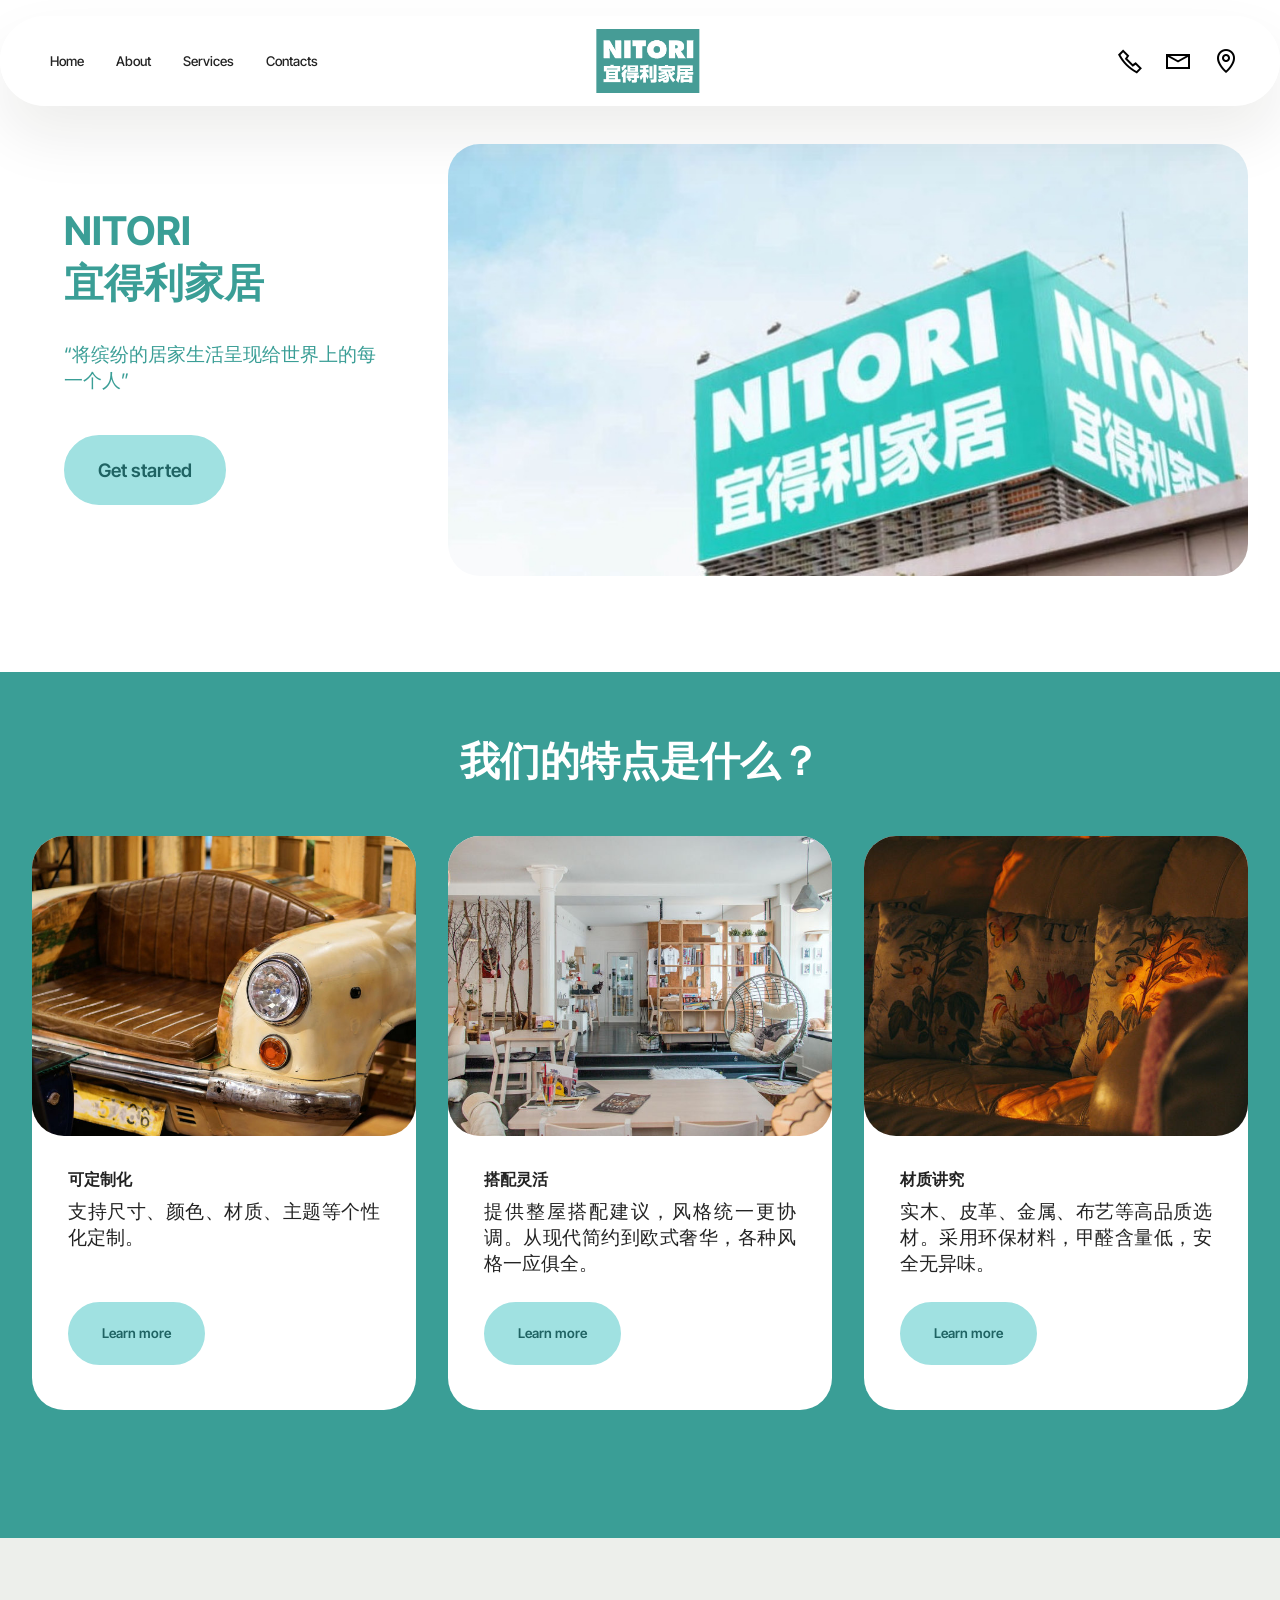
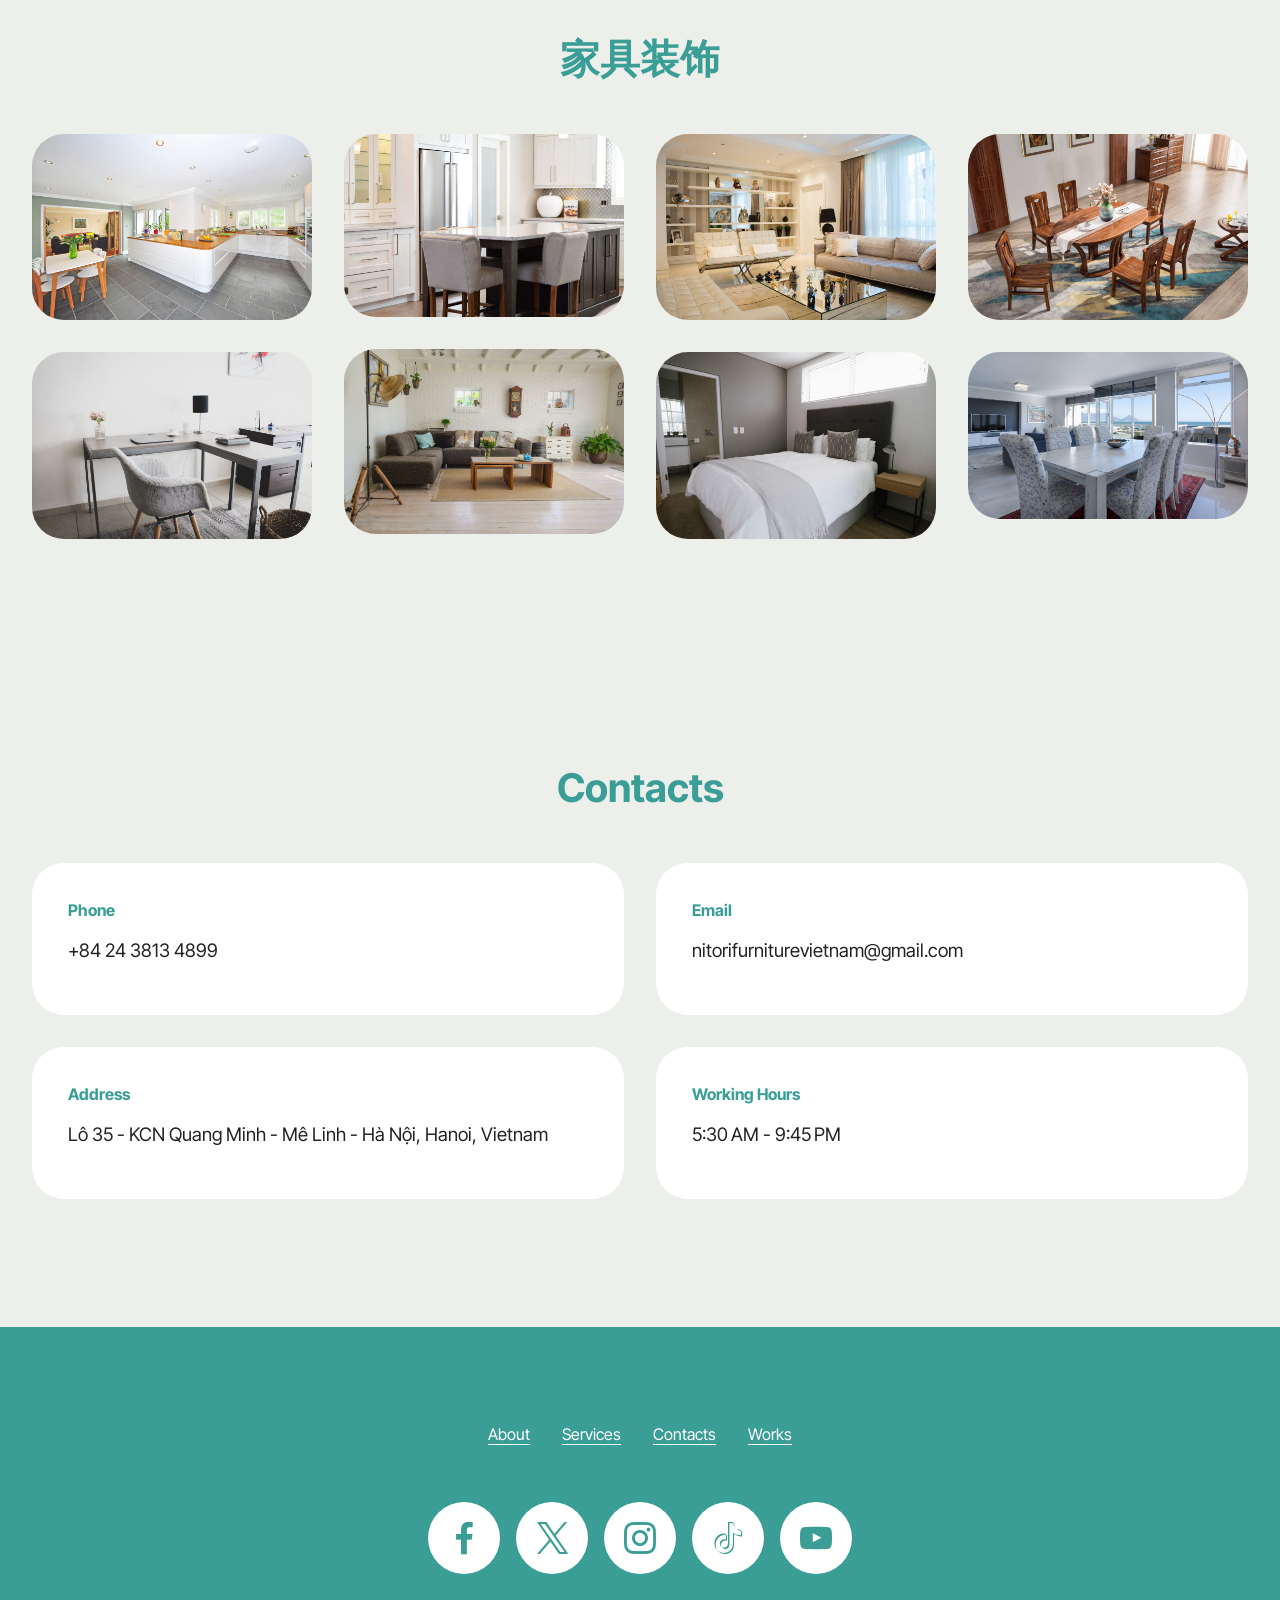
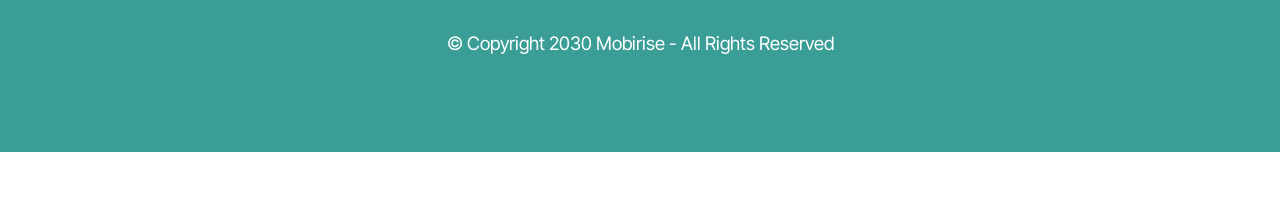
==== index.html @ bec2d696 "create github pages" ====
<!DOCTYPE html>
<html  >
<head>
  <!-- Site made with Mobirise Website Builder v6.1.4, https://mobirise.com -->
  <meta charset="UTF-8">
  <meta http-equiv="X-UA-Compatible" content="IE=edge">
  <meta name="generator" content="Mobirise v6.1.4, mobirise.com">
  <meta name="viewport" content="width=device-width, initial-scale=1, minimum-scale=1">
  <link rel="shortcut icon" href="assets/images/e688aae5b18f2025-10-062014.35.17-184x114.png" type="image/x-icon">
  <meta name="description" content="">
  
  
  <title>Home</title>
  <link rel="stylesheet" href="assets/web/assets/mobirise-icons2/mobirise2.css">
  <link rel="stylesheet" href="assets/bootstrap/css/bootstrap.min.css">
  <link rel="stylesheet" href="assets/animatecss/animate.css">
  <link rel="stylesheet" href="assets/dropdown/css/style.css">
  <link rel="stylesheet" href="assets/socicon/css/styles.css">
  <link rel="stylesheet" href="assets/theme/css/style.css">
  <link rel="stylesheet" href="assets/gallery/style.css">
  <link rel="preload" href="https://fonts.googleapis.com/css?family=Inter+Tight:100,200,300,400,500,600,700,800,900,100i,200i,300i,400i,500i,600i,700i,800i,900i&display=swap" as="style" onload="this.onload=null;this.rel='stylesheet'">
  <noscript><link rel="stylesheet" href="https://fonts.googleapis.com/css?family=Inter+Tight:100,200,300,400,500,600,700,800,900,100i,200i,300i,400i,500i,600i,700i,800i,900i&display=swap"></noscript>
  <link rel="preload" as="style" href="assets/mobirise/css/mbr-additional.css?v=IcUxF9"><link rel="stylesheet" href="assets/mobirise/css/mbr-additional.css?v=IcUxF9" type="text/css">

  
  
  
</head>
<body>
  
  <section data-bs-version="5.1" class="menu menu3 cid-uYOBDHJBVQ" once="menu" id="menu03-1i">
	

	<nav class="navbar navbar-dropdown navbar-fixed-top navbar-expand-lg">
		<div class="container">
			<div class="navbar-brand">
				<span class="navbar-logo">
					<a href="https://mobiri.se">
						<img src="assets/images/e688aae5b18f2025-10-062014.35.17-184x114.png" alt="Mobirise Website Builder" style="height: 4rem;">
					</a>
				</span>
				
			</div>
			<button class="navbar-toggler" type="button" data-toggle="collapse" data-bs-toggle="collapse" data-target="#navbarSupportedContent" data-bs-target="#navbarSupportedContent" aria-controls="navbarNavAltMarkup" aria-expanded="false" aria-label="Toggle navigation">
				<div class="hamburger">
					<span></span>
					<span></span>
					<span></span>
					<span></span>
				</div>
			</button>
			<div class="collapse navbar-collapse" id="navbarSupportedContent">
				<ul class="navbar-nav nav-dropdown nav-right" data-app-modern-menu="true"><li class="nav-item">
						<a class="nav-link link text-black display-4" href="https://mobiri.se">Home</a>
					</li><li class="nav-item"><a class="nav-link link text-black display-4" href="https://mobiri.se">About</a></li>
					<li class="nav-item">
						<a class="nav-link link text-black show display-4" href="https://mobiri.se" aria-expanded="false">Services</a>
					</li>
					<li class="nav-item">
						<a class="nav-link link text-black display-4" href="https://mobiri.se">Contacts</a>
					</li></ul>
				<div class="icons-menu">
					<a class="iconfont-wrapper" href="https://mobiri.se">
						<span class="p-2 mbr-iconfont mobi-mbri-phone mobi-mbri"></span>
					</a>
					<a class="iconfont-wrapper" href="https://mobiri.se">
						<span class="p-2 mbr-iconfont mobi-mbri-letter mobi-mbri"></span>
					</a>
					<a class="iconfont-wrapper" href="https://mobiri.se">
						<span class="p-2 mbr-iconfont mobi-mbri-map-pin mobi-mbri"></span>
					</a>
					
				</div>
				
			</div>
		</div>
	</nav>
</section>

<section data-bs-version="5.1" class="header1 cid-uYPa7K69yK" id="header01-1l">
	

	
	

	<div class="container-fluid">
		<div class="row justify-content-center">
			<div class="col-12 col-md-12 col-lg-8 image-wrapper">
				<img class="w-100" src="assets/images/sliderphoto-about-1-1580x694.jpeg" alt="Mobirise Website Builder">
			</div>
			<div class="col-12 col-lg col-md-12">
				<div class="text-wrapper align-left">
					<h1 class="mbr-section-title mbr-fonts-style mb-4 display-2">
						<strong>NITORI</strong><br><strong>宜得利家居</strong></h1>
					<p class="mbr-text mbr-fonts-style mb-4 display-7">“将缤纷的居家生活呈现给世界上的每一个人”</p>
					<div class="mbr-section-btn mt-3"><a class="btn btn-primary display-7" href="https://mobiri.se">Get started</a></div>
				</div>
			</div>
		</div>
	</div>
</section>

<section data-bs-version="5.1" class="features4 cid-tMlEXTHLbS" id="features04-w">
	
	
	<div class="container">
		<div class="row justify-content-center">
			<div class="col-12 content-head">
				<div class="mbr-section-head mb-5">
					<h4 class="mbr-section-title mbr-fonts-style align-center mb-0 display-2"><strong>我们的特点是什么？</strong></h4>
					
					
				</div>
			</div>
		</div>
		<div class="row">
			<div class="item features-image col-12 col-md-6 col-lg-4">
				<div class="item-wrapper">
					<div class="item-img">
						<img src="assets/images/mbr-758x569.jpg" alt="Mobirise Website Builder">
					</div>
					<div class="item-content">
						<h5 class="item-title mbr-fonts-style display-5"><strong style="">可定制化</strong></h5>
						
						<p class="mbr-text mbr-fonts-style display-7">
							支持尺寸、颜色、材质、主题等个性化定制。</p>
						<div class="mbr-section-btn item-footer"><a href="" class="btn item-btn btn-primary display-4">Learn more</a></div>
					</div>

				</div>
			</div>
			<div class="item features-image col-12 col-md-6 col-lg-4">
				<div class="item-wrapper">
					<div class="item-img">
						<img src="assets/images/mbr-1-758x505.jpg" alt="Mobirise Website Builder">
					</div>
					<div class="item-content">
						<h5 class="item-title mbr-fonts-style display-5"><strong>搭配灵活</strong></h5>
						
						<p class="mbr-text mbr-fonts-style display-7">
							提供整屋搭配建议，风格统一更协调。从现代简约到欧式奢华，各种风格一应俱全。
						</p>
						<div class="mbr-section-btn item-footer"><a href="" class="btn item-btn btn-primary display-4">Learn more</a></div>
					</div>
				</div>
			</div>
			<div class="item features-image col-12 col-md-6 col-lg-4">
				<div class="item-wrapper">
					<div class="item-img">
						<img src="assets/images/mbr-758x505.jpg" alt="Mobirise Website Builder">
					</div>
					<div class="item-content">
						<h5 class="item-title mbr-fonts-style display-5"><strong>材质讲究</strong></h5>
						
						<p class="mbr-text mbr-fonts-style display-7">
							实木、皮革、金属、布艺等高品质选材。采用环保材料，甲醛含量低，安全无异味。<br>
						</p>
						<div class="mbr-section-btn item-footer"><a href="" class="btn item-btn btn-primary display-4">Learn more</a></div>
					</div>
				</div>
			</div>
		</div>
	</div>
</section>

<section data-bs-version="5.1" class="gallery1 mbr-gallery cid-tMlDYtQ5fF" id="gallery02-v">
    

    
    

    <div class="container-fluid">
        <div class="row justify-content-center">
            <div class="col-12 content-head">
                <div class="mbr-section-head mb-5">
                    <h3 class="mbr-section-title mbr-fonts-style align-center m-0 display-2"><strong>家具装饰</strong></h3>
                    
                </div>
            </div>
        </div>
        <div class="row mbr-gallery mbr-masonry" data-masonry="{&quot;percentPosition&quot;: true }">
            <div class="col-12 col-md-6 col-lg-3 item gallery-image active">
                <div class="item-wrapper" data-toggle="modal" data-bs-toggle="modal" data-target="#uYU9CXD9CR-modal" data-bs-target="#uYU9CXD9CR-modal">
                    <img class="w-100" src="assets/images/mbr-552x367.jpg" alt="Mobirise Website Builder" data-slide-to="0" data-bs-slide-to="0" data-target="#lb-uYU9CXD9CR" data-bs-target="#lb-uYU9CXD9CR">
                    <div class="icon-wrapper">
                        <span class="mobi-mbri mobi-mbri-search mbr-iconfont mbr-iconfont-btn"></span>
                    </div>
                </div>
                
            </div>
            <div class="col-12 col-md-6 col-lg-3 item gallery-image">
                <div class="item-wrapper" data-toggle="modal" data-bs-toggle="modal" data-target="#uYU9CXD9CR-modal" data-bs-target="#uYU9CXD9CR-modal">
                    <img class="w-100" src="assets/images/mbr-552x361.jpg" alt="Mobirise Website Builder" data-slide-to="1" data-bs-slide-to="1" data-target="#lb-uYU9CXD9CR" data-bs-target="#lb-uYU9CXD9CR">
                    <div class="icon-wrapper">
                        <span class="mobi-mbri mobi-mbri-search mbr-iconfont mbr-iconfont-btn"></span>
                    </div>
                </div>
                
            </div><div class="col-12 col-md-6 col-lg-3 item gallery-image">
                <div class="item-wrapper" data-toggle="modal" data-bs-toggle="modal" data-target="#uYU9CXD9CR-modal" data-bs-target="#uYU9CXD9CR-modal">
                    <img class="w-100" src="assets/images/mbr-2-552x368.jpg" alt="Mobirise Website Builder" data-slide-to="2" data-bs-slide-to="2" data-target="#lb-uYU9CXD9CR" data-bs-target="#lb-uYU9CXD9CR">
                    <div class="icon-wrapper">
                        <span class="mobi-mbri mobi-mbri-search mbr-iconfont mbr-iconfont-btn"></span>
                    </div>
                </div>
                
            </div><div class="col-12 col-md-6 col-lg-3 item gallery-image">
                <div class="item-wrapper" data-toggle="modal" data-bs-toggle="modal" data-target="#uYU9CXD9CR-modal" data-bs-target="#uYU9CXD9CR-modal">
                    <img class="w-100" src="assets/images/mbr-1-552x368.jpg" alt="Mobirise Website Builder" data-slide-to="3" data-bs-slide-to="3" data-target="#lb-uYU9CXD9CR" data-bs-target="#lb-uYU9CXD9CR">
                    <div class="icon-wrapper">
                        <span class="mobi-mbri mobi-mbri-search mbr-iconfont mbr-iconfont-btn"></span>
                    </div>
                </div>
                
            </div><div class="col-12 col-md-6 col-lg-3 item gallery-image">
                <div class="item-wrapper" data-toggle="modal" data-bs-toggle="modal" data-target="#uYU9CXD9CR-modal" data-bs-target="#uYU9CXD9CR-modal">
                    <img class="w-100" src="assets/images/mbr-1920x1270.jpg" alt="Mobirise Website Builder" data-slide-to="4" data-bs-slide-to="4" data-target="#lb-uYU9CXD9CR" data-bs-target="#lb-uYU9CXD9CR">
                    <div class="icon-wrapper">
                        <span class="mobi-mbri mobi-mbri-search mbr-iconfont mbr-iconfont-btn"></span>
                    </div>
                </div>
                
            </div>
            
            <div class="col-12 col-md-6 col-lg-3 item gallery-image">
                <div class="item-wrapper" data-toggle="modal" data-bs-toggle="modal" data-target="#uYU9CXD9CR-modal" data-bs-target="#uYU9CXD9CR-modal">
                    <img class="w-100" src="assets/images/mbr-3-552x368.jpg" alt="Mobirise Website Builder" data-slide-to="5" data-bs-slide-to="5" data-target="#lb-uYU9CXD9CR" data-bs-target="#lb-uYU9CXD9CR">
                    <div class="icon-wrapper">
                        <span class="mobi-mbri mobi-mbri-search mbr-iconfont mbr-iconfont-btn"></span>
                    </div>
                </div>
                
            </div><div class="col-12 col-md-6 col-lg-3 item gallery-image">
                <div class="item-wrapper" data-toggle="modal" data-bs-toggle="modal" data-target="#uYU9CXD9CR-modal" data-bs-target="#uYU9CXD9CR-modal">
                    <img class="w-100" src="assets/images/mbr-552x368.jpg" alt="Mobirise Website Builder" data-slide-to="6" data-bs-slide-to="6" data-target="#lb-uYU9CXD9CR" data-bs-target="#lb-uYU9CXD9CR">
                    <div class="icon-wrapper">
                        <span class="mobi-mbri mobi-mbri-search mbr-iconfont mbr-iconfont-btn"></span>
                    </div>
                </div>
                
            </div><div class="col-12 col-md-6 col-lg-3 item gallery-image">
                <div class="item-wrapper" data-toggle="modal" data-bs-toggle="modal" data-target="#uYU9CXD9CR-modal" data-bs-target="#uYU9CXD9CR-modal">
                    <img class="w-100" src="assets/images/mbr-1920x1143.jpg" alt="Mobirise Website Builder" data-slide-to="7" data-bs-slide-to="7" data-target="#lb-uYU9CXD9CR" data-bs-target="#lb-uYU9CXD9CR">
                    <div class="icon-wrapper">
                        <span class="mobi-mbri mobi-mbri-search mbr-iconfont mbr-iconfont-btn"></span>
                    </div>
                </div>
                
            </div>
            
            
            
        </div>

        <div class="modal mbr-slider" tabindex="-1" role="dialog" aria-hidden="true" id="uYU9CXD9CR-modal">
            <div class="modal-dialog" role="document">
                <div class="modal-content">
                    <div class="modal-body">
                        <div class="carousel slide" id="lb-uYU9CXD9CR" data-interval="5000" data-bs-interval="5000">
                            <div class="carousel-inner">
                                <div class="carousel-item active">
                                    <img class="d-block w-100" src="assets/images/mbr-552x367.jpg" alt="Mobirise Website Builder">
                                </div>
                                <div class="carousel-item">
                                    <img class="d-block w-100" src="assets/images/mbr-552x361.jpg" alt="Mobirise Website Builder">
                                </div><div class="carousel-item">
                                    <img class="d-block w-100" src="assets/images/mbr-2-552x368.jpg" alt="Mobirise Website Builder">
                                </div><div class="carousel-item">
                                    <img class="d-block w-100" src="assets/images/mbr-1-552x368.jpg" alt="Mobirise Website Builder">
                                </div><div class="carousel-item">
                                    <img class="d-block w-100" src="assets/images/mbr-1920x1270.jpg" alt="Mobirise Website Builder">
                                </div>
                                
                                <div class="carousel-item">
                                    <img class="d-block w-100" src="assets/images/mbr-3-552x368.jpg" alt="Mobirise Website Builder">
                                </div><div class="carousel-item">
                                    <img class="d-block w-100" src="assets/images/mbr-552x368.jpg" alt="Mobirise Website Builder">
                                </div><div class="carousel-item">
                                    <img class="d-block w-100" src="assets/images/mbr-1920x1143.jpg" alt="Mobirise Website Builder">
                                </div>
                                
                                
                                
                            </div>
                            <ol class="carousel-indicators">
                                <li data-slide-to="0" data-bs-slide-to="0" class="active" data-target="#lb-uYU9CXD9CR" data-bs-target="#lb-uYU9CXD9CR"></li>
                                <li data-slide-to="1" data-bs-slide-to="1" data-target="#lb-uYU9CXD9CR" data-bs-target="#lb-uYU9CXD9CR"></li>
                                <li data-slide-to="2" data-bs-slide-to="2" data-target="#lb-uYU9CXD9CR" data-bs-target="#lb-uYU9CXD9CR"></li><li data-slide-to="3" data-bs-slide-to="3" data-target="#lb-uYU9CXD9CR" data-bs-target="#lb-uYU9CXD9CR"></li>
                                <li data-slide-to="4" data-bs-slide-to="4" data-target="#lb-uYU9CXD9CR" data-bs-target="#lb-uYU9CXD9CR"></li>
                                <li data-slide-to="5" data-bs-slide-to="5" data-target="#lb-uYU9CXD9CR" data-bs-target="#lb-uYU9CXD9CR"></li>
                                <li data-slide-to="6" data-bs-slide-to="6" data-target="#lb-uYU9CXD9CR" data-bs-target="#lb-uYU9CXD9CR"></li><li data-slide-to="7" data-bs-slide-to="7" data-target="#lb-uYU9CXD9CR" data-bs-target="#lb-uYU9CXD9CR"></li>
                                
                            </ol>
                            <a role="button" href="" class="close" data-dismiss="modal" data-bs-dismiss="modal" aria-label="Close">
                            </a>
                            <a class="carousel-control-prev carousel-control" role="button" data-slide="prev" data-bs-slide="prev" href="#lb-uYU9CXD9CR">
                                <span class="mobi-mbri mobi-mbri-arrow-prev" aria-hidden="true"></span>
                                <span class="sr-only visually-hidden">Previous</span>
                            </a>
                            <a class="carousel-control-next carousel-control" role="button" data-slide="next" data-bs-slide="next" href="#lb-uYU9CXD9CR">
                                <span class="mobi-mbri mobi-mbri-arrow-next" aria-hidden="true"></span>
                                <span class="sr-only visually-hidden">Next</span>
                            </a>
                        </div>
                    </div>
                </div>
            </div>
        </div>
    </div>
</section>

<section data-bs-version="5.1" class="contacts01 cid-uYPlB8qtbs" id="contacts01-1m">
    

    
    
    <div class="container">
        <div class="row justify-content-center">
            <div class="col-12 content-head">
                <div class="mbr-section-head mb-5">
                    <h3 class="mbr-section-title mbr-fonts-style align-center mb-0 display-2">
                        <strong>Contacts</strong>
                    </h3>
                    
                </div>
            </div>
        </div>
        <div class="row">
            <div class="item features-without-image col-12 col-md-6 active">
                <div class="item-wrapper">
                    <div class="text-wrapper">
                        <h6 class="card-title mbr-fonts-style mb-3 display-5">
                            <strong>Phone</strong>
                        </h6>
                        <p class="mbr-text mbr-fonts-style display-7">+84 24 3813 4899<br></p>
                    </div>
                </div>
            </div>
            <div class="item features-without-image col-12 col-md-6">
                <div class="item-wrapper">
                    <div class="text-wrapper">
                        <h6 class="card-title mbr-fonts-style mb-3 display-5">
                            <strong>Email</strong>
                        </h6>
                        <p class="mbr-text mbr-fonts-style display-7">nitorifurniturevietnam@gmail.com</p>
                    </div>
                </div>
            </div>
            <div class="item features-without-image col-12 col-md-6">
                <div class="item-wrapper">
                    <div class="text-wrapper">
                        <h6 class="card-title mbr-fonts-style mb-3 display-5">
                            <strong>Address</strong>
                        </h6>
                        <p class="mbr-text mbr-fonts-style display-7">Lô 35 - KCN Quang Minh - Mê Linh - Hà Nội, Hanoi, Vietnam</p>
                    </div>
                </div>
            </div>
            <div class="item features-without-image col-12 col-md-6">
                <div class="item-wrapper">
                    <div class="text-wrapper">
                        <h6 class="card-title mbr-fonts-style mb-3 display-5">
                            <strong>Working Hours</strong>
                        </h6>
                        <p class="mbr-text mbr-fonts-style display-7">5:30 AM - 9:45 PM</p>
                    </div>
                </div>
            </div>
        </div>
    </div>
</section>

<section data-bs-version="5.1" class="footer1 programm5 cid-tJS9NNcTLZ" once="footers" id="footer03-8">

        

    

    <div class="container">
        <div class="row">

            <div class="row-links mb-4">
                <ul class="header-menu">
                  
                  
                  
                  
                <li class="header-menu-item mbr-fonts-style display-5"><a href="index.html#header01-7" class="text-danger">About</a></li><li class="header-menu-item mbr-fonts-style display-5"><a href="index.html#features04-w" class="text-danger text-primary">Services</a></li><li class="header-menu-item mbr-fonts-style display-5"><a href="index.html#contacts02-9" class="text-danger">Contacts</a></li><li class="header-menu-item mbr-fonts-style display-5"><a href="index.html#gallery02-v" class="text-danger text-primary">Works</a></li></ul>
              </div>

            <div class="col-12">
                <div class="social-row">
                    <div class="soc-item">
                        <a href="https://mobiri.se/" target="_blank">
                            <span class="mbr-iconfont socicon socicon-facebook display-7"></span>
                        </a>
                    </div>
                    <div class="soc-item">
                        <a href="https://mobiri.se/" target="_blank">
                            <span class="mbr-iconfont socicon-twitter socicon"></span>
                        </a>
                    </div>
                    <div class="soc-item">
                        <a href="https://mobiri.se/" target="_blank">
                            <span class="mbr-iconfont socicon-instagram socicon"></span>
                        </a>
                    </div>
                    <div class="soc-item">
                        <a href="https://mobiri.se/" target="_blank">
                            <span class="mbr-iconfont socicon-tiktok socicon"></span>
                        </a>
                    </div>
                    <div class="soc-item">
                        <a href="https://mobiri.se/" target="_blank">
                            <span class="mbr-iconfont socicon-youtube socicon"></span>
                        </a>
                    </div>
                </div>
            </div>
            <div class="col-12 mt-5">
                <p class="mbr-fonts-style copyright display-7">
                    © Copyright 2030 Mobirise - All Rights Reserved
                </p>
            </div>
        </div>
    </div>
</section><section class="display-7" style="padding: 0;align-items: center;justify-content: center;flex-wrap: wrap;    align-content: center;display: flex;position: relative;height: 4rem;"><a href="https://mobiri.se/4250558" style="flex: 1 1;height: 4rem;position: absolute;width: 100%;z-index: 1;"><img alt="" style="height: 4rem;" src="[data-uri]"></a><p style="margin: 0;text-align: center;" class="display-7">&#8204;</p><a style="z-index:1" href="https://mobirise.com/builder/ai-website-maker.html">Best AI Website Maker</a></section><script src="assets/bootstrap/js/bootstrap.bundle.min.js"></script>  <script src="assets/smoothscroll/smooth-scroll.js"></script>  <script src="assets/ytplayer/index.js"></script>  <script src="assets/dropdown/js/navbar-dropdown.js"></script>  <script src="assets/masonry/masonry.pkgd.min.js"></script>  <script src="assets/imagesloaded/imagesloaded.pkgd.min.js"></script>  <script src="assets/theme/js/script.js"></script>  <script src="assets/gallery/player.min.js"></script>  <script src="assets/gallery/script.js"></script>  
  
  
  <input name="animation" type="hidden">
  </body>
</html>
---- assets/web/assets/mobirise-icons2/mobirise2.css ----
@font-face {
  font-family: 'Moririse2';
  font-display: swap;
  src:  url('mobirise2.eot?f2bix4');
  src:  url('mobirise2.eot?f2bix4#iefix') format('embedded-opentype'),
    url('mobirise2.ttf?f2bix4') format('truetype'),
    url('mobirise2.woff?f2bix4') format('woff'),
    url('mobirise2.svg?f2bix4#mobirise2') format('svg');
  font-weight: normal;
  font-style: normal;
}

[class^="mobi-"], [class*=" mobi-"] {
  /* use !important to prevent issues with browser extensions that change fonts */
  font-family: 'Moririse2' !important;
  speak: none;
  font-style: normal;
  font-weight: normal;
  font-variant: normal;
  text-transform: none;
  line-height: 1;

  /* Better Font Rendering =========== */
  -webkit-font-smoothing: antialiased;
  -moz-osx-font-smoothing: grayscale;
}

.mobi-mbri-add-submenu:before {
  content: "\e900";
}
.mobi-mbri-alert:before {
  content: "\e901";
}
.mobi-mbri-align-center:before {
  content: "\e902";
}
.mobi-mbri-align-justify:before {
  content: "\e903";
}
.mobi-mbri-align-left:before {
  content: "\e904";
}
.mobi-mbri-align-right:before {
  content: "\e905";
}
.mobi-mbri-android:before {
  content: "\e906";
}
.mobi-mbri-apple:before {
  content: "\e907";
}
.mobi-mbri-arrow-down:before {
  content: "\e908";
}
.mobi-mbri-arrow-next:before {
  content: "\e909";
}
.mobi-mbri-arrow-prev:before {
  content: "\e90a";
}
.mobi-mbri-arrow-up:before {
  content: "\e90b";
}
.mobi-mbri-bold:before {
  content: "\e90c";
}
.mobi-mbri-bookmark:before {
  content: "\e90d";
}
.mobi-mbri-bootstrap:before {
  content: "\e90e";
}
.mobi-mbri-briefcase:before {
  content: "\e90f";
}
.mobi-mbri-browse:before {
  content: "\e910";
}
.mobi-mbri-bulleted-list:before {
  content: "\e911";
}
.mobi-mbri-calendar:before {
  content: "\e912";
}
.mobi-mbri-camera:before {
  content: "\e913";
}
.mobi-mbri-cart-add:before {
  content: "\e914";
}
.mobi-mbri-cart-full:before {
  content: "\e915";
}
.mobi-mbri-cash:before {
  content: "\e916";
}
.mobi-mbri-change-style:before {
  content: "\e917";
}
.mobi-mbri-chat:before {
  content: "\e918";
}
.mobi-mbri-clock:before {
  content: "\e919";
}
.mobi-mbri-close:before {
  content: "\e91a";
}
.mobi-mbri-cloud:before {
  content: "\e91b";
}
.mobi-mbri-code:before {
  content: "\e91c";
}
.mobi-mbri-contact-form:before {
  content: "\e91d";
}
.mobi-mbri-credit-card:before {
  content: "\e91e";
}
.mobi-mbri-cursor-click:before {
  content: "\e91f";
}
.mobi-mbri-cust-feedback:before {
  content: "\e920";
}
.mobi-mbri-database:before {
  content: "\e921";
}
.mobi-mbri-delivery:before {
  content: "\e922";
}
.mobi-mbri-desktop:before {
  content: "\e923";
}
.mobi-mbri-devices:before {
  content: "\e924";
}
.mobi-mbri-down:before {
  content: "\e925";
}
.mobi-mbri-download-2:before {
  content: "\e926";
}
.mobi-mbri-download:before {
  content: "\e927";
}
.mobi-mbri-drag-n-drop-2:before {
  content: "\e928";
}
.mobi-mbri-drag-n-drop:before {
  content: "\e929";
}
.mobi-mbri-edit-2:before {
  content: "\e92a";
}
.mobi-mbri-edit:before {
  content: "\e92b";
}
.mobi-mbri-error:before {
  content: "\e92c";
}
.mobi-mbri-extension:before {
  content: "\e92d";
}
.mobi-mbri-features:before {
  content: "\e92e";
}
.mobi-mbri-file:before {
  content: "\e92f";
}
.mobi-mbri-flag:before {
  content: "\e930";
}
.mobi-mbri-folder:before {
  content: "\e931";
}
.mobi-mbri-gift:before {
  content: "\e932";
}
.mobi-mbri-github:before {
  content: "\e933";
}
.mobi-mbri-globe-2:before {
  content: "\e934";
}
.mobi-mbri-globe:before {
  content: "\e935";
}
.mobi-mbri-growing-chart:before {
  content: "\e936";
}
.mobi-mbri-hearth:before {
  content: "\e937";
}
.mobi-mbri-help:before {
  content: "\e938";
}
.mobi-mbri-home:before {
  content: "\e939";
}
.mobi-mbri-hot-cup:before {
  content: "\e93a";
}
.mobi-mbri-idea:before {
  content: "\e93b";
}
.mobi-mbri-image-gallery:before {
  content: "\e93c";
}
.mobi-mbri-image-slider:before {
  content: "\e93d";
}
.mobi-mbri-info:before {
  content: "\e93e";
}
.mobi-mbri-italic:before {
  content: "\e93f";
}
.mobi-mbri-key:before {
  content: "\e940";
}
.mobi-mbri-laptop:before {
  content: "\e941";
}
.mobi-mbri-layers:before {
  content: "\e942";
}
.mobi-mbri-left-right:before {
  content: "\e943";
}
.mobi-mbri-left:before {
  content: "\e944";
}
.mobi-mbri-letter:before {
  content: "\e945";
}
.mobi-mbri-like:before {
  content: "\e946";
}
.mobi-mbri-link:before {
  content: "\e947";
}
.mobi-mbri-lock:before {
  content: "\e948";
}
.mobi-mbri-login:before {
  content: "\e949";
}
.mobi-mbri-logout:before {
  content: "\e94a";
}
.mobi-mbri-magic-stick:before {
  content: "\e94b";
}
.mobi-mbri-map-pin:before {
  content: "\e94c";
}
.mobi-mbri-menu:before {
  content: "\e94d";
}
.mobi-mbri-mobile-2:before {
  content: "\e94e";
}
.mobi-mbri-mobile-horizontal:before {
  content: "\e94f";
}
.mobi-mbri-mobile:before {
  content: "\e950";
}
.mobi-mbri-mobirise:before {
  content: "\e951";
}
.mobi-mbri-more-horizontal:before {
  content: "\e952";
}
.mobi-mbri-more-vertical:before {
  content: "\e953";
}
.mobi-mbri-music:before {
  content: "\e954";
}
.mobi-mbri-new-file:before {
  content: "\e955";
}
.mobi-mbri-numbered-list:before {
  content: "\e956";
}
.mobi-mbri-opened-folder:before {
  content: "\e957";
}
.mobi-mbri-pages:before {
  content: "\e958";
}
.mobi-mbri-paper-plane:before {
  content: "\e959";
}
.mobi-mbri-paperclip:before {
  content: "\e95a";
}
.mobi-mbri-phone:before {
  content: "\e95b";
}
.mobi-mbri-photo:before {
  content: "\e95c";
}
.mobi-mbri-photos:before {
  content: "\e95d";
}
.mobi-mbri-pin:before {
  content: "\e95e";
}
.mobi-mbri-play:before {
  content: "\e95f";
}
.mobi-mbri-plus:before {
  content: "\e960";
}
.mobi-mbri-preview:before {
  content: "\e961";
}
.mobi-mbri-print:before {
  content: "\e962";
}
.mobi-mbri-protect:before {
  content: "\e963";
}
.mobi-mbri-question:before {
  content: "\e964";
}
.mobi-mbri-quote-left:before {
  content: "\e965";
}
.mobi-mbri-quote-right:before {
  content: "\e966";
}
.mobi-mbri-redo:before {
  content: "\e967";
}
.mobi-mbri-refresh:before {
  content: "\e968";
}
.mobi-mbri-responsive-2:before {
  content: "\e969";
}
.mobi-mbri-responsive:before {
  content: "\e96a";
}
.mobi-mbri-right:before {
  content: "\e96b";
}
.mobi-mbri-rocket:before {
  content: "\e96c";
}
.mobi-mbri-sad-face:before {
  content: "\e96d";
}
.mobi-mbri-sale:before {
  content: "\e96e";
}
.mobi-mbri-save:before {
  content: "\e96f";
}
.mobi-mbri-search:before {
  content: "\e970";
}
.mobi-mbri-setting-2:before {
  content: "\e971";
}
.mobi-mbri-setting-3:before {
  content: "\e972";
}
.mobi-mbri-setting:before {
  content: "\e973";
}
.mobi-mbri-share:before {
  content: "\e974";
}
.mobi-mbri-shopping-bag:before {
  content: "\e975";
}
.mobi-mbri-shopping-basket:before {
  content: "\e976";
}
.mobi-mbri-shopping-cart:before {
  content: "\e977";
}
.mobi-mbri-sites:before {
  content: "\e978";
}
.mobi-mbri-smile-face:before {
  content: "\e979";
}
.mobi-mbri-speed:before {
  content: "\e97a";
}
.mobi-mbri-star:before {
  content: "\e97b";
}
.mobi-mbri-success:before {
  content: "\e97c";
}
.mobi-mbri-sun:before {
  content: "\e97d";
}
.mobi-mbri-sun2:before {
  content: "\e97e";
}
.mobi-mbri-tablet-vertical:before {
  content: "\e97f";
}
.mobi-mbri-tablet:before {
  content: "\e980";
}
.mobi-mbri-target:before {
  content: "\e981";
}
.mobi-mbri-timer:before {
  content: "\e982";
}
.mobi-mbri-to-ftp:before {
  content: "\e983";
}
.mobi-mbri-to-local-drive:before {
  content: "\e984";
}
.mobi-mbri-touch-swipe:before {
  content: "\e985";
}
.mobi-mbri-touch:before {
  content: "\e986";
}
.mobi-mbri-trash:before {
  content: "\e987";
}
.mobi-mbri-underline:before {
  content: "\e988";
}
.mobi-mbri-undo:before {
  content: "\e989";
}
.mobi-mbri-unlink:before {
  content: "\e98a";
}
.mobi-mbri-unlock:before {
  content: "\e98b";
}
.mobi-mbri-up-down:before {
  content: "\e98c";
}
.mobi-mbri-up:before {
  content: "\e98d";
}
.mobi-mbri-update:before {
  content: "\e98e";
}
.mobi-mbri-upload-2:before {
  content: "\e98f";
}
.mobi-mbri-upload:before {
  content: "\e990";
}
.mobi-mbri-user-2:before {
  content: "\e991";
}
.mobi-mbri-user:before {
  content: "\e992";
}
.mobi-mbri-users:before {
  content: "\e993";
}
.mobi-mbri-video-play:before {
  content: "\e994";
}
.mobi-mbri-video:before {
  content: "\e995";
}
.mobi-mbri-watch:before {
  content: "\e996";
}
.mobi-mbri-website-theme-2:before {
  content: "\e997";
}
.mobi-mbri-website-theme:before {
  content: "\e998";
}
.mobi-mbri-wifi:before {
  content: "\e999";
}
.mobi-mbri-windows:before {
  content: "\e99a";
}
.mobi-mbri-zoom-in:before {
  content: "\e99b";
}
.mobi-mbri-zoom-out:before {
  content: "\e99c";
}
---- assets/dropdown/css/style.css ----
.navbar-dropdown {
  left: 0;
  padding: 0;
  position: absolute;
  right: 0;
  top: 0;
  transition: all 0.45s ease;
  z-index: 1030;
  background: #282828; }
  .navbar-dropdown .navbar-logo {
    margin-right: 0.8rem;
    transition: margin 0.3s ease-in-out;
    vertical-align: middle; }
    .navbar-dropdown .navbar-logo img {
      height: 3.125rem;
      transition: all 0.3s ease-in-out; }
    .navbar-dropdown .navbar-logo.mbr-iconfont {
      font-size: 3.125rem;
      line-height: 3.125rem; }
  .navbar-dropdown .navbar-caption {
    font-weight: 700;
    white-space: normal;
    vertical-align: -4px;
    line-height: 3.125rem !important; }
    .navbar-dropdown .navbar-caption, .navbar-dropdown .navbar-caption:hover {
      color: inherit;
      text-decoration: none; }
  .navbar-dropdown .mbr-iconfont + .navbar-caption {
    vertical-align: -1px; }
  .navbar-dropdown.navbar-fixed-top {
    position: fixed; }
  .navbar-dropdown .navbar-brand span {
    vertical-align: -4px; }
  .navbar-dropdown.bg-color.transparent {
    background: none; }
  .navbar-dropdown.navbar-short .navbar-brand {
    padding: 0.625rem 0; }
    .navbar-dropdown.navbar-short .navbar-brand span {
      vertical-align: -1px; }
  .navbar-dropdown.navbar-short .navbar-caption {
    line-height: 2.375rem !important;
    vertical-align: -2px; }
  .navbar-dropdown.navbar-short .navbar-logo {
    margin-right: 0.5rem; }
    .navbar-dropdown.navbar-short .navbar-logo img {
      height: 2.375rem; }
    .navbar-dropdown.navbar-short .navbar-logo.mbr-iconfont {
      font-size: 2.375rem;
      line-height: 2.375rem; }
  .navbar-dropdown.navbar-short .mbr-table-cell {
    height: 3.625rem; }
  .navbar-dropdown .navbar-close {
    left: 0.6875rem;
    position: fixed;
    top: 0.75rem;
    z-index: 1000; }
  .navbar-dropdown .hamburger-icon {
    content: "";
    display: inline-block;
    vertical-align: middle;
    width: 16px;
    -webkit-box-shadow: 0 -6px 0 1px #282828,0 0 0 1px #282828,0 6px 0 1px #282828;
    -moz-box-shadow: 0 -6px 0 1px #282828,0 0 0 1px #282828,0 6px 0 1px #282828;
    box-shadow: 0 -6px 0 1px #282828,0 0 0 1px #282828,0 6px 0 1px #282828; }

.dropdown-menu .dropdown-toggle[data-toggle="dropdown-submenu"]::after {
  border-bottom: 0.35em solid transparent;
  border-left: 0.35em solid;
  border-right: 0;
  border-top: 0.35em solid transparent;
  margin-left: 0.3rem; }

.dropdown-menu .dropdown-item:focus {
  outline: 0; }

.nav-dropdown {
  font-size: 0.75rem;
  font-weight: 500;
  height: auto !important; }
  .nav-dropdown .nav-btn {
    padding-left: 1rem; }
  .nav-dropdown .link {
    margin: .667em 1.667em;
    font-weight: 500;
    padding: 0;
    transition: color .2s ease-in-out; }
    .nav-dropdown .link.dropdown-toggle {
      margin-right: 2.583em; }
      .nav-dropdown .link.dropdown-toggle::after {
        margin-left: .25rem;
        border-top: 0.35em solid;
        border-right: 0.35em solid transparent;
        border-left: 0.35em solid transparent;
        border-bottom: 0; }
      .nav-dropdown .link.dropdown-toggle[aria-expanded="true"] {
        margin: 0;
        padding: 0.667em 3.263em  0.667em 1.667em; }
  .nav-dropdown .link::after,
  .nav-dropdown .dropdown-item::after {
    color: inherit; }
  .nav-dropdown .btn {
    font-size: 0.75rem;
    font-weight: 700;
    letter-spacing: 0;
    margin-bottom: 0;
    padding-left: 1.25rem;
    padding-right: 1.25rem; }
  .nav-dropdown .dropdown-menu {
    border-radius: 0;
    border: 0;
    left: 0;
    margin: 0;
    padding-bottom: 1.25rem;
    padding-top: 1.25rem;
    position: relative; }
  .nav-dropdown .dropdown-submenu {
    margin-left: 0.125rem;
    top: 0; }
  .nav-dropdown .dropdown-item {
    font-weight: 500;
    line-height: 2;
    padding: 0.3846em 4.615em 0.3846em 1.5385em;
    position: relative;
    transition: color .2s ease-in-out, background-color .2s ease-in-out; }
    .nav-dropdown .dropdown-item::after {
      margin-top: -0.3077em;
      position: absolute;
      right: 1.1538em;
      top: 50%; }
    .nav-dropdown .dropdown-item:focus, .nav-dropdown .dropdown-item:hover {
      background: none; }

@media (max-width: 767px) {
  .nav-dropdown.navbar-toggleable-sm {
    bottom: 0;
    display: none;
    left: 0;
    overflow-x: hidden;
    position: fixed;
    top: 0;
    transform: translateX(-100%);
    -ms-transform: translateX(-100%);
    -webkit-transform: translateX(-100%);
    width: 18.75rem;
    z-index: 999; } }
.nav-dropdown.navbar-toggleable-xl {
  bottom: 0;
  display: none;
  left: 0;
  overflow-x: hidden;
  position: fixed;
  top: 0;
  transform: translateX(-100%);
  -ms-transform: translateX(-100%);
  -webkit-transform: translateX(-100%);
  width: 18.75rem;
  z-index: 999; }

.nav-dropdown-sm {
  display: block !important;
  overflow-x: hidden;
  overflow: auto;
  padding-top: 3.875rem; }
  .nav-dropdown-sm::after {
    content: "";
    display: block;
    height: 3rem;
    width: 100%; }
  .nav-dropdown-sm.collapse.in ~ .navbar-close {
    display: block !important; }
  .nav-dropdown-sm.collapsing, .nav-dropdown-sm.collapse.in {
    transform: translateX(0);
    -ms-transform: translateX(0);
    -webkit-transform: translateX(0);
    transition: all 0.25s ease-out;
    -webkit-transition: all 0.25s ease-out;
    background: #282828; }
  .nav-dropdown-sm.collapsing[aria-expanded="false"] {
    transform: translateX(-100%);
    -ms-transform: translateX(-100%);
    -webkit-transform: translateX(-100%); }
  .nav-dropdown-sm .nav-item {
    display: block;
    margin-left: 0 !important;
    padding-left: 0; }
  .nav-dropdown-sm .link,
  .nav-dropdown-sm .dropdown-item {
    border-top: 1px dotted rgba(255, 255, 255, 0.1);
    font-size: 0.8125rem;
    line-height: 1.6;
    margin: 0 !important;
    padding: 0.875rem 2.4rem 0.875rem 1.5625rem !important;
    position: relative;
    white-space: normal; }
    .nav-dropdown-sm .link:focus, .nav-dropdown-sm .link:hover,
    .nav-dropdown-sm .dropdown-item:focus,
    .nav-dropdown-sm .dropdown-item:hover {
      background: rgba(0, 0, 0, 0.2) !important;
      color: #c0a375; }
  .nav-dropdown-sm .nav-btn {
    position: relative;
    padding: 1.5625rem 1.5625rem 0 1.5625rem; }
    .nav-dropdown-sm .nav-btn::before {
      border-top: 1px dotted rgba(255, 255, 255, 0.1);
      content: "";
      left: 0;
      position: absolute;
      top: 0;
      width: 100%; }
    .nav-dropdown-sm .nav-btn + .nav-btn {
      padding-top: 0.625rem; }
      .nav-dropdown-sm .nav-btn + .nav-btn::before {
        display: none; }
  .nav-dropdown-sm .btn {
    padding: 0.625rem 0; }
  .nav-dropdown-sm .dropdown-toggle[data-toggle="dropdown-submenu"]::after {
    margin-left: .25rem;
    border-top: 0.35em solid;
    border-right: 0.35em solid transparent;
    border-left: 0.35em solid transparent;
    border-bottom: 0; }
  .nav-dropdown-sm .dropdown-toggle[data-toggle="dropdown-submenu"][aria-expanded="true"]::after {
    border-top: 0;
    border-right: 0.35em solid transparent;
    border-left: 0.35em solid transparent;
    border-bottom: 0.35em solid; }
  .nav-dropdown-sm .dropdown-menu {
    margin: 0;
    padding: 0;
    position: relative;
    top: 0;
    left: 0;
    width: 100%;
    border: 0;
    float: none;
    border-radius: 0;
    background: none; }
  .nav-dropdown-sm .dropdown-submenu {
    left: 100%;
    margin-left: 0.125rem;
    margin-top: -1.25rem;
    top: 0; }

.navbar-toggleable-sm .nav-dropdown .dropdown-menu {
  position: absolute; }

.navbar-toggleable-sm .nav-dropdown .dropdown-submenu {
  left: 100%;
  margin-left: 0.125rem;
  margin-top: -1.25rem;
  top: 0; }

.navbar-toggleable-sm.opened .nav-dropdown .dropdown-menu {
  position: relative; }

.navbar-toggleable-sm.opened .nav-dropdown .dropdown-submenu {
  left: 0;
  margin-left: 00rem;
  margin-top: 0rem;
  top: 0; }

.is-builder .nav-dropdown.collapsing {
  transition: none !important; }
---- assets/socicon/css/styles.css ----
@charset "UTF-8";

@font-face {
  font-family: 'Socicon';
  src:  url('../fonts/socicon.eot');
  src:  url('../fonts/socicon.eot?#iefix') format('embedded-opentype'),
    url('../fonts/socicon.woff2') format('woff2'),
    url('../fonts/socicon.ttf') format('truetype'),
    url('../fonts/socicon.woff') format('woff'),
    url('../fonts/socicon.svg#socicon') format('svg');
  font-weight: normal;
  font-style: normal;
  font-display: swap;
}

[data-icon]:before {
  font-family: "socicon" !important;
  content: attr(data-icon);
  font-style: normal !important;
  font-weight: normal !important;
  font-variant: normal !important;
  text-transform: none !important;
  speak: none;
  line-height: 1;
  -webkit-font-smoothing: antialiased;
  -moz-osx-font-smoothing: grayscale;
}

[class^="socicon-"], [class*=" socicon-"] {
  /* use !important to prevent issues with browser extensions that change fonts */
  font-family: 'Socicon' !important;
  speak: none;
  font-style: normal;
  font-weight: normal;
  font-variant: normal;
  text-transform: none;
  line-height: 1;

  /* Better Font Rendering =========== */
  -webkit-font-smoothing: antialiased;
  -moz-osx-font-smoothing: grayscale;
}

.socicon-500px:before {
  content: "\e000";
}
.socicon-8tracks:before {
  content: "\e001";
}
.socicon-airbnb:before {
  content: "\e002";
}
.socicon-alliance:before {
  content: "\e003";
}
.socicon-amazon:before {
  content: "\e004";
}
.socicon-amplement:before {
  content: "\e005";
}
.socicon-android:before {
  content: "\e006";
}
.socicon-angellist:before {
  content: "\e007";
}
.socicon-apple:before {
  content: "\e008";
}
.socicon-appnet:before {
  content: "\e009";
}
.socicon-baidu:before {
  content: "\e00a";
}
.socicon-bandcamp:before {
  content: "\e00b";
}
.socicon-battlenet:before {
  content: "\e00c";
}
.socicon-mixer:before {
  content: "\e00d";
}
.socicon-bebee:before {
  content: "\e00e";
}
.socicon-bebo:before {
  content: "\e00f";
}
.socicon-behance:before {
  content: "\e010";
}
.socicon-blizzard:before {
  content: "\e011";
}
.socicon-blogger:before {
  content: "\e012";
}
.socicon-buffer:before {
  content: "\e013";
}
.socicon-chrome:before {
  content: "\e014";
}
.socicon-coderwall:before {
  content: "\e015";
}
.socicon-curse:before {
  content: "\e016";
}
.socicon-dailymotion:before {
  content: "\e017";
}
.socicon-deezer:before {
  content: "\e018";
}
.socicon-delicious:before {
  content: "\e019";
}
.socicon-deviantart:before {
  content: "\e01a";
}
.socicon-diablo:before {
  content: "\e01b";
}
.socicon-digg:before {
  content: "\e01c";
}
.socicon-discord:before {
  content: "\e01d";
}
.socicon-disqus:before {
  content: "\e01e";
}
.socicon-douban:before {
  content: "\e01f";
}
.socicon-draugiem:before {
  content: "\e020";
}
.socicon-dribbble:before {
  content: "\e021";
}
.socicon-drupal:before {
  content: "\e022";
}
.socicon-ebay:before {
  content: "\e023";
}
.socicon-ello:before {
  content: "\e024";
}
.socicon-endomodo:before {
  content: "\e025";
}
.socicon-envato:before {
  content: "\e026";
}
.socicon-etsy:before {
  content: "\e027";
}
.socicon-facebook:before {
  content: "\e028";
}
.socicon-feedburner:before {
  content: "\e029";
}
.socicon-filmweb:before {
  content: "\e02a";
}
.socicon-firefox:before {
  content: "\e02b";
}
.socicon-flattr:before {
  content: "\e02c";
}
.socicon-flickr:before {
  content: "\e02d";
}
.socicon-formulr:before {
  content: "\e02e";
}
.socicon-forrst:before {
  content: "\e02f";
}
.socicon-foursquare:before {
  content: "\e030";
}
.socicon-friendfeed:before {
  content: "\e031";
}
.socicon-github:before {
  content: "\e032";
}
.socicon-goodreads:before {
  content: "\e033";
}
.socicon-google:before {
  content: "\e034";
}
.socicon-googlescholar:before {
  content: "\e035";
}
.socicon-googlegroups:before {
  content: "\e036";
}
.socicon-googlephotos:before {
  content: "\e037";
}
.socicon-googleplus:before {
  content: "\e038";
}
.socicon-grooveshark:before {
  content: "\e039";
}
.socicon-hackerrank:before {
  content: "\e03a";
}
.socicon-hearthstone:before {
  content: "\e03b";
}
.socicon-hellocoton:before {
  content: "\e03c";
}
.socicon-heroes:before {
  content: "\e03d";
}
.socicon-smashcast:before {
  content: "\e03e";
}
.socicon-horde:before {
  content: "\e03f";
}
.socicon-houzz:before {
  content: "\e040";
}
.socicon-icq:before {
  content: "\e041";
}
.socicon-identica:before {
  content: "\e042";
}
.socicon-imdb:before {
  content: "\e043";
}
.socicon-instagram:before {
  content: "\e044";
}
.socicon-issuu:before {
  content: "\e045";
}
.socicon-istock:before {
  content: "\e046";
}
.socicon-itunes:before {
  content: "\e047";
}
.socicon-keybase:before {
  content: "\e048";
}
.socicon-lanyrd:before {
  content: "\e049";
}
.socicon-lastfm:before {
  content: "\e04a";
}
.socicon-line:before {
  content: "\e04b";
}
.socicon-linkedin:before {
  content: "\e04c";
}
.socicon-livejournal:before {
  content: "\e04d";
}
.socicon-lyft:before {
  content: "\e04e";
}
.socicon-macos:before {
  content: "\e04f";
}
.socicon-mail:before {
  content: "\e050";
}
.socicon-medium:before {
  content: "\e051";
}
.socicon-meetup:before {
  content: "\e052";
}
.socicon-mixcloud:before {
  content: "\e053";
}
.socicon-modelmayhem:before {
  content: "\e054";
}
.socicon-mumble:before {
  content: "\e055";
}
.socicon-myspace:before {
  content: "\e056";
}
.socicon-newsvine:before {
  content: "\e057";
}
.socicon-nintendo:before {
  content: "\e058";
}
.socicon-npm:before {
  content: "\e059";
}
.socicon-odnoklassniki:before {
  content: "\e05a";
}
.socicon-openid:before {
  content: "\e05b";
}
.socicon-opera:before {
  content: "\e05c";
}
.socicon-outlook:before {
  content: "\e05d";
}
.socicon-overwatch:before {
  content: "\e05e";
}
.socicon-patreon:before {
  content: "\e05f";
}
.socicon-paypal:before {
  content: "\e060";
}
.socicon-periscope:before {
  content: "\e061";
}
.socicon-persona:before {
  content: "\e062";
}
.socicon-pinterest:before {
  content: "\e063";
}
.socicon-play:before {
  content: "\e064";
}
.socicon-player:before {
  content: "\e065";
}
.socicon-playstation:before {
  content: "\e066";
}
.socicon-pocket:before {
  content: "\e067";
}
.socicon-qq:before {
  content: "\e068";
}
.socicon-quora:before {
  content: "\e069";
}
.socicon-raidcall:before {
  content: "\e06a";
}
.socicon-ravelry:before {
  content: "\e06b";
}
.socicon-reddit:before {
  content: "\e06c";
}
.socicon-renren:before {
  content: "\e06d";
}
.socicon-researchgate:before {
  content: "\e06e";
}
.socicon-residentadvisor:before {
  content: "\e06f";
}
.socicon-reverbnation:before {
  content: "\e070";
}
.socicon-rss:before {
  content: "\e071";
}
.socicon-sharethis:before {
  content: "\e072";
}
.socicon-skype:before {
  content: "\e073";
}
.socicon-slideshare:before {
  content: "\e074";
}
.socicon-smugmug:before {
  content: "\e075";
}
.socicon-snapchat:before {
  content: "\e076";
}
.socicon-songkick:before {
  content: "\e077";
}
.socicon-soundcloud:before {
  content: "\e078";
}
.socicon-spotify:before {
  content: "\e079";
}
.socicon-stackexchange:before {
  content: "\e07a";
}
.socicon-stackoverflow:before {
  content: "\e07b";
}
.socicon-starcraft:before {
  content: "\e07c";
}
.socicon-stayfriends:before {
  content: "\e07d";
}
.socicon-steam:before {
  content: "\e07e";
}
.socicon-storehouse:before {
  content: "\e07f";
}
.socicon-strava:before {
  content: "\e080";
}
.socicon-streamjar:before {
  content: "\e081";
}
.socicon-stumbleupon:before {
  content: "\e082";
}
.socicon-swarm:before {
  content: "\e083";
}
.socicon-teamspeak:before {
  content: "\e084";
}
.socicon-teamviewer:before {
  content: "\e085";
}
.socicon-technorati:before {
  content: "\e086";
}
.socicon-telegram:before {
  content: "\e087";
}
.socicon-tripadvisor:before {
  content: "\e088";
}
.socicon-tripit:before {
  content: "\e089";
}
.socicon-triplej:before {
  content: "\e08a";
}
.socicon-tumblr:before {
  content: "\e08b";
}
.socicon-twitch:before {
  content: "\e08c";
}
.socicon-twitter:before {
  content: "\e08d";
}
.socicon-uber:before {
  content: "\e08e";
}
.socicon-ventrilo:before {
  content: "\e08f";
}
.socicon-viadeo:before {
  content: "\e090";
}
.socicon-viber:before {
  content: "\e091";
}
.socicon-viewbug:before {
  content: "\e092";
}
.socicon-vimeo:before {
  content: "\e093";
}
.socicon-vine:before {
  content: "\e094";
}
.socicon-vkontakte:before {
  content: "\e095";
}
.socicon-warcraft:before {
  content: "\e096";
}
.socicon-wechat:before {
  content: "\e097";
}
.socicon-weibo:before {
  content: "\e098";
}
.socicon-whatsapp:before {
  content: "\e099";
}
.socicon-wikipedia:before {
  content: "\e09a";
}
.socicon-windows:before {
  content: "\e09b";
}
.socicon-wordpress:before {
  content: "\e09c";
}
.socicon-wykop:before {
  content: "\e09d";
}
.socicon-xbox:before {
  content: "\e09e";
}
.socicon-xing:before {
  content: "\e09f";
}
.socicon-yahoo:before {
  content: "\e0a0";
}
.socicon-yammer:before {
  content: "\e0a1";
}
.socicon-yandex:before {
  content: "\e0a2";
}
.socicon-yelp:before {
  content: "\e0a3";
}
.socicon-younow:before {
  content: "\e0a4";
}
.socicon-youtube:before {
  content: "\e0a5";
}
.socicon-zapier:before {
  content: "\e0a6";
}
.socicon-zerply:before {
  content: "\e0a7";
}
.socicon-zomato:before {
  content: "\e0a8";
}
.socicon-zynga:before {
  content: "\e0a9";
}
.socicon-bluesky:before {
  content: "\e0aa";
}
.socicon-threads:before {
  content: "\e0ab";
}
.socicon-spreadshirt:before {
  content: "\e901";
}
.socicon-gamejolt:before {
  content: "\e902";
}
.socicon-trello:before {
  content: "\e903";
}
.socicon-tunein:before {
  content: "\e904";
}
.socicon-bloglovin:before {
  content: "\e905";
}
.socicon-gamewisp:before {
  content: "\e906";
}
.socicon-messenger:before {
  content: "\e907";
}
.socicon-pandora:before {
  content: "\e908";
}
.socicon-augment:before {
  content: "\e909";
}
.socicon-bitbucket:before {
  content: "\e90a";
}
.socicon-fyuse:before {
  content: "\e90b";
}
.socicon-yt-gaming:before {
  content: "\e90c";
}
.socicon-sketchfab:before {
  content: "\e90d";
}
.socicon-mobcrush:before {
  content: "\e90e";
}
.socicon-microsoft:before {
  content: "\e90f";
}
.socicon-realtor:before {
  content: "\e910";
}
.socicon-tidal:before {
  content: "\e911";
}
.socicon-qobuz:before {
  content: "\e912";
}
.socicon-natgeo:before {
  content: "\e913";
}
.socicon-mastodon:before {
  content: "\e914";
}
.socicon-unsplash:before {
  content: "\e915";
}
.socicon-homeadvisor:before {
  content: "\e916";
}
.socicon-angieslist:before {
  content: "\e917";
}
.socicon-codepen:before {
  content: "\e918";
}
.socicon-slack:before {
  content: "\e919";
}
.socicon-openaigym:before {
  content: "\e91a";
}
.socicon-logmein:before {
  content: "\e91b";
}
.socicon-fiverr:before {
  content: "\e91c";
}
.socicon-gotomeeting:before {
  content: "\e91d";
}
.socicon-aliexpress:before {
  content: "\e91e";
}
.socicon-guru:before {
  content: "\e91f";
}
.socicon-appstore:before {
  content: "\e920";
}
.socicon-homes:before {
  content: "\e921";
}
.socicon-zoom:before {
  content: "\e922";
}
.socicon-alibaba:before {
  content: "\e923";
}
.socicon-craigslist:before {
  content: "\e924";
}
.socicon-wix:before {
  content: "\e925";
}
.socicon-redfin:before {
  content: "\e926";
}
.socicon-googlecalendar:before {
  content: "\e927";
}
.socicon-shopify:before {
  content: "\e928";
}
.socicon-freelancer:before {
  content: "\e929";
}
.socicon-seedrs:before {
  content: "\e92a";
}
.socicon-bing:before {
  content: "\e92b";
}
.socicon-doodle:before {
  content: "\e92c";
}
.socicon-bonanza:before {
  content: "\e92d";
}
.socicon-squarespace:before {
  content: "\e92e";
}
.socicon-toptal:before {
  content: "\e92f";
}
.socicon-gust:before {
  content: "\e930";
}
.socicon-ask:before {
  content: "\e931";
}
.socicon-trulia:before {
  content: "\e932";
}
.socicon-loomly:before {
  content: "\e933";
}
.socicon-ghost:before {
  content: "\e934";
}
.socicon-upwork:before {
  content: "\e935";
}
.socicon-fundable:before {
  content: "\e936";
}
.socicon-booking:before {
  content: "\e937";
}
.socicon-googlemaps:before {
  content: "\e938";
}
.socicon-zillow:before {
  content: "\e939";
}
.socicon-niconico:before {
  content: "\e93a";
}
.socicon-toneden:before {
  content: "\e93b";
}
.socicon-crunchbase:before {
  content: "\e93c";
}
.socicon-homefy:before {
  content: "\e93d";
}
.socicon-calendly:before {
  content: "\e93e";
}
.socicon-livemaster:before {
  content: "\e93f";
}
.socicon-udemy:before {
  content: "\e940";
}
.socicon-codered:before {
  content: "\e941";
}
.socicon-origin:before {
  content: "\e942";
}
.socicon-nextdoor:before {
  content: "\e943";
}
.socicon-portfolio:before {
  content: "\e944";
}
.socicon-instructables:before {
  content: "\e945";
}
.socicon-gitlab:before {
  content: "\e946";
}
.socicon-hackernews:before {
  content: "\e947";
}
.socicon-smashwords:before {
  content: "\e948";
}
.socicon-kobo:before {
  content: "\e949";
}
.socicon-bookbub:before {
  content: "\e94a";
}
.socicon-mailru:before {
  content: "\e94b";
}
.socicon-moddb:before {
  content: "\e94c";
}
.socicon-indiedb:before {
  content: "\e94d";
}
.socicon-traxsource:before {
  content: "\e94e";
}
.socicon-gamefor:before {
  content: "\e94f";
}
.socicon-pixiv:before {
  content: "\e950";
}
.socicon-myanimelist:before {
  content: "\e951";
}
.socicon-blackberry:before {
  content: "\e952";
}
.socicon-wickr:before {
  content: "\e953";
}
.socicon-spip:before {
  content: "\e954";
}
.socicon-napster:before {
  content: "\e955";
}
.socicon-beatport:before {
  content: "\e956";
}
.socicon-hackerone:before {
  content: "\e957";
}
.socicon-internet:before {
  content: "\e958";
}
.socicon-ubuntu:before {
  content: "\e959";
}
.socicon-artstation:before {
  content: "\e95a";
}
.socicon-invision:before {
  content: "\e95b";
}
.socicon-torial:before {
  content: "\e95c";
}
.socicon-collectorz:before {
  content: "\e95d";
}
.socicon-seenthis:before {
  content: "\e95e";
}
.socicon-googleplaymusic:before {
  content: "\e95f";
}
.socicon-debian:before {
  content: "\e960";
}
.socicon-filmfreeway:before {
  content: "\e961";
}
.socicon-gnome:before {
  content: "\e962";
}
.socicon-itchio:before {
  content: "\e963";
}
.socicon-jamendo:before {
  content: "\e964";
}
.socicon-mix:before {
  content: "\e965";
}
.socicon-sharepoint:before {
  content: "\e966";
}
.socicon-tinder:before {
  content: "\e967";
}
.socicon-windguru:before {
  content: "\e968";
}
.socicon-cdbaby:before {
  content: "\e969";
}
.socicon-elementaryos:before {
  content: "\e96a";
}
.socicon-stage32:before {
  content: "\e96b";
}
.socicon-tiktok:before {
  content: "\e96c";
}
.socicon-gitter:before {
  content: "\e96d";
}
.socicon-letterboxd:before {
  content: "\e96e";
}
.socicon-threema:before {
  content: "\e96f";
}
.socicon-splice:before {
  content: "\e970";
}
.socicon-metapop:before {
  content: "\e971";
}
.socicon-naver:before {
  content: "\e972";
}
.socicon-remote:before {
  content: "\e973";
}
.socicon-flipboard:before {
  content: "\e974";
}
.socicon-googlehangouts:before {
  content: "\e975";
}
.socicon-dlive:before {
  content: "\e976";
}
.socicon-vsco:before {
  content: "\e977";
}
.socicon-stitcher:before {
  content: "\e978";
}
.socicon-avvo:before {
  content: "\e979";
}
.socicon-redbubble:before {
  content: "\e97a";
}
.socicon-society6:before {
  content: "\e97b";
}
.socicon-zazzle:before {
  content: "\e97c";
}
.socicon-eitaa:before {
  content: "\e97d";
}
.socicon-soroush:before {
  content: "\e97e";
}
.socicon-bale:before {
  content: "\e97f";
}
---- assets/theme/css/style.css ----
@charset "UTF-8";
section {
  background-color: #ffffff;
}

body {
  font-style: normal;
  line-height: 1.5;
  font-weight: 400;
  color: #232323;
  position: relative;
}

button {
  background-color: transparent;
  border-color: transparent;
}

.embla__button,
.carousel-control {
  background-color: #edefea !important;
  opacity: 0.8 !important;
  color: #464845 !important;
  border-color: #edefea !important;
}

.carousel .close,
.modalWindow .close {
  background-color: #edefea !important;
  color: #464845 !important;
  border-color: #edefea !important;
  opacity: 0.8 !important;
}

.carousel .close:hover,
.modalWindow .close:hover {
  opacity: 1 !important;
}

.carousel-indicators li {
  background-color: #edefea !important;
  border: 2px solid #464845 !important;
}

.carousel-indicators li:hover,
.carousel-indicators li:active {
  opacity: 0.8 !important;
}

.embla__button:hover,
.carousel-control:hover {
  background-color: #edefea !important;
  opacity: 1 !important;
}

.modalWindow-video-container {
  height: 80%;
}

section,
.container,
.container-fluid {
  position: relative;
  word-wrap: break-word;
}

a.mbr-iconfont:hover {
  text-decoration: none;
}

.article .lead p,
.article .lead ul,
.article .lead ol,
.article .lead pre,
.article .lead blockquote {
  margin-bottom: 0;
}

a {
  font-style: normal;
  font-weight: 400;
  cursor: pointer;
}
a, a:hover {
  text-decoration: none;
}

.mbr-section-title {
  font-style: normal;
  line-height: 1.3;
}

.mbr-section-subtitle {
  line-height: 1.3;
}

.mbr-text {
  font-style: normal;
  line-height: 1.7;
}

h1,
h2,
h3,
h4,
h5,
h6,
.display-1,
.display-2,
.display-4,
.display-5,
.display-7,
span,
p,
a {
  line-height: 1;
  word-break: break-word;
  word-wrap: break-word;
  font-weight: 400;
}

b,
strong {
  font-weight: bold;
}

input:-webkit-autofill, input:-webkit-autofill:hover, input:-webkit-autofill:focus, input:-webkit-autofill:active {
  transition-delay: 9999s;
  -webkit-transition-property: background-color, color;
  transition-property: background-color, color;
}

textarea[type=hidden] {
  display: none;
}

section {
  background-position: 50% 50%;
  background-repeat: no-repeat;
  background-size: cover;
}
section .mbr-background-video,
section .mbr-background-video-preview {
  position: absolute;
  bottom: 0;
  left: 0;
  right: 0;
  top: 0;
}

.hidden {
  visibility: hidden;
}

.mbr-z-index20 {
  z-index: 20;
}

/*! Base colors */
.mbr-white {
  color: #ffffff;
}

.mbr-black {
  color: #111111;
}

.mbr-bg-white {
  background-color: #ffffff;
}

.mbr-bg-black {
  background-color: #000000;
}

/*! Text-aligns */
.align-left {
  text-align: left;
}

.align-center {
  text-align: center;
}

.align-right {
  text-align: right;
}

/*! Font-weight  */
.mbr-light {
  font-weight: 300;
}

.mbr-regular {
  font-weight: 400;
}

.mbr-semibold {
  font-weight: 500;
}

.mbr-bold {
  font-weight: 700;
}

/*! Media  */
.media-content {
  flex-basis: 100%;
}

.media-container-row {
  display: flex;
  flex-direction: row;
  flex-wrap: wrap;
  justify-content: center;
  align-content: center;
  align-items: start;
}
.media-container-row .media-size-item {
  width: 400px;
}

.media-container-column {
  display: flex;
  flex-direction: column;
  flex-wrap: wrap;
  justify-content: center;
  align-content: center;
  align-items: stretch;
}
.media-container-column > * {
  width: 100%;
}

@media (min-width: 992px) {
  .media-container-row {
    flex-wrap: nowrap;
  }
}
figure {
  margin-bottom: 0;
  overflow: hidden;
}

figure[mbr-media-size] {
  transition: width 0.1s;
}

img,
iframe {
  display: block;
  width: 100%;
}

.card {
  background-color: transparent;
  border: none;
}

.card-box {
  width: 100%;
}

.card-img {
  text-align: center;
  flex-shrink: 0;
  -webkit-flex-shrink: 0;
}

.media {
  max-width: 100%;
  margin: 0 auto;
}

.mbr-figure {
  align-self: center;
}

.media-container > div {
  max-width: 100%;
}

.mbr-figure img,
.card-img img {
  width: 100%;
}

@media (max-width: 991px) {
  .media-size-item {
    width: auto !important;
  }
  .media {
    width: auto;
  }
  .mbr-figure {
    width: 100% !important;
  }
}
/*! Buttons */
.mbr-section-btn {
  margin-left: -0.6rem;
  margin-right: -0.6rem;
  font-size: 0;
}

.btn {
  font-weight: 600;
  border-width: 1px;
  font-style: normal;
  margin: 0.6rem 0.6rem;
  white-space: normal;
  transition: all 0.2s ease-in-out;
  display: inline-flex;
  align-items: center;
  justify-content: center;
  word-break: break-word;
}

.btn-sm {
  font-weight: 600;
  letter-spacing: 0px;
  transition: all 0.3s ease-in-out;
}

.btn-md {
  font-weight: 600;
  letter-spacing: 0px;
  transition: all 0.3s ease-in-out;
}

.btn-lg {
  font-weight: 600;
  letter-spacing: 0px;
  transition: all 0.3s ease-in-out;
}

.btn-form {
  margin: 0;
}
.btn-form:hover {
  cursor: pointer;
}

nav .mbr-section-btn {
  margin-left: 0rem;
  margin-right: 0rem;
}

/*! Btn icon margin */
.btn .mbr-iconfont,
.btn.btn-sm .mbr-iconfont {
  order: 1;
  cursor: pointer;
  margin-left: 0.5rem;
  vertical-align: sub;
}

.btn.btn-md .mbr-iconfont,
.btn.btn-md .mbr-iconfont {
  margin-left: 0.8rem;
}

.mbr-regular {
  font-weight: 400;
}

.mbr-semibold {
  font-weight: 500;
}

.mbr-bold {
  font-weight: 700;
}

[type=submit] {
  -webkit-appearance: none;
}

/*! Full-screen */
.mbr-fullscreen .mbr-overlay {
  min-height: 100vh;
}

.mbr-fullscreen {
  display: flex;
  display: -moz-flex;
  display: -ms-flex;
  display: -o-flex;
  align-items: center;
  min-height: 100vh;
  padding-top: 3rem;
  padding-bottom: 3rem;
}

/*! Map */
.map {
  height: 25rem;
  position: relative;
}
.map iframe {
  width: 100%;
  height: 100%;
}

/*! Scroll to top arrow */
.mbr-arrow-up {
  bottom: 25px;
  right: 90px;
  position: fixed;
  text-align: right;
  z-index: 5000;
  color: #ffffff;
  font-size: 22px;
}

.mbr-arrow-up a {
  background: rgba(0, 0, 0, 0.2);
  border-radius: 50%;
  color: #fff;
  display: inline-block;
  height: 60px;
  width: 60px;
  border: 2px solid #fff;
  outline-style: none !important;
  position: relative;
  text-decoration: none;
  transition: all 0.3s ease-in-out;
  cursor: pointer;
  text-align: center;
}
.mbr-arrow-up a:hover {
  background-color: rgba(0, 0, 0, 0.4);
}
.mbr-arrow-up a i {
  line-height: 60px;
}

.mbr-arrow-up-icon {
  display: block;
  color: #fff;
}

.mbr-arrow-up-icon::before {
  content: "›";
  display: inline-block;
  font-family: serif;
  font-size: 22px;
  line-height: 1;
  font-style: normal;
  position: relative;
  top: 6px;
  left: -4px;
  transform: rotate(-90deg);
}

/*! Arrow Down */
.mbr-arrow {
  position: absolute;
  bottom: 45px;
  left: 50%;
  width: 60px;
  height: 60px;
  cursor: pointer;
  background-color: rgba(80, 80, 80, 0.5);
  border-radius: 50%;
  transform: translateX(-50%);
}
@media (max-width: 767px) {
  .mbr-arrow {
    display: none;
  }
}
.mbr-arrow > a {
  display: inline-block;
  text-decoration: none;
  outline-style: none;
  animation: arrowdown 1.7s ease-in-out infinite;
  color: #ffffff;
}
.mbr-arrow > a > i {
  position: absolute;
  top: -2px;
  left: 15px;
  font-size: 2rem;
}

#scrollToTop a i::before {
  content: "";
  position: absolute;
  display: block;
  border-bottom: 2.5px solid #fff;
  border-left: 2.5px solid #fff;
  width: 27.8%;
  height: 27.8%;
  left: 50%;
  top: 51%;
  transform: translateY(-30%) translateX(-50%) rotate(135deg);
}

@keyframes arrowdown {
  0% {
    transform: translateY(0px);
  }
  50% {
    transform: translateY(-5px);
  }
  100% {
    transform: translateY(0px);
  }
}
@media (max-width: 500px) {
  .mbr-arrow-up {
    left: 0;
    right: 0;
    text-align: center;
  }
}
/*Gradients animation*/
@keyframes gradient-animation {
  from {
    background-position: 0% 100%;
    animation-timing-function: ease-in-out;
  }
  to {
    background-position: 100% 0%;
    animation-timing-function: ease-in-out;
  }
}
.bg-gradient {
  background-size: 200% 200%;
  animation: gradient-animation 5s infinite alternate;
  -webkit-animation: gradient-animation 5s infinite alternate;
}

.menu .navbar-brand {
  display: -webkit-flex;
}
.menu .navbar-brand span {
  display: flex;
  display: -webkit-flex;
}
.menu .navbar-brand .navbar-caption-wrap {
  display: -webkit-flex;
}
.menu .navbar-brand .navbar-logo img {
  display: -webkit-flex;
  width: auto;
}
@media (min-width: 768px) and (max-width: 991px) {
  .menu .navbar-toggleable-sm .navbar-nav {
    display: -ms-flexbox;
  }
}
@media (max-width: 991px) {
  .menu .navbar-collapse {
    max-height: 93.5vh;
  }
  .menu .navbar-collapse.show {
    overflow: auto;
  }
}
@media (min-width: 992px) {
  .menu .navbar-nav.nav-dropdown {
    display: -webkit-flex;
  }
  .menu .navbar-toggleable-sm .navbar-collapse {
    display: -webkit-flex !important;
  }
  .menu .collapsed .navbar-collapse {
    max-height: 93.5vh;
  }
  .menu .collapsed .navbar-collapse.show {
    overflow: auto;
  }
}
@media (max-width: 767px) {
  .menu .navbar-collapse {
    max-height: 80vh;
  }
}

.nav-link .mbr-iconfont {
  margin-right: 0.5rem;
}

.navbar {
  display: -webkit-flex;
  -webkit-flex-wrap: wrap;
  -webkit-align-items: center;
  -webkit-justify-content: space-between;
}

.navbar-collapse {
  -webkit-flex-basis: 100%;
  -webkit-flex-grow: 1;
  -webkit-align-items: center;
}

.nav-dropdown .link {
  padding: 0.667em 1.667em !important;
  margin: 0 !important;
}

.nav {
  display: -webkit-flex;
  -webkit-flex-wrap: wrap;
}

.row {
  display: -webkit-flex;
  -webkit-flex-wrap: wrap;
}

.justify-content-center {
  -webkit-justify-content: center;
}

.form-inline {
  display: -webkit-flex;
}

.card-wrapper {
  -webkit-flex: 1;
}

.carousel-control {
  z-index: 10;
  display: -webkit-flex;
}

.carousel-controls {
  display: -webkit-flex;
}

.media {
  display: -webkit-flex;
}

.form-group:focus {
  outline: none;
}

.jq-selectbox__select {
  padding: 7px 0;
  position: relative;
}

.jq-selectbox__dropdown {
  overflow: hidden;
  border-radius: 10px;
  position: absolute;
  top: 100%;
  left: 0 !important;
  width: 100% !important;
}

.jq-selectbox__trigger-arrow {
  right: 0;
  transform: translateY(-50%);
}

.jq-selectbox li {
  padding: 1.07em 0.5em;
}

input[type=range] {
  padding-left: 0 !important;
  padding-right: 0 !important;
}

.modal-dialog,
.modal-content {
  height: 100%;
}

.modal-dialog .carousel-inner {
  height: calc(100vh - 1.75rem);
}
@media (max-width: 575px) {
  .modal-dialog .carousel-inner {
    height: calc(100vh - 1rem);
  }
}

.carousel-item {
  text-align: center;
}

.carousel-item img {
  margin: auto;
}

.navbar-toggler {
  align-self: flex-start;
  padding: 0.25rem 0.75rem;
  font-size: 1.25rem;
  line-height: 1;
  background: transparent;
  border: 1px solid transparent;
  border-radius: 0.25rem;
}

.navbar-toggler:focus,
.navbar-toggler:hover {
  text-decoration: none;
  box-shadow: none;
}

.navbar-toggler-icon {
  display: inline-block;
  width: 1.5em;
  height: 1.5em;
  vertical-align: middle;
  content: "";
  background: no-repeat center center;
  background-size: 100% 100%;
}

.navbar-toggler-left {
  position: absolute;
  left: 1rem;
}

.navbar-toggler-right {
  position: absolute;
  right: 1rem;
}

.card-img {
  width: auto;
}

.menu .navbar.collapsed:not(.beta-menu) {
  flex-direction: column;
}

.carousel-item.active,
.carousel-item-next,
.carousel-item-prev {
  display: flex;
}

.note-air-layout .dropup .dropdown-menu,
.note-air-layout .navbar-fixed-bottom .dropdown .dropdown-menu {
  bottom: initial !important;
}

html,
body {
  height: auto;
  min-height: 100vh;
}

.dropup .dropdown-toggle::after {
  display: none;
}

.form-asterisk {
  font-family: initial;
  position: absolute;
  top: -2px;
  font-weight: normal;
}

.form-control-label {
  position: relative;
  cursor: pointer;
  margin-bottom: 0.357em;
  padding: 0;
}

.alert {
  color: #ffffff;
  border-radius: 0;
  border: 0;
  font-size: 1.1rem;
  line-height: 1.5;
  margin-bottom: 1.875rem;
  padding: 1.25rem;
  position: relative;
  text-align: center;
}
.alert.alert-form::after {
  background-color: inherit;
  bottom: -7px;
  content: "";
  display: block;
  height: 14px;
  left: 50%;
  margin-left: -7px;
  position: absolute;
  transform: rotate(45deg);
  width: 14px;
}

.form-control {
  background-color: #ffffff;
  background-clip: border-box;
  color: #232323;
  line-height: 1rem !important;
  height: auto;
  padding: 1.2rem 2rem;
  transition: border-color 0.25s ease 0s;
  border: 1px solid transparent !important;
  border-radius: 4px;
  box-shadow: rgba(0, 0, 0, 0.07) 0px 1px 1px 0px, rgba(0, 0, 0, 0.07) 0px 1px 3px 0px, rgba(0, 0, 0, 0.03) 0px 0px 0px 1px;
}
.form-active .form-control:invalid {
  border-color: red;
}

.row > * {
  padding-right: 1rem;
  padding-left: 1rem;
}

form .row {
  margin-left: -0.6rem;
  margin-right: -0.6rem;
}
form .row [class*=col] {
  padding-left: 0.6rem;
  padding-right: 0.6rem;
}

form .mbr-section-btn {
  padding-left: 0.6rem;
  padding-right: 0.6rem;
}

form .form-check-input {
  margin-top: 0.5;
}

textarea.form-control {
  line-height: 1.5rem !important;
}

.form-group {
  margin-bottom: 1.2rem;
}

.form-control,
form .btn {
  min-height: 48px;
}

.gdpr-block label span.textGDPR input[name=gdpr] {
  top: 7px;
}

.form-control:focus {
  box-shadow: none;
}

:focus {
  outline: none;
}

.mbr-overlay {
  background-color: #000;
  bottom: 0;
  left: 0;
  opacity: 0.5;
  position: absolute;
  right: 0;
  top: 0;
  z-index: 0;
  pointer-events: none;
}

blockquote {
  font-style: italic;
  padding: 3rem;
  font-size: 1.09rem;
  position: relative;
  border-left: 3px solid;
}

ul,
ol,
pre,
blockquote {
  margin-bottom: 2.3125rem;
}

.mt-4 {
  margin-top: 2rem !important;
}

.mb-4 {
  margin-bottom: 2rem !important;
}

.container,
.container-fluid {
  padding-left: 16px;
  padding-right: 16px;
}

.row {
  margin-left: -16px;
  margin-right: -16px;
}
.row > [class*=col] {
  padding-left: 16px;
  padding-right: 16px;
}

@media (min-width: 992px) {
  .container-fluid {
    padding-left: 32px;
    padding-right: 32px;
  }
}
@media (max-width: 991px) {
  .mbr-container {
    padding-left: 16px;
    padding-right: 16px;
  }
}
.app-video-wrapper > img {
  opacity: 1;
}

.app-video-wrapper {
  background: transparent;
}

.item {
  position: relative;
}

.dropdown-menu .dropdown-menu {
  left: 100%;
}

.dropdown-item + .dropdown-menu {
  display: none;
}

.dropdown-item:hover + .dropdown-menu,
.dropdown-menu:hover {
  display: block;
}

@media (min-aspect-ratio: 16/9) {
  .mbr-video-foreground {
    height: 300% !important;
    top: -100% !important;
  }
}
@media (max-aspect-ratio: 16/9) {
  .mbr-video-foreground {
    width: 300% !important;
    left: -100% !important;
  }
}.engine {
	position: absolute;
	text-indent: -2400px;
	text-align: center;
	padding: 0;
	top: 0;
	left: -2400px;
}
---- assets/gallery/style.css ----
/*-------

   Gallery

-------*/
.mbr-gallery .mbr-gallery-item {
  position: relative;
  display: inline-block;
  width: 25%;
  cursor: pointer; }

@media (max-width: 768px) {
  .mbr-gallery .mbr-gallery-item {
    width: 50%; } }
@media (max-width: 400px) {
  .mbr-gallery .mbr-gallery-item {
    width: 100%; } }
.mbr-gallery .icon-focus,
.mbr-gallery .icon-video {
  position: absolute;
  top: calc(50% - 32px);
  left: calc(50% - 24px);
  font-family: 'Moririse2' !important;
  font-size: 3rem !important;
  color: #fff;
  opacity: 0;
  transition: .2s opacity ease-in-out;
  z-index: 5; }

.mbr-gallery .icon-focus::before {
  content: '\e970'; }

.mbr-gallery .icon-video::before {
  content: '\e95f'; }

.mbr-gallery .mbr-gallery-item > div:hover .icon-focus,
.mbr-gallery .mbr-gallery-item > div:hover .icon-video {
  opacity: 1; }

.mbr-gallery .mbr-gallery-item img {
  width: 100%;
  opacity: 1;
  -webkit-transition: .2s opacity ease-in-out;
  transition: .2s opacity ease-in-out; }

.mbr-gallery .mbr-gallery-item > div:hover img {
  opacity: 1; }

.mbr-gallery .mbr-gallery-item > div {
  background: #fff;
  display: block;
  outline: none;
  position: relative; }

.mbr-gallery .mbr-gallery-item .icon {
  -webkit-transform: translateX(-50%) translateY(-50%);
  -webkit-transition: .2s opacity ease-in-out;
  color: #000;
  font-size: 30px;
  height: 69px;
  left: 50%;
  opacity: 0;
  position: absolute;
  top: 50%;
  transform: translateX(-50%) translateY(-50%);
  transition: .2s opacity ease-in-out;
  width: 69px; }

.mbr-gallery .mbr-gallery-item .icon::after,
.mbr-gallery .mbr-gallery-item .icon::before {
  content: '';
  display: block;
  position: absolute;
  height: 69px;
  width: 1px;
  margin-left: 34.5px;
  background-color: #fff; }

.mbr-gallery .mbr-gallery-item .icon::after {
  width: 69px;
  height: 1px;
  margin-left: 0;
  margin-top: 34.5px; }

.mbr-gallery .mbr-gallery-item > div:hover .icon {
  opacity: 1; }

.mbr-gallery .mbr-gallery-item > div:hover::before {
  opacity: .9; }

.mbr-gallery .mbr-gallery-item > div:hover .mbr-gallery-title {
  background: transparent !important; }

/* remove spacing */
.mbr-gallery .mbr-gallery-row.no-gutter {
  margin: 0; }

.mbr-gallery .mbr-gallery-row.no-gutter .mbr-gallery-item {
  padding: 0; }

/* container */
.mbr-gallery .container.mbr-gallery-layout-default {
  padding: 93px 0; }

/* fix horizontal scrollbar */
.mbr-gallery .mbr-gallery-layout-article,
.mbr-gallery .mbr-gallery-layout-default {
  overflow: hidden; }

/* lightbox */
.mbr-gallery .modal {
  position: fixed;
  overflow: hidden;
  padding-right: 0 !important; }

.mbr-gallery .modal-content {
  border-radius: 0;
  border: none;
  background: transparent; }

.mbr-gallery .modal-body {
  padding: 0; }

.mbr-gallery .modal-body img {
  width: 100%; }

.mbr-gallery .modal .close {
  position: fixed;
  background: #1b1b1b;
  opacity: .5;
  font-size: 35px;
  font-weight: 300;
  width: 70px;
  height: 70px;
  border-radius: 50%;
  color: #fff;
  top: 2.5rem;
  right: 2.5rem;
  line-height: 70px;
  border: none;
  text-align: center;
  text-shadow: none;
  z-index: 5;
  -webkit-transition: opacity .3s ease;
  -moz-transition: opacity .3s ease;
  -o-transition: opacity .3s ease;
  transition: opacity .3s ease;
  font-family: 'Moririse2'; }
  .mbr-gallery .modal .close::before {
    content: '\e91a'; }

.mbr-gallery .modal .close:hover {
  opacity: 1;
  background: #000;
  color: #fff; }

.mbr-gallery .modal-dialog {
  max-width: 100% !important; }

.mbr-gallery .modal.in .modal-dialog {
  margin: 0 auto; }

/* modal back color opacity */
.modal-backdrop.in {
  opacity: .8;
  filter: alpha(opacity=80); }

@media (max-width: 768px) {
  .mbr-gallery .carousel-control,
  .mbr-gallery .carousel-indicators,
  .mbr-gallery .modal .close {
    position: fixed; } }
/* fix fade in effect */
.mbr-gallery .modal.fade .modal-dialog {
  -webkit-transition: margin-top .3s ease-out;
  -moz-transition: margin-top .3s ease-out;
  -o-transition: margin-top .3s ease-out;
  transition: margin-top .3s ease-out; }

.mbr-gallery .modal.fade .modal-dialog,
.mbr-gallery .modal.in .modal-dialog {
  -webkit-transform: none;
  -ms-transform: none;
  -o-transform: none;
  transform: none; }

/*-------

   Slider

-------*/
.mbr-slider .carousel-inner > .active,
.mbr-slider .carousel-inner > .next,
.mbr-slider .carousel-inner > .prev {
  display: table; }

.mbr-slider .carousel-control {
  position: absolute;
  width: 70px;
  height: 70px;
  top: 50%;
  margin-top: -35px;
  line-height: 70px;
  border-radius: 50%;
  font-size: 35px;
  border: 0;
  opacity: .5;
  text-shadow: none;
  z-index: 5;
  color: #fff;
  -webkit-transition: all .2s ease-in-out 0s;
  -o-transition: all .2s ease-in-out 0s;
  transition: all .2s ease-in-out 0s; }

.mbr-gallery .mbr-slider .carousel-control {
  position: fixed; }

@media (max-width: 991px) {
  .mbr-gallery .mbr-slider .carousel-control {
    bottom: 2.5rem;
    margin-top: 0;
    top: auto;
    z-index: 17; } }
.mbr-gallery .mbr-slider .carousel-inner > .active {
  display: block; }

.mbr-slider .carousel-control.left {
  left: 0;
  margin-left: 2.5rem; }

.mbr-slider .carousel-control.right {
  right: 0;
  margin-right: 2.5rem; }

.mbr-slider .carousel-control .icon-next,
.mbr-slider .carousel-control .icon-prev {
  margin-top: -18px;
  font-size: 40px;
  line-height: 27px; }

.mbr-slider .carousel-control:hover {
  background: #1b1b1b;
  color: #fff;
  opacity: 1; }

.mbr-slider .carousel-indicators {
  position: absolute;
  bottom: 0;
  margin-bottom: 1.5rem !important; }

@media (max-width: 543px) {
  .mbr-slider .carousel-indicators {
    display: none; } }
.carousel-indicators .active,
.carousel-indicators li {
  width: 15px;
  height: 15px;
  margin: 3px;
  background: #1b1b1b;
  opacity: .5; }

.carousel-indicators .active {
  background: #fff; }

.carousel-indicators li {
  max-width: 15px;
  max-height: 15px;
  border-radius: 50%; }

.container .carousel-indicators {
  margin-bottom: 3px; }

.mbr-gallery .mbr-slider .carousel-indicators {
  position: fixed;
  margin-bottom: 2.5rem !important; }

@media (max-width: 991px) {
  .mbr-gallery .mbr-slider .carousel-indicators {
    margin-bottom: 3.625rem !important;
    padding-left: 2.5rem;
    padding-right: 2.5rem; } }
.mbr-slider .carousel-indicators .active,
.mbr-slider .carousel-indicators li {
  width: 7px;
  height: 7px;
  margin: 3px;
  background: #1b1b1b;
  border: 4px solid #1b1b1b;
  opacity: .5; }

.mbr-slider .carousel-indicators .active {
  background: #fff; }

@media (max-width: 767px) {
  .mbr-slider .carousel-control {
    top: auto;
    bottom: 20px; }

  .mbr-slider > .container .carousel-control {
    margin-bottom: 0; } }
/* boxed slider */
.mbr-slider > .boxed-slider {
  position: relative;
  padding: 93px 0; }

.mbr-slider > .boxed-slider > div {
  position: relative; }

.mbr-slider > .container img {
  width: 100%; }

.mbr-slider > .container img + .row {
  position: absolute;
  top: 50%;
  left: 0;
  right: 0;
  -webkit-transform: translateY(-50%);
  -moz-transform: translateY(-50%);
  transform: translateY(-50%);
  z-index: 2; }

.mbr-slider .mbr-section {
  padding: 0;
  background-attachment: scroll; }

.mbr-slider .mbr-table-cell {
  padding: 0; }

.mbr-slider > .container .carousel-indicators {
  margin-bottom: 3px; }

/* article slider */
.mbr-slider > .article-slider .mbr-section,
.mbr-slider > .article-slider .mbr-section .mbr-table-cell {
  padding-top: 0;
  padding-bottom: 0; }

.modal-backdrop.show {
  opacity: .7; }

.video-container .mbr-background-video iframe {
  width: 100%;
  height: 100%; }

.mbr-gallery-item__hided {
  position: absolute !important;
  left: 0 !important;
  width: 0 !important;
  height: 0;
  padding: 0 !important; }

.mbr-gallery-item__hided img {
  display: none !important; }

.mbr-gallery-item__hided span {
  display: none !important; }

.mbr-gallery-filter {
  padding-top: 30px;
  padding-bottom: 30px;
  text-align: center; }
  .mbr-gallery-filter li {
    display: inline-block;
    padding: 5px 0;
    transition: all .3s ease-out; }
    .mbr-gallery-filter li .btn {
      cursor: pointer; }
  .mbr-gallery-filter.gallery-filter__bg li {
    color: #fff; }
  .mbr-gallery-filter.gallery-filter__bg .active {
    color: #000;
    background-color: #fff; }
  .mbr-gallery-filter ul {
    display: inline-block;
    width: 100%;
    padding-left: 0;
    margin-bottom: 0;
    list-style: none; }

.mbr-gallery-item > div {
  position: relative; }

.mbr-gallery-item--p1 {
  padding: 0.5rem; }

.mbr-gallery-item--p2 {
  padding: 1rem; }

.mbr-gallery-item--p3 {
  padding: 1.5rem; }

.mbr-gallery-item--p4 {
  padding: 2rem; }

.mbr-gallery-item--p5 {
  padding: 2.5rem; }

.mbr-gallery-item--p6 {
  padding: 3rem; }

.mbr-gallery .mbr-gallery-item--p4 {
  width: 33.333%; }

.mbr-gallery .mbr-gallery-item--p6, .mbr-gallery .mbr-gallery-item--p5 {
  width: 50%; }

@media (max-width: 992px) {
  .mbr-gallery-item--p1 {
    padding: 0.5rem; }

  .mbr-gallery-item--p2 {
    padding: 0.8rem; }

  .mbr-gallery-item--p3 {
    padding: 1rem; }

  .mbr-gallery-item--p4 {
    padding: 1.5rem; }

  .mbr-gallery-item--p5 {
    padding: 1.8rem; }

  .mbr-gallery-item--p6 {
    padding: 2rem; }

  .mbr-gallery .mbr-gallery-item--p2,
  .mbr-gallery .mbr-gallery-item--p3 {
    width: 50%; }

  .mbr-gallery .mbr-gallery-item--p6,
  .mbr-gallery .mbr-gallery-item--p5,
  .mbr-gallery .mbr-gallery-item--p4 {
    width: 100%; } }
@media (max-width: 400px) {
  .mbr-gallery .mbr-gallery-item--p3,
  .mbr-gallery .mbr-gallery-item--p2,
  .mbr-gallery .mbr-gallery-item--p1 {
    width: 100%; } }
---- assets/mobirise/css/mbr-additional.css ----
.btn {
  border-width: 2px;
}
img,
.card-wrap,
.card-wrapper,
.video-wrapper,
.mbr-figure iframe,
.google-map iframe,
.slide-content,
.plan,
.card,
.item-wrapper {
  border-radius: 2rem !important;
}
.video-wrapper {
  overflow: hidden;
}
body {
  font-family: Inter Tight;
}
.display-1 {
  font-family: 'Inter Tight', sans-serif;
  font-size: 5rem;
  line-height: 1;
}
.display-1 > .mbr-iconfont {
  font-size: 6.25rem;
}
.display-2 {
  font-family: 'Inter Tight', sans-serif;
  font-size: 2.8rem;
  line-height: 1;
}
.display-2 > .mbr-iconfont {
  font-size: 3.5rem;
}
.display-4 {
  font-family: 'Inter Tight', sans-serif;
  font-size: 0.8rem;
  line-height: 1.5;
}
.display-4 > .mbr-iconfont {
  font-size: 1rem;
}
.display-5 {
  font-family: 'Inter Tight', sans-serif;
  font-size: 1rem;
  line-height: 1.5;
}
.display-5 > .mbr-iconfont {
  font-size: 1.25rem;
}
.display-7 {
  font-family: 'Inter Tight', sans-serif;
  font-size: 1.2rem;
  line-height: 1.3;
}
.display-7 > .mbr-iconfont {
  font-size: 1.5rem;
}
/* ---- Fluid typography for mobile devices ---- */
/* 1.4 - font scale ratio ( bootstrap == 1.42857 ) */
/* 100vw - current viewport width */
/* (48 - 20)  48 == 48rem == 768px, 20 == 20rem == 320px(minimal supported viewport) */
/* 0.65 - min scale variable, may vary */
@media (max-width: 992px) {
  .display-1 {
    font-size: 4rem;
  }
}
@media (max-width: 768px) {
  .display-1 {
    font-size: 3.5rem;
    font-size: calc( 2.4rem + (5 - 2.4) * ((100vw - 20rem) / (48 - 20)));
    line-height: calc( 1.1 * (2.4rem + (5 - 2.4) * ((100vw - 20rem) / (48 - 20))));
  }
  .display-2 {
    font-size: 2.24rem;
    font-size: calc( 1.63rem + (2.8 - 1.63) * ((100vw - 20rem) / (48 - 20)));
    line-height: calc( 1.3 * (1.63rem + (2.8 - 1.63) * ((100vw - 20rem) / (48 - 20))));
  }
  .display-4 {
    font-size: 0.64rem;
    font-size: calc( 0.93rem + (0.8 - 0.93) * ((100vw - 20rem) / (48 - 20)));
    line-height: calc( 1.4 * (0.93rem + (0.8 - 0.93) * ((100vw - 20rem) / (48 - 20))));
  }
  .display-5 {
    font-size: 0.8rem;
    font-size: calc( 1rem + (1 - 1) * ((100vw - 20rem) / (48 - 20)));
    line-height: calc( 1.4 * (1rem + (1 - 1) * ((100vw - 20rem) / (48 - 20))));
  }
  .display-7 {
    font-size: 0.96rem;
    font-size: calc( 1.07rem + (1.2 - 1.07) * ((100vw - 20rem) / (48 - 20)));
    line-height: calc( 1.4 * (1.07rem + (1.2 - 1.07) * ((100vw - 20rem) / (48 - 20))));
  }
}
@media (min-width: 992px) and (max-width: 1400px) {
  .display-1 {
    font-size: 3.5rem;
    font-size: calc( 2.4rem + (5 - 2.4) * ((100vw - 62rem) / (87 - 62)));
    line-height: calc( 1.1 * (2.4rem + (5 - 2.4) * ((100vw - 62rem) / (87 - 62))));
  }
  .display-2 {
    font-size: 2.24rem;
    font-size: calc( 1.63rem + (2.8 - 1.63) * ((100vw - 62rem) / (87 - 62)));
    line-height: calc( 1.3 * (1.63rem + (2.8 - 1.63) * ((100vw - 62rem) / (87 - 62))));
  }
  .display-4 {
    font-size: 0.64rem;
    font-size: calc( 0.93rem + (0.8 - 0.93) * ((100vw - 62rem) / (87 - 62)));
    line-height: calc( 1.4 * (0.93rem + (0.8 - 0.93) * ((100vw - 62rem) / (87 - 62))));
  }
  .display-5 {
    font-size: 0.8rem;
    font-size: calc( 1rem + (1 - 1) * ((100vw - 62rem) / (87 - 62)));
    line-height: calc( 1.4 * (1rem + (1 - 1) * ((100vw - 62rem) / (87 - 62))));
  }
  .display-7 {
    font-size: 0.96rem;
    font-size: calc( 1.07rem + (1.2 - 1.07) * ((100vw - 62rem) / (87 - 62)));
    line-height: calc( 1.4 * (1.07rem + (1.2 - 1.07) * ((100vw - 62rem) / (87 - 62))));
  }
}
/* Buttons */
.btn {
  padding: 1.25rem 2rem;
  border-radius: 4px;
}
@media (max-width: 767px) {
  .btn {
    padding: 0.75rem 1.5rem;
  }
}
.btn-sm {
  padding: 0.6rem 1.2rem;
  border-radius: 4px;
}
.btn-md {
  padding: 0.6rem 1.2rem;
  border-radius: 4px;
}
.btn-lg {
  padding: 1.25rem 2rem;
  border-radius: 4px;
}
.bg-primary {
  background-color: #a0e1e1 !important;
}
.bg-success {
  background-color: #3a341c !important;
}
.bg-info {
  background-color: #320707 !important;
}
.bg-warning {
  background-color: #a0e2e1 !important;
}
.bg-danger {
  background-color: #ffffff !important;
}
.btn-primary,
.btn-primary:active {
  background-color: #a0e1e1 !important;
  border-color: #a0e1e1 !important;
  color: #1f6363 !important;
  box-shadow: none;
}
.btn-primary:hover,
.btn-primary:focus,
.btn-primary.focus,
.btn-primary.active {
  color: inherit;
  background-color: #c7eded !important;
  border-color: #c7eded !important;
  box-shadow: none;
}
.btn-primary.disabled,
.btn-primary:disabled {
  color: #1f6363 !important;
  background-color: #c7eded !important;
  border-color: #c7eded !important;
}
.btn-secondary,
.btn-secondary:active {
  background-color: #ffd7ef !important;
  border-color: #ffd7ef !important;
  color: #d70081 !important;
  box-shadow: none;
}
.btn-secondary:hover,
.btn-secondary:focus,
.btn-secondary.focus,
.btn-secondary.active {
  color: inherit;
  background-color: #ffffff !important;
  border-color: #ffffff !important;
  box-shadow: none;
}
.btn-secondary.disabled,
.btn-secondary:disabled {
  color: #d70081 !important;
  background-color: #ffffff !important;
  border-color: #ffffff !important;
}
.btn-info,
.btn-info:active {
  background-color: #320707 !important;
  border-color: #320707 !important;
  color: #ffffff !important;
  box-shadow: none;
}
.btn-info:hover,
.btn-info:focus,
.btn-info.focus,
.btn-info.active {
  color: inherit;
  background-color: #5f0d0d !important;
  border-color: #5f0d0d !important;
  box-shadow: none;
}
.btn-info.disabled,
.btn-info:disabled {
  color: #ffffff !important;
  background-color: #5f0d0d !important;
  border-color: #5f0d0d !important;
}
.btn-success,
.btn-success:active {
  background-color: #3a341c !important;
  border-color: #3a341c !important;
  color: #ffffff !important;
  box-shadow: none;
}
.btn-success:hover,
.btn-success:focus,
.btn-success.focus,
.btn-success.active {
  color: inherit;
  background-color: #5c532d !important;
  border-color: #5c532d !important;
  box-shadow: none;
}
.btn-success.disabled,
.btn-success:disabled {
  color: #ffffff !important;
  background-color: #5c532d !important;
  border-color: #5c532d !important;
}
.btn-warning,
.btn-warning:active {
  background-color: #a0e2e1 !important;
  border-color: #a0e2e1 !important;
  color: #1f6463 !important;
  box-shadow: none;
}
.btn-warning:hover,
.btn-warning:focus,
.btn-warning.focus,
.btn-warning.active {
  color: inherit;
  background-color: #c7eeed !important;
  border-color: #c7eeed !important;
  box-shadow: none;
}
.btn-warning.disabled,
.btn-warning:disabled {
  color: #1f6463 !important;
  background-color: #c7eeed !important;
  border-color: #c7eeed !important;
}
.btn-danger,
.btn-danger:active {
  background-color: #ffffff !important;
  border-color: #ffffff !important;
  color: #808080 !important;
  box-shadow: none;
}
.btn-danger:hover,
.btn-danger:focus,
.btn-danger.focus,
.btn-danger.active {
  color: inherit;
  background-color: #ffffff !important;
  border-color: #ffffff !important;
  box-shadow: none;
}
.btn-danger.disabled,
.btn-danger:disabled {
  color: #808080 !important;
  background-color: #ffffff !important;
  border-color: #ffffff !important;
}
.btn-white,
.btn-white:active {
  background-color: #eff0ec !important;
  border-color: #eff0ec !important;
  color: #757b62 !important;
  box-shadow: none;
}
.btn-white:hover,
.btn-white:focus,
.btn-white.focus,
.btn-white.active {
  color: inherit;
  background-color: #ffffff !important;
  border-color: #ffffff !important;
  box-shadow: none;
}
.btn-white.disabled,
.btn-white:disabled {
  color: #757b62 !important;
  background-color: #ffffff !important;
  border-color: #ffffff !important;
}
.btn-black,
.btn-black:active {
  background-color: #232323 !important;
  border-color: #232323 !important;
  color: #ffffff !important;
  box-shadow: none;
}
.btn-black:hover,
.btn-black:focus,
.btn-black.focus,
.btn-black.active {
  color: inherit;
  background-color: #3d3d3d !important;
  border-color: #3d3d3d !important;
  box-shadow: none;
}
.btn-black.disabled,
.btn-black:disabled {
  color: #ffffff !important;
  background-color: #3d3d3d !important;
  border-color: #3d3d3d !important;
}
.btn-primary-outline,
.btn-primary-outline:active {
  background-color: transparent !important;
  border-color: #a0e1e1;
  color: #a0e1e1;
}
.btn-primary-outline:hover,
.btn-primary-outline:focus,
.btn-primary-outline.focus,
.btn-primary-outline.active {
  color: #5ecccc !important;
  background-color: transparent !important;
  border-color: #5ecccc !important;
  box-shadow: none !important;
}
.btn-primary-outline.disabled,
.btn-primary-outline:disabled {
  color: #1f6363 !important;
  background-color: #a0e1e1 !important;
  border-color: #a0e1e1 !important;
}
.btn-secondary-outline,
.btn-secondary-outline:active {
  background-color: transparent !important;
  border-color: #ffd7ef;
  color: #ffd7ef;
}
.btn-secondary-outline:hover,
.btn-secondary-outline:focus,
.btn-secondary-outline.focus,
.btn-secondary-outline.active {
  color: #ff80cc !important;
  background-color: transparent !important;
  border-color: #ff80cc !important;
  box-shadow: none !important;
}
.btn-secondary-outline.disabled,
.btn-secondary-outline:disabled {
  color: #d70081 !important;
  background-color: #ffd7ef !important;
  border-color: #ffd7ef !important;
}
.btn-info-outline,
.btn-info-outline:active {
  background-color: transparent !important;
  border-color: #320707;
  color: #320707;
}
.btn-info-outline:hover,
.btn-info-outline:focus,
.btn-info-outline.focus,
.btn-info-outline.active {
  color: #000000 !important;
  background-color: transparent !important;
  border-color: #000000 !important;
  box-shadow: none !important;
}
.btn-info-outline.disabled,
.btn-info-outline:disabled {
  color: #ffffff !important;
  background-color: #320707 !important;
  border-color: #320707 !important;
}
.btn-success-outline,
.btn-success-outline:active {
  background-color: transparent !important;
  border-color: #3a341c;
  color: #3a341c;
}
.btn-success-outline:hover,
.btn-success-outline:focus,
.btn-success-outline.focus,
.btn-success-outline.active {
  color: #000000 !important;
  background-color: transparent !important;
  border-color: #000000 !important;
  box-shadow: none !important;
}
.btn-success-outline.disabled,
.btn-success-outline:disabled {
  color: #ffffff !important;
  background-color: #3a341c !important;
  border-color: #3a341c !important;
}
.btn-warning-outline,
.btn-warning-outline:active {
  background-color: transparent !important;
  border-color: #a0e2e1;
  color: #a0e2e1;
}
.btn-warning-outline:hover,
.btn-warning-outline:focus,
.btn-warning-outline.focus,
.btn-warning-outline.active {
  color: #5ececc !important;
  background-color: transparent !important;
  border-color: #5ececc !important;
  box-shadow: none !important;
}
.btn-warning-outline.disabled,
.btn-warning-outline:disabled {
  color: #1f6463 !important;
  background-color: #a0e2e1 !important;
  border-color: #a0e2e1 !important;
}
.btn-danger-outline,
.btn-danger-outline:active {
  background-color: transparent !important;
  border-color: #ffffff;
  color: #ffffff;
}
.btn-danger-outline:hover,
.btn-danger-outline:focus,
.btn-danger-outline.focus,
.btn-danger-outline.active {
  color: #d4d4d4 !important;
  background-color: transparent !important;
  border-color: #d4d4d4 !important;
  box-shadow: none !important;
}
.btn-danger-outline.disabled,
.btn-danger-outline:disabled {
  color: #808080 !important;
  background-color: #ffffff !important;
  border-color: #ffffff !important;
}
.btn-black-outline,
.btn-black-outline:active {
  background-color: transparent !important;
  border-color: #232323;
  color: #232323;
}
.btn-black-outline:hover,
.btn-black-outline:focus,
.btn-black-outline.focus,
.btn-black-outline.active {
  color: #000000 !important;
  background-color: transparent !important;
  border-color: #000000 !important;
  box-shadow: none !important;
}
.btn-black-outline.disabled,
.btn-black-outline:disabled {
  color: #ffffff !important;
  background-color: #232323 !important;
  border-color: #232323 !important;
}
.btn-white-outline,
.btn-white-outline:active {
  background-color: transparent !important;
  border-color: #fafafa;
  color: #fafafa;
}
.btn-white-outline:hover,
.btn-white-outline:focus,
.btn-white-outline.focus,
.btn-white-outline.active {
  color: #cfcfcf !important;
  background-color: transparent !important;
  border-color: #cfcfcf !important;
  box-shadow: none !important;
}
.btn-white-outline.disabled,
.btn-white-outline:disabled {
  color: #7a7a7a !important;
  background-color: #fafafa !important;
  border-color: #fafafa !important;
}
.text-primary {
  color: #a0e1e1 !important;
}
.text-secondary {
  color: #ffd7ef !important;
}
.text-success {
  color: #3a341c !important;
}
.text-info {
  color: #320707 !important;
}
.text-warning {
  color: #a0e2e1 !important;
}
.text-danger {
  color: #ffffff !important;
}
.text-white {
  color: #fafafa !important;
}
.text-black {
  color: #232323 !important;
}
a.text-primary:hover,
a.text-primary:focus,
a.text-primary.active {
  color: #52c9c9 !important;
}
a.text-secondary:hover,
a.text-secondary:focus,
a.text-secondary.active {
  color: #ff71c6 !important;
}
a.text-success:hover,
a.text-success:focus,
a.text-success.active {
  color: #000000 !important;
}
a.text-info:hover,
a.text-info:focus,
a.text-info.active {
  color: #000000 !important;
}
a.text-warning:hover,
a.text-warning:focus,
a.text-warning.active {
  color: #52cac8 !important;
}
a.text-danger:hover,
a.text-danger:focus,
a.text-danger.active {
  color: #cccccc !important;
}
a.text-white:hover,
a.text-white:focus,
a.text-white.active {
  color: #c7c7c7 !important;
}
a.text-black:hover,
a.text-black:focus,
a.text-black.active {
  color: #000000 !important;
}
a[class*="text-"]:not(.nav-link):not(.dropdown-item):not([role]):not(.navbar-caption) {
  transition: 0.2s;
  position: relative;
  background-image: linear-gradient(currentColor 50%, currentColor 50%);
  background-size: 10000px 2px;
  background-repeat: no-repeat;
  background-position: 0 1.2em;
}
.nav-tabs .nav-link.active {
  color: #a0e1e1;
}
.nav-tabs .nav-link:not(.active) {
  color: #232323;
}
.alert-success {
  background-color: #70c770;
}
.alert-info {
  background-color: #320707;
}
.alert-warning {
  background-color: #a0e2e1;
}
.alert-danger {
  background-color: #ffffff;
}
.mbr-section-btn .btn:not(.btn-form) {
  border-radius: 100px;
}
.mbr-gallery-filter li a {
  border-radius: 100px !important;
}
.mbr-gallery-filter li.active .btn {
  background-color: #a0e1e1;
  border-color: #a0e1e1;
  color: #257676;
}
.mbr-gallery-filter li.active .btn:focus {
  box-shadow: none;
}
.nav-tabs .nav-link {
  border-radius: 100px !important;
}
a,
a:hover {
  color: #a0e1e1;
}
.mbr-plan-header.bg-primary .mbr-plan-subtitle,
.mbr-plan-header.bg-primary .mbr-plan-price-desc {
  color: #ffffff;
}
.mbr-plan-header.bg-success .mbr-plan-subtitle,
.mbr-plan-header.bg-success .mbr-plan-price-desc {
  color: #c0b27c;
}
.mbr-plan-header.bg-info .mbr-plan-subtitle,
.mbr-plan-header.bg-info .mbr-plan-price-desc {
  color: #f3abab;
}
.mbr-plan-header.bg-warning .mbr-plan-subtitle,
.mbr-plan-header.bg-warning .mbr-plan-price-desc {
  color: #ffffff;
}
.mbr-plan-header.bg-danger .mbr-plan-subtitle,
.mbr-plan-header.bg-danger .mbr-plan-price-desc {
  color: #ffffff;
}
/* Scroll to top button*/
.scrollToTop_wraper {
  display: none;
}
.form-control {
  font-family: 'Inter Tight', sans-serif;
  font-size: 1.2rem;
  line-height: 1.3;
  font-weight: 400;
  border-radius: 40px !important;
}
.form-control > .mbr-iconfont {
  font-size: 1.5rem;
}
.form-control:hover,
.form-control:focus {
  box-shadow: rgba(0, 0, 0, 0.07) 0px 1px 1px 0px, rgba(0, 0, 0, 0.07) 0px 1px 3px 0px, rgba(0, 0, 0, 0.03) 0px 0px 0px 1px;
  border-color: #a0e1e1 !important;
}
.form-control:-webkit-input-placeholder {
  font-family: 'Inter Tight', sans-serif;
  font-size: 1.2rem;
  line-height: 1.3;
  font-weight: 400;
}
.form-control:-webkit-input-placeholder > .mbr-iconfont {
  font-size: 1.5rem;
}
blockquote {
  border-color: #a0e1e1;
}
/* Forms */
.mbr-form .input-group-btn .btn {
  border-radius: 100px !important;
}
.mbr-form .input-group-btn .btn:hover {
  box-shadow: 0 10px 40px 0 rgba(0, 0, 0, 0.2);
}
.mbr-form .input-group-btn button[type="submit"] {
  border-radius: 100px !important;
  padding: 1rem 3rem;
}
.mbr-form .input-group-btn button[type="submit"]:hover {
  box-shadow: 0 10px 40px 0 rgba(0, 0, 0, 0.2);
}
.jq-selectbox li:hover,
.jq-selectbox li.selected {
  background-color: #a0e1e1;
  color: #000000;
}
.jq-number__spin {
  transition: 0.25s ease;
}
.jq-number__spin:hover {
  border-color: #a0e1e1;
}
.jq-selectbox .jq-selectbox__trigger-arrow,
.jq-number__spin.minus:after,
.jq-number__spin.plus:after {
  transition: 0.4s;
  border-top-color: #232323;
  border-bottom-color: #232323;
}
.jq-selectbox:hover .jq-selectbox__trigger-arrow,
.jq-number__spin.minus:hover:after,
.jq-number__spin.plus:hover:after {
  border-top-color: #a0e1e1;
  border-bottom-color: #a0e1e1;
}
.xdsoft_datetimepicker .xdsoft_calendar td.xdsoft_default,
.xdsoft_datetimepicker .xdsoft_calendar td.xdsoft_current,
.xdsoft_datetimepicker .xdsoft_timepicker .xdsoft_time_box > div > div.xdsoft_current {
  color: #000000 !important;
  background-color: #a0e1e1 !important;
  box-shadow: none !important;
}
.xdsoft_datetimepicker .xdsoft_calendar td:hover,
.xdsoft_datetimepicker .xdsoft_timepicker .xdsoft_time_box > div > div:hover {
  color: #000000 !important;
  background: #ffd7ef !important;
  box-shadow: none !important;
}
.lazy-bg {
  background-image: none !important;
}
.lazy-placeholder:not(section),
.lazy-none {
  display: block;
  position: relative;
  padding-bottom: 56.25%;
  width: 100%;
  height: auto;
}
iframe.lazy-placeholder,
.lazy-placeholder:after {
  content: '';
  position: absolute;
  width: 200px;
  height: 200px;
  background: transparent no-repeat center;
  background-size: contain;
  top: 50%;
  left: 50%;
  transform: translateX(-50%) translateY(-50%);
  background-image: url("data:image/svg+xml;charset=UTF-8,%3csvg width='32' height='32' viewBox='0 0 64 64' xmlns='http://www.w3.org/2000/svg' stroke='%23a0e1e1' %3e%3cg fill='none' fill-rule='evenodd'%3e%3cg transform='translate(16 16)' stroke-width='2'%3e%3ccircle stroke-opacity='.5' cx='16' cy='16' r='16'/%3e%3cpath d='M32 16c0-9.94-8.06-16-16-16'%3e%3canimateTransform attributeName='transform' type='rotate' from='0 16 16' to='360 16 16' dur='1s' repeatCount='indefinite'/%3e%3c/path%3e%3c/g%3e%3c/g%3e%3c/svg%3e");
}
section.lazy-placeholder:after {
  opacity: 0.5;
}
body {
  overflow-x: hidden;
}
a {
  transition: color 0.6s;
}
@media (max-width: 1400px) {
  .container {
    max-width: 100%;
  }
}
@media (max-width: 1400px) and (min-width: 768px) {
  .container {
    padding-left: 32px;
    padding-right: 32px;
  }
}
@media (max-width: 1400px) and (min-width: 768px) {
  .container-fluid {
    padding-left: 32px;
    padding-right: 32px;
  }
}
@media (max-width: 767px) {
  .container-fluid {
    padding-left: 16px;
    padding-right: 16px;
  }
}
*:focus-visible {
  outline: red solid 2px !important;
  outline-offset: 2px !important;
  transition: outline 0.2s ease-in-out;
}
.cid-uYOBDHJBVQ {
  z-index: 1000;
  width: 100%;
}
.cid-uYOBDHJBVQ .dropdown-item:before {
  font-family: Moririse2 !important;
  content: "\e966";
  display: inline-block;
  width: 0;
  position: absolute;
  left: 1rem;
  top: 0.5rem;
  margin-right: 0.5rem;
  line-height: 1;
  font-size: inherit;
  vertical-align: middle;
  text-align: center;
  overflow: hidden;
  transform: scale(0, 1);
  transition: all 0.25s ease-in-out;
}
@media (max-width: 767px) {
  .cid-uYOBDHJBVQ .navbar-toggler {
    transform: scale(0.8);
  }
}
.cid-uYOBDHJBVQ .navbar-nav {
  margin: auto;
  margin-left: 0;
}
@media (min-width: 992px) {
  .cid-uYOBDHJBVQ .navbar-nav {
    max-width: 45%;
  }
}
.cid-uYOBDHJBVQ .navbar-nav .nav-item {
  padding: 0 !important;
  transition: .3s all !important;
}
.cid-uYOBDHJBVQ .navbar-nav .nav-item .nav-link {
  padding: 16px !important;
  margin: 0 !important;
  border-radius: 1rem !important;
  transition: .3s all !important;
}
.cid-uYOBDHJBVQ .navbar-nav .nav-item .nav-link:hover {
  background-color: rgba(27, 31, 10, 0.06);
}
.cid-uYOBDHJBVQ .navbar-nav .open .nav-link::after {
  transform: rotate(180deg);
}
@media (min-width: 992px) {
  .cid-uYOBDHJBVQ .navbar-nav .open .nav-link::before {
    content: "";
    width: 100%;
    height: 20px;
    top: 100%;
    background: transparent;
    position: absolute;
  }
}
.cid-uYOBDHJBVQ .navbar-nav .dropdown-item {
  padding: 12px !important;
  border-radius: 0.5rem !important;
  margin: 0 8px !important;
  transition: .3s all !important;
}
.cid-uYOBDHJBVQ .navbar-nav .dropdown-item:hover {
  background-color: rgba(27, 31, 10, 0.06);
}
@media (min-width: 992px) {
  .cid-uYOBDHJBVQ .navbar-nav {
    padding-left: 1.5rem;
  }
}
.cid-uYOBDHJBVQ .navbar-logo {
  padding-left: 1rem;
  margin: 0 !important;
}
@media (min-width: 992px) {
  .cid-uYOBDHJBVQ .navbar-logo {
    position: absolute;
    left: 50%;
    top: 50%;
    transform: translate(-50%, -50%);
  }
}
@media (max-width: 767px) {
  .cid-uYOBDHJBVQ .navbar-logo {
    padding-left: 1rem;
  }
}
.cid-uYOBDHJBVQ .navbar-brand {
  flex-shrink: 0;
  align-items: center;
  margin-right: 0;
  padding: 10px 0;
  transition: all 0.3s;
  word-break: break-word;
  z-index: 1;
}
.cid-uYOBDHJBVQ .navbar-brand img {
  max-width: 100%;
  max-height: 100%;
  border-radius: 0px !important;
}
.cid-uYOBDHJBVQ .navbar-brand .navbar-caption {
  line-height: inherit !important;
}
.cid-uYOBDHJBVQ .navbar-brand .navbar-logo a {
  outline: none;
}
.cid-uYOBDHJBVQ .nav-link {
  width: fit-content;
  position: relative;
}
.cid-uYOBDHJBVQ .navbar-caption {
  padding-left: 2rem;
  padding-right: .5rem;
}
@media (max-width: 767px) {
  .cid-uYOBDHJBVQ .navbar-caption {
    padding-left: 1rem;
  }
}
@media (max-width: 767px) {
  .cid-uYOBDHJBVQ .nav-dropdown {
    padding-bottom: 0.5rem;
  }
}
.cid-uYOBDHJBVQ .nav-dropdown .link.dropdown-toggle::after {
  margin-left: 0.5rem;
  margin-top: 0.2rem;
  transition: .3s all;
}
.cid-uYOBDHJBVQ .container {
  display: flex;
  height: 90px;
  position: relative;
  padding: 0.5rem 0.6rem;
  flex-wrap: nowrap;
  background: rgba(255, 255, 255, 0.8) !important;
  left: 0;
  right: 0;
  -webkit-box-pack: justify;
  -ms-flex-pack: justify;
  justify-content: flex-end;
  -webkit-box-align: center;
  -webkit-align-items: center;
  -ms-flex-align: center;
  align-items: center;
  border-radius: 100vw;
  margin-top: 1rem;
  background-color: #ffffff;
  box-shadow: 0 30px 60px 0 rgba(27, 31, 10, 0.08);
}
@media (max-width: 992px) {
  .cid-uYOBDHJBVQ .container {
    padding-right: 2rem;
  }
}
@media (max-width: 767px) {
  .cid-uYOBDHJBVQ .container {
    width: 95%;
    height: 56px !important;
    padding-right: 1rem;
    margin-top: 0rem;
  }
}
.cid-uYOBDHJBVQ .iconfont-wrapper {
  color: #000000 !important;
  font-size: 1.5rem;
  padding-right: 0.5rem;
}
.cid-uYOBDHJBVQ .dropdown-menu {
  flex-wrap: wrap;
  flex-direction: column;
  max-width: 100%;
  padding: 12px 4px !important;
  border-radius: 1.5rem;
  transition: .3s all !important;
  min-width: auto;
  background: #ffffff;
  background: rgba(255, 255, 255, 0.8) !important;
}
.cid-uYOBDHJBVQ .nav-item:focus,
.cid-uYOBDHJBVQ .nav-link:focus {
  outline: none;
}
.cid-uYOBDHJBVQ .dropdown .dropdown-menu .dropdown-item {
  width: auto;
  transition: all 0.25s ease-in-out;
}
.cid-uYOBDHJBVQ .dropdown .dropdown-menu .dropdown-item::after {
  right: 0.5rem;
}
.cid-uYOBDHJBVQ .dropdown .dropdown-menu .dropdown-item .mbr-iconfont {
  margin-right: 0.5rem;
  vertical-align: sub;
}
.cid-uYOBDHJBVQ .dropdown .dropdown-menu .dropdown-item .mbr-iconfont:before {
  display: inline-block;
  transform: scale(1, 1);
  transition: all 0.25s ease-in-out;
}
.cid-uYOBDHJBVQ .collapsed .dropdown-menu .dropdown-item:before {
  display: none;
}
.cid-uYOBDHJBVQ .collapsed .dropdown .dropdown-menu .dropdown-item {
  padding: 0.235em 1.5em 0.235em 1.5em !important;
  transition: none;
  margin: 0 !important;
}
.cid-uYOBDHJBVQ .navbar {
  min-height: 90px;
  transition: all 0.3s;
  border-bottom: 1px solid transparent;
  background: transparent !important;
  padding: 0 !important;
  border: none !important;
  box-shadow: none !important;
  border-radius: 0 !important;
}
.cid-uYOBDHJBVQ .navbar.opened {
  transition: all 0.3s;
}
.cid-uYOBDHJBVQ .navbar .dropdown-item {
  padding: 0.5rem 1.8rem;
}
.cid-uYOBDHJBVQ .navbar .navbar-logo img {
  width: auto;
}
.cid-uYOBDHJBVQ .navbar .navbar-collapse {
  justify-content: flex-end;
}
.cid-uYOBDHJBVQ .navbar.collapsed {
  justify-content: center;
}
.cid-uYOBDHJBVQ .navbar.collapsed .nav-item .nav-link::before {
  display: none;
}
.cid-uYOBDHJBVQ .navbar.collapsed.opened .dropdown-menu {
  top: 0;
}
@media (min-width: 992px) {
  .cid-uYOBDHJBVQ .navbar.collapsed.opened:not(.navbar-short) .navbar-collapse {
    max-height: calc(98.5vh - 4rem);
  }
}
.cid-uYOBDHJBVQ .navbar.collapsed .dropdown-menu .dropdown-submenu {
  left: 0 !important;
}
.cid-uYOBDHJBVQ .navbar.collapsed .dropdown-menu .dropdown-item:after {
  right: auto;
}
.cid-uYOBDHJBVQ .navbar.collapsed .dropdown-menu .dropdown-toggle[data-toggle="dropdown-submenu"]:after {
  margin-left: 0.5rem;
  margin-top: 0.2rem;
  border-top: 0.35em solid;
  border-right: 0.35em solid transparent;
  border-left: 0.35em solid transparent;
  border-bottom: 0;
  top: 41%;
}
.cid-uYOBDHJBVQ .navbar.collapsed ul.navbar-nav li {
  margin: auto;
}
.cid-uYOBDHJBVQ .navbar.collapsed .dropdown-menu .dropdown-item {
  padding: 0.25rem 1.5rem;
  text-align: center;
}
.cid-uYOBDHJBVQ .navbar.collapsed .icons-menu {
  padding-left: 0;
  padding-right: 0;
  padding-top: 0.5rem;
  padding-bottom: 0.5rem;
}
@media (max-width: 767px) {
  .cid-uYOBDHJBVQ .navbar {
    min-height: 72px;
  }
  .cid-uYOBDHJBVQ .navbar .navbar-logo img {
    height: 2rem !important;
  }
}
@media (max-width: 991px) {
  .cid-uYOBDHJBVQ .navbar .nav-item .nav-link::before {
    display: none;
  }
  .cid-uYOBDHJBVQ .navbar.opened .dropdown-menu {
    top: 0;
  }
  .cid-uYOBDHJBVQ .navbar .dropdown-menu .dropdown-submenu {
    left: 0 !important;
  }
  .cid-uYOBDHJBVQ .navbar .dropdown-menu .dropdown-item:after {
    right: auto;
  }
  .cid-uYOBDHJBVQ .navbar .dropdown-menu .dropdown-toggle[data-toggle="dropdown-submenu"]:after {
    margin-left: 0.5rem;
    margin-top: 0.2rem;
    border-top: 0.35em solid;
    border-right: 0.35em solid transparent;
    border-left: 0.35em solid transparent;
    border-bottom: 0;
    top: 40%;
  }
  .cid-uYOBDHJBVQ .navbar .dropdown-menu .dropdown-item {
    padding: 0.25rem 1.5rem !important;
    text-align: center;
  }
  .cid-uYOBDHJBVQ .navbar .navbar-brand {
    flex-shrink: initial;
    flex-basis: auto;
    word-break: break-word;
    padding-right: 10px;
  }
  .cid-uYOBDHJBVQ .navbar .navbar-toggler {
    flex-basis: auto;
  }
  .cid-uYOBDHJBVQ .navbar .icons-menu {
    padding-left: 0;
    padding-top: 0.5rem;
    padding-bottom: 0.5rem;
  }
}
.cid-uYOBDHJBVQ .navbar.navbar-short .navbar-logo img {
  height: 2rem;
}
.cid-uYOBDHJBVQ .dropdown-item.active,
.cid-uYOBDHJBVQ .dropdown-item:active {
  background-color: transparent;
}
.cid-uYOBDHJBVQ .navbar-expand-lg .navbar-nav .nav-link {
  padding: 0;
}
.cid-uYOBDHJBVQ .nav-dropdown .link.dropdown-toggle {
  margin-right: 1.667em;
}
.cid-uYOBDHJBVQ .nav-dropdown .link.dropdown-toggle[aria-expanded="true"] {
  margin-right: 0;
  padding: 0.667em 1.667em;
}
.cid-uYOBDHJBVQ .navbar.navbar-expand-lg .dropdown .dropdown-menu {
  background: #ffffff;
}
.cid-uYOBDHJBVQ .navbar.navbar-expand-lg .dropdown .dropdown-menu .dropdown-submenu {
  margin: 0;
  left: 105%;
  transform: none;
  top: -12px;
}
.cid-uYOBDHJBVQ .navbar .dropdown.open > .dropdown-menu {
  display: flex;
}
.cid-uYOBDHJBVQ ul.navbar-nav {
  flex-wrap: wrap;
}
.cid-uYOBDHJBVQ .navbar-buttons {
  text-align: center;
  min-width: 140px;
}
@media (max-width: 992px) {
  .cid-uYOBDHJBVQ .navbar-buttons {
    text-align: left;
  }
}
.cid-uYOBDHJBVQ button.navbar-toggler {
  outline: none;
  width: 31px;
  height: 20px;
  cursor: pointer;
  transition: all 0.2s;
  position: relative;
  align-self: center;
}
.cid-uYOBDHJBVQ button.navbar-toggler .hamburger span {
  position: absolute;
  right: 0;
  width: 30px;
  height: 2px;
  border-right: 5px;
  background-color: #000000;
}
.cid-uYOBDHJBVQ button.navbar-toggler .hamburger span:nth-child(1) {
  top: 0;
  transition: all 0.2s;
}
.cid-uYOBDHJBVQ button.navbar-toggler .hamburger span:nth-child(2) {
  top: 8px;
  transition: all 0.15s;
}
.cid-uYOBDHJBVQ button.navbar-toggler .hamburger span:nth-child(3) {
  top: 8px;
  transition: all 0.15s;
}
.cid-uYOBDHJBVQ button.navbar-toggler .hamburger span:nth-child(4) {
  top: 16px;
  transition: all 0.2s;
}
.cid-uYOBDHJBVQ nav.opened .hamburger span:nth-child(1) {
  top: 8px;
  width: 0;
  opacity: 0;
  right: 50%;
  transition: all 0.2s;
}
.cid-uYOBDHJBVQ nav.opened .hamburger span:nth-child(2) {
  transform: rotate(45deg);
  transition: all 0.25s;
}
.cid-uYOBDHJBVQ nav.opened .hamburger span:nth-child(3) {
  transform: rotate(-45deg);
  transition: all 0.25s;
}
.cid-uYOBDHJBVQ nav.opened .hamburger span:nth-child(4) {
  top: 8px;
  width: 0;
  opacity: 0;
  right: 50%;
  transition: all 0.2s;
}
.cid-uYOBDHJBVQ .navbar-dropdown {
  padding: 0 1rem;
}
.cid-uYOBDHJBVQ a.nav-link {
  display: flex;
  align-items: center;
  justify-content: center;
}
.cid-uYOBDHJBVQ .icons-menu {
  flex-wrap: nowrap;
  display: flex;
  justify-content: center;
  padding-left: 1rem;
  padding-right: 1rem;
  padding-top: 0.3rem;
  text-align: center;
}
@media (max-width: 992px) {
  .cid-uYOBDHJBVQ .icons-menu {
    justify-content: flex-start;
    margin-bottom: .5rem;
  }
}
@media screen and (-ms-high-contrast: active), (-ms-high-contrast: none) {
  .cid-uYOBDHJBVQ .navbar {
    height: 70px;
  }
  .cid-uYOBDHJBVQ .navbar.opened {
    height: auto;
  }
  .cid-uYOBDHJBVQ .nav-item .nav-link:hover::before {
    width: 175%;
    max-width: calc(100% + 2rem);
    left: -1rem;
  }
}
.cid-uYOBDHJBVQ .navbar .dropdown > .dropdown-menu {
  display: none;
  width: max-content;
  max-width: 500px !important;
  transform: translateX(-50%);
  top: calc(100% + 20px);
  left: 50%;
}
.cid-uYOBDHJBVQ .navbar .dropdown > .dropdown-menu .dropdown-item {
  line-height: 1 !important;
}
.cid-uYOBDHJBVQ .navbar .dropdown > .dropdown-menu .dropdown .dropdown-item {
  align-items: center;
  display: flex;
  height: max-content !important;
  min-height: max-content !important;
}
.cid-uYOBDHJBVQ .navbar .dropdown > .dropdown-menu .dropdown .dropdown-item::after {
  display: inline-block;
  position: static;
  margin-left: 0.5rem;
  margin-top: 0;
  margin-right: 0;
  margin-bottom: 0;
  transition: .3s all;
  transform: rotate(-90deg);
}
.cid-uYOBDHJBVQ .navbar .dropdown > .dropdown-menu .dropdown.open .dropdown-item::after {
  transform: rotate(0deg);
}
.cid-uYOBDHJBVQ .mbr-section-btn {
  margin: -0.6rem -0.6rem;
}
.cid-uYOBDHJBVQ .navbar-toggler {
  margin-left: 12px;
  margin-right: 8px;
  order: 1000;
}
@media (max-width: 991px) {
  .cid-uYOBDHJBVQ .navbar-brand {
    margin-right: auto;
  }
  .cid-uYOBDHJBVQ .navbar-collapse {
    z-index: -1 !important;
    position: absolute;
    top: 110%;
    left: 0;
    width: 100%;
    padding: 1rem;
    border-radius: 1.5rem;
    background: #ffffff;
    opacity: 1;
    border-color: rgba(255, 255, 255, 0.8) !important;
    background: rgba(255, 255, 255, 0.8) !important;
    backdrop-filter: blur(8px);
  }
  .cid-uYOBDHJBVQ .navbar-nav .nav-item .nav-link::after {
    margin-left: 10px;
  }
  .cid-uYOBDHJBVQ .navbar-nav .dropdown-item:hover {
    background-color: rgba(27, 31, 10, 0.06);
  }
  .cid-uYOBDHJBVQ .navbar .dropdown > .dropdown-menu {
    max-width: 100% !important;
    transform: translateX(0);
    top: 10px;
    left: 0;
    padding: 8px !important;
    border-radius: 1rem;
    background-color: rgba(27, 31, 10, 0.04) !important;
  }
  .cid-uYOBDHJBVQ .navbar .dropdown > .dropdown-menu .dropdown-item {
    padding: 8px !important;
    line-height: 1 !important;
    margin-bottom: 4px !important;
  }
  .cid-uYOBDHJBVQ .navbar .dropdown > .dropdown-menu .dropdown .dropdown-item {
    align-items: center;
    display: flex;
    height: max-content !important;
    min-height: max-content !important;
  }
  .cid-uYOBDHJBVQ .navbar .dropdown > .dropdown-menu .dropdown .dropdown-item::after {
    display: inline-block;
    position: static;
    margin-left: 0.5rem;
    margin-top: 0;
    margin-right: 0;
    margin-bottom: 0;
    transition: .3s all;
    transform: rotate(0deg);
  }
  .cid-uYOBDHJBVQ .navbar .dropdown > .dropdown-menu .dropdown.open .dropdown-item::after {
    transform: rotate(180deg);
  }
  .cid-uYOBDHJBVQ .navbar .dropdown > .dropdown-menu .dropdown-submenu {
    position: static;
    width: 100%;
    max-width: 100% !important;
    transform: translateX(0) !important;
    top: 0;
    left: 0;
    padding: 8px !important;
    border-radius: 1rem;
    background-color: rgba(27, 31, 10, 0.04) !important;
  }
  .cid-uYOBDHJBVQ .navbar .dropdown.open > .dropdown-menu {
    display: flex !important;
    flex-direction: column;
    align-items: flex-start;
  }
}
@media (max-width: 575px) {
  .cid-uYOBDHJBVQ .navbar-collapse {
    padding: 1rem;
  }
}
.cid-uYPa7K69yK {
  padding-top: 9rem;
  padding-bottom: 6rem;
  background-color: #ffffff;
}
.cid-uYPa7K69yK .mbr-fallback-image.disabled {
  display: none;
}
.cid-uYPa7K69yK .mbr-fallback-image {
  display: block;
  background-size: cover;
  background-position: center center;
  width: 100%;
  height: 100%;
  position: absolute;
  top: 0;
}
@media (max-width: 991px) {
  .cid-uYPa7K69yK .image-wrapper {
    margin-bottom: 1rem;
  }
}
.cid-uYPa7K69yK .row {
  flex-direction: row-reverse;
}
.cid-uYPa7K69yK .row {
  align-items: center;
}
@media (max-width: 991px) {
  .cid-uYPa7K69yK .image-wrapper {
    padding: 1rem;
  }
}
@media (min-width: 992px) {
  .cid-uYPa7K69yK .text-wrapper {
    padding: 0 2rem;
  }
}
.cid-uYPa7K69yK .mbr-section-title {
  color: #3a9e96;
}
.cid-uYPa7K69yK .mbr-text,
.cid-uYPa7K69yK .mbr-section-btn {
  color: #3a9e96;
}
.cid-tMlEXTHLbS {
  padding-top: 4rem;
  padding-bottom: 6rem;
  background-color: #3a9e96;
}
.cid-tMlEXTHLbS img,
.cid-tMlEXTHLbS .item-img {
  width: 100%;
  height: 100%;
  height: 300px;
  object-fit: cover;
}
.cid-tMlEXTHLbS .item:focus,
.cid-tMlEXTHLbS span:focus {
  outline: none;
}
.cid-tMlEXTHLbS .item {
  margin-bottom: 2rem;
}
@media (max-width: 767px) {
  .cid-tMlEXTHLbS .item {
    margin-bottom: 1rem;
  }
}
.cid-tMlEXTHLbS .item-content {
  margin-top: 2rem;
  padding: 0 2.25rem 2.25rem;
  display: flex;
  flex-direction: column;
  height: 100%;
}
@media (max-width: 767px) {
  .cid-tMlEXTHLbS .item-content {
    padding: 0 2rem 1.5rem;
    margin-top: 1rem;
  }
}
.cid-tMlEXTHLbS .item-wrapper {
  position: relative;
  background: #ffffff;
  height: 100%;
  display: flex;
  flex-flow: column nowrap;
}
.cid-tMlEXTHLbS .item-wrapper .item-footer {
  margin-top: auto;
}
.cid-tMlEXTHLbS .mbr-section-title {
  color: #ffffff;
  text-align: center;
}
.cid-tMlEXTHLbS .item-title {
  text-align: left;
}
.cid-tMlEXTHLbS .item-subtitle {
  text-align: left;
}
.cid-tMlEXTHLbS .mbr-text,
.cid-tMlEXTHLbS .item .mbr-section-btn {
  text-align: justify;
}
.cid-tMlEXTHLbS .content-head {
  max-width: 800px;
}
.cid-tMlEXTHLbS .mbr-section-subtitle,
.cid-tMlEXTHLbS .mbr-section-head .mbr-section-btn {
  color: #ffffff;
  text-align: center;
}
.cid-tMlDYtQ5fF {
  padding-top: 6rem;
  padding-bottom: 6rem;
  background-color: #edefeb;
}
.cid-tMlDYtQ5fF .mbr-fallback-image.disabled {
  display: none;
}
.cid-tMlDYtQ5fF .mbr-fallback-image {
  display: block;
  background-size: cover;
  background-position: center center;
  width: 100%;
  height: 100%;
  position: absolute;
  top: 0;
}
.cid-tMlDYtQ5fF .item {
  margin-bottom: 2rem;
}
@media (max-width: 767px) {
  .cid-tMlDYtQ5fF .item {
    margin-bottom: 1rem;
  }
}
.cid-tMlDYtQ5fF .item-wrapper {
  position: relative;
}
.cid-tMlDYtQ5fF .item-wrapper .icon-wrapper {
  pointer-events: none;
  position: absolute;
  width: 60px;
  height: 60px;
  font-size: 22px;
  left: 50%;
  top: 50%;
  display: flex;
  align-items: center;
  justify-content: center;
  border: 2px solid transparent;
  border-radius: 50%;
  opacity: 0;
  color: #464845 !important;
  transform: translateX(-50%) translateY(-50%);
  background-color: #edefea !important;
  transition: 0.2s;
}
.cid-tMlDYtQ5fF .item-wrapper:hover .icon-wrapper {
  opacity: 1;
}
.cid-tMlDYtQ5fF .carousel-control,
.cid-tMlDYtQ5fF .close {
  background: #1b1b1b;
}
.cid-tMlDYtQ5fF .carousel-control-prev {
  margin-left: 2.5rem;
}
.cid-tMlDYtQ5fF .carousel-control-prev span {
  margin-right: 5px;
}
.cid-tMlDYtQ5fF .carousel-control-next {
  margin-right: 2.5rem;
}
.cid-tMlDYtQ5fF .carousel-control-next span {
  margin-left: 5px;
}
.cid-tMlDYtQ5fF .close {
  position: fixed;
  opacity: 0.5;
  font-size: 22px;
  font-weight: 300;
  width: 60px;
  height: 60px;
  border-radius: 50%;
  color: #fff;
  top: 2.5rem;
  right: 2.5rem;
  border: 2px solid #fff;
  text-shadow: none;
  z-index: 5;
  transition: opacity 0.3s ease;
  font-family: 'Moririse2';
  align-items: center;
  justify-content: center;
  display: flex;
}
.cid-tMlDYtQ5fF .close::before {
  content: '\e91a';
}
.cid-tMlDYtQ5fF .close:hover {
  opacity: 1;
  background: #000;
  color: #fff;
}
.cid-tMlDYtQ5fF .carousel-control {
  display: flex;
  top: 50%;
  width: 60px;
  height: 60px;
  margin-top: -1.5rem;
  font-size: 22px;
  background-color: rgba(0, 0, 0, 0.5);
  border: 2px solid #fff;
  border-radius: 50%;
  transition: all 0.3s;
}
.cid-tMlDYtQ5fF .carousel-control.carousel-control-prev {
  left: 0;
  margin-left: 2.5rem;
}
.cid-tMlDYtQ5fF .carousel-control.carousel-control-next {
  right: 0;
  margin-right: 2.5rem;
}
@media (max-width: 767px) {
  .cid-tMlDYtQ5fF .carousel-control {
    top: auto;
    bottom: 1rem;
  }
}
.cid-tMlDYtQ5fF .carousel-indicators {
  position: absolute;
  bottom: 0;
  margin-bottom: 3px;
}
.cid-tMlDYtQ5fF .carousel-indicators li {
  max-width: 15px;
  height: 15px;
  width: 15px;
  max-height: 15px;
  margin: 3px;
  background-color: rgba(0, 0, 0, 0.5);
  border: 2px solid #fff;
  border-radius: 50%;
  opacity: 0.5;
  transition: all 0.3s;
}
.cid-tMlDYtQ5fF .carousel-indicators li.active,
.cid-tMlDYtQ5fF .carousel-indicators li:hover {
  opacity: 0.9;
}
.cid-tMlDYtQ5fF .carousel-indicators li::after,
.cid-tMlDYtQ5fF .carousel-indicators li::before {
  content: none;
}
.cid-tMlDYtQ5fF .carousel-indicators.ie-fix {
  left: 50%;
  display: block;
  width: 60%;
  margin-left: -30%;
  text-align: center;
}
@media (max-width: 768px) {
  .cid-tMlDYtQ5fF .carousel-indicators {
    display: none !important;
  }
}
@media (max-width: 991px) {
  .cid-tMlDYtQ5fF .carousel-indicators {
    margin-bottom: 3.625rem !important;
    padding-left: 2.5rem;
    padding-right: 2.5rem;
  }
}
@media (max-width: 767px) {
  .cid-tMlDYtQ5fF .carousel-indicators {
    display: none;
  }
}
.cid-tMlDYtQ5fF .carousel-inner {
  display: flex;
  align-items: center;
}
.cid-tMlDYtQ5fF .carousel-inner > .active {
  display: block;
}
.cid-tMlDYtQ5fF .carousel-control.left {
  left: 0;
  margin-left: 2.5rem;
}
.cid-tMlDYtQ5fF .carousel-control.right {
  right: 0;
  margin-right: 2.5rem;
}
.cid-tMlDYtQ5fF .carousel-control:hover {
  background: #1b1b1b;
  color: #fff;
  opacity: 1;
}
@media (max-width: 768px) {
  .cid-tMlDYtQ5fF .carousel-control,
  .cid-tMlDYtQ5fF .carousel-indicators,
  .cid-tMlDYtQ5fF .modal .close {
    position: fixed;
  }
}
@media (max-width: 767px) {
  .cid-tMlDYtQ5fF .mbr-slider .carousel-control {
    top: auto;
    bottom: 20px;
  }
  .cid-tMlDYtQ5fF .mbr-slider > .container .carousel-control {
    margin-bottom: 0;
  }
}
.cid-tMlDYtQ5fF .carousel-indicators .active,
.cid-tMlDYtQ5fF .carousel-indicators li {
  width: 7px;
  height: 7px;
  margin: 3px;
  background: #000000;
  opacity: 0.5;
  border: 4px solid #000000;
}
.cid-tMlDYtQ5fF .carousel-indicators .active {
  background: #fff;
}
.cid-tMlDYtQ5fF .carousel-indicators li {
  max-width: 15px;
  max-height: 15px;
  border-radius: 50%;
}
.cid-tMlDYtQ5fF .modal {
  padding-left: 0 !important;
  position: fixed;
  overflow: hidden;
  padding-right: 0 !important;
}
.cid-tMlDYtQ5fF .modal-dialog {
  margin: 0 auto;
  max-width: 100%;
  padding-left: 1rem;
  padding-right: 1rem;
}
.cid-tMlDYtQ5fF .modal-content {
  border-radius: 0;
  border: none;
  background: transparent;
}
.cid-tMlDYtQ5fF .modal-body {
  padding: 0;
  display: flex;
  align-items: center;
}
.cid-tMlDYtQ5fF .modal-body img {
  width: 100%;
  object-fit: contain;
  max-height: calc(100vh - 1.75rem);
}
.cid-tMlDYtQ5fF .carousel {
  width: 100%;
}
.cid-tMlDYtQ5fF .modal-backdrop.in {
  opacity: 0.8;
}
.cid-tMlDYtQ5fF .modal.fade .modal-dialog {
  transition: margin-top 0.3s ease-out;
}
.cid-tMlDYtQ5fF .modal.fade .modal-dialog,
.cid-tMlDYtQ5fF .modal.in .modal-dialog {
  transform: none;
}
.cid-tMlDYtQ5fF .mbr-gallery .item-wrapper {
  cursor: pointer;
}
.cid-tMlDYtQ5fF .content-head {
  max-width: 800px;
}
.cid-tMlDYtQ5fF H3 {
  text-align: center;
  color: #3a9e96;
}
.cid-tMlDYtQ5fF H4 {
  text-align: center;
}
.cid-uYPlB8qtbs {
  padding-top: 6rem;
  padding-bottom: 6rem;
  background-color: #edefeb;
}
.cid-uYPlB8qtbs .mbr-fallback-image.disabled {
  display: none;
}
.cid-uYPlB8qtbs .mbr-fallback-image {
  display: block;
  background-size: cover;
  background-position: center center;
  width: 100%;
  height: 100%;
  position: absolute;
  top: 0;
}
.cid-uYPlB8qtbs .row {
  justify-content: center;
}
.cid-uYPlB8qtbs .item {
  margin-bottom: 2rem;
}
@media (max-width: 767px) {
  .cid-uYPlB8qtbs .item {
    margin-bottom: 1rem;
  }
}
.cid-uYPlB8qtbs .item .item-wrapper {
  display: flex;
  flex-direction: column;
  height: 100%;
  background: #ffffff;
  padding: 2.25rem;
}
@media (min-width: 992px) and (max-width: 1200px) {
  .cid-uYPlB8qtbs .item .item-wrapper {
    padding: 2rem 1.5rem;
  }
}
@media (max-width: 767px) {
  .cid-uYPlB8qtbs .item .item-wrapper {
    padding: 2rem 1.5rem;
  }
}
.cid-uYPlB8qtbs .content-head {
  max-width: 800px;
}
.cid-uYPlB8qtbs .mbr-section-title {
  color: #3a9e96;
}
.cid-uYPlB8qtbs .card-title {
  color: #3a9e96;
}
.cid-tJS9NNcTLZ {
  padding-top: 6rem;
  padding-bottom: 6rem;
  background-color: #3a9e96;
}
@media (max-width: 991px) {
  .cid-tJS9NNcTLZ .container {
    padding: 0 16px;
  }
}
@media (max-width: 767px) {
  .cid-tJS9NNcTLZ .container {
    padding: 0 12px;
  }
}
.cid-tJS9NNcTLZ .social-row {
  display: flex;
  justify-content: center;
  align-items: center;
  flex-wrap: wrap;
}
.cid-tJS9NNcTLZ .social-row .soc-item {
  margin: 8px;
}
.cid-tJS9NNcTLZ .social-row .soc-item a:hover .mbr-iconfont,
.cid-tJS9NNcTLZ .social-row .soc-item a:focus .mbr-iconfont {
  background-color: #f7f7f7;
}
.cid-tJS9NNcTLZ .social-row .soc-item a .mbr-iconfont {
  width: 72px;
  height: 72px;
  display: flex;
  align-items: center;
  justify-content: center;
  border-radius: 100%;
  font-size: 32px;
  background-color: #ffffff;
  color: #3a9e96;
  transition: all 0.3s ease-in-out;
}
.cid-tJS9NNcTLZ .row-links {
  width: 100%;
  justify-content: center;
}
.cid-tJS9NNcTLZ .header-menu {
  list-style: none;
  display: flex;
  justify-content: center;
  flex-wrap: wrap;
  padding: 0;
  margin-bottom: 0;
}
.cid-tJS9NNcTLZ .header-menu li {
  padding: 0 1rem 1rem 1rem;
}
.cid-tJS9NNcTLZ .header-menu li p {
  margin: 0;
}
.cid-tJS9NNcTLZ .copyright {
  margin-bottom: 0;
  color: #ffffff;
  text-align: center;
}
.cid-tJS9NNcTLZ .mbr-section-title {
  color: #ffffff;
}
---- assets/mobirise/css/mbr-additional.css ----
.btn {
  border-width: 2px;
}
img,
.card-wrap,
.card-wrapper,
.video-wrapper,
.mbr-figure iframe,
.google-map iframe,
.slide-content,
.plan,
.card,
.item-wrapper {
  border-radius: 2rem !important;
}
.video-wrapper {
  overflow: hidden;
}
body {
  font-family: Inter Tight;
}
.display-1 {
  font-family: 'Inter Tight', sans-serif;
  font-size: 5rem;
  line-height: 1;
}
.display-1 > .mbr-iconfont {
  font-size: 6.25rem;
}
.display-2 {
  font-family: 'Inter Tight', sans-serif;
  font-size: 2.8rem;
  line-height: 1;
}
.display-2 > .mbr-iconfont {
  font-size: 3.5rem;
}
.display-4 {
  font-family: 'Inter Tight', sans-serif;
  font-size: 0.8rem;
  line-height: 1.5;
}
.display-4 > .mbr-iconfont {
  font-size: 1rem;
}
.display-5 {
  font-family: 'Inter Tight', sans-serif;
  font-size: 1rem;
  line-height: 1.5;
}
.display-5 > .mbr-iconfont {
  font-size: 1.25rem;
}
.display-7 {
  font-family: 'Inter Tight', sans-serif;
  font-size: 1.2rem;
  line-height: 1.3;
}
.display-7 > .mbr-iconfont {
  font-size: 1.5rem;
}
/* ---- Fluid typography for mobile devices ---- */
/* 1.4 - font scale ratio ( bootstrap == 1.42857 ) */
/* 100vw - current viewport width */
/* (48 - 20)  48 == 48rem == 768px, 20 == 20rem == 320px(minimal supported viewport) */
/* 0.65 - min scale variable, may vary */
@media (max-width: 992px) {
  .display-1 {
    font-size: 4rem;
  }
}
@media (max-width: 768px) {
  .display-1 {
    font-size: 3.5rem;
    font-size: calc( 2.4rem + (5 - 2.4) * ((100vw - 20rem) / (48 - 20)));
    line-height: calc( 1.1 * (2.4rem + (5 - 2.4) * ((100vw - 20rem) / (48 - 20))));
  }
  .display-2 {
    font-size: 2.24rem;
    font-size: calc( 1.63rem + (2.8 - 1.63) * ((100vw - 20rem) / (48 - 20)));
    line-height: calc( 1.3 * (1.63rem + (2.8 - 1.63) * ((100vw - 20rem) / (48 - 20))));
  }
  .display-4 {
    font-size: 0.64rem;
    font-size: calc( 0.93rem + (0.8 - 0.93) * ((100vw - 20rem) / (48 - 20)));
    line-height: calc( 1.4 * (0.93rem + (0.8 - 0.93) * ((100vw - 20rem) / (48 - 20))));
  }
  .display-5 {
    font-size: 0.8rem;
    font-size: calc( 1rem + (1 - 1) * ((100vw - 20rem) / (48 - 20)));
    line-height: calc( 1.4 * (1rem + (1 - 1) * ((100vw - 20rem) / (48 - 20))));
  }
  .display-7 {
    font-size: 0.96rem;
    font-size: calc( 1.07rem + (1.2 - 1.07) * ((100vw - 20rem) / (48 - 20)));
    line-height: calc( 1.4 * (1.07rem + (1.2 - 1.07) * ((100vw - 20rem) / (48 - 20))));
  }
}
@media (min-width: 992px) and (max-width: 1400px) {
  .display-1 {
    font-size: 3.5rem;
    font-size: calc( 2.4rem + (5 - 2.4) * ((100vw - 62rem) / (87 - 62)));
    line-height: calc( 1.1 * (2.4rem + (5 - 2.4) * ((100vw - 62rem) / (87 - 62))));
  }
  .display-2 {
    font-size: 2.24rem;
    font-size: calc( 1.63rem + (2.8 - 1.63) * ((100vw - 62rem) / (87 - 62)));
    line-height: calc( 1.3 * (1.63rem + (2.8 - 1.63) * ((100vw - 62rem) / (87 - 62))));
  }
  .display-4 {
    font-size: 0.64rem;
    font-size: calc( 0.93rem + (0.8 - 0.93) * ((100vw - 62rem) / (87 - 62)));
    line-height: calc( 1.4 * (0.93rem + (0.8 - 0.93) * ((100vw - 62rem) / (87 - 62))));
  }
  .display-5 {
    font-size: 0.8rem;
    font-size: calc( 1rem + (1 - 1) * ((100vw - 62rem) / (87 - 62)));
    line-height: calc( 1.4 * (1rem + (1 - 1) * ((100vw - 62rem) / (87 - 62))));
  }
  .display-7 {
    font-size: 0.96rem;
    font-size: calc( 1.07rem + (1.2 - 1.07) * ((100vw - 62rem) / (87 - 62)));
    line-height: calc( 1.4 * (1.07rem + (1.2 - 1.07) * ((100vw - 62rem) / (87 - 62))));
  }
}
/* Buttons */
.btn {
  padding: 1.25rem 2rem;
  border-radius: 4px;
}
@media (max-width: 767px) {
  .btn {
    padding: 0.75rem 1.5rem;
  }
}
.btn-sm {
  padding: 0.6rem 1.2rem;
  border-radius: 4px;
}
.btn-md {
  padding: 0.6rem 1.2rem;
  border-radius: 4px;
}
.btn-lg {
  padding: 1.25rem 2rem;
  border-radius: 4px;
}
.bg-primary {
  background-color: #a0e1e1 !important;
}
.bg-success {
  background-color: #3a341c !important;
}
.bg-info {
  background-color: #320707 !important;
}
.bg-warning {
  background-color: #a0e2e1 !important;
}
.bg-danger {
  background-color: #ffffff !important;
}
.btn-primary,
.btn-primary:active {
  background-color: #a0e1e1 !important;
  border-color: #a0e1e1 !important;
  color: #1f6363 !important;
  box-shadow: none;
}
.btn-primary:hover,
.btn-primary:focus,
.btn-primary.focus,
.btn-primary.active {
  color: inherit;
  background-color: #c7eded !important;
  border-color: #c7eded !important;
  box-shadow: none;
}
.btn-primary.disabled,
.btn-primary:disabled {
  color: #1f6363 !important;
  background-color: #c7eded !important;
  border-color: #c7eded !important;
}
.btn-secondary,
.btn-secondary:active {
  background-color: #ffd7ef !important;
  border-color: #ffd7ef !important;
  color: #d70081 !important;
  box-shadow: none;
}
.btn-secondary:hover,
.btn-secondary:focus,
.btn-secondary.focus,
.btn-secondary.active {
  color: inherit;
  background-color: #ffffff !important;
  border-color: #ffffff !important;
  box-shadow: none;
}
.btn-secondary.disabled,
.btn-secondary:disabled {
  color: #d70081 !important;
  background-color: #ffffff !important;
  border-color: #ffffff !important;
}
.btn-info,
.btn-info:active {
  background-color: #320707 !important;
  border-color: #320707 !important;
  color: #ffffff !important;
  box-shadow: none;
}
.btn-info:hover,
.btn-info:focus,
.btn-info.focus,
.btn-info.active {
  color: inherit;
  background-color: #5f0d0d !important;
  border-color: #5f0d0d !important;
  box-shadow: none;
}
.btn-info.disabled,
.btn-info:disabled {
  color: #ffffff !important;
  background-color: #5f0d0d !important;
  border-color: #5f0d0d !important;
}
.btn-success,
.btn-success:active {
  background-color: #3a341c !important;
  border-color: #3a341c !important;
  color: #ffffff !important;
  box-shadow: none;
}
.btn-success:hover,
.btn-success:focus,
.btn-success.focus,
.btn-success.active {
  color: inherit;
  background-color: #5c532d !important;
  border-color: #5c532d !important;
  box-shadow: none;
}
.btn-success.disabled,
.btn-success:disabled {
  color: #ffffff !important;
  background-color: #5c532d !important;
  border-color: #5c532d !important;
}
.btn-warning,
.btn-warning:active {
  background-color: #a0e2e1 !important;
  border-color: #a0e2e1 !important;
  color: #1f6463 !important;
  box-shadow: none;
}
.btn-warning:hover,
.btn-warning:focus,
.btn-warning.focus,
.btn-warning.active {
  color: inherit;
  background-color: #c7eeed !important;
  border-color: #c7eeed !important;
  box-shadow: none;
}
.btn-warning.disabled,
.btn-warning:disabled {
  color: #1f6463 !important;
  background-color: #c7eeed !important;
  border-color: #c7eeed !important;
}
.btn-danger,
.btn-danger:active {
  background-color: #ffffff !important;
  border-color: #ffffff !important;
  color: #808080 !important;
  box-shadow: none;
}
.btn-danger:hover,
.btn-danger:focus,
.btn-danger.focus,
.btn-danger.active {
  color: inherit;
  background-color: #ffffff !important;
  border-color: #ffffff !important;
  box-shadow: none;
}
.btn-danger.disabled,
.btn-danger:disabled {
  color: #808080 !important;
  background-color: #ffffff !important;
  border-color: #ffffff !important;
}
.btn-white,
.btn-white:active {
  background-color: #eff0ec !important;
  border-color: #eff0ec !important;
  color: #757b62 !important;
  box-shadow: none;
}
.btn-white:hover,
.btn-white:focus,
.btn-white.focus,
.btn-white.active {
  color: inherit;
  background-color: #ffffff !important;
  border-color: #ffffff !important;
  box-shadow: none;
}
.btn-white.disabled,
.btn-white:disabled {
  color: #757b62 !important;
  background-color: #ffffff !important;
  border-color: #ffffff !important;
}
.btn-black,
.btn-black:active {
  background-color: #232323 !important;
  border-color: #232323 !important;
  color: #ffffff !important;
  box-shadow: none;
}
.btn-black:hover,
.btn-black:focus,
.btn-black.focus,
.btn-black.active {
  color: inherit;
  background-color: #3d3d3d !important;
  border-color: #3d3d3d !important;
  box-shadow: none;
}
.btn-black.disabled,
.btn-black:disabled {
  color: #ffffff !important;
  background-color: #3d3d3d !important;
  border-color: #3d3d3d !important;
}
.btn-primary-outline,
.btn-primary-outline:active {
  background-color: transparent !important;
  border-color: #a0e1e1;
  color: #a0e1e1;
}
.btn-primary-outline:hover,
.btn-primary-outline:focus,
.btn-primary-outline.focus,
.btn-primary-outline.active {
  color: #5ecccc !important;
  background-color: transparent !important;
  border-color: #5ecccc !important;
  box-shadow: none !important;
}
.btn-primary-outline.disabled,
.btn-primary-outline:disabled {
  color: #1f6363 !important;
  background-color: #a0e1e1 !important;
  border-color: #a0e1e1 !important;
}
.btn-secondary-outline,
.btn-secondary-outline:active {
  background-color: transparent !important;
  border-color: #ffd7ef;
  color: #ffd7ef;
}
.btn-secondary-outline:hover,
.btn-secondary-outline:focus,
.btn-secondary-outline.focus,
.btn-secondary-outline.active {
  color: #ff80cc !important;
  background-color: transparent !important;
  border-color: #ff80cc !important;
  box-shadow: none !important;
}
.btn-secondary-outline.disabled,
.btn-secondary-outline:disabled {
  color: #d70081 !important;
  background-color: #ffd7ef !important;
  border-color: #ffd7ef !important;
}
.btn-info-outline,
.btn-info-outline:active {
  background-color: transparent !important;
  border-color: #320707;
  color: #320707;
}
.btn-info-outline:hover,
.btn-info-outline:focus,
.btn-info-outline.focus,
.btn-info-outline.active {
  color: #000000 !important;
  background-color: transparent !important;
  border-color: #000000 !important;
  box-shadow: none !important;
}
.btn-info-outline.disabled,
.btn-info-outline:disabled {
  color: #ffffff !important;
  background-color: #320707 !important;
  border-color: #320707 !important;
}
.btn-success-outline,
.btn-success-outline:active {
  background-color: transparent !important;
  border-color: #3a341c;
  color: #3a341c;
}
.btn-success-outline:hover,
.btn-success-outline:focus,
.btn-success-outline.focus,
.btn-success-outline.active {
  color: #000000 !important;
  background-color: transparent !important;
  border-color: #000000 !important;
  box-shadow: none !important;
}
.btn-success-outline.disabled,
.btn-success-outline:disabled {
  color: #ffffff !important;
  background-color: #3a341c !important;
  border-color: #3a341c !important;
}
.btn-warning-outline,
.btn-warning-outline:active {
  background-color: transparent !important;
  border-color: #a0e2e1;
  color: #a0e2e1;
}
.btn-warning-outline:hover,
.btn-warning-outline:focus,
.btn-warning-outline.focus,
.btn-warning-outline.active {
  color: #5ececc !important;
  background-color: transparent !important;
  border-color: #5ececc !important;
  box-shadow: none !important;
}
.btn-warning-outline.disabled,
.btn-warning-outline:disabled {
  color: #1f6463 !important;
  background-color: #a0e2e1 !important;
  border-color: #a0e2e1 !important;
}
.btn-danger-outline,
.btn-danger-outline:active {
  background-color: transparent !important;
  border-color: #ffffff;
  color: #ffffff;
}
.btn-danger-outline:hover,
.btn-danger-outline:focus,
.btn-danger-outline.focus,
.btn-danger-outline.active {
  color: #d4d4d4 !important;
  background-color: transparent !important;
  border-color: #d4d4d4 !important;
  box-shadow: none !important;
}
.btn-danger-outline.disabled,
.btn-danger-outline:disabled {
  color: #808080 !important;
  background-color: #ffffff !important;
  border-color: #ffffff !important;
}
.btn-black-outline,
.btn-black-outline:active {
  background-color: transparent !important;
  border-color: #232323;
  color: #232323;
}
.btn-black-outline:hover,
.btn-black-outline:focus,
.btn-black-outline.focus,
.btn-black-outline.active {
  color: #000000 !important;
  background-color: transparent !important;
  border-color: #000000 !important;
  box-shadow: none !important;
}
.btn-black-outline.disabled,
.btn-black-outline:disabled {
  color: #ffffff !important;
  background-color: #232323 !important;
  border-color: #232323 !important;
}
.btn-white-outline,
.btn-white-outline:active {
  background-color: transparent !important;
  border-color: #fafafa;
  color: #fafafa;
}
.btn-white-outline:hover,
.btn-white-outline:focus,
.btn-white-outline.focus,
.btn-white-outline.active {
  color: #cfcfcf !important;
  background-color: transparent !important;
  border-color: #cfcfcf !important;
  box-shadow: none !important;
}
.btn-white-outline.disabled,
.btn-white-outline:disabled {
  color: #7a7a7a !important;
  background-color: #fafafa !important;
  border-color: #fafafa !important;
}
.text-primary {
  color: #a0e1e1 !important;
}
.text-secondary {
  color: #ffd7ef !important;
}
.text-success {
  color: #3a341c !important;
}
.text-info {
  color: #320707 !important;
}
.text-warning {
  color: #a0e2e1 !important;
}
.text-danger {
  color: #ffffff !important;
}
.text-white {
  color: #fafafa !important;
}
.text-black {
  color: #232323 !important;
}
a.text-primary:hover,
a.text-primary:focus,
a.text-primary.active {
  color: #52c9c9 !important;
}
a.text-secondary:hover,
a.text-secondary:focus,
a.text-secondary.active {
  color: #ff71c6 !important;
}
a.text-success:hover,
a.text-success:focus,
a.text-success.active {
  color: #000000 !important;
}
a.text-info:hover,
a.text-info:focus,
a.text-info.active {
  color: #000000 !important;
}
a.text-warning:hover,
a.text-warning:focus,
a.text-warning.active {
  color: #52cac8 !important;
}
a.text-danger:hover,
a.text-danger:focus,
a.text-danger.active {
  color: #cccccc !important;
}
a.text-white:hover,
a.text-white:focus,
a.text-white.active {
  color: #c7c7c7 !important;
}
a.text-black:hover,
a.text-black:focus,
a.text-black.active {
  color: #000000 !important;
}
a[class*="text-"]:not(.nav-link):not(.dropdown-item):not([role]):not(.navbar-caption) {
  transition: 0.2s;
  position: relative;
  background-image: linear-gradient(currentColor 50%, currentColor 50%);
  background-size: 10000px 2px;
  background-repeat: no-repeat;
  background-position: 0 1.2em;
}
.nav-tabs .nav-link.active {
  color: #a0e1e1;
}
.nav-tabs .nav-link:not(.active) {
  color: #232323;
}
.alert-success {
  background-color: #70c770;
}
.alert-info {
  background-color: #320707;
}
.alert-warning {
  background-color: #a0e2e1;
}
.alert-danger {
  background-color: #ffffff;
}
.mbr-section-btn .btn:not(.btn-form) {
  border-radius: 100px;
}
.mbr-gallery-filter li a {
  border-radius: 100px !important;
}
.mbr-gallery-filter li.active .btn {
  background-color: #a0e1e1;
  border-color: #a0e1e1;
  color: #257676;
}
.mbr-gallery-filter li.active .btn:focus {
  box-shadow: none;
}
.nav-tabs .nav-link {
  border-radius: 100px !important;
}
a,
a:hover {
  color: #a0e1e1;
}
.mbr-plan-header.bg-primary .mbr-plan-subtitle,
.mbr-plan-header.bg-primary .mbr-plan-price-desc {
  color: #ffffff;
}
.mbr-plan-header.bg-success .mbr-plan-subtitle,
.mbr-plan-header.bg-success .mbr-plan-price-desc {
  color: #c0b27c;
}
.mbr-plan-header.bg-info .mbr-plan-subtitle,
.mbr-plan-header.bg-info .mbr-plan-price-desc {
  color: #f3abab;
}
.mbr-plan-header.bg-warning .mbr-plan-subtitle,
.mbr-plan-header.bg-warning .mbr-plan-price-desc {
  color: #ffffff;
}
.mbr-plan-header.bg-danger .mbr-plan-subtitle,
.mbr-plan-header.bg-danger .mbr-plan-price-desc {
  color: #ffffff;
}
/* Scroll to top button*/
.scrollToTop_wraper {
  display: none;
}
.form-control {
  font-family: 'Inter Tight', sans-serif;
  font-size: 1.2rem;
  line-height: 1.3;
  font-weight: 400;
  border-radius: 40px !important;
}
.form-control > .mbr-iconfont {
  font-size: 1.5rem;
}
.form-control:hover,
.form-control:focus {
  box-shadow: rgba(0, 0, 0, 0.07) 0px 1px 1px 0px, rgba(0, 0, 0, 0.07) 0px 1px 3px 0px, rgba(0, 0, 0, 0.03) 0px 0px 0px 1px;
  border-color: #a0e1e1 !important;
}
.form-control:-webkit-input-placeholder {
  font-family: 'Inter Tight', sans-serif;
  font-size: 1.2rem;
  line-height: 1.3;
  font-weight: 400;
}
.form-control:-webkit-input-placeholder > .mbr-iconfont {
  font-size: 1.5rem;
}
blockquote {
  border-color: #a0e1e1;
}
/* Forms */
.mbr-form .input-group-btn .btn {
  border-radius: 100px !important;
}
.mbr-form .input-group-btn .btn:hover {
  box-shadow: 0 10px 40px 0 rgba(0, 0, 0, 0.2);
}
.mbr-form .input-group-btn button[type="submit"] {
  border-radius: 100px !important;
  padding: 1rem 3rem;
}
.mbr-form .input-group-btn button[type="submit"]:hover {
  box-shadow: 0 10px 40px 0 rgba(0, 0, 0, 0.2);
}
.jq-selectbox li:hover,
.jq-selectbox li.selected {
  background-color: #a0e1e1;
  color: #000000;
}
.jq-number__spin {
  transition: 0.25s ease;
}
.jq-number__spin:hover {
  border-color: #a0e1e1;
}
.jq-selectbox .jq-selectbox__trigger-arrow,
.jq-number__spin.minus:after,
.jq-number__spin.plus:after {
  transition: 0.4s;
  border-top-color: #232323;
  border-bottom-color: #232323;
}
.jq-selectbox:hover .jq-selectbox__trigger-arrow,
.jq-number__spin.minus:hover:after,
.jq-number__spin.plus:hover:after {
  border-top-color: #a0e1e1;
  border-bottom-color: #a0e1e1;
}
.xdsoft_datetimepicker .xdsoft_calendar td.xdsoft_default,
.xdsoft_datetimepicker .xdsoft_calendar td.xdsoft_current,
.xdsoft_datetimepicker .xdsoft_timepicker .xdsoft_time_box > div > div.xdsoft_current {
  color: #000000 !important;
  background-color: #a0e1e1 !important;
  box-shadow: none !important;
}
.xdsoft_datetimepicker .xdsoft_calendar td:hover,
.xdsoft_datetimepicker .xdsoft_timepicker .xdsoft_time_box > div > div:hover {
  color: #000000 !important;
  background: #ffd7ef !important;
  box-shadow: none !important;
}
.lazy-bg {
  background-image: none !important;
}
.lazy-placeholder:not(section),
.lazy-none {
  display: block;
  position: relative;
  padding-bottom: 56.25%;
  width: 100%;
  height: auto;
}
iframe.lazy-placeholder,
.lazy-placeholder:after {
  content: '';
  position: absolute;
  width: 200px;
  height: 200px;
  background: transparent no-repeat center;
  background-size: contain;
  top: 50%;
  left: 50%;
  transform: translateX(-50%) translateY(-50%);
  background-image: url("data:image/svg+xml;charset=UTF-8,%3csvg width='32' height='32' viewBox='0 0 64 64' xmlns='http://www.w3.org/2000/svg' stroke='%23a0e1e1' %3e%3cg fill='none' fill-rule='evenodd'%3e%3cg transform='translate(16 16)' stroke-width='2'%3e%3ccircle stroke-opacity='.5' cx='16' cy='16' r='16'/%3e%3cpath d='M32 16c0-9.94-8.06-16-16-16'%3e%3canimateTransform attributeName='transform' type='rotate' from='0 16 16' to='360 16 16' dur='1s' repeatCount='indefinite'/%3e%3c/path%3e%3c/g%3e%3c/g%3e%3c/svg%3e");
}
section.lazy-placeholder:after {
  opacity: 0.5;
}
body {
  overflow-x: hidden;
}
a {
  transition: color 0.6s;
}
@media (max-width: 1400px) {
  .container {
    max-width: 100%;
  }
}
@media (max-width: 1400px) and (min-width: 768px) {
  .container {
    padding-left: 32px;
    padding-right: 32px;
  }
}
@media (max-width: 1400px) and (min-width: 768px) {
  .container-fluid {
    padding-left: 32px;
    padding-right: 32px;
  }
}
@media (max-width: 767px) {
  .container-fluid {
    padding-left: 16px;
    padding-right: 16px;
  }
}
*:focus-visible {
  outline: red solid 2px !important;
  outline-offset: 2px !important;
  transition: outline 0.2s ease-in-out;
}
.cid-uYOBDHJBVQ {
  z-index: 1000;
  width: 100%;
}
.cid-uYOBDHJBVQ .dropdown-item:before {
  font-family: Moririse2 !important;
  content: "\e966";
  display: inline-block;
  width: 0;
  position: absolute;
  left: 1rem;
  top: 0.5rem;
  margin-right: 0.5rem;
  line-height: 1;
  font-size: inherit;
  vertical-align: middle;
  text-align: center;
  overflow: hidden;
  transform: scale(0, 1);
  transition: all 0.25s ease-in-out;
}
@media (max-width: 767px) {
  .cid-uYOBDHJBVQ .navbar-toggler {
    transform: scale(0.8);
  }
}
.cid-uYOBDHJBVQ .navbar-nav {
  margin: auto;
  margin-left: 0;
}
@media (min-width: 992px) {
  .cid-uYOBDHJBVQ .navbar-nav {
    max-width: 45%;
  }
}
.cid-uYOBDHJBVQ .navbar-nav .nav-item {
  padding: 0 !important;
  transition: .3s all !important;
}
.cid-uYOBDHJBVQ .navbar-nav .nav-item .nav-link {
  padding: 16px !important;
  margin: 0 !important;
  border-radius: 1rem !important;
  transition: .3s all !important;
}
.cid-uYOBDHJBVQ .navbar-nav .nav-item .nav-link:hover {
  background-color: rgba(27, 31, 10, 0.06);
}
.cid-uYOBDHJBVQ .navbar-nav .open .nav-link::after {
  transform: rotate(180deg);
}
@media (min-width: 992px) {
  .cid-uYOBDHJBVQ .navbar-nav .open .nav-link::before {
    content: "";
    width: 100%;
    height: 20px;
    top: 100%;
    background: transparent;
    position: absolute;
  }
}
.cid-uYOBDHJBVQ .navbar-nav .dropdown-item {
  padding: 12px !important;
  border-radius: 0.5rem !important;
  margin: 0 8px !important;
  transition: .3s all !important;
}
.cid-uYOBDHJBVQ .navbar-nav .dropdown-item:hover {
  background-color: rgba(27, 31, 10, 0.06);
}
@media (min-width: 992px) {
  .cid-uYOBDHJBVQ .navbar-nav {
    padding-left: 1.5rem;
  }
}
.cid-uYOBDHJBVQ .navbar-logo {
  padding-left: 1rem;
  margin: 0 !important;
}
@media (min-width: 992px) {
  .cid-uYOBDHJBVQ .navbar-logo {
    position: absolute;
    left: 50%;
    top: 50%;
    transform: translate(-50%, -50%);
  }
}
@media (max-width: 767px) {
  .cid-uYOBDHJBVQ .navbar-logo {
    padding-left: 1rem;
  }
}
.cid-uYOBDHJBVQ .navbar-brand {
  flex-shrink: 0;
  align-items: center;
  margin-right: 0;
  padding: 10px 0;
  transition: all 0.3s;
  word-break: break-word;
  z-index: 1;
}
.cid-uYOBDHJBVQ .navbar-brand img {
  max-width: 100%;
  max-height: 100%;
  border-radius: 0px !important;
}
.cid-uYOBDHJBVQ .navbar-brand .navbar-caption {
  line-height: inherit !important;
}
.cid-uYOBDHJBVQ .navbar-brand .navbar-logo a {
  outline: none;
}
.cid-uYOBDHJBVQ .nav-link {
  width: fit-content;
  position: relative;
}
.cid-uYOBDHJBVQ .navbar-caption {
  padding-left: 2rem;
  padding-right: .5rem;
}
@media (max-width: 767px) {
  .cid-uYOBDHJBVQ .navbar-caption {
    padding-left: 1rem;
  }
}
@media (max-width: 767px) {
  .cid-uYOBDHJBVQ .nav-dropdown {
    padding-bottom: 0.5rem;
  }
}
.cid-uYOBDHJBVQ .nav-dropdown .link.dropdown-toggle::after {
  margin-left: 0.5rem;
  margin-top: 0.2rem;
  transition: .3s all;
}
.cid-uYOBDHJBVQ .container {
  display: flex;
  height: 90px;
  position: relative;
  padding: 0.5rem 0.6rem;
  flex-wrap: nowrap;
  background: rgba(255, 255, 255, 0.8) !important;
  left: 0;
  right: 0;
  -webkit-box-pack: justify;
  -ms-flex-pack: justify;
  justify-content: flex-end;
  -webkit-box-align: center;
  -webkit-align-items: center;
  -ms-flex-align: center;
  align-items: center;
  border-radius: 100vw;
  margin-top: 1rem;
  background-color: #ffffff;
  box-shadow: 0 30px 60px 0 rgba(27, 31, 10, 0.08);
}
@media (max-width: 992px) {
  .cid-uYOBDHJBVQ .container {
    padding-right: 2rem;
  }
}
@media (max-width: 767px) {
  .cid-uYOBDHJBVQ .container {
    width: 95%;
    height: 56px !important;
    padding-right: 1rem;
    margin-top: 0rem;
  }
}
.cid-uYOBDHJBVQ .iconfont-wrapper {
  color: #000000 !important;
  font-size: 1.5rem;
  padding-right: 0.5rem;
}
.cid-uYOBDHJBVQ .dropdown-menu {
  flex-wrap: wrap;
  flex-direction: column;
  max-width: 100%;
  padding: 12px 4px !important;
  border-radius: 1.5rem;
  transition: .3s all !important;
  min-width: auto;
  background: #ffffff;
  background: rgba(255, 255, 255, 0.8) !important;
}
.cid-uYOBDHJBVQ .nav-item:focus,
.cid-uYOBDHJBVQ .nav-link:focus {
  outline: none;
}
.cid-uYOBDHJBVQ .dropdown .dropdown-menu .dropdown-item {
  width: auto;
  transition: all 0.25s ease-in-out;
}
.cid-uYOBDHJBVQ .dropdown .dropdown-menu .dropdown-item::after {
  right: 0.5rem;
}
.cid-uYOBDHJBVQ .dropdown .dropdown-menu .dropdown-item .mbr-iconfont {
  margin-right: 0.5rem;
  vertical-align: sub;
}
.cid-uYOBDHJBVQ .dropdown .dropdown-menu .dropdown-item .mbr-iconfont:before {
  display: inline-block;
  transform: scale(1, 1);
  transition: all 0.25s ease-in-out;
}
.cid-uYOBDHJBVQ .collapsed .dropdown-menu .dropdown-item:before {
  display: none;
}
.cid-uYOBDHJBVQ .collapsed .dropdown .dropdown-menu .dropdown-item {
  padding: 0.235em 1.5em 0.235em 1.5em !important;
  transition: none;
  margin: 0 !important;
}
.cid-uYOBDHJBVQ .navbar {
  min-height: 90px;
  transition: all 0.3s;
  border-bottom: 1px solid transparent;
  background: transparent !important;
  padding: 0 !important;
  border: none !important;
  box-shadow: none !important;
  border-radius: 0 !important;
}
.cid-uYOBDHJBVQ .navbar.opened {
  transition: all 0.3s;
}
.cid-uYOBDHJBVQ .navbar .dropdown-item {
  padding: 0.5rem 1.8rem;
}
.cid-uYOBDHJBVQ .navbar .navbar-logo img {
  width: auto;
}
.cid-uYOBDHJBVQ .navbar .navbar-collapse {
  justify-content: flex-end;
}
.cid-uYOBDHJBVQ .navbar.collapsed {
  justify-content: center;
}
.cid-uYOBDHJBVQ .navbar.collapsed .nav-item .nav-link::before {
  display: none;
}
.cid-uYOBDHJBVQ .navbar.collapsed.opened .dropdown-menu {
  top: 0;
}
@media (min-width: 992px) {
  .cid-uYOBDHJBVQ .navbar.collapsed.opened:not(.navbar-short) .navbar-collapse {
    max-height: calc(98.5vh - 4rem);
  }
}
.cid-uYOBDHJBVQ .navbar.collapsed .dropdown-menu .dropdown-submenu {
  left: 0 !important;
}
.cid-uYOBDHJBVQ .navbar.collapsed .dropdown-menu .dropdown-item:after {
  right: auto;
}
.cid-uYOBDHJBVQ .navbar.collapsed .dropdown-menu .dropdown-toggle[data-toggle="dropdown-submenu"]:after {
  margin-left: 0.5rem;
  margin-top: 0.2rem;
  border-top: 0.35em solid;
  border-right: 0.35em solid transparent;
  border-left: 0.35em solid transparent;
  border-bottom: 0;
  top: 41%;
}
.cid-uYOBDHJBVQ .navbar.collapsed ul.navbar-nav li {
  margin: auto;
}
.cid-uYOBDHJBVQ .navbar.collapsed .dropdown-menu .dropdown-item {
  padding: 0.25rem 1.5rem;
  text-align: center;
}
.cid-uYOBDHJBVQ .navbar.collapsed .icons-menu {
  padding-left: 0;
  padding-right: 0;
  padding-top: 0.5rem;
  padding-bottom: 0.5rem;
}
@media (max-width: 767px) {
  .cid-uYOBDHJBVQ .navbar {
    min-height: 72px;
  }
  .cid-uYOBDHJBVQ .navbar .navbar-logo img {
    height: 2rem !important;
  }
}
@media (max-width: 991px) {
  .cid-uYOBDHJBVQ .navbar .nav-item .nav-link::before {
    display: none;
  }
  .cid-uYOBDHJBVQ .navbar.opened .dropdown-menu {
    top: 0;
  }
  .cid-uYOBDHJBVQ .navbar .dropdown-menu .dropdown-submenu {
    left: 0 !important;
  }
  .cid-uYOBDHJBVQ .navbar .dropdown-menu .dropdown-item:after {
    right: auto;
  }
  .cid-uYOBDHJBVQ .navbar .dropdown-menu .dropdown-toggle[data-toggle="dropdown-submenu"]:after {
    margin-left: 0.5rem;
    margin-top: 0.2rem;
    border-top: 0.35em solid;
    border-right: 0.35em solid transparent;
    border-left: 0.35em solid transparent;
    border-bottom: 0;
    top: 40%;
  }
  .cid-uYOBDHJBVQ .navbar .dropdown-menu .dropdown-item {
    padding: 0.25rem 1.5rem !important;
    text-align: center;
  }
  .cid-uYOBDHJBVQ .navbar .navbar-brand {
    flex-shrink: initial;
    flex-basis: auto;
    word-break: break-word;
    padding-right: 10px;
  }
  .cid-uYOBDHJBVQ .navbar .navbar-toggler {
    flex-basis: auto;
  }
  .cid-uYOBDHJBVQ .navbar .icons-menu {
    padding-left: 0;
    padding-top: 0.5rem;
    padding-bottom: 0.5rem;
  }
}
.cid-uYOBDHJBVQ .navbar.navbar-short .navbar-logo img {
  height: 2rem;
}
.cid-uYOBDHJBVQ .dropdown-item.active,
.cid-uYOBDHJBVQ .dropdown-item:active {
  background-color: transparent;
}
.cid-uYOBDHJBVQ .navbar-expand-lg .navbar-nav .nav-link {
  padding: 0;
}
.cid-uYOBDHJBVQ .nav-dropdown .link.dropdown-toggle {
  margin-right: 1.667em;
}
.cid-uYOBDHJBVQ .nav-dropdown .link.dropdown-toggle[aria-expanded="true"] {
  margin-right: 0;
  padding: 0.667em 1.667em;
}
.cid-uYOBDHJBVQ .navbar.navbar-expand-lg .dropdown .dropdown-menu {
  background: #ffffff;
}
.cid-uYOBDHJBVQ .navbar.navbar-expand-lg .dropdown .dropdown-menu .dropdown-submenu {
  margin: 0;
  left: 105%;
  transform: none;
  top: -12px;
}
.cid-uYOBDHJBVQ .navbar .dropdown.open > .dropdown-menu {
  display: flex;
}
.cid-uYOBDHJBVQ ul.navbar-nav {
  flex-wrap: wrap;
}
.cid-uYOBDHJBVQ .navbar-buttons {
  text-align: center;
  min-width: 140px;
}
@media (max-width: 992px) {
  .cid-uYOBDHJBVQ .navbar-buttons {
    text-align: left;
  }
}
.cid-uYOBDHJBVQ button.navbar-toggler {
  outline: none;
  width: 31px;
  height: 20px;
  cursor: pointer;
  transition: all 0.2s;
  position: relative;
  align-self: center;
}
.cid-uYOBDHJBVQ button.navbar-toggler .hamburger span {
  position: absolute;
  right: 0;
  width: 30px;
  height: 2px;
  border-right: 5px;
  background-color: #000000;
}
.cid-uYOBDHJBVQ button.navbar-toggler .hamburger span:nth-child(1) {
  top: 0;
  transition: all 0.2s;
}
.cid-uYOBDHJBVQ button.navbar-toggler .hamburger span:nth-child(2) {
  top: 8px;
  transition: all 0.15s;
}
.cid-uYOBDHJBVQ button.navbar-toggler .hamburger span:nth-child(3) {
  top: 8px;
  transition: all 0.15s;
}
.cid-uYOBDHJBVQ button.navbar-toggler .hamburger span:nth-child(4) {
  top: 16px;
  transition: all 0.2s;
}
.cid-uYOBDHJBVQ nav.opened .hamburger span:nth-child(1) {
  top: 8px;
  width: 0;
  opacity: 0;
  right: 50%;
  transition: all 0.2s;
}
.cid-uYOBDHJBVQ nav.opened .hamburger span:nth-child(2) {
  transform: rotate(45deg);
  transition: all 0.25s;
}
.cid-uYOBDHJBVQ nav.opened .hamburger span:nth-child(3) {
  transform: rotate(-45deg);
  transition: all 0.25s;
}
.cid-uYOBDHJBVQ nav.opened .hamburger span:nth-child(4) {
  top: 8px;
  width: 0;
  opacity: 0;
  right: 50%;
  transition: all 0.2s;
}
.cid-uYOBDHJBVQ .navbar-dropdown {
  padding: 0 1rem;
}
.cid-uYOBDHJBVQ a.nav-link {
  display: flex;
  align-items: center;
  justify-content: center;
}
.cid-uYOBDHJBVQ .icons-menu {
  flex-wrap: nowrap;
  display: flex;
  justify-content: center;
  padding-left: 1rem;
  padding-right: 1rem;
  padding-top: 0.3rem;
  text-align: center;
}
@media (max-width: 992px) {
  .cid-uYOBDHJBVQ .icons-menu {
    justify-content: flex-start;
    margin-bottom: .5rem;
  }
}
@media screen and (-ms-high-contrast: active), (-ms-high-contrast: none) {
  .cid-uYOBDHJBVQ .navbar {
    height: 70px;
  }
  .cid-uYOBDHJBVQ .navbar.opened {
    height: auto;
  }
  .cid-uYOBDHJBVQ .nav-item .nav-link:hover::before {
    width: 175%;
    max-width: calc(100% + 2rem);
    left: -1rem;
  }
}
.cid-uYOBDHJBVQ .navbar .dropdown > .dropdown-menu {
  display: none;
  width: max-content;
  max-width: 500px !important;
  transform: translateX(-50%);
  top: calc(100% + 20px);
  left: 50%;
}
.cid-uYOBDHJBVQ .navbar .dropdown > .dropdown-menu .dropdown-item {
  line-height: 1 !important;
}
.cid-uYOBDHJBVQ .navbar .dropdown > .dropdown-menu .dropdown .dropdown-item {
  align-items: center;
  display: flex;
  height: max-content !important;
  min-height: max-content !important;
}
.cid-uYOBDHJBVQ .navbar .dropdown > .dropdown-menu .dropdown .dropdown-item::after {
  display: inline-block;
  position: static;
  margin-left: 0.5rem;
  margin-top: 0;
  margin-right: 0;
  margin-bottom: 0;
  transition: .3s all;
  transform: rotate(-90deg);
}
.cid-uYOBDHJBVQ .navbar .dropdown > .dropdown-menu .dropdown.open .dropdown-item::after {
  transform: rotate(0deg);
}
.cid-uYOBDHJBVQ .mbr-section-btn {
  margin: -0.6rem -0.6rem;
}
.cid-uYOBDHJBVQ .navbar-toggler {
  margin-left: 12px;
  margin-right: 8px;
  order: 1000;
}
@media (max-width: 991px) {
  .cid-uYOBDHJBVQ .navbar-brand {
    margin-right: auto;
  }
  .cid-uYOBDHJBVQ .navbar-collapse {
    z-index: -1 !important;
    position: absolute;
    top: 110%;
    left: 0;
    width: 100%;
    padding: 1rem;
    border-radius: 1.5rem;
    background: #ffffff;
    opacity: 1;
    border-color: rgba(255, 255, 255, 0.8) !important;
    background: rgba(255, 255, 255, 0.8) !important;
    backdrop-filter: blur(8px);
  }
  .cid-uYOBDHJBVQ .navbar-nav .nav-item .nav-link::after {
    margin-left: 10px;
  }
  .cid-uYOBDHJBVQ .navbar-nav .dropdown-item:hover {
    background-color: rgba(27, 31, 10, 0.06);
  }
  .cid-uYOBDHJBVQ .navbar .dropdown > .dropdown-menu {
    max-width: 100% !important;
    transform: translateX(0);
    top: 10px;
    left: 0;
    padding: 8px !important;
    border-radius: 1rem;
    background-color: rgba(27, 31, 10, 0.04) !important;
  }
  .cid-uYOBDHJBVQ .navbar .dropdown > .dropdown-menu .dropdown-item {
    padding: 8px !important;
    line-height: 1 !important;
    margin-bottom: 4px !important;
  }
  .cid-uYOBDHJBVQ .navbar .dropdown > .dropdown-menu .dropdown .dropdown-item {
    align-items: center;
    display: flex;
    height: max-content !important;
    min-height: max-content !important;
  }
  .cid-uYOBDHJBVQ .navbar .dropdown > .dropdown-menu .dropdown .dropdown-item::after {
    display: inline-block;
    position: static;
    margin-left: 0.5rem;
    margin-top: 0;
    margin-right: 0;
    margin-bottom: 0;
    transition: .3s all;
    transform: rotate(0deg);
  }
  .cid-uYOBDHJBVQ .navbar .dropdown > .dropdown-menu .dropdown.open .dropdown-item::after {
    transform: rotate(180deg);
  }
  .cid-uYOBDHJBVQ .navbar .dropdown > .dropdown-menu .dropdown-submenu {
    position: static;
    width: 100%;
    max-width: 100% !important;
    transform: translateX(0) !important;
    top: 0;
    left: 0;
    padding: 8px !important;
    border-radius: 1rem;
    background-color: rgba(27, 31, 10, 0.04) !important;
  }
  .cid-uYOBDHJBVQ .navbar .dropdown.open > .dropdown-menu {
    display: flex !important;
    flex-direction: column;
    align-items: flex-start;
  }
}
@media (max-width: 575px) {
  .cid-uYOBDHJBVQ .navbar-collapse {
    padding: 1rem;
  }
}
.cid-uYPa7K69yK {
  padding-top: 9rem;
  padding-bottom: 6rem;
  background-color: #ffffff;
}
.cid-uYPa7K69yK .mbr-fallback-image.disabled {
  display: none;
}
.cid-uYPa7K69yK .mbr-fallback-image {
  display: block;
  background-size: cover;
  background-position: center center;
  width: 100%;
  height: 100%;
  position: absolute;
  top: 0;
}
@media (max-width: 991px) {
  .cid-uYPa7K69yK .image-wrapper {
    margin-bottom: 1rem;
  }
}
.cid-uYPa7K69yK .row {
  flex-direction: row-reverse;
}
.cid-uYPa7K69yK .row {
  align-items: center;
}
@media (max-width: 991px) {
  .cid-uYPa7K69yK .image-wrapper {
    padding: 1rem;
  }
}
@media (min-width: 992px) {
  .cid-uYPa7K69yK .text-wrapper {
    padding: 0 2rem;
  }
}
.cid-uYPa7K69yK .mbr-section-title {
  color: #3a9e96;
}
.cid-uYPa7K69yK .mbr-text,
.cid-uYPa7K69yK .mbr-section-btn {
  color: #3a9e96;
}
.cid-tMlEXTHLbS {
  padding-top: 4rem;
  padding-bottom: 6rem;
  background-color: #3a9e96;
}
.cid-tMlEXTHLbS img,
.cid-tMlEXTHLbS .item-img {
  width: 100%;
  height: 100%;
  height: 300px;
  object-fit: cover;
}
.cid-tMlEXTHLbS .item:focus,
.cid-tMlEXTHLbS span:focus {
  outline: none;
}
.cid-tMlEXTHLbS .item {
  margin-bottom: 2rem;
}
@media (max-width: 767px) {
  .cid-tMlEXTHLbS .item {
    margin-bottom: 1rem;
  }
}
.cid-tMlEXTHLbS .item-content {
  margin-top: 2rem;
  padding: 0 2.25rem 2.25rem;
  display: flex;
  flex-direction: column;
  height: 100%;
}
@media (max-width: 767px) {
  .cid-tMlEXTHLbS .item-content {
    padding: 0 2rem 1.5rem;
    margin-top: 1rem;
  }
}
.cid-tMlEXTHLbS .item-wrapper {
  position: relative;
  background: #ffffff;
  height: 100%;
  display: flex;
  flex-flow: column nowrap;
}
.cid-tMlEXTHLbS .item-wrapper .item-footer {
  margin-top: auto;
}
.cid-tMlEXTHLbS .mbr-section-title {
  color: #ffffff;
  text-align: center;
}
.cid-tMlEXTHLbS .item-title {
  text-align: left;
}
.cid-tMlEXTHLbS .item-subtitle {
  text-align: left;
}
.cid-tMlEXTHLbS .mbr-text,
.cid-tMlEXTHLbS .item .mbr-section-btn {
  text-align: justify;
}
.cid-tMlEXTHLbS .content-head {
  max-width: 800px;
}
.cid-tMlEXTHLbS .mbr-section-subtitle,
.cid-tMlEXTHLbS .mbr-section-head .mbr-section-btn {
  color: #ffffff;
  text-align: center;
}
.cid-tMlDYtQ5fF {
  padding-top: 6rem;
  padding-bottom: 6rem;
  background-color: #edefeb;
}
.cid-tMlDYtQ5fF .mbr-fallback-image.disabled {
  display: none;
}
.cid-tMlDYtQ5fF .mbr-fallback-image {
  display: block;
  background-size: cover;
  background-position: center center;
  width: 100%;
  height: 100%;
  position: absolute;
  top: 0;
}
.cid-tMlDYtQ5fF .item {
  margin-bottom: 2rem;
}
@media (max-width: 767px) {
  .cid-tMlDYtQ5fF .item {
    margin-bottom: 1rem;
  }
}
.cid-tMlDYtQ5fF .item-wrapper {
  position: relative;
}
.cid-tMlDYtQ5fF .item-wrapper .icon-wrapper {
  pointer-events: none;
  position: absolute;
  width: 60px;
  height: 60px;
  font-size: 22px;
  left: 50%;
  top: 50%;
  display: flex;
  align-items: center;
  justify-content: center;
  border: 2px solid transparent;
  border-radius: 50%;
  opacity: 0;
  color: #464845 !important;
  transform: translateX(-50%) translateY(-50%);
  background-color: #edefea !important;
  transition: 0.2s;
}
.cid-tMlDYtQ5fF .item-wrapper:hover .icon-wrapper {
  opacity: 1;
}
.cid-tMlDYtQ5fF .carousel-control,
.cid-tMlDYtQ5fF .close {
  background: #1b1b1b;
}
.cid-tMlDYtQ5fF .carousel-control-prev {
  margin-left: 2.5rem;
}
.cid-tMlDYtQ5fF .carousel-control-prev span {
  margin-right: 5px;
}
.cid-tMlDYtQ5fF .carousel-control-next {
  margin-right: 2.5rem;
}
.cid-tMlDYtQ5fF .carousel-control-next span {
  margin-left: 5px;
}
.cid-tMlDYtQ5fF .close {
  position: fixed;
  opacity: 0.5;
  font-size: 22px;
  font-weight: 300;
  width: 60px;
  height: 60px;
  border-radius: 50%;
  color: #fff;
  top: 2.5rem;
  right: 2.5rem;
  border: 2px solid #fff;
  text-shadow: none;
  z-index: 5;
  transition: opacity 0.3s ease;
  font-family: 'Moririse2';
  align-items: center;
  justify-content: center;
  display: flex;
}
.cid-tMlDYtQ5fF .close::before {
  content: '\e91a';
}
.cid-tMlDYtQ5fF .close:hover {
  opacity: 1;
  background: #000;
  color: #fff;
}
.cid-tMlDYtQ5fF .carousel-control {
  display: flex;
  top: 50%;
  width: 60px;
  height: 60px;
  margin-top: -1.5rem;
  font-size: 22px;
  background-color: rgba(0, 0, 0, 0.5);
  border: 2px solid #fff;
  border-radius: 50%;
  transition: all 0.3s;
}
.cid-tMlDYtQ5fF .carousel-control.carousel-control-prev {
  left: 0;
  margin-left: 2.5rem;
}
.cid-tMlDYtQ5fF .carousel-control.carousel-control-next {
  right: 0;
  margin-right: 2.5rem;
}
@media (max-width: 767px) {
  .cid-tMlDYtQ5fF .carousel-control {
    top: auto;
    bottom: 1rem;
  }
}
.cid-tMlDYtQ5fF .carousel-indicators {
  position: absolute;
  bottom: 0;
  margin-bottom: 3px;
}
.cid-tMlDYtQ5fF .carousel-indicators li {
  max-width: 15px;
  height: 15px;
  width: 15px;
  max-height: 15px;
  margin: 3px;
  background-color: rgba(0, 0, 0, 0.5);
  border: 2px solid #fff;
  border-radius: 50%;
  opacity: 0.5;
  transition: all 0.3s;
}
.cid-tMlDYtQ5fF .carousel-indicators li.active,
.cid-tMlDYtQ5fF .carousel-indicators li:hover {
  opacity: 0.9;
}
.cid-tMlDYtQ5fF .carousel-indicators li::after,
.cid-tMlDYtQ5fF .carousel-indicators li::before {
  content: none;
}
.cid-tMlDYtQ5fF .carousel-indicators.ie-fix {
  left: 50%;
  display: block;
  width: 60%;
  margin-left: -30%;
  text-align: center;
}
@media (max-width: 768px) {
  .cid-tMlDYtQ5fF .carousel-indicators {
    display: none !important;
  }
}
@media (max-width: 991px) {
  .cid-tMlDYtQ5fF .carousel-indicators {
    margin-bottom: 3.625rem !important;
    padding-left: 2.5rem;
    padding-right: 2.5rem;
  }
}
@media (max-width: 767px) {
  .cid-tMlDYtQ5fF .carousel-indicators {
    display: none;
  }
}
.cid-tMlDYtQ5fF .carousel-inner {
  display: flex;
  align-items: center;
}
.cid-tMlDYtQ5fF .carousel-inner > .active {
  display: block;
}
.cid-tMlDYtQ5fF .carousel-control.left {
  left: 0;
  margin-left: 2.5rem;
}
.cid-tMlDYtQ5fF .carousel-control.right {
  right: 0;
  margin-right: 2.5rem;
}
.cid-tMlDYtQ5fF .carousel-control:hover {
  background: #1b1b1b;
  color: #fff;
  opacity: 1;
}
@media (max-width: 768px) {
  .cid-tMlDYtQ5fF .carousel-control,
  .cid-tMlDYtQ5fF .carousel-indicators,
  .cid-tMlDYtQ5fF .modal .close {
    position: fixed;
  }
}
@media (max-width: 767px) {
  .cid-tMlDYtQ5fF .mbr-slider .carousel-control {
    top: auto;
    bottom: 20px;
  }
  .cid-tMlDYtQ5fF .mbr-slider > .container .carousel-control {
    margin-bottom: 0;
  }
}
.cid-tMlDYtQ5fF .carousel-indicators .active,
.cid-tMlDYtQ5fF .carousel-indicators li {
  width: 7px;
  height: 7px;
  margin: 3px;
  background: #000000;
  opacity: 0.5;
  border: 4px solid #000000;
}
.cid-tMlDYtQ5fF .carousel-indicators .active {
  background: #fff;
}
.cid-tMlDYtQ5fF .carousel-indicators li {
  max-width: 15px;
  max-height: 15px;
  border-radius: 50%;
}
.cid-tMlDYtQ5fF .modal {
  padding-left: 0 !important;
  position: fixed;
  overflow: hidden;
  padding-right: 0 !important;
}
.cid-tMlDYtQ5fF .modal-dialog {
  margin: 0 auto;
  max-width: 100%;
  padding-left: 1rem;
  padding-right: 1rem;
}
.cid-tMlDYtQ5fF .modal-content {
  border-radius: 0;
  border: none;
  background: transparent;
}
.cid-tMlDYtQ5fF .modal-body {
  padding: 0;
  display: flex;
  align-items: center;
}
.cid-tMlDYtQ5fF .modal-body img {
  width: 100%;
  object-fit: contain;
  max-height: calc(100vh - 1.75rem);
}
.cid-tMlDYtQ5fF .carousel {
  width: 100%;
}
.cid-tMlDYtQ5fF .modal-backdrop.in {
  opacity: 0.8;
}
.cid-tMlDYtQ5fF .modal.fade .modal-dialog {
  transition: margin-top 0.3s ease-out;
}
.cid-tMlDYtQ5fF .modal.fade .modal-dialog,
.cid-tMlDYtQ5fF .modal.in .modal-dialog {
  transform: none;
}
.cid-tMlDYtQ5fF .mbr-gallery .item-wrapper {
  cursor: pointer;
}
.cid-tMlDYtQ5fF .content-head {
  max-width: 800px;
}
.cid-tMlDYtQ5fF H3 {
  text-align: center;
  color: #3a9e96;
}
.cid-tMlDYtQ5fF H4 {
  text-align: center;
}
.cid-uYPlB8qtbs {
  padding-top: 6rem;
  padding-bottom: 6rem;
  background-color: #edefeb;
}
.cid-uYPlB8qtbs .mbr-fallback-image.disabled {
  display: none;
}
.cid-uYPlB8qtbs .mbr-fallback-image {
  display: block;
  background-size: cover;
  background-position: center center;
  width: 100%;
  height: 100%;
  position: absolute;
  top: 0;
}
.cid-uYPlB8qtbs .row {
  justify-content: center;
}
.cid-uYPlB8qtbs .item {
  margin-bottom: 2rem;
}
@media (max-width: 767px) {
  .cid-uYPlB8qtbs .item {
    margin-bottom: 1rem;
  }
}
.cid-uYPlB8qtbs .item .item-wrapper {
  display: flex;
  flex-direction: column;
  height: 100%;
  background: #ffffff;
  padding: 2.25rem;
}
@media (min-width: 992px) and (max-width: 1200px) {
  .cid-uYPlB8qtbs .item .item-wrapper {
    padding: 2rem 1.5rem;
  }
}
@media (max-width: 767px) {
  .cid-uYPlB8qtbs .item .item-wrapper {
    padding: 2rem 1.5rem;
  }
}
.cid-uYPlB8qtbs .content-head {
  max-width: 800px;
}
.cid-uYPlB8qtbs .mbr-section-title {
  color: #3a9e96;
}
.cid-uYPlB8qtbs .card-title {
  color: #3a9e96;
}
.cid-tJS9NNcTLZ {
  padding-top: 6rem;
  padding-bottom: 6rem;
  background-color: #3a9e96;
}
@media (max-width: 991px) {
  .cid-tJS9NNcTLZ .container {
    padding: 0 16px;
  }
}
@media (max-width: 767px) {
  .cid-tJS9NNcTLZ .container {
    padding: 0 12px;
  }
}
.cid-tJS9NNcTLZ .social-row {
  display: flex;
  justify-content: center;
  align-items: center;
  flex-wrap: wrap;
}
.cid-tJS9NNcTLZ .social-row .soc-item {
  margin: 8px;
}
.cid-tJS9NNcTLZ .social-row .soc-item a:hover .mbr-iconfont,
.cid-tJS9NNcTLZ .social-row .soc-item a:focus .mbr-iconfont {
  background-color: #f7f7f7;
}
.cid-tJS9NNcTLZ .social-row .soc-item a .mbr-iconfont {
  width: 72px;
  height: 72px;
  display: flex;
  align-items: center;
  justify-content: center;
  border-radius: 100%;
  font-size: 32px;
  background-color: #ffffff;
  color: #3a9e96;
  transition: all 0.3s ease-in-out;
}
.cid-tJS9NNcTLZ .row-links {
  width: 100%;
  justify-content: center;
}
.cid-tJS9NNcTLZ .header-menu {
  list-style: none;
  display: flex;
  justify-content: center;
  flex-wrap: wrap;
  padding: 0;
  margin-bottom: 0;
}
.cid-tJS9NNcTLZ .header-menu li {
  padding: 0 1rem 1rem 1rem;
}
.cid-tJS9NNcTLZ .header-menu li p {
  margin: 0;
}
.cid-tJS9NNcTLZ .copyright {
  margin-bottom: 0;
  color: #ffffff;
  text-align: center;
}
.cid-tJS9NNcTLZ .mbr-section-title {
  color: #ffffff;
}
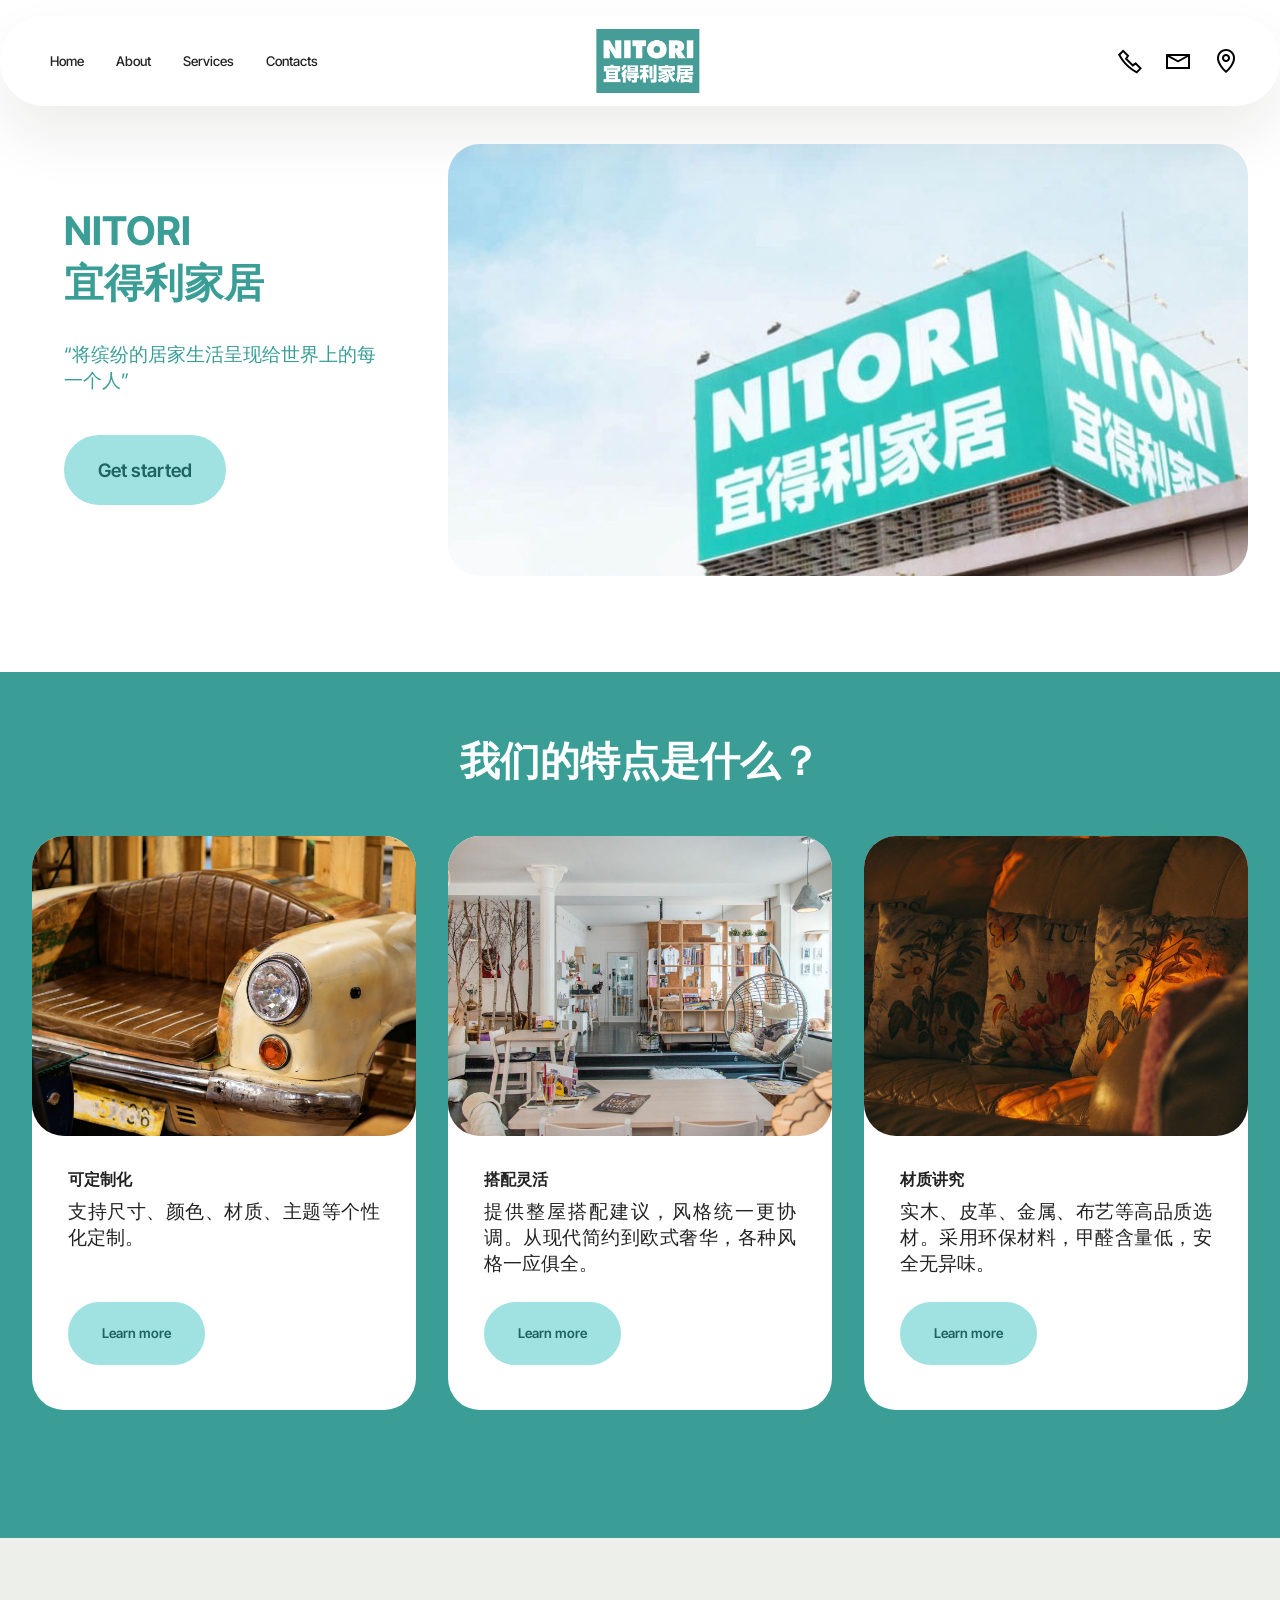
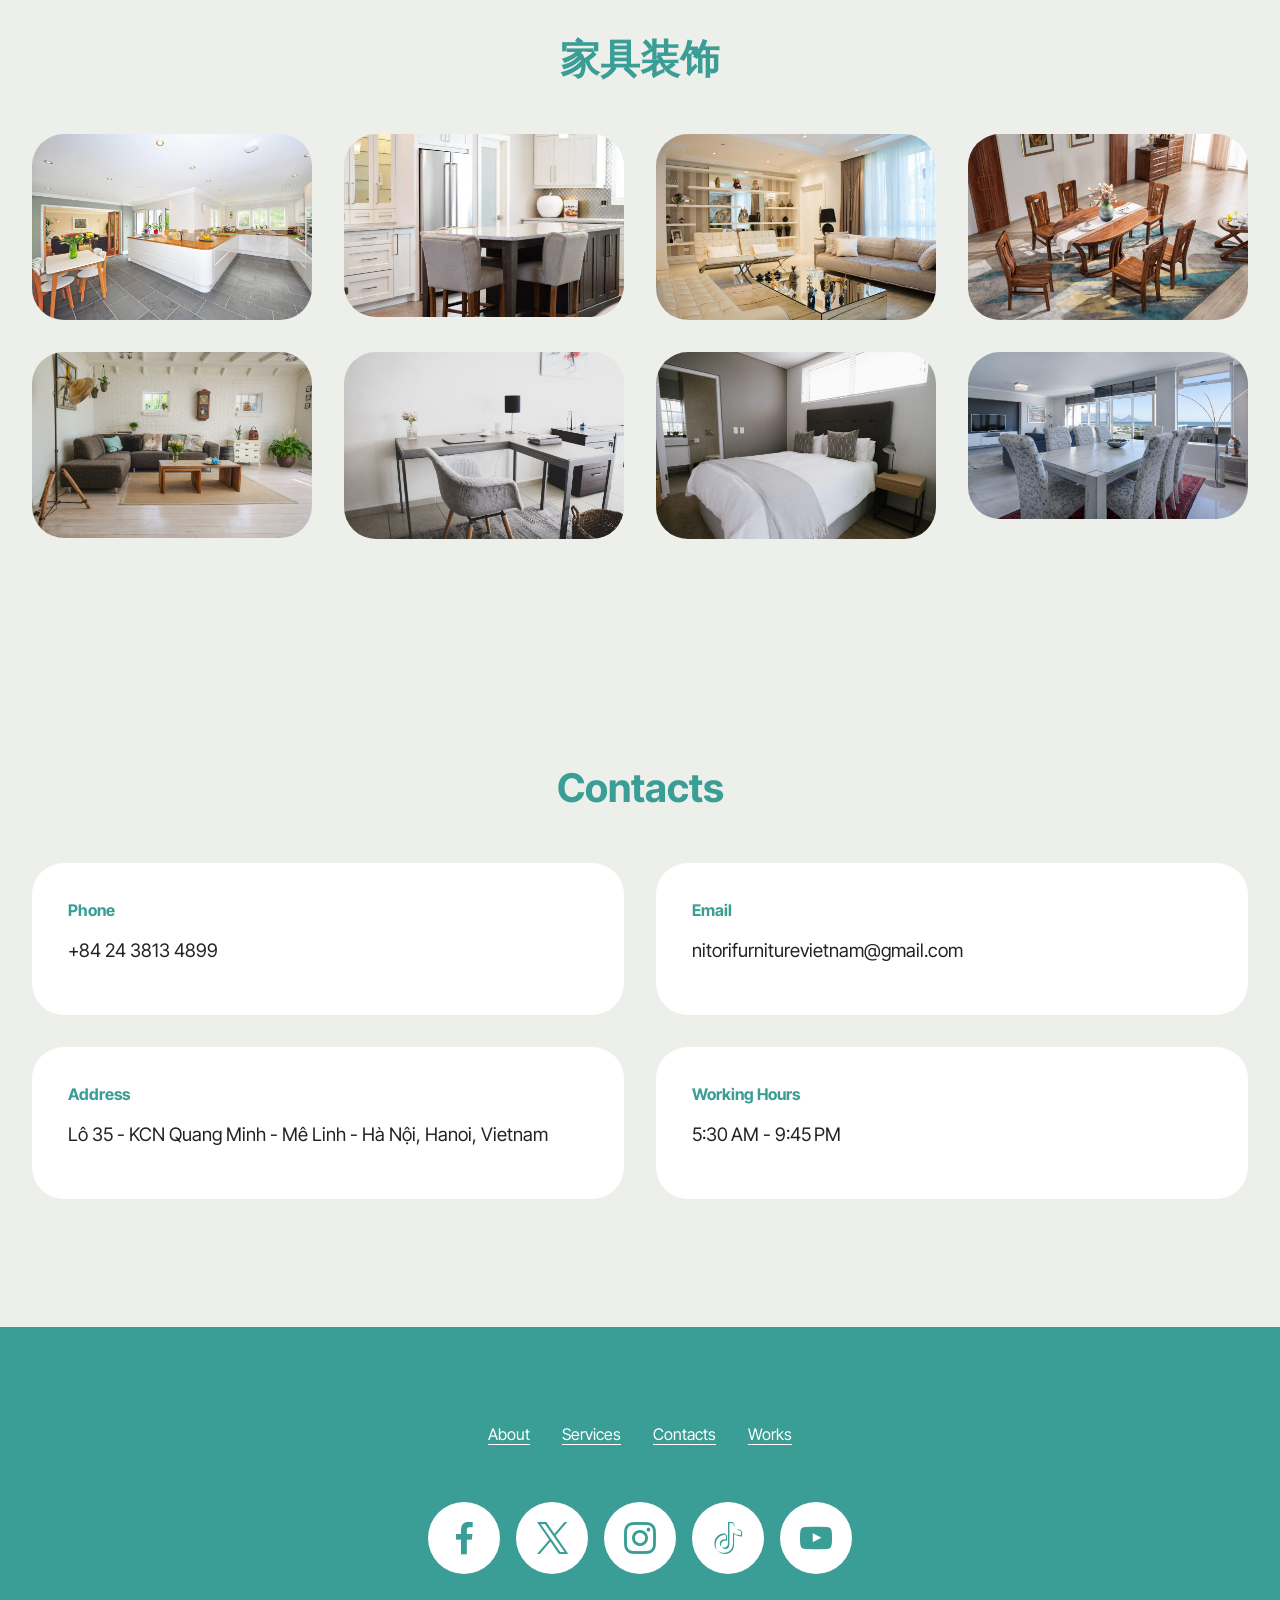
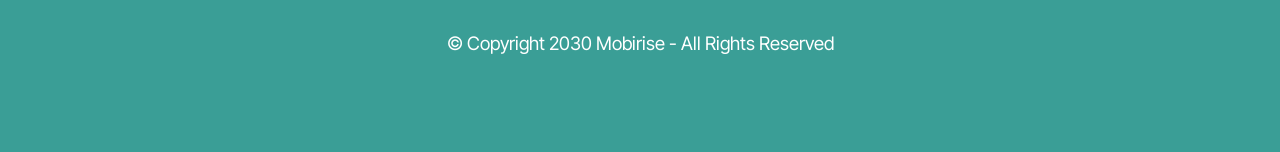
==== commit 114d34ac: "Update index.html" ====
--- a/index.html
+++ b/index.html
@@ -424,9 +424,9 @@
             </div>
         </div>
     </div>
-</section><section class="display-7" style="padding: 0;align-items: center;justify-content: center;flex-wrap: wrap;    align-content: center;display: flex;position: relative;height: 4rem;"><a href="https://mobiri.se/4250558" style="flex: 1 1;height: 4rem;position: absolute;width: 100%;z-index: 1;"><img alt="" style="height: 4rem;" src="[data-uri]"></a><p style="margin: 0;text-align: center;" class="display-7">&#8204;</p><a style="z-index:1" href="https://mobirise.com/builder/ai-website-maker.html">Best AI Website Maker</a></section><script src="assets/bootstrap/js/bootstrap.bundle.min.js"></script>  <script src="assets/smoothscroll/smooth-scroll.js"></script>  <script src="assets/ytplayer/index.js"></script>  <script src="assets/dropdown/js/navbar-dropdown.js"></script>  <script src="assets/masonry/masonry.pkgd.min.js"></script>  <script src="assets/imagesloaded/imagesloaded.pkgd.min.js"></script>  <script src="assets/theme/js/script.js"></script>  <script src="assets/gallery/player.min.js"></script>  <script src="assets/gallery/script.js"></script>  
+</section>
   
   
   <input name="animation" type="hidden">
   </body>
-</html>+</html>
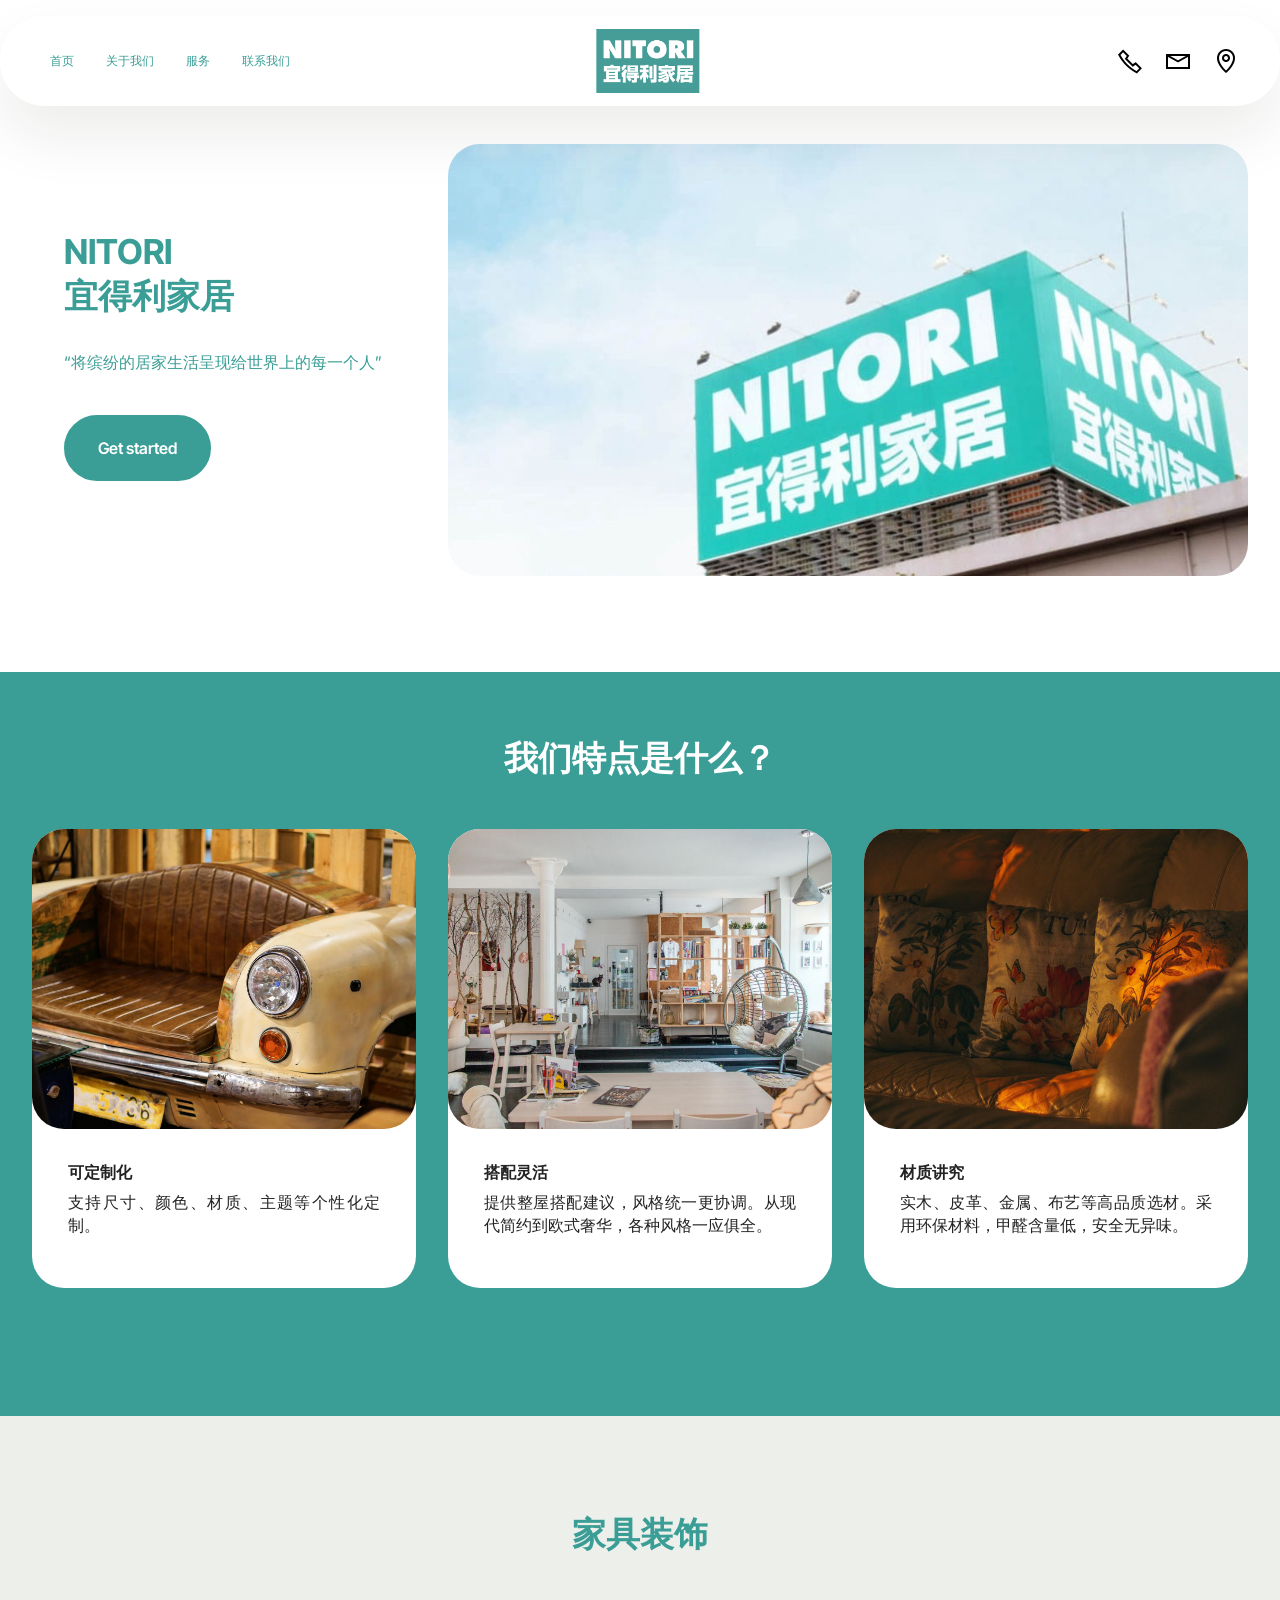
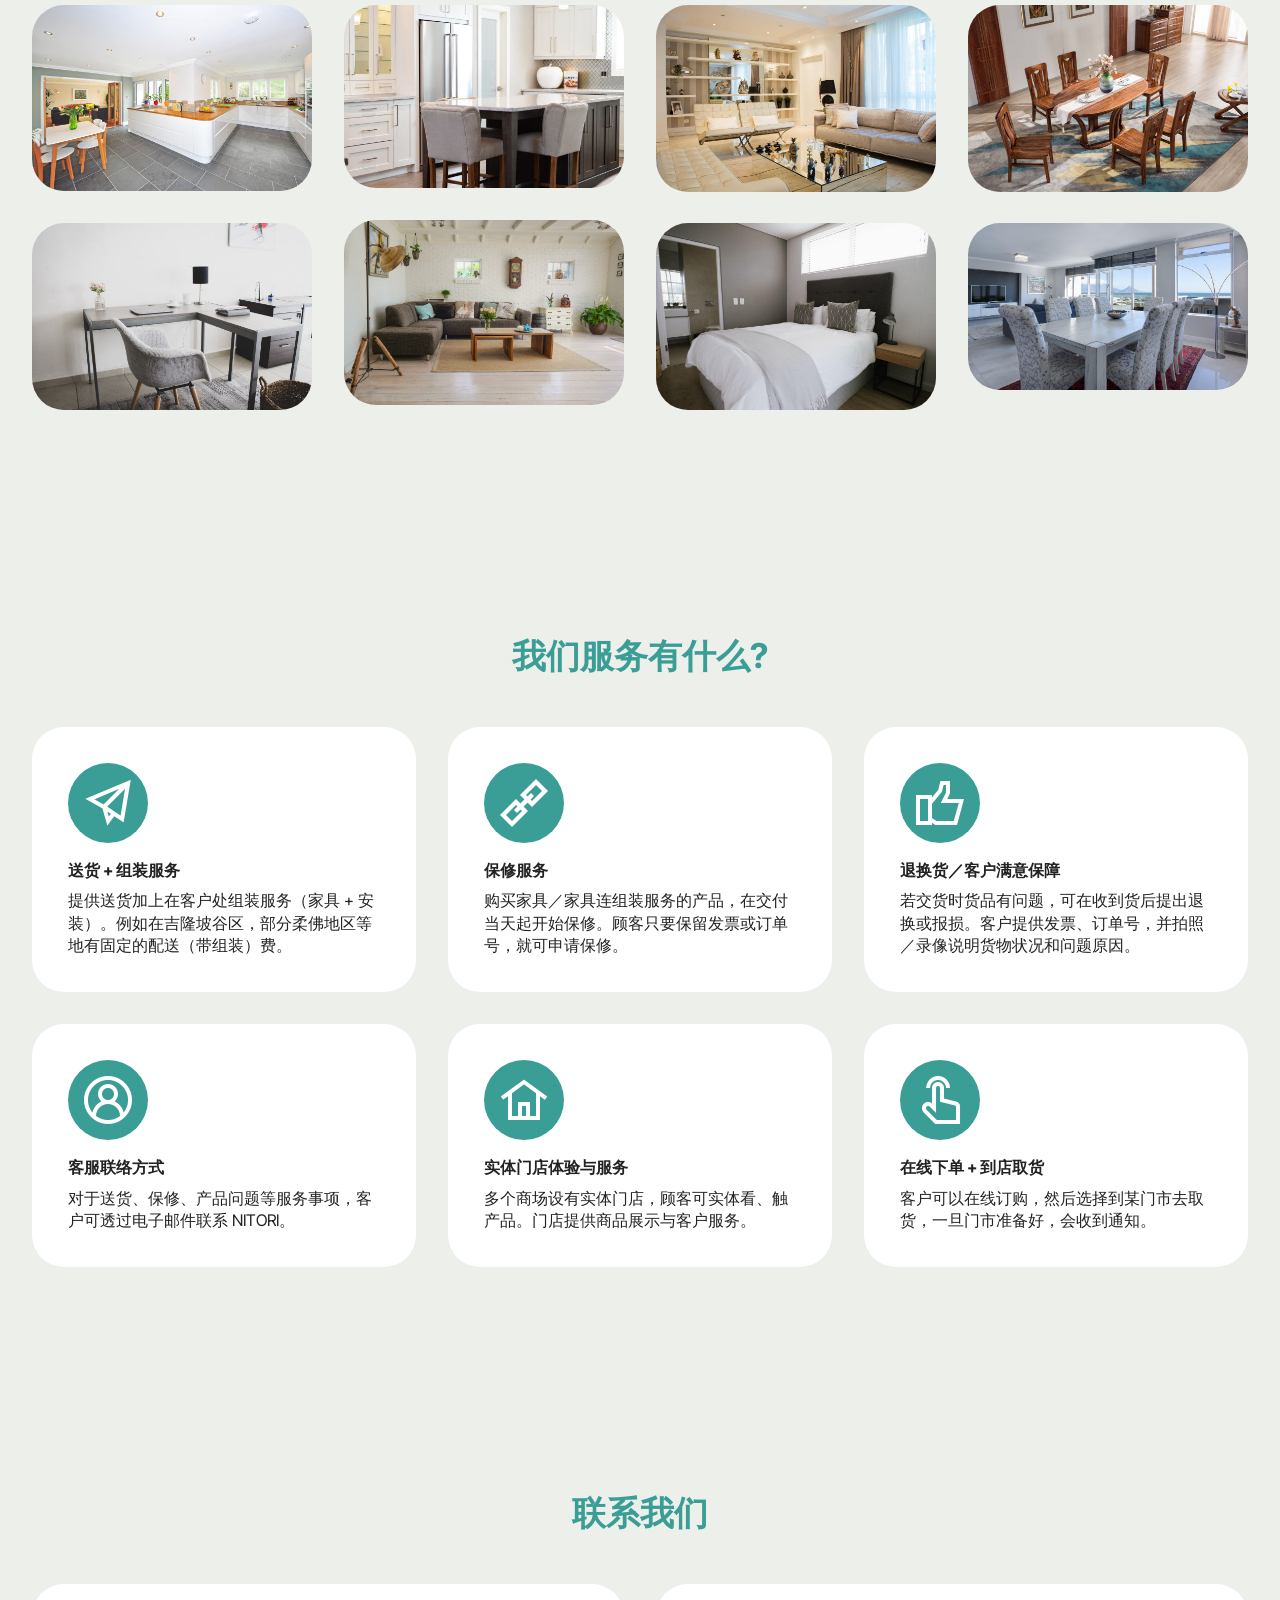
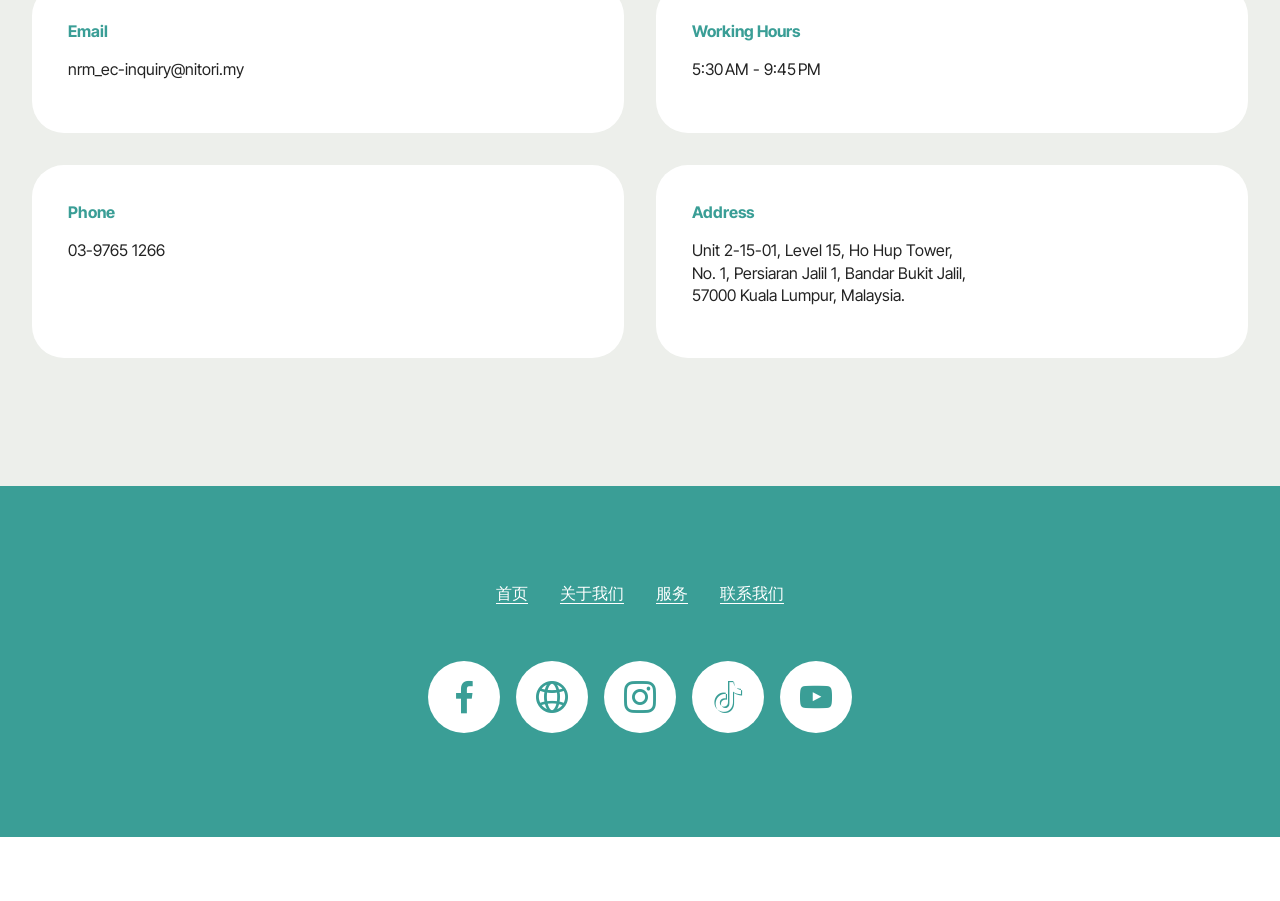
==== commit 01fd7a25: "create github pages" ====
--- a/index.html
+++ b/index.html
@@ -10,7 +10,7 @@
   <meta name="description" content="">
   
   
-  <title>Home</title>
+  <title>NITORI 宜得利家居</title>
   <link rel="stylesheet" href="assets/web/assets/mobirise-icons2/mobirise2.css">
   <link rel="stylesheet" href="assets/bootstrap/css/bootstrap.min.css">
   <link rel="stylesheet" href="assets/animatecss/animate.css">
@@ -20,7 +20,7 @@
   <link rel="stylesheet" href="assets/gallery/style.css">
   <link rel="preload" href="https://fonts.googleapis.com/css?family=Inter+Tight:100,200,300,400,500,600,700,800,900,100i,200i,300i,400i,500i,600i,700i,800i,900i&display=swap" as="style" onload="this.onload=null;this.rel='stylesheet'">
   <noscript><link rel="stylesheet" href="https://fonts.googleapis.com/css?family=Inter+Tight:100,200,300,400,500,600,700,800,900,100i,200i,300i,400i,500i,600i,700i,800i,900i&display=swap"></noscript>
-  <link rel="preload" as="style" href="assets/mobirise/css/mbr-additional.css?v=IcUxF9"><link rel="stylesheet" href="assets/mobirise/css/mbr-additional.css?v=IcUxF9" type="text/css">
+  <link rel="preload" as="style" href="assets/mobirise/css/mbr-additional.css?v=6E2Up8"><link rel="stylesheet" href="assets/mobirise/css/mbr-additional.css?v=6E2Up8" type="text/css">
 
   
   
@@ -35,7 +35,7 @@
 		<div class="container">
 			<div class="navbar-brand">
 				<span class="navbar-logo">
-					<a href="https://mobiri.se">
+					<a href="index.html">
 						<img src="assets/images/e688aae5b18f2025-10-062014.35.17-184x114.png" alt="Mobirise Website Builder" style="height: 4rem;">
 					</a>
 				</span>
@@ -51,13 +51,13 @@
 			</button>
 			<div class="collapse navbar-collapse" id="navbarSupportedContent">
 				<ul class="navbar-nav nav-dropdown nav-right" data-app-modern-menu="true"><li class="nav-item">
-						<a class="nav-link link text-black display-4" href="https://mobiri.se">Home</a>
-					</li><li class="nav-item"><a class="nav-link link text-black display-4" href="https://mobiri.se">About</a></li>
+						<a class="nav-link link text-primary display-4" href="index.html">首页<br></a>
+					</li><li class="nav-item"><a class="nav-link link text-primary display-4" href="关于我们.html">关于我们</a></li>
 					<li class="nav-item">
-						<a class="nav-link link text-black show display-4" href="https://mobiri.se" aria-expanded="false">Services</a>
+						<a class="nav-link link show text-primary display-4" href="服务.html" aria-expanded="false">服务</a>
 					</li>
 					<li class="nav-item">
-						<a class="nav-link link text-black display-4" href="https://mobiri.se">Contacts</a>
+						<a class="nav-link link text-primary display-4" href="联系我们.html">联系我们</a>
 					</li></ul>
 				<div class="icons-menu">
 					<a class="iconfont-wrapper" href="https://mobiri.se">
@@ -93,7 +93,7 @@
 					<h1 class="mbr-section-title mbr-fonts-style mb-4 display-2">
 						<strong>NITORI</strong><br><strong>宜得利家居</strong></h1>
 					<p class="mbr-text mbr-fonts-style mb-4 display-7">“将缤纷的居家生活呈现给世界上的每一个人”</p>
-					<div class="mbr-section-btn mt-3"><a class="btn btn-primary display-7" href="https://mobiri.se">Get started</a></div>
+					<div class="mbr-section-btn mt-3"><a class="btn btn-primary display-7" href="index.html#features04-w">Get started</a></div>
 				</div>
 			</div>
 		</div>
@@ -107,7 +107,7 @@
 		<div class="row justify-content-center">
 			<div class="col-12 content-head">
 				<div class="mbr-section-head mb-5">
-					<h4 class="mbr-section-title mbr-fonts-style align-center mb-0 display-2"><strong>我们的特点是什么？</strong></h4>
+					<h4 class="mbr-section-title mbr-fonts-style align-center mb-0 display-2"><strong>我们特点是什么？</strong></h4>
 					
 					
 				</div>
@@ -124,7 +124,7 @@
 						
 						<p class="mbr-text mbr-fonts-style display-7">
 							支持尺寸、颜色、材质、主题等个性化定制。</p>
-						<div class="mbr-section-btn item-footer"><a href="" class="btn item-btn btn-primary display-4">Learn more</a></div>
+						
 					</div>
 
 				</div>
@@ -140,7 +140,7 @@
 						<p class="mbr-text mbr-fonts-style display-7">
 							提供整屋搭配建议，风格统一更协调。从现代简约到欧式奢华，各种风格一应俱全。
 						</p>
-						<div class="mbr-section-btn item-footer"><a href="" class="btn item-btn btn-primary display-4">Learn more</a></div>
+						
 					</div>
 				</div>
 			</div>
@@ -155,7 +155,7 @@
 						<p class="mbr-text mbr-fonts-style display-7">
 							实木、皮革、金属、布艺等高品质选材。采用环保材料，甲醛含量低，安全无异味。<br>
 						</p>
-						<div class="mbr-section-btn item-footer"><a href="" class="btn item-btn btn-primary display-4">Learn more</a></div>
+						
 					</div>
 				</div>
 			</div>
@@ -180,8 +180,8 @@
         </div>
         <div class="row mbr-gallery mbr-masonry" data-masonry="{&quot;percentPosition&quot;: true }">
             <div class="col-12 col-md-6 col-lg-3 item gallery-image active">
-                <div class="item-wrapper" data-toggle="modal" data-bs-toggle="modal" data-target="#uYU9CXD9CR-modal" data-bs-target="#uYU9CXD9CR-modal">
-                    <img class="w-100" src="assets/images/mbr-552x367.jpg" alt="Mobirise Website Builder" data-slide-to="0" data-bs-slide-to="0" data-target="#lb-uYU9CXD9CR" data-bs-target="#lb-uYU9CXD9CR">
+                <div class="item-wrapper" data-toggle="modal" data-bs-toggle="modal" data-target="#uZ6njTnjgE-modal" data-bs-target="#uZ6njTnjgE-modal">
+                    <img class="w-100" src="assets/images/mbr-552x367.jpg" alt="Mobirise Website Builder" data-slide-to="0" data-bs-slide-to="0" data-target="#lb-uZ6njTnjgE" data-bs-target="#lb-uZ6njTnjgE">
                     <div class="icon-wrapper">
                         <span class="mobi-mbri mobi-mbri-search mbr-iconfont mbr-iconfont-btn"></span>
                     </div>
@@ -189,32 +189,32 @@
                 
             </div>
             <div class="col-12 col-md-6 col-lg-3 item gallery-image">
-                <div class="item-wrapper" data-toggle="modal" data-bs-toggle="modal" data-target="#uYU9CXD9CR-modal" data-bs-target="#uYU9CXD9CR-modal">
-                    <img class="w-100" src="assets/images/mbr-552x361.jpg" alt="Mobirise Website Builder" data-slide-to="1" data-bs-slide-to="1" data-target="#lb-uYU9CXD9CR" data-bs-target="#lb-uYU9CXD9CR">
+                <div class="item-wrapper" data-toggle="modal" data-bs-toggle="modal" data-target="#uZ6njTnjgE-modal" data-bs-target="#uZ6njTnjgE-modal">
+                    <img class="w-100" src="assets/images/mbr-552x361.jpg" alt="Mobirise Website Builder" data-slide-to="1" data-bs-slide-to="1" data-target="#lb-uZ6njTnjgE" data-bs-target="#lb-uZ6njTnjgE">
                     <div class="icon-wrapper">
                         <span class="mobi-mbri mobi-mbri-search mbr-iconfont mbr-iconfont-btn"></span>
                     </div>
                 </div>
                 
             </div><div class="col-12 col-md-6 col-lg-3 item gallery-image">
-                <div class="item-wrapper" data-toggle="modal" data-bs-toggle="modal" data-target="#uYU9CXD9CR-modal" data-bs-target="#uYU9CXD9CR-modal">
-                    <img class="w-100" src="assets/images/mbr-2-552x368.jpg" alt="Mobirise Website Builder" data-slide-to="2" data-bs-slide-to="2" data-target="#lb-uYU9CXD9CR" data-bs-target="#lb-uYU9CXD9CR">
+                <div class="item-wrapper" data-toggle="modal" data-bs-toggle="modal" data-target="#uZ6njTnjgE-modal" data-bs-target="#uZ6njTnjgE-modal">
+                    <img class="w-100" src="assets/images/mbr-2-552x368.jpg" alt="Mobirise Website Builder" data-slide-to="2" data-bs-slide-to="2" data-target="#lb-uZ6njTnjgE" data-bs-target="#lb-uZ6njTnjgE">
                     <div class="icon-wrapper">
                         <span class="mobi-mbri mobi-mbri-search mbr-iconfont mbr-iconfont-btn"></span>
                     </div>
                 </div>
                 
             </div><div class="col-12 col-md-6 col-lg-3 item gallery-image">
-                <div class="item-wrapper" data-toggle="modal" data-bs-toggle="modal" data-target="#uYU9CXD9CR-modal" data-bs-target="#uYU9CXD9CR-modal">
-                    <img class="w-100" src="assets/images/mbr-1-552x368.jpg" alt="Mobirise Website Builder" data-slide-to="3" data-bs-slide-to="3" data-target="#lb-uYU9CXD9CR" data-bs-target="#lb-uYU9CXD9CR">
+                <div class="item-wrapper" data-toggle="modal" data-bs-toggle="modal" data-target="#uZ6njTnjgE-modal" data-bs-target="#uZ6njTnjgE-modal">
+                    <img class="w-100" src="assets/images/mbr-1-552x368.jpg" alt="Mobirise Website Builder" data-slide-to="3" data-bs-slide-to="3" data-target="#lb-uZ6njTnjgE" data-bs-target="#lb-uZ6njTnjgE">
                     <div class="icon-wrapper">
                         <span class="mobi-mbri mobi-mbri-search mbr-iconfont mbr-iconfont-btn"></span>
                     </div>
                 </div>
                 
             </div><div class="col-12 col-md-6 col-lg-3 item gallery-image">
-                <div class="item-wrapper" data-toggle="modal" data-bs-toggle="modal" data-target="#uYU9CXD9CR-modal" data-bs-target="#uYU9CXD9CR-modal">
-                    <img class="w-100" src="assets/images/mbr-1920x1270.jpg" alt="Mobirise Website Builder" data-slide-to="4" data-bs-slide-to="4" data-target="#lb-uYU9CXD9CR" data-bs-target="#lb-uYU9CXD9CR">
+                <div class="item-wrapper" data-toggle="modal" data-bs-toggle="modal" data-target="#uZ6njTnjgE-modal" data-bs-target="#uZ6njTnjgE-modal">
+                    <img class="w-100" src="assets/images/mbr-1920x1270.jpg" alt="Mobirise Website Builder" data-slide-to="4" data-bs-slide-to="4" data-target="#lb-uZ6njTnjgE" data-bs-target="#lb-uZ6njTnjgE">
                     <div class="icon-wrapper">
                         <span class="mobi-mbri mobi-mbri-search mbr-iconfont mbr-iconfont-btn"></span>
                     </div>
@@ -223,40 +223,40 @@
             </div>
             
             <div class="col-12 col-md-6 col-lg-3 item gallery-image">
-                <div class="item-wrapper" data-toggle="modal" data-bs-toggle="modal" data-target="#uYU9CXD9CR-modal" data-bs-target="#uYU9CXD9CR-modal">
-                    <img class="w-100" src="assets/images/mbr-3-552x368.jpg" alt="Mobirise Website Builder" data-slide-to="5" data-bs-slide-to="5" data-target="#lb-uYU9CXD9CR" data-bs-target="#lb-uYU9CXD9CR">
+                <div class="item-wrapper" data-toggle="modal" data-bs-toggle="modal" data-target="#uZ6njTnjgE-modal" data-bs-target="#uZ6njTnjgE-modal">
+                    <img class="w-100" src="assets/images/mbr-3-552x368.jpg" alt="Mobirise Website Builder" data-slide-to="5" data-bs-slide-to="5" data-target="#lb-uZ6njTnjgE" data-bs-target="#lb-uZ6njTnjgE">
                     <div class="icon-wrapper">
                         <span class="mobi-mbri mobi-mbri-search mbr-iconfont mbr-iconfont-btn"></span>
                     </div>
                 </div>
                 
             </div><div class="col-12 col-md-6 col-lg-3 item gallery-image">
-                <div class="item-wrapper" data-toggle="modal" data-bs-toggle="modal" data-target="#uYU9CXD9CR-modal" data-bs-target="#uYU9CXD9CR-modal">
-                    <img class="w-100" src="assets/images/mbr-552x368.jpg" alt="Mobirise Website Builder" data-slide-to="6" data-bs-slide-to="6" data-target="#lb-uYU9CXD9CR" data-bs-target="#lb-uYU9CXD9CR">
+                <div class="item-wrapper" data-toggle="modal" data-bs-toggle="modal" data-target="#uZ6njTnjgE-modal" data-bs-target="#uZ6njTnjgE-modal">
+                    <img class="w-100" src="assets/images/mbr-552x368.jpg" alt="Mobirise Website Builder" data-slide-to="6" data-bs-slide-to="6" data-target="#lb-uZ6njTnjgE" data-bs-target="#lb-uZ6njTnjgE">
                     <div class="icon-wrapper">
                         <span class="mobi-mbri mobi-mbri-search mbr-iconfont mbr-iconfont-btn"></span>
                     </div>
                 </div>
                 
             </div><div class="col-12 col-md-6 col-lg-3 item gallery-image">
-                <div class="item-wrapper" data-toggle="modal" data-bs-toggle="modal" data-target="#uYU9CXD9CR-modal" data-bs-target="#uYU9CXD9CR-modal">
-                    <img class="w-100" src="assets/images/mbr-1920x1143.jpg" alt="Mobirise Website Builder" data-slide-to="7" data-bs-slide-to="7" data-target="#lb-uYU9CXD9CR" data-bs-target="#lb-uYU9CXD9CR">
-                    <div class="icon-wrapper">
-                        <span class="mobi-mbri mobi-mbri-search mbr-iconfont mbr-iconfont-btn"></span>
-                    </div>
-                </div>
-                
-            </div>
-            
-            
-            
-        </div>
-
-        <div class="modal mbr-slider" tabindex="-1" role="dialog" aria-hidden="true" id="uYU9CXD9CR-modal">
+                <div class="item-wrapper" data-toggle="modal" data-bs-toggle="modal" data-target="#uZ6njTnjgE-modal" data-bs-target="#uZ6njTnjgE-modal">
+                    <img class="w-100" src="assets/images/mbr-1920x1143.jpg" alt="Mobirise Website Builder" data-slide-to="7" data-bs-slide-to="7" data-target="#lb-uZ6njTnjgE" data-bs-target="#lb-uZ6njTnjgE">
+                    <div class="icon-wrapper">
+                        <span class="mobi-mbri mobi-mbri-search mbr-iconfont mbr-iconfont-btn"></span>
+                    </div>
+                </div>
+                
+            </div>
+            
+            
+            
+        </div>
+
+        <div class="modal mbr-slider" tabindex="-1" role="dialog" aria-hidden="true" id="uZ6njTnjgE-modal">
             <div class="modal-dialog" role="document">
                 <div class="modal-content">
                     <div class="modal-body">
-                        <div class="carousel slide" id="lb-uYU9CXD9CR" data-interval="5000" data-bs-interval="5000">
+                        <div class="carousel slide" id="lb-uZ6njTnjgE" data-interval="5000" data-bs-interval="5000">
                             <div class="carousel-inner">
                                 <div class="carousel-item active">
                                     <img class="d-block w-100" src="assets/images/mbr-552x367.jpg" alt="Mobirise Website Builder">
@@ -283,21 +283,21 @@
                                 
                             </div>
                             <ol class="carousel-indicators">
-                                <li data-slide-to="0" data-bs-slide-to="0" class="active" data-target="#lb-uYU9CXD9CR" data-bs-target="#lb-uYU9CXD9CR"></li>
-                                <li data-slide-to="1" data-bs-slide-to="1" data-target="#lb-uYU9CXD9CR" data-bs-target="#lb-uYU9CXD9CR"></li>
-                                <li data-slide-to="2" data-bs-slide-to="2" data-target="#lb-uYU9CXD9CR" data-bs-target="#lb-uYU9CXD9CR"></li><li data-slide-to="3" data-bs-slide-to="3" data-target="#lb-uYU9CXD9CR" data-bs-target="#lb-uYU9CXD9CR"></li>
-                                <li data-slide-to="4" data-bs-slide-to="4" data-target="#lb-uYU9CXD9CR" data-bs-target="#lb-uYU9CXD9CR"></li>
-                                <li data-slide-to="5" data-bs-slide-to="5" data-target="#lb-uYU9CXD9CR" data-bs-target="#lb-uYU9CXD9CR"></li>
-                                <li data-slide-to="6" data-bs-slide-to="6" data-target="#lb-uYU9CXD9CR" data-bs-target="#lb-uYU9CXD9CR"></li><li data-slide-to="7" data-bs-slide-to="7" data-target="#lb-uYU9CXD9CR" data-bs-target="#lb-uYU9CXD9CR"></li>
+                                <li data-slide-to="0" data-bs-slide-to="0" class="active" data-target="#lb-uZ6njTnjgE" data-bs-target="#lb-uZ6njTnjgE"></li>
+                                <li data-slide-to="1" data-bs-slide-to="1" data-target="#lb-uZ6njTnjgE" data-bs-target="#lb-uZ6njTnjgE"></li>
+                                <li data-slide-to="2" data-bs-slide-to="2" data-target="#lb-uZ6njTnjgE" data-bs-target="#lb-uZ6njTnjgE"></li><li data-slide-to="3" data-bs-slide-to="3" data-target="#lb-uZ6njTnjgE" data-bs-target="#lb-uZ6njTnjgE"></li>
+                                <li data-slide-to="4" data-bs-slide-to="4" data-target="#lb-uZ6njTnjgE" data-bs-target="#lb-uZ6njTnjgE"></li>
+                                <li data-slide-to="5" data-bs-slide-to="5" data-target="#lb-uZ6njTnjgE" data-bs-target="#lb-uZ6njTnjgE"></li>
+                                <li data-slide-to="6" data-bs-slide-to="6" data-target="#lb-uZ6njTnjgE" data-bs-target="#lb-uZ6njTnjgE"></li><li data-slide-to="7" data-bs-slide-to="7" data-target="#lb-uZ6njTnjgE" data-bs-target="#lb-uZ6njTnjgE"></li>
                                 
                             </ol>
                             <a role="button" href="" class="close" data-dismiss="modal" data-bs-dismiss="modal" aria-label="Close">
                             </a>
-                            <a class="carousel-control-prev carousel-control" role="button" data-slide="prev" data-bs-slide="prev" href="#lb-uYU9CXD9CR">
+                            <a class="carousel-control-prev carousel-control" role="button" data-slide="prev" data-bs-slide="prev" href="#lb-uZ6njTnjgE">
                                 <span class="mobi-mbri mobi-mbri-arrow-prev" aria-hidden="true"></span>
                                 <span class="sr-only visually-hidden">Previous</span>
                             </a>
-                            <a class="carousel-control-next carousel-control" role="button" data-slide="next" data-bs-slide="next" href="#lb-uYU9CXD9CR">
+                            <a class="carousel-control-next carousel-control" role="button" data-slide="next" data-bs-slide="next" href="#lb-uZ6njTnjgE">
                                 <span class="mobi-mbri mobi-mbri-arrow-next" aria-hidden="true"></span>
                                 <span class="sr-only visually-hidden">Next</span>
                             </a>
@@ -307,6 +307,110 @@
             </div>
         </div>
     </div>
+</section>
+
+<section data-bs-version="5.1" class="features22 cid-uZ0UeXzhMw" id="features022-2b">
+  
+
+  
+  
+  <div class="container">
+    <div class="row mb-5 justify-content-center">
+      <div class="col-12 content-head">
+        <h3 class="mbr-section-title mbr-fonts-style align-center mb-0 display-2">
+          <strong>我们服务有什么?</strong>
+        </h3>
+        
+      </div>
+    </div>
+    <div class="row mbr-masonry" data-masonry="{&quot;percentPosition&quot;: true }">
+      <div class="item features-without-image col-12 col-md-6 col-lg-4 item-mb">
+        <div class="item-wrapper">
+          <div class="card-box align-left">
+            <div class="iconfont-wrapper">
+              <span class="mbr-iconfont mobi-mbri-paper-plane mobi-mbri"></span>
+            </div>
+            <h5 class="card-title mbr-fonts-style display-5"><strong>送货 + 组装服务</strong></h5>
+            <p class="card-text mbr-fonts-style display-7">提供送货加上在客户处组装服务（家具 + 安装）。例如在吉隆坡谷区，部分柔佛地区等地有固定的配送（带组装）费。</p>
+
+            
+          </div>
+        </div>
+      </div>
+      <div class="item features-without-image col-12 col-md-6 col-lg-4 item-mb">
+        <div class="item-wrapper">
+          <div class="card-box align-left">
+            <div class="iconfont-wrapper">
+              <span class="mbr-iconfont mobi-mbri-link mobi-mbri"></span>
+            </div>
+            <h5 class="card-title mbr-fonts-style display-5">
+              <strong>保修服务</strong>
+            </h5>
+            <p class="card-text mbr-fonts-style display-7">购买家具／家具连组装服务的产品，在交付当天起开始保修。顾客只要保留发票或订单号，就可申请保修。</p>
+
+            
+          </div>
+        </div>
+      </div>
+      <div class="item features-without-image col-12 col-md-6 col-lg-4 item-mb">
+        <div class="item-wrapper">
+          <div class="card-box align-left">
+            <div class="iconfont-wrapper">
+              <span class="mbr-iconfont mobi-mbri-like mobi-mbri"></span>
+            </div>
+            <h5 class="card-title mbr-fonts-style display-5">
+              <strong>退换货／客户满意保障</strong>
+            </h5>
+            <p class="card-text mbr-fonts-style display-7">若交货时货品有问题，可在收到货后提出退换或报损。客户提供发票、订单号，并拍照／录像说明货物状况和问题原因。</p>
+
+            
+          </div>
+        </div>
+      </div>
+      <div class="item features-without-image col-12 col-md-6 col-lg-4 item-mb">
+        <div class="item-wrapper">
+          <div class="card-box align-left">
+            <div class="iconfont-wrapper">
+              <span class="mbr-iconfont mobi-mbri-user-2 mobi-mbri"></span>
+            </div>
+            <h5 class="card-title mbr-fonts-style display-5">
+              <strong>客服联络方式</strong>
+            </h5>
+            <p class="card-text mbr-fonts-style display-7">对于送货、保修、产品问题等服务事项，客户可透过电子邮件联系 NITORI。</p>
+
+            
+          </div>
+        </div>
+      </div>
+      <div class="item features-without-image col-12 col-md-6 col-lg-4 item-mb">
+        <div class="item-wrapper">
+          <div class="card-box align-left">
+            <div class="iconfont-wrapper">
+              <span class="mbr-iconfont mobi-mbri-home mobi-mbri"></span>
+            </div>
+            <h5 class="card-title mbr-fonts-style display-5">
+              <strong>实体门店体验与服务</strong></h5>
+            <p class="card-text mbr-fonts-style display-7">多个商场设有实体门店，顾客可实体看、触产品。门店提供商品展示与客户服务。</p>
+
+            
+          </div>
+        </div>
+      </div>
+      <div class="item features-without-image col-12 col-md-6 col-lg-4 item-mb">
+        <div class="item-wrapper">
+          <div class="card-box align-left">
+            <div class="iconfont-wrapper">
+              <span class="mbr-iconfont mobi-mbri-touch mobi-mbri"></span>
+            </div>
+            <h5 class="card-title mbr-fonts-style display-5"><strong>在线下单 + 到店取货</strong></h5>
+            <p class="card-text mbr-fonts-style display-7">客户可以在线订购，然后选择到某门市去取货，一旦门市准备好，会收到通知。</p>
+
+            
+          </div>
+        </div>
+      </div>
+    </div>
+  </div>
 </section>
 
 <section data-bs-version="5.1" class="contacts01 cid-uYPlB8qtbs" id="contacts01-1m">
@@ -319,43 +423,25 @@
             <div class="col-12 content-head">
                 <div class="mbr-section-head mb-5">
                     <h3 class="mbr-section-title mbr-fonts-style align-center mb-0 display-2">
-                        <strong>Contacts</strong>
+                        <strong>联系我们</strong>
                     </h3>
                     
                 </div>
             </div>
         </div>
         <div class="row">
+            
             <div class="item features-without-image col-12 col-md-6 active">
-                <div class="item-wrapper">
-                    <div class="text-wrapper">
-                        <h6 class="card-title mbr-fonts-style mb-3 display-5">
-                            <strong>Phone</strong>
-                        </h6>
-                        <p class="mbr-text mbr-fonts-style display-7">+84 24 3813 4899<br></p>
-                    </div>
-                </div>
-            </div>
-            <div class="item features-without-image col-12 col-md-6">
                 <div class="item-wrapper">
                     <div class="text-wrapper">
                         <h6 class="card-title mbr-fonts-style mb-3 display-5">
                             <strong>Email</strong>
                         </h6>
-                        <p class="mbr-text mbr-fonts-style display-7">nitorifurniturevietnam@gmail.com</p>
-                    </div>
-                </div>
-            </div>
-            <div class="item features-without-image col-12 col-md-6">
-                <div class="item-wrapper">
-                    <div class="text-wrapper">
-                        <h6 class="card-title mbr-fonts-style mb-3 display-5">
-                            <strong>Address</strong>
-                        </h6>
-                        <p class="mbr-text mbr-fonts-style display-7">Lô 35 - KCN Quang Minh - Mê Linh - Hà Nội, Hanoi, Vietnam</p>
-                    </div>
-                </div>
-            </div>
+                        <p class="mbr-text mbr-fonts-style display-7">nrm_ec-inquiry@nitori.my</p>
+                    </div>
+                </div>
+            </div>
+            
             <div class="item features-without-image col-12 col-md-6">
                 <div class="item-wrapper">
                     <div class="text-wrapper">
@@ -365,6 +451,22 @@
                         <p class="mbr-text mbr-fonts-style display-7">5:30 AM - 9:45 PM</p>
                     </div>
                 </div>
+            </div><div class="item features-without-image col-12 col-md-6">
+                <div class="item-wrapper">
+                    <div class="text-wrapper">
+                        <h6 class="card-title mbr-fonts-style mb-3 display-5">
+                            <strong>Phone</strong>
+                        </h6>
+                        <p class="mbr-text mbr-fonts-style display-7">03-9765 1266<br></p>
+                    </div>
+                </div>
+            </div><div class="item features-without-image col-12 col-md-6">
+                <div class="item-wrapper">
+                    <div class="text-wrapper">
+                        <h6 class="card-title mbr-fonts-style mb-3 display-5"><strong>Address</strong></h6>
+                        <p class="mbr-text mbr-fonts-style display-7">Unit 2-15-01, Level 15, Ho Hup Tower,<br>No. 1, Persiaran Jalil 1, Bandar Bukit Jalil,<br>57000 Kuala Lumpur, Malaysia.<br></p>
+                    </div>
+                </div>
             </div>
         </div>
     </div>
@@ -385,48 +487,44 @@
                   
                   
                   
-                <li class="header-menu-item mbr-fonts-style display-5"><a href="index.html#header01-7" class="text-danger">About</a></li><li class="header-menu-item mbr-fonts-style display-5"><a href="index.html#features04-w" class="text-danger text-primary">Services</a></li><li class="header-menu-item mbr-fonts-style display-5"><a href="index.html#contacts02-9" class="text-danger">Contacts</a></li><li class="header-menu-item mbr-fonts-style display-5"><a href="index.html#gallery02-v" class="text-danger text-primary">Works</a></li></ul>
+                <li class="header-menu-item mbr-fonts-style display-5"><a href="index.html#top" class="text-danger text-primary">首页</a></li><li class="header-menu-item mbr-fonts-style display-5"><a href="关于我们.html" class="text-danger text-primary">关于我们</a></li><li class="header-menu-item mbr-fonts-style display-5"><a href="服务.html" class="text-danger text-primary">服务</a></li><li class="header-menu-item mbr-fonts-style display-5"><a href="联系我们.html" class="text-danger text-primary">联系我们</a></li></ul>
               </div>
 
             <div class="col-12">
                 <div class="social-row">
                     <div class="soc-item">
-                        <a href="https://mobiri.se/" target="_blank">
-                            <span class="mbr-iconfont socicon socicon-facebook display-7"></span>
+                        <a href="https://www.facebook.com/nitorimalaysia" target="_blank">
+                            <span class="mbr-iconfont display-7 socicon-facebook socicon"></span>
                         </a>
                     </div>
                     <div class="soc-item">
-                        <a href="https://mobiri.se/" target="_blank">
-                            <span class="mbr-iconfont socicon-twitter socicon"></span>
+                        <a href="https://www.nitori.my/?fbclid=IwY2xjawNRlmVleHRuA2FlbQIxMABicmlkETF6TjRWUklYNFBpUUo5alRRAR4hcwIQFSWiM9ZbriXhK7UO5gyzzG9yYML3xh4Sahw8YmFpULLWIyIrYfHmEg_aem_2eUm2-6MYr-SnxK9jcPv9w" target="_blank">
+                            <span class="mbr-iconfont mobi-mbri-globe-2 mobi-mbri"></span>
                         </a>
                     </div>
                     <div class="soc-item">
-                        <a href="https://mobiri.se/" target="_blank">
+                        <a href="https://www.instagram.com/nitorimalaysia?fbclid=IwY2xjawNRlaRleHRuA2FlbQIxMABicmlkETF6TjRWUklYNFBpUUo5alRRAR5lDYYTu0BoXCdFao-98LfBmDwY7vx-JPfzyen5ynvJ0OUwC6YeRr8m8_6-cQ_aem_xb55ysg3v9WOBbF4nXBuOQ" target="_blank">
                             <span class="mbr-iconfont socicon-instagram socicon"></span>
                         </a>
                     </div>
                     <div class="soc-item">
-                        <a href="https://mobiri.se/" target="_blank">
+                        <a href="https://www.tiktok.com/@nitorimalaysia" target="_blank">
                             <span class="mbr-iconfont socicon-tiktok socicon"></span>
                         </a>
                     </div>
                     <div class="soc-item">
-                        <a href="https://mobiri.se/" target="_blank">
+                        <a href="http://youtube.com/@NitoriMalaysiaOfficial" target="_blank">
                             <span class="mbr-iconfont socicon-youtube socicon"></span>
                         </a>
                     </div>
                 </div>
             </div>
-            <div class="col-12 mt-5">
-                <p class="mbr-fonts-style copyright display-7">
-                    © Copyright 2030 Mobirise - All Rights Reserved
-                </p>
-            </div>
+            
         </div>
     </div>
-</section>
+</section><section class="display-7" style="padding: 0;align-items: center;justify-content: center;flex-wrap: wrap;    align-content: center;display: flex;position: relative;height: 4rem;"><a href="https://mobiri.se/4250558" style="flex: 1 1;height: 4rem;position: absolute;width: 100%;z-index: 1;"><img alt="" style="height: 4rem;" src="[data-uri]"></a><p style="margin: 0;text-align: center;" class="display-7">&#8204;</p><a style="z-index:1" href="https://mobirise.com/builder/ai-website-creator.html">Best AI Website Creator</a></section><script src="assets/bootstrap/js/bootstrap.bundle.min.js"></script>  <script src="assets/smoothscroll/smooth-scroll.js"></script>  <script src="assets/ytplayer/index.js"></script>  <script src="assets/dropdown/js/navbar-dropdown.js"></script>  <script src="assets/masonry/masonry.pkgd.min.js"></script>  <script src="assets/imagesloaded/imagesloaded.pkgd.min.js"></script>  <script src="assets/theme/js/script.js"></script>  <script src="assets/gallery/player.min.js"></script>  <script src="assets/gallery/script.js"></script>  
   
   
   <input name="animation" type="hidden">
   </body>
-</html>
+</html>
--- a/assets/mobirise/css/mbr-additional.css
+++ b/assets/mobirise/css/mbr-additional.css
@@ -29,19 +29,19 @@
 }
 .display-2 {
   font-family: 'Inter Tight', sans-serif;
-  font-size: 2.8rem;
+  font-size: 2.4rem;
   line-height: 1;
 }
 .display-2 > .mbr-iconfont {
-  font-size: 3.5rem;
+  font-size: 3rem;
 }
 .display-4 {
   font-family: 'Inter Tight', sans-serif;
-  font-size: 0.8rem;
+  font-size: 0.7rem;
   line-height: 1.5;
 }
 .display-4 > .mbr-iconfont {
-  font-size: 1rem;
+  font-size: 0.875rem;
 }
 .display-5 {
   font-family: 'Inter Tight', sans-serif;
@@ -53,11 +53,11 @@
 }
 .display-7 {
   font-family: 'Inter Tight', sans-serif;
-  font-size: 1.2rem;
+  font-size: 1rem;
   line-height: 1.3;
 }
 .display-7 > .mbr-iconfont {
-  font-size: 1.5rem;
+  font-size: 1.25rem;
 }
 /* ---- Fluid typography for mobile devices ---- */
 /* 1.4 - font scale ratio ( bootstrap == 1.42857 ) */
@@ -76,14 +76,14 @@
     line-height: calc( 1.1 * (2.4rem + (5 - 2.4) * ((100vw - 20rem) / (48 - 20))));
   }
   .display-2 {
-    font-size: 2.24rem;
-    font-size: calc( 1.63rem + (2.8 - 1.63) * ((100vw - 20rem) / (48 - 20)));
-    line-height: calc( 1.3 * (1.63rem + (2.8 - 1.63) * ((100vw - 20rem) / (48 - 20))));
+    font-size: 1.92rem;
+    font-size: calc( 1.49rem + (2.4 - 1.49) * ((100vw - 20rem) / (48 - 20)));
+    line-height: calc( 1.3 * (1.49rem + (2.4 - 1.49) * ((100vw - 20rem) / (48 - 20))));
   }
   .display-4 {
-    font-size: 0.64rem;
-    font-size: calc( 0.93rem + (0.8 - 0.93) * ((100vw - 20rem) / (48 - 20)));
-    line-height: calc( 1.4 * (0.93rem + (0.8 - 0.93) * ((100vw - 20rem) / (48 - 20))));
+    font-size: 0.56rem;
+    font-size: calc( 0.895rem + (0.7 - 0.895) * ((100vw - 20rem) / (48 - 20)));
+    line-height: calc( 1.4 * (0.895rem + (0.7 - 0.895) * ((100vw - 20rem) / (48 - 20))));
   }
   .display-5 {
     font-size: 0.8rem;
@@ -91,9 +91,9 @@
     line-height: calc( 1.4 * (1rem + (1 - 1) * ((100vw - 20rem) / (48 - 20))));
   }
   .display-7 {
-    font-size: 0.96rem;
-    font-size: calc( 1.07rem + (1.2 - 1.07) * ((100vw - 20rem) / (48 - 20)));
-    line-height: calc( 1.4 * (1.07rem + (1.2 - 1.07) * ((100vw - 20rem) / (48 - 20))));
+    font-size: 0.8rem;
+    font-size: calc( 1rem + (1 - 1) * ((100vw - 20rem) / (48 - 20)));
+    line-height: calc( 1.4 * (1rem + (1 - 1) * ((100vw - 20rem) / (48 - 20))));
   }
 }
 @media (min-width: 992px) and (max-width: 1400px) {
@@ -103,14 +103,14 @@
     line-height: calc( 1.1 * (2.4rem + (5 - 2.4) * ((100vw - 62rem) / (87 - 62))));
   }
   .display-2 {
-    font-size: 2.24rem;
-    font-size: calc( 1.63rem + (2.8 - 1.63) * ((100vw - 62rem) / (87 - 62)));
-    line-height: calc( 1.3 * (1.63rem + (2.8 - 1.63) * ((100vw - 62rem) / (87 - 62))));
+    font-size: 1.92rem;
+    font-size: calc( 1.49rem + (2.4 - 1.49) * ((100vw - 62rem) / (87 - 62)));
+    line-height: calc( 1.3 * (1.49rem + (2.4 - 1.49) * ((100vw - 62rem) / (87 - 62))));
   }
   .display-4 {
-    font-size: 0.64rem;
-    font-size: calc( 0.93rem + (0.8 - 0.93) * ((100vw - 62rem) / (87 - 62)));
-    line-height: calc( 1.4 * (0.93rem + (0.8 - 0.93) * ((100vw - 62rem) / (87 - 62))));
+    font-size: 0.56rem;
+    font-size: calc( 0.895rem + (0.7 - 0.895) * ((100vw - 62rem) / (87 - 62)));
+    line-height: calc( 1.4 * (0.895rem + (0.7 - 0.895) * ((100vw - 62rem) / (87 - 62))));
   }
   .display-5 {
     font-size: 0.8rem;
@@ -118,9 +118,9 @@
     line-height: calc( 1.4 * (1rem + (1 - 1) * ((100vw - 62rem) / (87 - 62))));
   }
   .display-7 {
-    font-size: 0.96rem;
-    font-size: calc( 1.07rem + (1.2 - 1.07) * ((100vw - 62rem) / (87 - 62)));
-    line-height: calc( 1.4 * (1.07rem + (1.2 - 1.07) * ((100vw - 62rem) / (87 - 62))));
+    font-size: 0.8rem;
+    font-size: calc( 1rem + (1 - 1) * ((100vw - 62rem) / (87 - 62)));
+    line-height: calc( 1.4 * (1rem + (1 - 1) * ((100vw - 62rem) / (87 - 62))));
   }
 }
 /* Buttons */
@@ -146,7 +146,7 @@
   border-radius: 4px;
 }
 .bg-primary {
-  background-color: #a0e1e1 !important;
+  background-color: #3a9e96 !important;
 }
 .bg-success {
   background-color: #3a341c !important;
@@ -162,9 +162,9 @@
 }
 .btn-primary,
 .btn-primary:active {
-  background-color: #a0e1e1 !important;
-  border-color: #a0e1e1 !important;
-  color: #1f6363 !important;
+  background-color: #3a9e96 !important;
+  border-color: #3a9e96 !important;
+  color: #ffffff !important;
   box-shadow: none;
 }
 .btn-primary:hover,
@@ -172,15 +172,15 @@
 .btn-primary.focus,
 .btn-primary.active {
   color: inherit;
-  background-color: #c7eded !important;
-  border-color: #c7eded !important;
+  background-color: #4dbeb5 !important;
+  border-color: #4dbeb5 !important;
   box-shadow: none;
 }
 .btn-primary.disabled,
 .btn-primary:disabled {
-  color: #1f6363 !important;
-  background-color: #c7eded !important;
-  border-color: #c7eded !important;
+  color: #ffffff !important;
+  background-color: #4dbeb5 !important;
+  border-color: #4dbeb5 !important;
 }
 .btn-secondary,
 .btn-secondary:active {
@@ -339,23 +339,23 @@
 .btn-primary-outline,
 .btn-primary-outline:active {
   background-color: transparent !important;
-  border-color: #a0e1e1;
-  color: #a0e1e1;
+  border-color: #3a9e96;
+  color: #3a9e96;
 }
 .btn-primary-outline:hover,
 .btn-primary-outline:focus,
 .btn-primary-outline.focus,
 .btn-primary-outline.active {
-  color: #5ecccc !important;
+  color: #235f5a !important;
   background-color: transparent !important;
-  border-color: #5ecccc !important;
+  border-color: #235f5a !important;
   box-shadow: none !important;
 }
 .btn-primary-outline.disabled,
 .btn-primary-outline:disabled {
-  color: #1f6363 !important;
-  background-color: #a0e1e1 !important;
-  border-color: #a0e1e1 !important;
+  color: #ffffff !important;
+  background-color: #3a9e96 !important;
+  border-color: #3a9e96 !important;
 }
 .btn-secondary-outline,
 .btn-secondary-outline:active {
@@ -505,7 +505,7 @@
   border-color: #fafafa !important;
 }
 .text-primary {
-  color: #a0e1e1 !important;
+  color: #3a9e96 !important;
 }
 .text-secondary {
   color: #ffd7ef !important;
@@ -531,7 +531,7 @@
 a.text-primary:hover,
 a.text-primary:focus,
 a.text-primary.active {
-  color: #52c9c9 !important;
+  color: #1f534f !important;
 }
 a.text-secondary:hover,
 a.text-secondary:focus,
@@ -577,7 +577,7 @@
   background-position: 0 1.2em;
 }
 .nav-tabs .nav-link.active {
-  color: #a0e1e1;
+  color: #3a9e96;
 }
 .nav-tabs .nav-link:not(.active) {
   color: #232323;
@@ -601,9 +601,9 @@
   border-radius: 100px !important;
 }
 .mbr-gallery-filter li.active .btn {
-  background-color: #a0e1e1;
-  border-color: #a0e1e1;
-  color: #257676;
+  background-color: #3a9e96;
+  border-color: #3a9e96;
+  color: #ffffff;
 }
 .mbr-gallery-filter li.active .btn:focus {
   box-shadow: none;
@@ -613,11 +613,11 @@
 }
 a,
 a:hover {
-  color: #a0e1e1;
+  color: #3a9e96;
 }
 .mbr-plan-header.bg-primary .mbr-plan-subtitle,
 .mbr-plan-header.bg-primary .mbr-plan-price-desc {
-  color: #ffffff;
+  color: #85d2cc;
 }
 .mbr-plan-header.bg-success .mbr-plan-subtitle,
 .mbr-plan-header.bg-success .mbr-plan-price-desc {
@@ -641,30 +641,30 @@
 }
 .form-control {
   font-family: 'Inter Tight', sans-serif;
-  font-size: 1.2rem;
+  font-size: 1rem;
   line-height: 1.3;
   font-weight: 400;
   border-radius: 40px !important;
 }
 .form-control > .mbr-iconfont {
-  font-size: 1.5rem;
+  font-size: 1.25rem;
 }
 .form-control:hover,
 .form-control:focus {
   box-shadow: rgba(0, 0, 0, 0.07) 0px 1px 1px 0px, rgba(0, 0, 0, 0.07) 0px 1px 3px 0px, rgba(0, 0, 0, 0.03) 0px 0px 0px 1px;
-  border-color: #a0e1e1 !important;
+  border-color: #3a9e96 !important;
 }
 .form-control:-webkit-input-placeholder {
   font-family: 'Inter Tight', sans-serif;
-  font-size: 1.2rem;
+  font-size: 1rem;
   line-height: 1.3;
   font-weight: 400;
 }
 .form-control:-webkit-input-placeholder > .mbr-iconfont {
-  font-size: 1.5rem;
+  font-size: 1.25rem;
 }
 blockquote {
-  border-color: #a0e1e1;
+  border-color: #3a9e96;
 }
 /* Forms */
 .mbr-form .input-group-btn .btn {
@@ -682,14 +682,14 @@
 }
 .jq-selectbox li:hover,
 .jq-selectbox li.selected {
-  background-color: #a0e1e1;
-  color: #000000;
+  background-color: #3a9e96;
+  color: #ffffff;
 }
 .jq-number__spin {
   transition: 0.25s ease;
 }
 .jq-number__spin:hover {
-  border-color: #a0e1e1;
+  border-color: #3a9e96;
 }
 .jq-selectbox .jq-selectbox__trigger-arrow,
 .jq-number__spin.minus:after,
@@ -701,14 +701,14 @@
 .jq-selectbox:hover .jq-selectbox__trigger-arrow,
 .jq-number__spin.minus:hover:after,
 .jq-number__spin.plus:hover:after {
-  border-top-color: #a0e1e1;
-  border-bottom-color: #a0e1e1;
+  border-top-color: #3a9e96;
+  border-bottom-color: #3a9e96;
 }
 .xdsoft_datetimepicker .xdsoft_calendar td.xdsoft_default,
 .xdsoft_datetimepicker .xdsoft_calendar td.xdsoft_current,
 .xdsoft_datetimepicker .xdsoft_timepicker .xdsoft_time_box > div > div.xdsoft_current {
-  color: #000000 !important;
-  background-color: #a0e1e1 !important;
+  color: #ffffff !important;
+  background-color: #3a9e96 !important;
   box-shadow: none !important;
 }
 .xdsoft_datetimepicker .xdsoft_calendar td:hover,
@@ -739,7 +739,7 @@
   top: 50%;
   left: 50%;
   transform: translateX(-50%) translateY(-50%);
-  background-image: url("data:image/svg+xml;charset=UTF-8,%3csvg width='32' height='32' viewBox='0 0 64 64' xmlns='http://www.w3.org/2000/svg' stroke='%23a0e1e1' %3e%3cg fill='none' fill-rule='evenodd'%3e%3cg transform='translate(16 16)' stroke-width='2'%3e%3ccircle stroke-opacity='.5' cx='16' cy='16' r='16'/%3e%3cpath d='M32 16c0-9.94-8.06-16-16-16'%3e%3canimateTransform attributeName='transform' type='rotate' from='0 16 16' to='360 16 16' dur='1s' repeatCount='indefinite'/%3e%3c/path%3e%3c/g%3e%3c/g%3e%3c/svg%3e");
+  background-image: url("data:image/svg+xml;charset=UTF-8,%3csvg width='32' height='32' viewBox='0 0 64 64' xmlns='http://www.w3.org/2000/svg' stroke='%233a9e96' %3e%3cg fill='none' fill-rule='evenodd'%3e%3cg transform='translate(16 16)' stroke-width='2'%3e%3ccircle stroke-opacity='.5' cx='16' cy='16' r='16'/%3e%3cpath d='M32 16c0-9.94-8.06-16-16-16'%3e%3canimateTransform attributeName='transform' type='rotate' from='0 16 16' to='360 16 16' dur='1s' repeatCount='indefinite'/%3e%3c/path%3e%3c/g%3e%3c/g%3e%3c/svg%3e");
 }
 section.lazy-placeholder:after {
   opacity: 0.5;
@@ -1742,6 +1742,76 @@
 .cid-tMlDYtQ5fF H4 {
   text-align: center;
 }
+.cid-uZ0UeXzhMw {
+  padding-top: 6rem;
+  padding-bottom: 6rem;
+  background-color: #edefeb;
+}
+.cid-uZ0UeXzhMw .mbr-fallback-image.disabled {
+  display: none;
+}
+.cid-uZ0UeXzhMw .mbr-fallback-image {
+  display: block;
+  background-size: cover;
+  background-position: center center;
+  width: 100%;
+  height: 100%;
+  position: absolute;
+  top: 0;
+}
+.cid-uZ0UeXzhMw .item-mb {
+  margin-bottom: 2rem;
+}
+@media (max-width: 767px) {
+  .cid-uZ0UeXzhMw .item-mb {
+    margin-bottom: 0;
+  }
+}
+.cid-uZ0UeXzhMw .item-wrapper {
+  background: #ffffff;
+  padding: 2.25rem;
+}
+@media (min-width: 992px) and (max-width: 1200px) {
+  .cid-uZ0UeXzhMw .item-wrapper {
+    padding: 2rem 1.5rem;
+    margin-bottom: 0rem;
+  }
+}
+@media (max-width: 767px) {
+  .cid-uZ0UeXzhMw .item-wrapper {
+    padding: 2rem 1.5rem;
+    margin-bottom: 1rem;
+  }
+}
+.cid-uZ0UeXzhMw .mbr-iconfont {
+  display: inline-flex;
+  font-size: 3rem;
+  color: #ffffff;
+  margin-bottom: 1rem;
+  width: 80px;
+  justify-content: center;
+  align-items: center;
+  background: #3a9e96;
+  height: 80px;
+  border-radius: 50%;
+}
+.cid-uZ0UeXzhMw .mbr-section-title {
+  color: #3a9e96;
+}
+.cid-uZ0UeXzhMw .mbr-section-subtitle {
+  color: #232323;
+}
+.cid-uZ0UeXzhMw .card-box {
+  display: flex;
+  flex-direction: column;
+  height: 100%;
+}
+.cid-uZ0UeXzhMw .card-box .item-footer {
+  margin-top: auto;
+}
+.cid-uZ0UeXzhMw .content-head {
+  max-width: 800px;
+}
 .cid-uYPlB8qtbs {
   padding-top: 6rem;
   padding-bottom: 6rem;
@@ -1862,3 +1932,2293 @@
 .cid-tJS9NNcTLZ .mbr-section-title {
   color: #ffffff;
 }
+.cid-tJS9NNcTLZ header-menu-item {
+  text-align: center;
+}
+.cid-uYOBDHJBVQ {
+  z-index: 1000;
+  width: 100%;
+}
+.cid-uYOBDHJBVQ .dropdown-item:before {
+  font-family: Moririse2 !important;
+  content: "\e966";
+  display: inline-block;
+  width: 0;
+  position: absolute;
+  left: 1rem;
+  top: 0.5rem;
+  margin-right: 0.5rem;
+  line-height: 1;
+  font-size: inherit;
+  vertical-align: middle;
+  text-align: center;
+  overflow: hidden;
+  transform: scale(0, 1);
+  transition: all 0.25s ease-in-out;
+}
+@media (max-width: 767px) {
+  .cid-uYOBDHJBVQ .navbar-toggler {
+    transform: scale(0.8);
+  }
+}
+.cid-uYOBDHJBVQ .navbar-nav {
+  margin: auto;
+  margin-left: 0;
+}
+@media (min-width: 992px) {
+  .cid-uYOBDHJBVQ .navbar-nav {
+    max-width: 45%;
+  }
+}
+.cid-uYOBDHJBVQ .navbar-nav .nav-item {
+  padding: 0 !important;
+  transition: .3s all !important;
+}
+.cid-uYOBDHJBVQ .navbar-nav .nav-item .nav-link {
+  padding: 16px !important;
+  margin: 0 !important;
+  border-radius: 1rem !important;
+  transition: .3s all !important;
+}
+.cid-uYOBDHJBVQ .navbar-nav .nav-item .nav-link:hover {
+  background-color: rgba(27, 31, 10, 0.06);
+}
+.cid-uYOBDHJBVQ .navbar-nav .open .nav-link::after {
+  transform: rotate(180deg);
+}
+@media (min-width: 992px) {
+  .cid-uYOBDHJBVQ .navbar-nav .open .nav-link::before {
+    content: "";
+    width: 100%;
+    height: 20px;
+    top: 100%;
+    background: transparent;
+    position: absolute;
+  }
+}
+.cid-uYOBDHJBVQ .navbar-nav .dropdown-item {
+  padding: 12px !important;
+  border-radius: 0.5rem !important;
+  margin: 0 8px !important;
+  transition: .3s all !important;
+}
+.cid-uYOBDHJBVQ .navbar-nav .dropdown-item:hover {
+  background-color: rgba(27, 31, 10, 0.06);
+}
+@media (min-width: 992px) {
+  .cid-uYOBDHJBVQ .navbar-nav {
+    padding-left: 1.5rem;
+  }
+}
+.cid-uYOBDHJBVQ .navbar-logo {
+  padding-left: 1rem;
+  margin: 0 !important;
+}
+@media (min-width: 992px) {
+  .cid-uYOBDHJBVQ .navbar-logo {
+    position: absolute;
+    left: 50%;
+    top: 50%;
+    transform: translate(-50%, -50%);
+  }
+}
+@media (max-width: 767px) {
+  .cid-uYOBDHJBVQ .navbar-logo {
+    padding-left: 1rem;
+  }
+}
+.cid-uYOBDHJBVQ .navbar-brand {
+  flex-shrink: 0;
+  align-items: center;
+  margin-right: 0;
+  padding: 10px 0;
+  transition: all 0.3s;
+  word-break: break-word;
+  z-index: 1;
+}
+.cid-uYOBDHJBVQ .navbar-brand img {
+  max-width: 100%;
+  max-height: 100%;
+  border-radius: 0px !important;
+}
+.cid-uYOBDHJBVQ .navbar-brand .navbar-caption {
+  line-height: inherit !important;
+}
+.cid-uYOBDHJBVQ .navbar-brand .navbar-logo a {
+  outline: none;
+}
+.cid-uYOBDHJBVQ .nav-link {
+  width: fit-content;
+  position: relative;
+}
+.cid-uYOBDHJBVQ .navbar-caption {
+  padding-left: 2rem;
+  padding-right: .5rem;
+}
+@media (max-width: 767px) {
+  .cid-uYOBDHJBVQ .navbar-caption {
+    padding-left: 1rem;
+  }
+}
+@media (max-width: 767px) {
+  .cid-uYOBDHJBVQ .nav-dropdown {
+    padding-bottom: 0.5rem;
+  }
+}
+.cid-uYOBDHJBVQ .nav-dropdown .link.dropdown-toggle::after {
+  margin-left: 0.5rem;
+  margin-top: 0.2rem;
+  transition: .3s all;
+}
+.cid-uYOBDHJBVQ .container {
+  display: flex;
+  height: 90px;
+  position: relative;
+  padding: 0.5rem 0.6rem;
+  flex-wrap: nowrap;
+  background: rgba(255, 255, 255, 0.8) !important;
+  left: 0;
+  right: 0;
+  -webkit-box-pack: justify;
+  -ms-flex-pack: justify;
+  justify-content: flex-end;
+  -webkit-box-align: center;
+  -webkit-align-items: center;
+  -ms-flex-align: center;
+  align-items: center;
+  border-radius: 100vw;
+  margin-top: 1rem;
+  background-color: #ffffff;
+  box-shadow: 0 30px 60px 0 rgba(27, 31, 10, 0.08);
+}
+@media (max-width: 992px) {
+  .cid-uYOBDHJBVQ .container {
+    padding-right: 2rem;
+  }
+}
+@media (max-width: 767px) {
+  .cid-uYOBDHJBVQ .container {
+    width: 95%;
+    height: 56px !important;
+    padding-right: 1rem;
+    margin-top: 0rem;
+  }
+}
+.cid-uYOBDHJBVQ .iconfont-wrapper {
+  color: #000000 !important;
+  font-size: 1.5rem;
+  padding-right: 0.5rem;
+}
+.cid-uYOBDHJBVQ .dropdown-menu {
+  flex-wrap: wrap;
+  flex-direction: column;
+  max-width: 100%;
+  padding: 12px 4px !important;
+  border-radius: 1.5rem;
+  transition: .3s all !important;
+  min-width: auto;
+  background: #ffffff;
+  background: rgba(255, 255, 255, 0.8) !important;
+}
+.cid-uYOBDHJBVQ .nav-item:focus,
+.cid-uYOBDHJBVQ .nav-link:focus {
+  outline: none;
+}
+.cid-uYOBDHJBVQ .dropdown .dropdown-menu .dropdown-item {
+  width: auto;
+  transition: all 0.25s ease-in-out;
+}
+.cid-uYOBDHJBVQ .dropdown .dropdown-menu .dropdown-item::after {
+  right: 0.5rem;
+}
+.cid-uYOBDHJBVQ .dropdown .dropdown-menu .dropdown-item .mbr-iconfont {
+  margin-right: 0.5rem;
+  vertical-align: sub;
+}
+.cid-uYOBDHJBVQ .dropdown .dropdown-menu .dropdown-item .mbr-iconfont:before {
+  display: inline-block;
+  transform: scale(1, 1);
+  transition: all 0.25s ease-in-out;
+}
+.cid-uYOBDHJBVQ .collapsed .dropdown-menu .dropdown-item:before {
+  display: none;
+}
+.cid-uYOBDHJBVQ .collapsed .dropdown .dropdown-menu .dropdown-item {
+  padding: 0.235em 1.5em 0.235em 1.5em !important;
+  transition: none;
+  margin: 0 !important;
+}
+.cid-uYOBDHJBVQ .navbar {
+  min-height: 90px;
+  transition: all 0.3s;
+  border-bottom: 1px solid transparent;
+  background: transparent !important;
+  padding: 0 !important;
+  border: none !important;
+  box-shadow: none !important;
+  border-radius: 0 !important;
+}
+.cid-uYOBDHJBVQ .navbar.opened {
+  transition: all 0.3s;
+}
+.cid-uYOBDHJBVQ .navbar .dropdown-item {
+  padding: 0.5rem 1.8rem;
+}
+.cid-uYOBDHJBVQ .navbar .navbar-logo img {
+  width: auto;
+}
+.cid-uYOBDHJBVQ .navbar .navbar-collapse {
+  justify-content: flex-end;
+}
+.cid-uYOBDHJBVQ .navbar.collapsed {
+  justify-content: center;
+}
+.cid-uYOBDHJBVQ .navbar.collapsed .nav-item .nav-link::before {
+  display: none;
+}
+.cid-uYOBDHJBVQ .navbar.collapsed.opened .dropdown-menu {
+  top: 0;
+}
+@media (min-width: 992px) {
+  .cid-uYOBDHJBVQ .navbar.collapsed.opened:not(.navbar-short) .navbar-collapse {
+    max-height: calc(98.5vh - 4rem);
+  }
+}
+.cid-uYOBDHJBVQ .navbar.collapsed .dropdown-menu .dropdown-submenu {
+  left: 0 !important;
+}
+.cid-uYOBDHJBVQ .navbar.collapsed .dropdown-menu .dropdown-item:after {
+  right: auto;
+}
+.cid-uYOBDHJBVQ .navbar.collapsed .dropdown-menu .dropdown-toggle[data-toggle="dropdown-submenu"]:after {
+  margin-left: 0.5rem;
+  margin-top: 0.2rem;
+  border-top: 0.35em solid;
+  border-right: 0.35em solid transparent;
+  border-left: 0.35em solid transparent;
+  border-bottom: 0;
+  top: 41%;
+}
+.cid-uYOBDHJBVQ .navbar.collapsed ul.navbar-nav li {
+  margin: auto;
+}
+.cid-uYOBDHJBVQ .navbar.collapsed .dropdown-menu .dropdown-item {
+  padding: 0.25rem 1.5rem;
+  text-align: center;
+}
+.cid-uYOBDHJBVQ .navbar.collapsed .icons-menu {
+  padding-left: 0;
+  padding-right: 0;
+  padding-top: 0.5rem;
+  padding-bottom: 0.5rem;
+}
+@media (max-width: 767px) {
+  .cid-uYOBDHJBVQ .navbar {
+    min-height: 72px;
+  }
+  .cid-uYOBDHJBVQ .navbar .navbar-logo img {
+    height: 2rem !important;
+  }
+}
+@media (max-width: 991px) {
+  .cid-uYOBDHJBVQ .navbar .nav-item .nav-link::before {
+    display: none;
+  }
+  .cid-uYOBDHJBVQ .navbar.opened .dropdown-menu {
+    top: 0;
+  }
+  .cid-uYOBDHJBVQ .navbar .dropdown-menu .dropdown-submenu {
+    left: 0 !important;
+  }
+  .cid-uYOBDHJBVQ .navbar .dropdown-menu .dropdown-item:after {
+    right: auto;
+  }
+  .cid-uYOBDHJBVQ .navbar .dropdown-menu .dropdown-toggle[data-toggle="dropdown-submenu"]:after {
+    margin-left: 0.5rem;
+    margin-top: 0.2rem;
+    border-top: 0.35em solid;
+    border-right: 0.35em solid transparent;
+    border-left: 0.35em solid transparent;
+    border-bottom: 0;
+    top: 40%;
+  }
+  .cid-uYOBDHJBVQ .navbar .dropdown-menu .dropdown-item {
+    padding: 0.25rem 1.5rem !important;
+    text-align: center;
+  }
+  .cid-uYOBDHJBVQ .navbar .navbar-brand {
+    flex-shrink: initial;
+    flex-basis: auto;
+    word-break: break-word;
+    padding-right: 10px;
+  }
+  .cid-uYOBDHJBVQ .navbar .navbar-toggler {
+    flex-basis: auto;
+  }
+  .cid-uYOBDHJBVQ .navbar .icons-menu {
+    padding-left: 0;
+    padding-top: 0.5rem;
+    padding-bottom: 0.5rem;
+  }
+}
+.cid-uYOBDHJBVQ .navbar.navbar-short .navbar-logo img {
+  height: 2rem;
+}
+.cid-uYOBDHJBVQ .dropdown-item.active,
+.cid-uYOBDHJBVQ .dropdown-item:active {
+  background-color: transparent;
+}
+.cid-uYOBDHJBVQ .navbar-expand-lg .navbar-nav .nav-link {
+  padding: 0;
+}
+.cid-uYOBDHJBVQ .nav-dropdown .link.dropdown-toggle {
+  margin-right: 1.667em;
+}
+.cid-uYOBDHJBVQ .nav-dropdown .link.dropdown-toggle[aria-expanded="true"] {
+  margin-right: 0;
+  padding: 0.667em 1.667em;
+}
+.cid-uYOBDHJBVQ .navbar.navbar-expand-lg .dropdown .dropdown-menu {
+  background: #ffffff;
+}
+.cid-uYOBDHJBVQ .navbar.navbar-expand-lg .dropdown .dropdown-menu .dropdown-submenu {
+  margin: 0;
+  left: 105%;
+  transform: none;
+  top: -12px;
+}
+.cid-uYOBDHJBVQ .navbar .dropdown.open > .dropdown-menu {
+  display: flex;
+}
+.cid-uYOBDHJBVQ ul.navbar-nav {
+  flex-wrap: wrap;
+}
+.cid-uYOBDHJBVQ .navbar-buttons {
+  text-align: center;
+  min-width: 140px;
+}
+@media (max-width: 992px) {
+  .cid-uYOBDHJBVQ .navbar-buttons {
+    text-align: left;
+  }
+}
+.cid-uYOBDHJBVQ button.navbar-toggler {
+  outline: none;
+  width: 31px;
+  height: 20px;
+  cursor: pointer;
+  transition: all 0.2s;
+  position: relative;
+  align-self: center;
+}
+.cid-uYOBDHJBVQ button.navbar-toggler .hamburger span {
+  position: absolute;
+  right: 0;
+  width: 30px;
+  height: 2px;
+  border-right: 5px;
+  background-color: #000000;
+}
+.cid-uYOBDHJBVQ button.navbar-toggler .hamburger span:nth-child(1) {
+  top: 0;
+  transition: all 0.2s;
+}
+.cid-uYOBDHJBVQ button.navbar-toggler .hamburger span:nth-child(2) {
+  top: 8px;
+  transition: all 0.15s;
+}
+.cid-uYOBDHJBVQ button.navbar-toggler .hamburger span:nth-child(3) {
+  top: 8px;
+  transition: all 0.15s;
+}
+.cid-uYOBDHJBVQ button.navbar-toggler .hamburger span:nth-child(4) {
+  top: 16px;
+  transition: all 0.2s;
+}
+.cid-uYOBDHJBVQ nav.opened .hamburger span:nth-child(1) {
+  top: 8px;
+  width: 0;
+  opacity: 0;
+  right: 50%;
+  transition: all 0.2s;
+}
+.cid-uYOBDHJBVQ nav.opened .hamburger span:nth-child(2) {
+  transform: rotate(45deg);
+  transition: all 0.25s;
+}
+.cid-uYOBDHJBVQ nav.opened .hamburger span:nth-child(3) {
+  transform: rotate(-45deg);
+  transition: all 0.25s;
+}
+.cid-uYOBDHJBVQ nav.opened .hamburger span:nth-child(4) {
+  top: 8px;
+  width: 0;
+  opacity: 0;
+  right: 50%;
+  transition: all 0.2s;
+}
+.cid-uYOBDHJBVQ .navbar-dropdown {
+  padding: 0 1rem;
+}
+.cid-uYOBDHJBVQ a.nav-link {
+  display: flex;
+  align-items: center;
+  justify-content: center;
+}
+.cid-uYOBDHJBVQ .icons-menu {
+  flex-wrap: nowrap;
+  display: flex;
+  justify-content: center;
+  padding-left: 1rem;
+  padding-right: 1rem;
+  padding-top: 0.3rem;
+  text-align: center;
+}
+@media (max-width: 992px) {
+  .cid-uYOBDHJBVQ .icons-menu {
+    justify-content: flex-start;
+    margin-bottom: .5rem;
+  }
+}
+@media screen and (-ms-high-contrast: active), (-ms-high-contrast: none) {
+  .cid-uYOBDHJBVQ .navbar {
+    height: 70px;
+  }
+  .cid-uYOBDHJBVQ .navbar.opened {
+    height: auto;
+  }
+  .cid-uYOBDHJBVQ .nav-item .nav-link:hover::before {
+    width: 175%;
+    max-width: calc(100% + 2rem);
+    left: -1rem;
+  }
+}
+.cid-uYOBDHJBVQ .navbar .dropdown > .dropdown-menu {
+  display: none;
+  width: max-content;
+  max-width: 500px !important;
+  transform: translateX(-50%);
+  top: calc(100% + 20px);
+  left: 50%;
+}
+.cid-uYOBDHJBVQ .navbar .dropdown > .dropdown-menu .dropdown-item {
+  line-height: 1 !important;
+}
+.cid-uYOBDHJBVQ .navbar .dropdown > .dropdown-menu .dropdown .dropdown-item {
+  align-items: center;
+  display: flex;
+  height: max-content !important;
+  min-height: max-content !important;
+}
+.cid-uYOBDHJBVQ .navbar .dropdown > .dropdown-menu .dropdown .dropdown-item::after {
+  display: inline-block;
+  position: static;
+  margin-left: 0.5rem;
+  margin-top: 0;
+  margin-right: 0;
+  margin-bottom: 0;
+  transition: .3s all;
+  transform: rotate(-90deg);
+}
+.cid-uYOBDHJBVQ .navbar .dropdown > .dropdown-menu .dropdown.open .dropdown-item::after {
+  transform: rotate(0deg);
+}
+.cid-uYOBDHJBVQ .mbr-section-btn {
+  margin: -0.6rem -0.6rem;
+}
+.cid-uYOBDHJBVQ .navbar-toggler {
+  margin-left: 12px;
+  margin-right: 8px;
+  order: 1000;
+}
+@media (max-width: 991px) {
+  .cid-uYOBDHJBVQ .navbar-brand {
+    margin-right: auto;
+  }
+  .cid-uYOBDHJBVQ .navbar-collapse {
+    z-index: -1 !important;
+    position: absolute;
+    top: 110%;
+    left: 0;
+    width: 100%;
+    padding: 1rem;
+    border-radius: 1.5rem;
+    background: #ffffff;
+    opacity: 1;
+    border-color: rgba(255, 255, 255, 0.8) !important;
+    background: rgba(255, 255, 255, 0.8) !important;
+    backdrop-filter: blur(8px);
+  }
+  .cid-uYOBDHJBVQ .navbar-nav .nav-item .nav-link::after {
+    margin-left: 10px;
+  }
+  .cid-uYOBDHJBVQ .navbar-nav .dropdown-item:hover {
+    background-color: rgba(27, 31, 10, 0.06);
+  }
+  .cid-uYOBDHJBVQ .navbar .dropdown > .dropdown-menu {
+    max-width: 100% !important;
+    transform: translateX(0);
+    top: 10px;
+    left: 0;
+    padding: 8px !important;
+    border-radius: 1rem;
+    background-color: rgba(27, 31, 10, 0.04) !important;
+  }
+  .cid-uYOBDHJBVQ .navbar .dropdown > .dropdown-menu .dropdown-item {
+    padding: 8px !important;
+    line-height: 1 !important;
+    margin-bottom: 4px !important;
+  }
+  .cid-uYOBDHJBVQ .navbar .dropdown > .dropdown-menu .dropdown .dropdown-item {
+    align-items: center;
+    display: flex;
+    height: max-content !important;
+    min-height: max-content !important;
+  }
+  .cid-uYOBDHJBVQ .navbar .dropdown > .dropdown-menu .dropdown .dropdown-item::after {
+    display: inline-block;
+    position: static;
+    margin-left: 0.5rem;
+    margin-top: 0;
+    margin-right: 0;
+    margin-bottom: 0;
+    transition: .3s all;
+    transform: rotate(0deg);
+  }
+  .cid-uYOBDHJBVQ .navbar .dropdown > .dropdown-menu .dropdown.open .dropdown-item::after {
+    transform: rotate(180deg);
+  }
+  .cid-uYOBDHJBVQ .navbar .dropdown > .dropdown-menu .dropdown-submenu {
+    position: static;
+    width: 100%;
+    max-width: 100% !important;
+    transform: translateX(0) !important;
+    top: 0;
+    left: 0;
+    padding: 8px !important;
+    border-radius: 1rem;
+    background-color: rgba(27, 31, 10, 0.04) !important;
+  }
+  .cid-uYOBDHJBVQ .navbar .dropdown.open > .dropdown-menu {
+    display: flex !important;
+    flex-direction: column;
+    align-items: flex-start;
+  }
+}
+@media (max-width: 575px) {
+  .cid-uYOBDHJBVQ .navbar-collapse {
+    padding: 1rem;
+  }
+}
+.cid-uYUWc59kur {
+  padding-top: 6rem;
+  padding-bottom: 6rem;
+  background-color: #edefeb;
+}
+.cid-uYUWc59kur .mbr-fallback-image.disabled {
+  display: none;
+}
+.cid-uYUWc59kur .mbr-fallback-image {
+  display: block;
+  background-size: cover;
+  background-position: center center;
+  width: 100%;
+  height: 100%;
+  position: absolute;
+  top: 0;
+}
+@media (max-width: 991px) {
+  .cid-uYUWc59kur .image-wrapper {
+    margin-bottom: 1rem;
+  }
+}
+.cid-uYUWc59kur .row {
+  flex-direction: row-reverse;
+}
+.cid-uYUWc59kur .row {
+  align-items: center;
+}
+@media (max-width: 991px) {
+  .cid-uYUWc59kur .image-wrapper {
+    padding: 1rem;
+  }
+}
+@media (min-width: 992px) {
+  .cid-uYUWc59kur .text-wrapper {
+    padding: 0 2rem;
+  }
+}
+.cid-uYUWc59kur .mbr-section-title {
+  color: #3a9e96;
+}
+.cid-uYUWc59kur .mbr-text,
+.cid-uYUWc59kur .mbr-section-btn {
+  color: #232323;
+}
+.cid-uYUTKibgpD {
+  padding-top: 6rem;
+  padding-bottom: 6rem;
+  background-color: #f7f7f7;
+}
+.cid-uYUTKibgpD .mbr-fallback-image.disabled {
+  display: none;
+}
+.cid-uYUTKibgpD .mbr-fallback-image {
+  display: block;
+  background-size: cover;
+  background-position: center center;
+  width: 100%;
+  height: 100%;
+  position: absolute;
+  top: 0;
+}
+.cid-uYUTKibgpD .item-wrapper {
+  display: flex;
+  margin-bottom: 2rem;
+}
+@media (max-width: 767px) {
+  .cid-uYUTKibgpD .item-wrapper {
+    margin-bottom: 1rem;
+  }
+}
+.cid-uYUTKibgpD .content-head {
+  max-width: 800px;
+}
+.cid-uYUTKibgpD .img-wrapper {
+  padding-right: 1.5rem;
+}
+.cid-uYUTKibgpD .img-wrapper img {
+  width: 6rem;
+}
+.cid-uYUTKibgpD .mbr-section-title {
+  color: #3a9e96;
+}
+.cid-uYUTKibgpD .card-title {
+  color: #3a9e96;
+}
+.cid-tJS9NNcTLZ {
+  padding-top: 6rem;
+  padding-bottom: 6rem;
+  background-color: #3a9e96;
+}
+@media (max-width: 991px) {
+  .cid-tJS9NNcTLZ .container {
+    padding: 0 16px;
+  }
+}
+@media (max-width: 767px) {
+  .cid-tJS9NNcTLZ .container {
+    padding: 0 12px;
+  }
+}
+.cid-tJS9NNcTLZ .social-row {
+  display: flex;
+  justify-content: center;
+  align-items: center;
+  flex-wrap: wrap;
+}
+.cid-tJS9NNcTLZ .social-row .soc-item {
+  margin: 8px;
+}
+.cid-tJS9NNcTLZ .social-row .soc-item a:hover .mbr-iconfont,
+.cid-tJS9NNcTLZ .social-row .soc-item a:focus .mbr-iconfont {
+  background-color: #f7f7f7;
+}
+.cid-tJS9NNcTLZ .social-row .soc-item a .mbr-iconfont {
+  width: 72px;
+  height: 72px;
+  display: flex;
+  align-items: center;
+  justify-content: center;
+  border-radius: 100%;
+  font-size: 32px;
+  background-color: #ffffff;
+  color: #3a9e96;
+  transition: all 0.3s ease-in-out;
+}
+.cid-tJS9NNcTLZ .row-links {
+  width: 100%;
+  justify-content: center;
+}
+.cid-tJS9NNcTLZ .header-menu {
+  list-style: none;
+  display: flex;
+  justify-content: center;
+  flex-wrap: wrap;
+  padding: 0;
+  margin-bottom: 0;
+}
+.cid-tJS9NNcTLZ .header-menu li {
+  padding: 0 1rem 1rem 1rem;
+}
+.cid-tJS9NNcTLZ .header-menu li p {
+  margin: 0;
+}
+.cid-tJS9NNcTLZ .copyright {
+  margin-bottom: 0;
+  color: #ffffff;
+  text-align: center;
+}
+.cid-tJS9NNcTLZ .mbr-section-title {
+  color: #ffffff;
+}
+.cid-tJS9NNcTLZ header-menu-item {
+  text-align: center;
+}
+.cid-uYOBDHJBVQ {
+  z-index: 1000;
+  width: 100%;
+}
+.cid-uYOBDHJBVQ .dropdown-item:before {
+  font-family: Moririse2 !important;
+  content: "\e966";
+  display: inline-block;
+  width: 0;
+  position: absolute;
+  left: 1rem;
+  top: 0.5rem;
+  margin-right: 0.5rem;
+  line-height: 1;
+  font-size: inherit;
+  vertical-align: middle;
+  text-align: center;
+  overflow: hidden;
+  transform: scale(0, 1);
+  transition: all 0.25s ease-in-out;
+}
+@media (max-width: 767px) {
+  .cid-uYOBDHJBVQ .navbar-toggler {
+    transform: scale(0.8);
+  }
+}
+.cid-uYOBDHJBVQ .navbar-nav {
+  margin: auto;
+  margin-left: 0;
+}
+@media (min-width: 992px) {
+  .cid-uYOBDHJBVQ .navbar-nav {
+    max-width: 45%;
+  }
+}
+.cid-uYOBDHJBVQ .navbar-nav .nav-item {
+  padding: 0 !important;
+  transition: .3s all !important;
+}
+.cid-uYOBDHJBVQ .navbar-nav .nav-item .nav-link {
+  padding: 16px !important;
+  margin: 0 !important;
+  border-radius: 1rem !important;
+  transition: .3s all !important;
+}
+.cid-uYOBDHJBVQ .navbar-nav .nav-item .nav-link:hover {
+  background-color: rgba(27, 31, 10, 0.06);
+}
+.cid-uYOBDHJBVQ .navbar-nav .open .nav-link::after {
+  transform: rotate(180deg);
+}
+@media (min-width: 992px) {
+  .cid-uYOBDHJBVQ .navbar-nav .open .nav-link::before {
+    content: "";
+    width: 100%;
+    height: 20px;
+    top: 100%;
+    background: transparent;
+    position: absolute;
+  }
+}
+.cid-uYOBDHJBVQ .navbar-nav .dropdown-item {
+  padding: 12px !important;
+  border-radius: 0.5rem !important;
+  margin: 0 8px !important;
+  transition: .3s all !important;
+}
+.cid-uYOBDHJBVQ .navbar-nav .dropdown-item:hover {
+  background-color: rgba(27, 31, 10, 0.06);
+}
+@media (min-width: 992px) {
+  .cid-uYOBDHJBVQ .navbar-nav {
+    padding-left: 1.5rem;
+  }
+}
+.cid-uYOBDHJBVQ .navbar-logo {
+  padding-left: 1rem;
+  margin: 0 !important;
+}
+@media (min-width: 992px) {
+  .cid-uYOBDHJBVQ .navbar-logo {
+    position: absolute;
+    left: 50%;
+    top: 50%;
+    transform: translate(-50%, -50%);
+  }
+}
+@media (max-width: 767px) {
+  .cid-uYOBDHJBVQ .navbar-logo {
+    padding-left: 1rem;
+  }
+}
+.cid-uYOBDHJBVQ .navbar-brand {
+  flex-shrink: 0;
+  align-items: center;
+  margin-right: 0;
+  padding: 10px 0;
+  transition: all 0.3s;
+  word-break: break-word;
+  z-index: 1;
+}
+.cid-uYOBDHJBVQ .navbar-brand img {
+  max-width: 100%;
+  max-height: 100%;
+  border-radius: 0px !important;
+}
+.cid-uYOBDHJBVQ .navbar-brand .navbar-caption {
+  line-height: inherit !important;
+}
+.cid-uYOBDHJBVQ .navbar-brand .navbar-logo a {
+  outline: none;
+}
+.cid-uYOBDHJBVQ .nav-link {
+  width: fit-content;
+  position: relative;
+}
+.cid-uYOBDHJBVQ .navbar-caption {
+  padding-left: 2rem;
+  padding-right: .5rem;
+}
+@media (max-width: 767px) {
+  .cid-uYOBDHJBVQ .navbar-caption {
+    padding-left: 1rem;
+  }
+}
+@media (max-width: 767px) {
+  .cid-uYOBDHJBVQ .nav-dropdown {
+    padding-bottom: 0.5rem;
+  }
+}
+.cid-uYOBDHJBVQ .nav-dropdown .link.dropdown-toggle::after {
+  margin-left: 0.5rem;
+  margin-top: 0.2rem;
+  transition: .3s all;
+}
+.cid-uYOBDHJBVQ .container {
+  display: flex;
+  height: 90px;
+  position: relative;
+  padding: 0.5rem 0.6rem;
+  flex-wrap: nowrap;
+  background: rgba(255, 255, 255, 0.8) !important;
+  left: 0;
+  right: 0;
+  -webkit-box-pack: justify;
+  -ms-flex-pack: justify;
+  justify-content: flex-end;
+  -webkit-box-align: center;
+  -webkit-align-items: center;
+  -ms-flex-align: center;
+  align-items: center;
+  border-radius: 100vw;
+  margin-top: 1rem;
+  background-color: #ffffff;
+  box-shadow: 0 30px 60px 0 rgba(27, 31, 10, 0.08);
+}
+@media (max-width: 992px) {
+  .cid-uYOBDHJBVQ .container {
+    padding-right: 2rem;
+  }
+}
+@media (max-width: 767px) {
+  .cid-uYOBDHJBVQ .container {
+    width: 95%;
+    height: 56px !important;
+    padding-right: 1rem;
+    margin-top: 0rem;
+  }
+}
+.cid-uYOBDHJBVQ .iconfont-wrapper {
+  color: #000000 !important;
+  font-size: 1.5rem;
+  padding-right: 0.5rem;
+}
+.cid-uYOBDHJBVQ .dropdown-menu {
+  flex-wrap: wrap;
+  flex-direction: column;
+  max-width: 100%;
+  padding: 12px 4px !important;
+  border-radius: 1.5rem;
+  transition: .3s all !important;
+  min-width: auto;
+  background: #ffffff;
+  background: rgba(255, 255, 255, 0.8) !important;
+}
+.cid-uYOBDHJBVQ .nav-item:focus,
+.cid-uYOBDHJBVQ .nav-link:focus {
+  outline: none;
+}
+.cid-uYOBDHJBVQ .dropdown .dropdown-menu .dropdown-item {
+  width: auto;
+  transition: all 0.25s ease-in-out;
+}
+.cid-uYOBDHJBVQ .dropdown .dropdown-menu .dropdown-item::after {
+  right: 0.5rem;
+}
+.cid-uYOBDHJBVQ .dropdown .dropdown-menu .dropdown-item .mbr-iconfont {
+  margin-right: 0.5rem;
+  vertical-align: sub;
+}
+.cid-uYOBDHJBVQ .dropdown .dropdown-menu .dropdown-item .mbr-iconfont:before {
+  display: inline-block;
+  transform: scale(1, 1);
+  transition: all 0.25s ease-in-out;
+}
+.cid-uYOBDHJBVQ .collapsed .dropdown-menu .dropdown-item:before {
+  display: none;
+}
+.cid-uYOBDHJBVQ .collapsed .dropdown .dropdown-menu .dropdown-item {
+  padding: 0.235em 1.5em 0.235em 1.5em !important;
+  transition: none;
+  margin: 0 !important;
+}
+.cid-uYOBDHJBVQ .navbar {
+  min-height: 90px;
+  transition: all 0.3s;
+  border-bottom: 1px solid transparent;
+  background: transparent !important;
+  padding: 0 !important;
+  border: none !important;
+  box-shadow: none !important;
+  border-radius: 0 !important;
+}
+.cid-uYOBDHJBVQ .navbar.opened {
+  transition: all 0.3s;
+}
+.cid-uYOBDHJBVQ .navbar .dropdown-item {
+  padding: 0.5rem 1.8rem;
+}
+.cid-uYOBDHJBVQ .navbar .navbar-logo img {
+  width: auto;
+}
+.cid-uYOBDHJBVQ .navbar .navbar-collapse {
+  justify-content: flex-end;
+}
+.cid-uYOBDHJBVQ .navbar.collapsed {
+  justify-content: center;
+}
+.cid-uYOBDHJBVQ .navbar.collapsed .nav-item .nav-link::before {
+  display: none;
+}
+.cid-uYOBDHJBVQ .navbar.collapsed.opened .dropdown-menu {
+  top: 0;
+}
+@media (min-width: 992px) {
+  .cid-uYOBDHJBVQ .navbar.collapsed.opened:not(.navbar-short) .navbar-collapse {
+    max-height: calc(98.5vh - 4rem);
+  }
+}
+.cid-uYOBDHJBVQ .navbar.collapsed .dropdown-menu .dropdown-submenu {
+  left: 0 !important;
+}
+.cid-uYOBDHJBVQ .navbar.collapsed .dropdown-menu .dropdown-item:after {
+  right: auto;
+}
+.cid-uYOBDHJBVQ .navbar.collapsed .dropdown-menu .dropdown-toggle[data-toggle="dropdown-submenu"]:after {
+  margin-left: 0.5rem;
+  margin-top: 0.2rem;
+  border-top: 0.35em solid;
+  border-right: 0.35em solid transparent;
+  border-left: 0.35em solid transparent;
+  border-bottom: 0;
+  top: 41%;
+}
+.cid-uYOBDHJBVQ .navbar.collapsed ul.navbar-nav li {
+  margin: auto;
+}
+.cid-uYOBDHJBVQ .navbar.collapsed .dropdown-menu .dropdown-item {
+  padding: 0.25rem 1.5rem;
+  text-align: center;
+}
+.cid-uYOBDHJBVQ .navbar.collapsed .icons-menu {
+  padding-left: 0;
+  padding-right: 0;
+  padding-top: 0.5rem;
+  padding-bottom: 0.5rem;
+}
+@media (max-width: 767px) {
+  .cid-uYOBDHJBVQ .navbar {
+    min-height: 72px;
+  }
+  .cid-uYOBDHJBVQ .navbar .navbar-logo img {
+    height: 2rem !important;
+  }
+}
+@media (max-width: 991px) {
+  .cid-uYOBDHJBVQ .navbar .nav-item .nav-link::before {
+    display: none;
+  }
+  .cid-uYOBDHJBVQ .navbar.opened .dropdown-menu {
+    top: 0;
+  }
+  .cid-uYOBDHJBVQ .navbar .dropdown-menu .dropdown-submenu {
+    left: 0 !important;
+  }
+  .cid-uYOBDHJBVQ .navbar .dropdown-menu .dropdown-item:after {
+    right: auto;
+  }
+  .cid-uYOBDHJBVQ .navbar .dropdown-menu .dropdown-toggle[data-toggle="dropdown-submenu"]:after {
+    margin-left: 0.5rem;
+    margin-top: 0.2rem;
+    border-top: 0.35em solid;
+    border-right: 0.35em solid transparent;
+    border-left: 0.35em solid transparent;
+    border-bottom: 0;
+    top: 40%;
+  }
+  .cid-uYOBDHJBVQ .navbar .dropdown-menu .dropdown-item {
+    padding: 0.25rem 1.5rem !important;
+    text-align: center;
+  }
+  .cid-uYOBDHJBVQ .navbar .navbar-brand {
+    flex-shrink: initial;
+    flex-basis: auto;
+    word-break: break-word;
+    padding-right: 10px;
+  }
+  .cid-uYOBDHJBVQ .navbar .navbar-toggler {
+    flex-basis: auto;
+  }
+  .cid-uYOBDHJBVQ .navbar .icons-menu {
+    padding-left: 0;
+    padding-top: 0.5rem;
+    padding-bottom: 0.5rem;
+  }
+}
+.cid-uYOBDHJBVQ .navbar.navbar-short .navbar-logo img {
+  height: 2rem;
+}
+.cid-uYOBDHJBVQ .dropdown-item.active,
+.cid-uYOBDHJBVQ .dropdown-item:active {
+  background-color: transparent;
+}
+.cid-uYOBDHJBVQ .navbar-expand-lg .navbar-nav .nav-link {
+  padding: 0;
+}
+.cid-uYOBDHJBVQ .nav-dropdown .link.dropdown-toggle {
+  margin-right: 1.667em;
+}
+.cid-uYOBDHJBVQ .nav-dropdown .link.dropdown-toggle[aria-expanded="true"] {
+  margin-right: 0;
+  padding: 0.667em 1.667em;
+}
+.cid-uYOBDHJBVQ .navbar.navbar-expand-lg .dropdown .dropdown-menu {
+  background: #ffffff;
+}
+.cid-uYOBDHJBVQ .navbar.navbar-expand-lg .dropdown .dropdown-menu .dropdown-submenu {
+  margin: 0;
+  left: 105%;
+  transform: none;
+  top: -12px;
+}
+.cid-uYOBDHJBVQ .navbar .dropdown.open > .dropdown-menu {
+  display: flex;
+}
+.cid-uYOBDHJBVQ ul.navbar-nav {
+  flex-wrap: wrap;
+}
+.cid-uYOBDHJBVQ .navbar-buttons {
+  text-align: center;
+  min-width: 140px;
+}
+@media (max-width: 992px) {
+  .cid-uYOBDHJBVQ .navbar-buttons {
+    text-align: left;
+  }
+}
+.cid-uYOBDHJBVQ button.navbar-toggler {
+  outline: none;
+  width: 31px;
+  height: 20px;
+  cursor: pointer;
+  transition: all 0.2s;
+  position: relative;
+  align-self: center;
+}
+.cid-uYOBDHJBVQ button.navbar-toggler .hamburger span {
+  position: absolute;
+  right: 0;
+  width: 30px;
+  height: 2px;
+  border-right: 5px;
+  background-color: #000000;
+}
+.cid-uYOBDHJBVQ button.navbar-toggler .hamburger span:nth-child(1) {
+  top: 0;
+  transition: all 0.2s;
+}
+.cid-uYOBDHJBVQ button.navbar-toggler .hamburger span:nth-child(2) {
+  top: 8px;
+  transition: all 0.15s;
+}
+.cid-uYOBDHJBVQ button.navbar-toggler .hamburger span:nth-child(3) {
+  top: 8px;
+  transition: all 0.15s;
+}
+.cid-uYOBDHJBVQ button.navbar-toggler .hamburger span:nth-child(4) {
+  top: 16px;
+  transition: all 0.2s;
+}
+.cid-uYOBDHJBVQ nav.opened .hamburger span:nth-child(1) {
+  top: 8px;
+  width: 0;
+  opacity: 0;
+  right: 50%;
+  transition: all 0.2s;
+}
+.cid-uYOBDHJBVQ nav.opened .hamburger span:nth-child(2) {
+  transform: rotate(45deg);
+  transition: all 0.25s;
+}
+.cid-uYOBDHJBVQ nav.opened .hamburger span:nth-child(3) {
+  transform: rotate(-45deg);
+  transition: all 0.25s;
+}
+.cid-uYOBDHJBVQ nav.opened .hamburger span:nth-child(4) {
+  top: 8px;
+  width: 0;
+  opacity: 0;
+  right: 50%;
+  transition: all 0.2s;
+}
+.cid-uYOBDHJBVQ .navbar-dropdown {
+  padding: 0 1rem;
+}
+.cid-uYOBDHJBVQ a.nav-link {
+  display: flex;
+  align-items: center;
+  justify-content: center;
+}
+.cid-uYOBDHJBVQ .icons-menu {
+  flex-wrap: nowrap;
+  display: flex;
+  justify-content: center;
+  padding-left: 1rem;
+  padding-right: 1rem;
+  padding-top: 0.3rem;
+  text-align: center;
+}
+@media (max-width: 992px) {
+  .cid-uYOBDHJBVQ .icons-menu {
+    justify-content: flex-start;
+    margin-bottom: .5rem;
+  }
+}
+@media screen and (-ms-high-contrast: active), (-ms-high-contrast: none) {
+  .cid-uYOBDHJBVQ .navbar {
+    height: 70px;
+  }
+  .cid-uYOBDHJBVQ .navbar.opened {
+    height: auto;
+  }
+  .cid-uYOBDHJBVQ .nav-item .nav-link:hover::before {
+    width: 175%;
+    max-width: calc(100% + 2rem);
+    left: -1rem;
+  }
+}
+.cid-uYOBDHJBVQ .navbar .dropdown > .dropdown-menu {
+  display: none;
+  width: max-content;
+  max-width: 500px !important;
+  transform: translateX(-50%);
+  top: calc(100% + 20px);
+  left: 50%;
+}
+.cid-uYOBDHJBVQ .navbar .dropdown > .dropdown-menu .dropdown-item {
+  line-height: 1 !important;
+}
+.cid-uYOBDHJBVQ .navbar .dropdown > .dropdown-menu .dropdown .dropdown-item {
+  align-items: center;
+  display: flex;
+  height: max-content !important;
+  min-height: max-content !important;
+}
+.cid-uYOBDHJBVQ .navbar .dropdown > .dropdown-menu .dropdown .dropdown-item::after {
+  display: inline-block;
+  position: static;
+  margin-left: 0.5rem;
+  margin-top: 0;
+  margin-right: 0;
+  margin-bottom: 0;
+  transition: .3s all;
+  transform: rotate(-90deg);
+}
+.cid-uYOBDHJBVQ .navbar .dropdown > .dropdown-menu .dropdown.open .dropdown-item::after {
+  transform: rotate(0deg);
+}
+.cid-uYOBDHJBVQ .mbr-section-btn {
+  margin: -0.6rem -0.6rem;
+}
+.cid-uYOBDHJBVQ .navbar-toggler {
+  margin-left: 12px;
+  margin-right: 8px;
+  order: 1000;
+}
+@media (max-width: 991px) {
+  .cid-uYOBDHJBVQ .navbar-brand {
+    margin-right: auto;
+  }
+  .cid-uYOBDHJBVQ .navbar-collapse {
+    z-index: -1 !important;
+    position: absolute;
+    top: 110%;
+    left: 0;
+    width: 100%;
+    padding: 1rem;
+    border-radius: 1.5rem;
+    background: #ffffff;
+    opacity: 1;
+    border-color: rgba(255, 255, 255, 0.8) !important;
+    background: rgba(255, 255, 255, 0.8) !important;
+    backdrop-filter: blur(8px);
+  }
+  .cid-uYOBDHJBVQ .navbar-nav .nav-item .nav-link::after {
+    margin-left: 10px;
+  }
+  .cid-uYOBDHJBVQ .navbar-nav .dropdown-item:hover {
+    background-color: rgba(27, 31, 10, 0.06);
+  }
+  .cid-uYOBDHJBVQ .navbar .dropdown > .dropdown-menu {
+    max-width: 100% !important;
+    transform: translateX(0);
+    top: 10px;
+    left: 0;
+    padding: 8px !important;
+    border-radius: 1rem;
+    background-color: rgba(27, 31, 10, 0.04) !important;
+  }
+  .cid-uYOBDHJBVQ .navbar .dropdown > .dropdown-menu .dropdown-item {
+    padding: 8px !important;
+    line-height: 1 !important;
+    margin-bottom: 4px !important;
+  }
+  .cid-uYOBDHJBVQ .navbar .dropdown > .dropdown-menu .dropdown .dropdown-item {
+    align-items: center;
+    display: flex;
+    height: max-content !important;
+    min-height: max-content !important;
+  }
+  .cid-uYOBDHJBVQ .navbar .dropdown > .dropdown-menu .dropdown .dropdown-item::after {
+    display: inline-block;
+    position: static;
+    margin-left: 0.5rem;
+    margin-top: 0;
+    margin-right: 0;
+    margin-bottom: 0;
+    transition: .3s all;
+    transform: rotate(0deg);
+  }
+  .cid-uYOBDHJBVQ .navbar .dropdown > .dropdown-menu .dropdown.open .dropdown-item::after {
+    transform: rotate(180deg);
+  }
+  .cid-uYOBDHJBVQ .navbar .dropdown > .dropdown-menu .dropdown-submenu {
+    position: static;
+    width: 100%;
+    max-width: 100% !important;
+    transform: translateX(0) !important;
+    top: 0;
+    left: 0;
+    padding: 8px !important;
+    border-radius: 1rem;
+    background-color: rgba(27, 31, 10, 0.04) !important;
+  }
+  .cid-uYOBDHJBVQ .navbar .dropdown.open > .dropdown-menu {
+    display: flex !important;
+    flex-direction: column;
+    align-items: flex-start;
+  }
+}
+@media (max-width: 575px) {
+  .cid-uYOBDHJBVQ .navbar-collapse {
+    padding: 1rem;
+  }
+}
+.cid-uZ60YD4ScD {
+  padding-top: 6rem;
+  padding-bottom: 6rem;
+  background-color: #ffffff;
+}
+.cid-uZ60YD4ScD .item-subtitle {
+  line-height: 1.2;
+  color: #000000;
+}
+.cid-uZ60YD4ScD img,
+.cid-uZ60YD4ScD .item-img {
+  width: 100%;
+  height: 100%;
+  height: 400px;
+  object-fit: cover;
+}
+.cid-uZ60YD4ScD .item:focus,
+.cid-uZ60YD4ScD span:focus {
+  outline: none;
+}
+.cid-uZ60YD4ScD .item {
+  margin-bottom: 2rem;
+}
+@media (max-width: 767px) {
+  .cid-uZ60YD4ScD .item {
+    margin-bottom: 1rem;
+  }
+}
+.cid-uZ60YD4ScD .item-wrapper {
+  position: relative;
+  border-radius: 4px;
+  height: 100%;
+  display: flex;
+  flex-flow: column nowrap;
+}
+.cid-uZ60YD4ScD .mbr-section-title {
+  color: #232323;
+}
+.cid-uZ60YD4ScD .mbr-text,
+.cid-uZ60YD4ScD .mbr-section-btn {
+  color: #232323;
+}
+.cid-uZ60YD4ScD .item-title {
+  color: #232323;
+}
+.cid-uZ60YD4ScD .content-head {
+  max-width: 800px;
+}
+.cid-uZ5YEnqZq6 {
+  padding-top: 5rem;
+  padding-bottom: 5rem;
+  background-color: #ffffff;
+}
+.cid-uZ5YEnqZq6 .mbr-fallback-image.disabled {
+  display: none;
+}
+.cid-uZ5YEnqZq6 .mbr-fallback-image {
+  display: block;
+  background-size: cover;
+  background-position: center center;
+  width: 100%;
+  height: 100%;
+  position: absolute;
+  top: 0;
+}
+.cid-uZ5YEnqZq6 .row {
+  align-items: stretch;
+  justify-content: center;
+}
+.cid-uZ5YEnqZq6 .row .img-item {
+  display: -webkit-flex;
+  flex-direction: column;
+  justify-content: center;
+  width: 100%;
+}
+.cid-uZ5YEnqZq6 .row .img-item img {
+  width: 100%;
+  object-fit: cover;
+  min-height: 1px;
+}
+.cid-uZ5YEnqZq6 img,
+.cid-uZ5YEnqZq6 .item-img {
+  width: 100%;
+  object-position: 50% top;
+  height: 500px;
+  object-fit: cover;
+}
+@media (max-width: 767px) {
+  .cid-uZ5YEnqZq6 img,
+  .cid-uZ5YEnqZq6 .item-img {
+    max-height: 350px;
+  }
+}
+.cid-uZ61giycBI {
+  padding-top: 5rem;
+  padding-bottom: 5rem;
+  background-color: #ffffff;
+}
+.cid-uZ61giycBI .mbr-fallback-image.disabled {
+  display: none;
+}
+.cid-uZ61giycBI .mbr-fallback-image {
+  display: block;
+  background-size: cover;
+  background-position: center center;
+  width: 100%;
+  height: 100%;
+  position: absolute;
+  top: 0;
+}
+.cid-uZ61giycBI .row {
+  align-items: stretch;
+  justify-content: center;
+}
+.cid-uZ61giycBI .row .img-item {
+  display: -webkit-flex;
+  flex-direction: column;
+  justify-content: center;
+  width: 100%;
+}
+.cid-uZ61giycBI .row .img-item img {
+  width: 100%;
+  object-fit: cover;
+  min-height: 1px;
+}
+.cid-uZ61giycBI img,
+.cid-uZ61giycBI .item-img {
+  width: 100%;
+  object-position: 50% top;
+  height: 500px;
+  object-fit: cover;
+}
+@media (max-width: 767px) {
+  .cid-uZ61giycBI img,
+  .cid-uZ61giycBI .item-img {
+    max-height: 350px;
+  }
+}
+.cid-tJS9NNcTLZ {
+  padding-top: 6rem;
+  padding-bottom: 6rem;
+  background-color: #3a9e96;
+}
+@media (max-width: 991px) {
+  .cid-tJS9NNcTLZ .container {
+    padding: 0 16px;
+  }
+}
+@media (max-width: 767px) {
+  .cid-tJS9NNcTLZ .container {
+    padding: 0 12px;
+  }
+}
+.cid-tJS9NNcTLZ .social-row {
+  display: flex;
+  justify-content: center;
+  align-items: center;
+  flex-wrap: wrap;
+}
+.cid-tJS9NNcTLZ .social-row .soc-item {
+  margin: 8px;
+}
+.cid-tJS9NNcTLZ .social-row .soc-item a:hover .mbr-iconfont,
+.cid-tJS9NNcTLZ .social-row .soc-item a:focus .mbr-iconfont {
+  background-color: #f7f7f7;
+}
+.cid-tJS9NNcTLZ .social-row .soc-item a .mbr-iconfont {
+  width: 72px;
+  height: 72px;
+  display: flex;
+  align-items: center;
+  justify-content: center;
+  border-radius: 100%;
+  font-size: 32px;
+  background-color: #ffffff;
+  color: #3a9e96;
+  transition: all 0.3s ease-in-out;
+}
+.cid-tJS9NNcTLZ .row-links {
+  width: 100%;
+  justify-content: center;
+}
+.cid-tJS9NNcTLZ .header-menu {
+  list-style: none;
+  display: flex;
+  justify-content: center;
+  flex-wrap: wrap;
+  padding: 0;
+  margin-bottom: 0;
+}
+.cid-tJS9NNcTLZ .header-menu li {
+  padding: 0 1rem 1rem 1rem;
+}
+.cid-tJS9NNcTLZ .header-menu li p {
+  margin: 0;
+}
+.cid-tJS9NNcTLZ .copyright {
+  margin-bottom: 0;
+  color: #ffffff;
+  text-align: center;
+}
+.cid-tJS9NNcTLZ .mbr-section-title {
+  color: #ffffff;
+}
+.cid-tJS9NNcTLZ header-menu-item {
+  text-align: center;
+}
+.cid-uYOBDHJBVQ {
+  z-index: 1000;
+  width: 100%;
+}
+.cid-uYOBDHJBVQ .dropdown-item:before {
+  font-family: Moririse2 !important;
+  content: "\e966";
+  display: inline-block;
+  width: 0;
+  position: absolute;
+  left: 1rem;
+  top: 0.5rem;
+  margin-right: 0.5rem;
+  line-height: 1;
+  font-size: inherit;
+  vertical-align: middle;
+  text-align: center;
+  overflow: hidden;
+  transform: scale(0, 1);
+  transition: all 0.25s ease-in-out;
+}
+@media (max-width: 767px) {
+  .cid-uYOBDHJBVQ .navbar-toggler {
+    transform: scale(0.8);
+  }
+}
+.cid-uYOBDHJBVQ .navbar-nav {
+  margin: auto;
+  margin-left: 0;
+}
+@media (min-width: 992px) {
+  .cid-uYOBDHJBVQ .navbar-nav {
+    max-width: 45%;
+  }
+}
+.cid-uYOBDHJBVQ .navbar-nav .nav-item {
+  padding: 0 !important;
+  transition: .3s all !important;
+}
+.cid-uYOBDHJBVQ .navbar-nav .nav-item .nav-link {
+  padding: 16px !important;
+  margin: 0 !important;
+  border-radius: 1rem !important;
+  transition: .3s all !important;
+}
+.cid-uYOBDHJBVQ .navbar-nav .nav-item .nav-link:hover {
+  background-color: rgba(27, 31, 10, 0.06);
+}
+.cid-uYOBDHJBVQ .navbar-nav .open .nav-link::after {
+  transform: rotate(180deg);
+}
+@media (min-width: 992px) {
+  .cid-uYOBDHJBVQ .navbar-nav .open .nav-link::before {
+    content: "";
+    width: 100%;
+    height: 20px;
+    top: 100%;
+    background: transparent;
+    position: absolute;
+  }
+}
+.cid-uYOBDHJBVQ .navbar-nav .dropdown-item {
+  padding: 12px !important;
+  border-radius: 0.5rem !important;
+  margin: 0 8px !important;
+  transition: .3s all !important;
+}
+.cid-uYOBDHJBVQ .navbar-nav .dropdown-item:hover {
+  background-color: rgba(27, 31, 10, 0.06);
+}
+@media (min-width: 992px) {
+  .cid-uYOBDHJBVQ .navbar-nav {
+    padding-left: 1.5rem;
+  }
+}
+.cid-uYOBDHJBVQ .navbar-logo {
+  padding-left: 1rem;
+  margin: 0 !important;
+}
+@media (min-width: 992px) {
+  .cid-uYOBDHJBVQ .navbar-logo {
+    position: absolute;
+    left: 50%;
+    top: 50%;
+    transform: translate(-50%, -50%);
+  }
+}
+@media (max-width: 767px) {
+  .cid-uYOBDHJBVQ .navbar-logo {
+    padding-left: 1rem;
+  }
+}
+.cid-uYOBDHJBVQ .navbar-brand {
+  flex-shrink: 0;
+  align-items: center;
+  margin-right: 0;
+  padding: 10px 0;
+  transition: all 0.3s;
+  word-break: break-word;
+  z-index: 1;
+}
+.cid-uYOBDHJBVQ .navbar-brand img {
+  max-width: 100%;
+  max-height: 100%;
+  border-radius: 0px !important;
+}
+.cid-uYOBDHJBVQ .navbar-brand .navbar-caption {
+  line-height: inherit !important;
+}
+.cid-uYOBDHJBVQ .navbar-brand .navbar-logo a {
+  outline: none;
+}
+.cid-uYOBDHJBVQ .nav-link {
+  width: fit-content;
+  position: relative;
+}
+.cid-uYOBDHJBVQ .navbar-caption {
+  padding-left: 2rem;
+  padding-right: .5rem;
+}
+@media (max-width: 767px) {
+  .cid-uYOBDHJBVQ .navbar-caption {
+    padding-left: 1rem;
+  }
+}
+@media (max-width: 767px) {
+  .cid-uYOBDHJBVQ .nav-dropdown {
+    padding-bottom: 0.5rem;
+  }
+}
+.cid-uYOBDHJBVQ .nav-dropdown .link.dropdown-toggle::after {
+  margin-left: 0.5rem;
+  margin-top: 0.2rem;
+  transition: .3s all;
+}
+.cid-uYOBDHJBVQ .container {
+  display: flex;
+  height: 90px;
+  position: relative;
+  padding: 0.5rem 0.6rem;
+  flex-wrap: nowrap;
+  background: rgba(255, 255, 255, 0.8) !important;
+  left: 0;
+  right: 0;
+  -webkit-box-pack: justify;
+  -ms-flex-pack: justify;
+  justify-content: flex-end;
+  -webkit-box-align: center;
+  -webkit-align-items: center;
+  -ms-flex-align: center;
+  align-items: center;
+  border-radius: 100vw;
+  margin-top: 1rem;
+  background-color: #ffffff;
+  box-shadow: 0 30px 60px 0 rgba(27, 31, 10, 0.08);
+}
+@media (max-width: 992px) {
+  .cid-uYOBDHJBVQ .container {
+    padding-right: 2rem;
+  }
+}
+@media (max-width: 767px) {
+  .cid-uYOBDHJBVQ .container {
+    width: 95%;
+    height: 56px !important;
+    padding-right: 1rem;
+    margin-top: 0rem;
+  }
+}
+.cid-uYOBDHJBVQ .iconfont-wrapper {
+  color: #000000 !important;
+  font-size: 1.5rem;
+  padding-right: 0.5rem;
+}
+.cid-uYOBDHJBVQ .dropdown-menu {
+  flex-wrap: wrap;
+  flex-direction: column;
+  max-width: 100%;
+  padding: 12px 4px !important;
+  border-radius: 1.5rem;
+  transition: .3s all !important;
+  min-width: auto;
+  background: #ffffff;
+  background: rgba(255, 255, 255, 0.8) !important;
+}
+.cid-uYOBDHJBVQ .nav-item:focus,
+.cid-uYOBDHJBVQ .nav-link:focus {
+  outline: none;
+}
+.cid-uYOBDHJBVQ .dropdown .dropdown-menu .dropdown-item {
+  width: auto;
+  transition: all 0.25s ease-in-out;
+}
+.cid-uYOBDHJBVQ .dropdown .dropdown-menu .dropdown-item::after {
+  right: 0.5rem;
+}
+.cid-uYOBDHJBVQ .dropdown .dropdown-menu .dropdown-item .mbr-iconfont {
+  margin-right: 0.5rem;
+  vertical-align: sub;
+}
+.cid-uYOBDHJBVQ .dropdown .dropdown-menu .dropdown-item .mbr-iconfont:before {
+  display: inline-block;
+  transform: scale(1, 1);
+  transition: all 0.25s ease-in-out;
+}
+.cid-uYOBDHJBVQ .collapsed .dropdown-menu .dropdown-item:before {
+  display: none;
+}
+.cid-uYOBDHJBVQ .collapsed .dropdown .dropdown-menu .dropdown-item {
+  padding: 0.235em 1.5em 0.235em 1.5em !important;
+  transition: none;
+  margin: 0 !important;
+}
+.cid-uYOBDHJBVQ .navbar {
+  min-height: 90px;
+  transition: all 0.3s;
+  border-bottom: 1px solid transparent;
+  background: transparent !important;
+  padding: 0 !important;
+  border: none !important;
+  box-shadow: none !important;
+  border-radius: 0 !important;
+}
+.cid-uYOBDHJBVQ .navbar.opened {
+  transition: all 0.3s;
+}
+.cid-uYOBDHJBVQ .navbar .dropdown-item {
+  padding: 0.5rem 1.8rem;
+}
+.cid-uYOBDHJBVQ .navbar .navbar-logo img {
+  width: auto;
+}
+.cid-uYOBDHJBVQ .navbar .navbar-collapse {
+  justify-content: flex-end;
+}
+.cid-uYOBDHJBVQ .navbar.collapsed {
+  justify-content: center;
+}
+.cid-uYOBDHJBVQ .navbar.collapsed .nav-item .nav-link::before {
+  display: none;
+}
+.cid-uYOBDHJBVQ .navbar.collapsed.opened .dropdown-menu {
+  top: 0;
+}
+@media (min-width: 992px) {
+  .cid-uYOBDHJBVQ .navbar.collapsed.opened:not(.navbar-short) .navbar-collapse {
+    max-height: calc(98.5vh - 4rem);
+  }
+}
+.cid-uYOBDHJBVQ .navbar.collapsed .dropdown-menu .dropdown-submenu {
+  left: 0 !important;
+}
+.cid-uYOBDHJBVQ .navbar.collapsed .dropdown-menu .dropdown-item:after {
+  right: auto;
+}
+.cid-uYOBDHJBVQ .navbar.collapsed .dropdown-menu .dropdown-toggle[data-toggle="dropdown-submenu"]:after {
+  margin-left: 0.5rem;
+  margin-top: 0.2rem;
+  border-top: 0.35em solid;
+  border-right: 0.35em solid transparent;
+  border-left: 0.35em solid transparent;
+  border-bottom: 0;
+  top: 41%;
+}
+.cid-uYOBDHJBVQ .navbar.collapsed ul.navbar-nav li {
+  margin: auto;
+}
+.cid-uYOBDHJBVQ .navbar.collapsed .dropdown-menu .dropdown-item {
+  padding: 0.25rem 1.5rem;
+  text-align: center;
+}
+.cid-uYOBDHJBVQ .navbar.collapsed .icons-menu {
+  padding-left: 0;
+  padding-right: 0;
+  padding-top: 0.5rem;
+  padding-bottom: 0.5rem;
+}
+@media (max-width: 767px) {
+  .cid-uYOBDHJBVQ .navbar {
+    min-height: 72px;
+  }
+  .cid-uYOBDHJBVQ .navbar .navbar-logo img {
+    height: 2rem !important;
+  }
+}
+@media (max-width: 991px) {
+  .cid-uYOBDHJBVQ .navbar .nav-item .nav-link::before {
+    display: none;
+  }
+  .cid-uYOBDHJBVQ .navbar.opened .dropdown-menu {
+    top: 0;
+  }
+  .cid-uYOBDHJBVQ .navbar .dropdown-menu .dropdown-submenu {
+    left: 0 !important;
+  }
+  .cid-uYOBDHJBVQ .navbar .dropdown-menu .dropdown-item:after {
+    right: auto;
+  }
+  .cid-uYOBDHJBVQ .navbar .dropdown-menu .dropdown-toggle[data-toggle="dropdown-submenu"]:after {
+    margin-left: 0.5rem;
+    margin-top: 0.2rem;
+    border-top: 0.35em solid;
+    border-right: 0.35em solid transparent;
+    border-left: 0.35em solid transparent;
+    border-bottom: 0;
+    top: 40%;
+  }
+  .cid-uYOBDHJBVQ .navbar .dropdown-menu .dropdown-item {
+    padding: 0.25rem 1.5rem !important;
+    text-align: center;
+  }
+  .cid-uYOBDHJBVQ .navbar .navbar-brand {
+    flex-shrink: initial;
+    flex-basis: auto;
+    word-break: break-word;
+    padding-right: 10px;
+  }
+  .cid-uYOBDHJBVQ .navbar .navbar-toggler {
+    flex-basis: auto;
+  }
+  .cid-uYOBDHJBVQ .navbar .icons-menu {
+    padding-left: 0;
+    padding-top: 0.5rem;
+    padding-bottom: 0.5rem;
+  }
+}
+.cid-uYOBDHJBVQ .navbar.navbar-short .navbar-logo img {
+  height: 2rem;
+}
+.cid-uYOBDHJBVQ .dropdown-item.active,
+.cid-uYOBDHJBVQ .dropdown-item:active {
+  background-color: transparent;
+}
+.cid-uYOBDHJBVQ .navbar-expand-lg .navbar-nav .nav-link {
+  padding: 0;
+}
+.cid-uYOBDHJBVQ .nav-dropdown .link.dropdown-toggle {
+  margin-right: 1.667em;
+}
+.cid-uYOBDHJBVQ .nav-dropdown .link.dropdown-toggle[aria-expanded="true"] {
+  margin-right: 0;
+  padding: 0.667em 1.667em;
+}
+.cid-uYOBDHJBVQ .navbar.navbar-expand-lg .dropdown .dropdown-menu {
+  background: #ffffff;
+}
+.cid-uYOBDHJBVQ .navbar.navbar-expand-lg .dropdown .dropdown-menu .dropdown-submenu {
+  margin: 0;
+  left: 105%;
+  transform: none;
+  top: -12px;
+}
+.cid-uYOBDHJBVQ .navbar .dropdown.open > .dropdown-menu {
+  display: flex;
+}
+.cid-uYOBDHJBVQ ul.navbar-nav {
+  flex-wrap: wrap;
+}
+.cid-uYOBDHJBVQ .navbar-buttons {
+  text-align: center;
+  min-width: 140px;
+}
+@media (max-width: 992px) {
+  .cid-uYOBDHJBVQ .navbar-buttons {
+    text-align: left;
+  }
+}
+.cid-uYOBDHJBVQ button.navbar-toggler {
+  outline: none;
+  width: 31px;
+  height: 20px;
+  cursor: pointer;
+  transition: all 0.2s;
+  position: relative;
+  align-self: center;
+}
+.cid-uYOBDHJBVQ button.navbar-toggler .hamburger span {
+  position: absolute;
+  right: 0;
+  width: 30px;
+  height: 2px;
+  border-right: 5px;
+  background-color: #000000;
+}
+.cid-uYOBDHJBVQ button.navbar-toggler .hamburger span:nth-child(1) {
+  top: 0;
+  transition: all 0.2s;
+}
+.cid-uYOBDHJBVQ button.navbar-toggler .hamburger span:nth-child(2) {
+  top: 8px;
+  transition: all 0.15s;
+}
+.cid-uYOBDHJBVQ button.navbar-toggler .hamburger span:nth-child(3) {
+  top: 8px;
+  transition: all 0.15s;
+}
+.cid-uYOBDHJBVQ button.navbar-toggler .hamburger span:nth-child(4) {
+  top: 16px;
+  transition: all 0.2s;
+}
+.cid-uYOBDHJBVQ nav.opened .hamburger span:nth-child(1) {
+  top: 8px;
+  width: 0;
+  opacity: 0;
+  right: 50%;
+  transition: all 0.2s;
+}
+.cid-uYOBDHJBVQ nav.opened .hamburger span:nth-child(2) {
+  transform: rotate(45deg);
+  transition: all 0.25s;
+}
+.cid-uYOBDHJBVQ nav.opened .hamburger span:nth-child(3) {
+  transform: rotate(-45deg);
+  transition: all 0.25s;
+}
+.cid-uYOBDHJBVQ nav.opened .hamburger span:nth-child(4) {
+  top: 8px;
+  width: 0;
+  opacity: 0;
+  right: 50%;
+  transition: all 0.2s;
+}
+.cid-uYOBDHJBVQ .navbar-dropdown {
+  padding: 0 1rem;
+}
+.cid-uYOBDHJBVQ a.nav-link {
+  display: flex;
+  align-items: center;
+  justify-content: center;
+}
+.cid-uYOBDHJBVQ .icons-menu {
+  flex-wrap: nowrap;
+  display: flex;
+  justify-content: center;
+  padding-left: 1rem;
+  padding-right: 1rem;
+  padding-top: 0.3rem;
+  text-align: center;
+}
+@media (max-width: 992px) {
+  .cid-uYOBDHJBVQ .icons-menu {
+    justify-content: flex-start;
+    margin-bottom: .5rem;
+  }
+}
+@media screen and (-ms-high-contrast: active), (-ms-high-contrast: none) {
+  .cid-uYOBDHJBVQ .navbar {
+    height: 70px;
+  }
+  .cid-uYOBDHJBVQ .navbar.opened {
+    height: auto;
+  }
+  .cid-uYOBDHJBVQ .nav-item .nav-link:hover::before {
+    width: 175%;
+    max-width: calc(100% + 2rem);
+    left: -1rem;
+  }
+}
+.cid-uYOBDHJBVQ .navbar .dropdown > .dropdown-menu {
+  display: none;
+  width: max-content;
+  max-width: 500px !important;
+  transform: translateX(-50%);
+  top: calc(100% + 20px);
+  left: 50%;
+}
+.cid-uYOBDHJBVQ .navbar .dropdown > .dropdown-menu .dropdown-item {
+  line-height: 1 !important;
+}
+.cid-uYOBDHJBVQ .navbar .dropdown > .dropdown-menu .dropdown .dropdown-item {
+  align-items: center;
+  display: flex;
+  height: max-content !important;
+  min-height: max-content !important;
+}
+.cid-uYOBDHJBVQ .navbar .dropdown > .dropdown-menu .dropdown .dropdown-item::after {
+  display: inline-block;
+  position: static;
+  margin-left: 0.5rem;
+  margin-top: 0;
+  margin-right: 0;
+  margin-bottom: 0;
+  transition: .3s all;
+  transform: rotate(-90deg);
+}
+.cid-uYOBDHJBVQ .navbar .dropdown > .dropdown-menu .dropdown.open .dropdown-item::after {
+  transform: rotate(0deg);
+}
+.cid-uYOBDHJBVQ .mbr-section-btn {
+  margin: -0.6rem -0.6rem;
+}
+.cid-uYOBDHJBVQ .navbar-toggler {
+  margin-left: 12px;
+  margin-right: 8px;
+  order: 1000;
+}
+@media (max-width: 991px) {
+  .cid-uYOBDHJBVQ .navbar-brand {
+    margin-right: auto;
+  }
+  .cid-uYOBDHJBVQ .navbar-collapse {
+    z-index: -1 !important;
+    position: absolute;
+    top: 110%;
+    left: 0;
+    width: 100%;
+    padding: 1rem;
+    border-radius: 1.5rem;
+    background: #ffffff;
+    opacity: 1;
+    border-color: rgba(255, 255, 255, 0.8) !important;
+    background: rgba(255, 255, 255, 0.8) !important;
+    backdrop-filter: blur(8px);
+  }
+  .cid-uYOBDHJBVQ .navbar-nav .nav-item .nav-link::after {
+    margin-left: 10px;
+  }
+  .cid-uYOBDHJBVQ .navbar-nav .dropdown-item:hover {
+    background-color: rgba(27, 31, 10, 0.06);
+  }
+  .cid-uYOBDHJBVQ .navbar .dropdown > .dropdown-menu {
+    max-width: 100% !important;
+    transform: translateX(0);
+    top: 10px;
+    left: 0;
+    padding: 8px !important;
+    border-radius: 1rem;
+    background-color: rgba(27, 31, 10, 0.04) !important;
+  }
+  .cid-uYOBDHJBVQ .navbar .dropdown > .dropdown-menu .dropdown-item {
+    padding: 8px !important;
+    line-height: 1 !important;
+    margin-bottom: 4px !important;
+  }
+  .cid-uYOBDHJBVQ .navbar .dropdown > .dropdown-menu .dropdown .dropdown-item {
+    align-items: center;
+    display: flex;
+    height: max-content !important;
+    min-height: max-content !important;
+  }
+  .cid-uYOBDHJBVQ .navbar .dropdown > .dropdown-menu .dropdown .dropdown-item::after {
+    display: inline-block;
+    position: static;
+    margin-left: 0.5rem;
+    margin-top: 0;
+    margin-right: 0;
+    margin-bottom: 0;
+    transition: .3s all;
+    transform: rotate(0deg);
+  }
+  .cid-uYOBDHJBVQ .navbar .dropdown > .dropdown-menu .dropdown.open .dropdown-item::after {
+    transform: rotate(180deg);
+  }
+  .cid-uYOBDHJBVQ .navbar .dropdown > .dropdown-menu .dropdown-submenu {
+    position: static;
+    width: 100%;
+    max-width: 100% !important;
+    transform: translateX(0) !important;
+    top: 0;
+    left: 0;
+    padding: 8px !important;
+    border-radius: 1rem;
+    background-color: rgba(27, 31, 10, 0.04) !important;
+  }
+  .cid-uYOBDHJBVQ .navbar .dropdown.open > .dropdown-menu {
+    display: flex !important;
+    flex-direction: column;
+    align-items: flex-start;
+  }
+}
+@media (max-width: 575px) {
+  .cid-uYOBDHJBVQ .navbar-collapse {
+    padding: 1rem;
+  }
+}
+.cid-uZ0jgRgW6t {
+  padding-top: 6rem;
+  padding-bottom: 6rem;
+  background-color: #edefeb;
+}
+.cid-uZ0jgRgW6t .mbr-fallback-image.disabled {
+  display: none;
+}
+.cid-uZ0jgRgW6t .mbr-fallback-image {
+  display: block;
+  background-size: cover;
+  background-position: center center;
+  width: 100%;
+  height: 100%;
+  position: absolute;
+  top: 0;
+}
+.cid-uZ0jgRgW6t .row {
+  justify-content: center;
+}
+.cid-uZ0jgRgW6t .item {
+  margin-bottom: 2rem;
+}
+@media (max-width: 767px) {
+  .cid-uZ0jgRgW6t .item {
+    margin-bottom: 1rem;
+  }
+}
+.cid-uZ0jgRgW6t .item .item-wrapper {
+  display: flex;
+  flex-direction: column;
+  height: 100%;
+  background: #ffffff;
+  padding: 2.25rem;
+}
+@media (min-width: 992px) and (max-width: 1200px) {
+  .cid-uZ0jgRgW6t .item .item-wrapper {
+    padding: 2rem 1.5rem;
+  }
+}
+@media (max-width: 767px) {
+  .cid-uZ0jgRgW6t .item .item-wrapper {
+    padding: 2rem 1.5rem;
+  }
+}
+.cid-uZ0jgRgW6t .content-head {
+  max-width: 800px;
+}
+.cid-uZ0jgRgW6t .mbr-section-title {
+  color: #3a9e96;
+}
+.cid-uZ0jgRgW6t .card-title {
+  color: #3a9e96;
+}
+.cid-uZ0yy2F2IW {
+  padding-top: 6rem;
+  padding-bottom: 6rem;
+  background: #3a9e96;
+}
+.cid-uZ0yy2F2IW .mbr-fallback-image.disabled {
+  display: none;
+}
+.cid-uZ0yy2F2IW .mbr-fallback-image {
+  display: block;
+  background-size: cover;
+  background-position: center center;
+  width: 100%;
+  height: 100%;
+  position: absolute;
+  top: 0;
+}
+.cid-uZ0yy2F2IW .google-map {
+  height: 30rem;
+  position: relative;
+  border-radius: 2rem;
+}
+.cid-uZ0yy2F2IW .google-map iframe {
+  height: 100%;
+  width: 100%;
+  border-radius: 2rem;
+}
+.cid-uZ0yy2F2IW .google-map [data-state-details] {
+  color: #6b6763;
+  height: 1.5em;
+  margin-top: -0.75em;
+  padding-left: 1.25rem;
+  padding-right: 1.25rem;
+  position: absolute;
+  text-align: center;
+  top: 50%;
+  width: 100%;
+}
+.cid-uZ0yy2F2IW .google-map[data-state] {
+  background: #e9e5dc;
+}
+.cid-uZ0yy2F2IW .google-map[data-state="loading"] [data-state-details] {
+  display: none;
+}
+.cid-uZ0yy2F2IW .content-head {
+  max-width: 800px;
+}
+.cid-uZ0yy2F2IW .mbr-section-title {
+  color: #ffffff;
+}
+.cid-uZ02l6okgi {
+  padding-top: 6rem;
+  padding-bottom: 6rem;
+  background-color: #edefeb;
+}
+.cid-uZ02l6okgi .mbr-overlay {
+  background-color: #ffffff;
+  opacity: 0.4;
+}
+.cid-uZ02l6okgi form .mbr-section-btn {
+  text-align: center;
+  width: 100%;
+}
+.cid-uZ02l6okgi form .mbr-section-btn .btn {
+  display: inline-flex;
+}
+@media (max-width: 991px) {
+  .cid-uZ02l6okgi form .mbr-section-btn .btn {
+    width: 100%;
+  }
+}
+.cid-uZ02l6okgi .content-head {
+  max-width: 800px;
+}
+.cid-uZ02l6okgi .mbr-section-title {
+  color: #3a9e96;
+}
+.cid-tJS9NNcTLZ {
+  padding-top: 6rem;
+  padding-bottom: 6rem;
+  background-color: #3a9e96;
+}
+@media (max-width: 991px) {
+  .cid-tJS9NNcTLZ .container {
+    padding: 0 16px;
+  }
+}
+@media (max-width: 767px) {
+  .cid-tJS9NNcTLZ .container {
+    padding: 0 12px;
+  }
+}
+.cid-tJS9NNcTLZ .social-row {
+  display: flex;
+  justify-content: center;
+  align-items: center;
+  flex-wrap: wrap;
+}
+.cid-tJS9NNcTLZ .social-row .soc-item {
+  margin: 8px;
+}
+.cid-tJS9NNcTLZ .social-row .soc-item a:hover .mbr-iconfont,
+.cid-tJS9NNcTLZ .social-row .soc-item a:focus .mbr-iconfont {
+  background-color: #f7f7f7;
+}
+.cid-tJS9NNcTLZ .social-row .soc-item a .mbr-iconfont {
+  width: 72px;
+  height: 72px;
+  display: flex;
+  align-items: center;
+  justify-content: center;
+  border-radius: 100%;
+  font-size: 32px;
+  background-color: #ffffff;
+  color: #3a9e96;
+  transition: all 0.3s ease-in-out;
+}
+.cid-tJS9NNcTLZ .row-links {
+  width: 100%;
+  justify-content: center;
+}
+.cid-tJS9NNcTLZ .header-menu {
+  list-style: none;
+  display: flex;
+  justify-content: center;
+  flex-wrap: wrap;
+  padding: 0;
+  margin-bottom: 0;
+}
+.cid-tJS9NNcTLZ .header-menu li {
+  padding: 0 1rem 1rem 1rem;
+}
+.cid-tJS9NNcTLZ .header-menu li p {
+  margin: 0;
+}
+.cid-tJS9NNcTLZ .copyright {
+  margin-bottom: 0;
+  color: #ffffff;
+  text-align: center;
+}
+.cid-tJS9NNcTLZ .mbr-section-title {
+  color: #ffffff;
+}
+.cid-tJS9NNcTLZ header-menu-item {
+  text-align: center;
+}
--- a/assets/mobirise/css/mbr-additional.css
+++ b/assets/mobirise/css/mbr-additional.css
@@ -29,19 +29,19 @@
 }
 .display-2 {
   font-family: 'Inter Tight', sans-serif;
-  font-size: 2.8rem;
+  font-size: 2.4rem;
   line-height: 1;
 }
 .display-2 > .mbr-iconfont {
-  font-size: 3.5rem;
+  font-size: 3rem;
 }
 .display-4 {
   font-family: 'Inter Tight', sans-serif;
-  font-size: 0.8rem;
+  font-size: 0.7rem;
   line-height: 1.5;
 }
 .display-4 > .mbr-iconfont {
-  font-size: 1rem;
+  font-size: 0.875rem;
 }
 .display-5 {
   font-family: 'Inter Tight', sans-serif;
@@ -53,11 +53,11 @@
 }
 .display-7 {
   font-family: 'Inter Tight', sans-serif;
-  font-size: 1.2rem;
+  font-size: 1rem;
   line-height: 1.3;
 }
 .display-7 > .mbr-iconfont {
-  font-size: 1.5rem;
+  font-size: 1.25rem;
 }
 /* ---- Fluid typography for mobile devices ---- */
 /* 1.4 - font scale ratio ( bootstrap == 1.42857 ) */
@@ -76,14 +76,14 @@
     line-height: calc( 1.1 * (2.4rem + (5 - 2.4) * ((100vw - 20rem) / (48 - 20))));
   }
   .display-2 {
-    font-size: 2.24rem;
-    font-size: calc( 1.63rem + (2.8 - 1.63) * ((100vw - 20rem) / (48 - 20)));
-    line-height: calc( 1.3 * (1.63rem + (2.8 - 1.63) * ((100vw - 20rem) / (48 - 20))));
+    font-size: 1.92rem;
+    font-size: calc( 1.49rem + (2.4 - 1.49) * ((100vw - 20rem) / (48 - 20)));
+    line-height: calc( 1.3 * (1.49rem + (2.4 - 1.49) * ((100vw - 20rem) / (48 - 20))));
   }
   .display-4 {
-    font-size: 0.64rem;
-    font-size: calc( 0.93rem + (0.8 - 0.93) * ((100vw - 20rem) / (48 - 20)));
-    line-height: calc( 1.4 * (0.93rem + (0.8 - 0.93) * ((100vw - 20rem) / (48 - 20))));
+    font-size: 0.56rem;
+    font-size: calc( 0.895rem + (0.7 - 0.895) * ((100vw - 20rem) / (48 - 20)));
+    line-height: calc( 1.4 * (0.895rem + (0.7 - 0.895) * ((100vw - 20rem) / (48 - 20))));
   }
   .display-5 {
     font-size: 0.8rem;
@@ -91,9 +91,9 @@
     line-height: calc( 1.4 * (1rem + (1 - 1) * ((100vw - 20rem) / (48 - 20))));
   }
   .display-7 {
-    font-size: 0.96rem;
-    font-size: calc( 1.07rem + (1.2 - 1.07) * ((100vw - 20rem) / (48 - 20)));
-    line-height: calc( 1.4 * (1.07rem + (1.2 - 1.07) * ((100vw - 20rem) / (48 - 20))));
+    font-size: 0.8rem;
+    font-size: calc( 1rem + (1 - 1) * ((100vw - 20rem) / (48 - 20)));
+    line-height: calc( 1.4 * (1rem + (1 - 1) * ((100vw - 20rem) / (48 - 20))));
   }
 }
 @media (min-width: 992px) and (max-width: 1400px) {
@@ -103,14 +103,14 @@
     line-height: calc( 1.1 * (2.4rem + (5 - 2.4) * ((100vw - 62rem) / (87 - 62))));
   }
   .display-2 {
-    font-size: 2.24rem;
-    font-size: calc( 1.63rem + (2.8 - 1.63) * ((100vw - 62rem) / (87 - 62)));
-    line-height: calc( 1.3 * (1.63rem + (2.8 - 1.63) * ((100vw - 62rem) / (87 - 62))));
+    font-size: 1.92rem;
+    font-size: calc( 1.49rem + (2.4 - 1.49) * ((100vw - 62rem) / (87 - 62)));
+    line-height: calc( 1.3 * (1.49rem + (2.4 - 1.49) * ((100vw - 62rem) / (87 - 62))));
   }
   .display-4 {
-    font-size: 0.64rem;
-    font-size: calc( 0.93rem + (0.8 - 0.93) * ((100vw - 62rem) / (87 - 62)));
-    line-height: calc( 1.4 * (0.93rem + (0.8 - 0.93) * ((100vw - 62rem) / (87 - 62))));
+    font-size: 0.56rem;
+    font-size: calc( 0.895rem + (0.7 - 0.895) * ((100vw - 62rem) / (87 - 62)));
+    line-height: calc( 1.4 * (0.895rem + (0.7 - 0.895) * ((100vw - 62rem) / (87 - 62))));
   }
   .display-5 {
     font-size: 0.8rem;
@@ -118,9 +118,9 @@
     line-height: calc( 1.4 * (1rem + (1 - 1) * ((100vw - 62rem) / (87 - 62))));
   }
   .display-7 {
-    font-size: 0.96rem;
-    font-size: calc( 1.07rem + (1.2 - 1.07) * ((100vw - 62rem) / (87 - 62)));
-    line-height: calc( 1.4 * (1.07rem + (1.2 - 1.07) * ((100vw - 62rem) / (87 - 62))));
+    font-size: 0.8rem;
+    font-size: calc( 1rem + (1 - 1) * ((100vw - 62rem) / (87 - 62)));
+    line-height: calc( 1.4 * (1rem + (1 - 1) * ((100vw - 62rem) / (87 - 62))));
   }
 }
 /* Buttons */
@@ -146,7 +146,7 @@
   border-radius: 4px;
 }
 .bg-primary {
-  background-color: #a0e1e1 !important;
+  background-color: #3a9e96 !important;
 }
 .bg-success {
   background-color: #3a341c !important;
@@ -162,9 +162,9 @@
 }
 .btn-primary,
 .btn-primary:active {
-  background-color: #a0e1e1 !important;
-  border-color: #a0e1e1 !important;
-  color: #1f6363 !important;
+  background-color: #3a9e96 !important;
+  border-color: #3a9e96 !important;
+  color: #ffffff !important;
   box-shadow: none;
 }
 .btn-primary:hover,
@@ -172,15 +172,15 @@
 .btn-primary.focus,
 .btn-primary.active {
   color: inherit;
-  background-color: #c7eded !important;
-  border-color: #c7eded !important;
+  background-color: #4dbeb5 !important;
+  border-color: #4dbeb5 !important;
   box-shadow: none;
 }
 .btn-primary.disabled,
 .btn-primary:disabled {
-  color: #1f6363 !important;
-  background-color: #c7eded !important;
-  border-color: #c7eded !important;
+  color: #ffffff !important;
+  background-color: #4dbeb5 !important;
+  border-color: #4dbeb5 !important;
 }
 .btn-secondary,
 .btn-secondary:active {
@@ -339,23 +339,23 @@
 .btn-primary-outline,
 .btn-primary-outline:active {
   background-color: transparent !important;
-  border-color: #a0e1e1;
-  color: #a0e1e1;
+  border-color: #3a9e96;
+  color: #3a9e96;
 }
 .btn-primary-outline:hover,
 .btn-primary-outline:focus,
 .btn-primary-outline.focus,
 .btn-primary-outline.active {
-  color: #5ecccc !important;
+  color: #235f5a !important;
   background-color: transparent !important;
-  border-color: #5ecccc !important;
+  border-color: #235f5a !important;
   box-shadow: none !important;
 }
 .btn-primary-outline.disabled,
 .btn-primary-outline:disabled {
-  color: #1f6363 !important;
-  background-color: #a0e1e1 !important;
-  border-color: #a0e1e1 !important;
+  color: #ffffff !important;
+  background-color: #3a9e96 !important;
+  border-color: #3a9e96 !important;
 }
 .btn-secondary-outline,
 .btn-secondary-outline:active {
@@ -505,7 +505,7 @@
   border-color: #fafafa !important;
 }
 .text-primary {
-  color: #a0e1e1 !important;
+  color: #3a9e96 !important;
 }
 .text-secondary {
   color: #ffd7ef !important;
@@ -531,7 +531,7 @@
 a.text-primary:hover,
 a.text-primary:focus,
 a.text-primary.active {
-  color: #52c9c9 !important;
+  color: #1f534f !important;
 }
 a.text-secondary:hover,
 a.text-secondary:focus,
@@ -577,7 +577,7 @@
   background-position: 0 1.2em;
 }
 .nav-tabs .nav-link.active {
-  color: #a0e1e1;
+  color: #3a9e96;
 }
 .nav-tabs .nav-link:not(.active) {
   color: #232323;
@@ -601,9 +601,9 @@
   border-radius: 100px !important;
 }
 .mbr-gallery-filter li.active .btn {
-  background-color: #a0e1e1;
-  border-color: #a0e1e1;
-  color: #257676;
+  background-color: #3a9e96;
+  border-color: #3a9e96;
+  color: #ffffff;
 }
 .mbr-gallery-filter li.active .btn:focus {
   box-shadow: none;
@@ -613,11 +613,11 @@
 }
 a,
 a:hover {
-  color: #a0e1e1;
+  color: #3a9e96;
 }
 .mbr-plan-header.bg-primary .mbr-plan-subtitle,
 .mbr-plan-header.bg-primary .mbr-plan-price-desc {
-  color: #ffffff;
+  color: #85d2cc;
 }
 .mbr-plan-header.bg-success .mbr-plan-subtitle,
 .mbr-plan-header.bg-success .mbr-plan-price-desc {
@@ -641,30 +641,30 @@
 }
 .form-control {
   font-family: 'Inter Tight', sans-serif;
-  font-size: 1.2rem;
+  font-size: 1rem;
   line-height: 1.3;
   font-weight: 400;
   border-radius: 40px !important;
 }
 .form-control > .mbr-iconfont {
-  font-size: 1.5rem;
+  font-size: 1.25rem;
 }
 .form-control:hover,
 .form-control:focus {
   box-shadow: rgba(0, 0, 0, 0.07) 0px 1px 1px 0px, rgba(0, 0, 0, 0.07) 0px 1px 3px 0px, rgba(0, 0, 0, 0.03) 0px 0px 0px 1px;
-  border-color: #a0e1e1 !important;
+  border-color: #3a9e96 !important;
 }
 .form-control:-webkit-input-placeholder {
   font-family: 'Inter Tight', sans-serif;
-  font-size: 1.2rem;
+  font-size: 1rem;
   line-height: 1.3;
   font-weight: 400;
 }
 .form-control:-webkit-input-placeholder > .mbr-iconfont {
-  font-size: 1.5rem;
+  font-size: 1.25rem;
 }
 blockquote {
-  border-color: #a0e1e1;
+  border-color: #3a9e96;
 }
 /* Forms */
 .mbr-form .input-group-btn .btn {
@@ -682,14 +682,14 @@
 }
 .jq-selectbox li:hover,
 .jq-selectbox li.selected {
-  background-color: #a0e1e1;
-  color: #000000;
+  background-color: #3a9e96;
+  color: #ffffff;
 }
 .jq-number__spin {
   transition: 0.25s ease;
 }
 .jq-number__spin:hover {
-  border-color: #a0e1e1;
+  border-color: #3a9e96;
 }
 .jq-selectbox .jq-selectbox__trigger-arrow,
 .jq-number__spin.minus:after,
@@ -701,14 +701,14 @@
 .jq-selectbox:hover .jq-selectbox__trigger-arrow,
 .jq-number__spin.minus:hover:after,
 .jq-number__spin.plus:hover:after {
-  border-top-color: #a0e1e1;
-  border-bottom-color: #a0e1e1;
+  border-top-color: #3a9e96;
+  border-bottom-color: #3a9e96;
 }
 .xdsoft_datetimepicker .xdsoft_calendar td.xdsoft_default,
 .xdsoft_datetimepicker .xdsoft_calendar td.xdsoft_current,
 .xdsoft_datetimepicker .xdsoft_timepicker .xdsoft_time_box > div > div.xdsoft_current {
-  color: #000000 !important;
-  background-color: #a0e1e1 !important;
+  color: #ffffff !important;
+  background-color: #3a9e96 !important;
   box-shadow: none !important;
 }
 .xdsoft_datetimepicker .xdsoft_calendar td:hover,
@@ -739,7 +739,7 @@
   top: 50%;
   left: 50%;
   transform: translateX(-50%) translateY(-50%);
-  background-image: url("data:image/svg+xml;charset=UTF-8,%3csvg width='32' height='32' viewBox='0 0 64 64' xmlns='http://www.w3.org/2000/svg' stroke='%23a0e1e1' %3e%3cg fill='none' fill-rule='evenodd'%3e%3cg transform='translate(16 16)' stroke-width='2'%3e%3ccircle stroke-opacity='.5' cx='16' cy='16' r='16'/%3e%3cpath d='M32 16c0-9.94-8.06-16-16-16'%3e%3canimateTransform attributeName='transform' type='rotate' from='0 16 16' to='360 16 16' dur='1s' repeatCount='indefinite'/%3e%3c/path%3e%3c/g%3e%3c/g%3e%3c/svg%3e");
+  background-image: url("data:image/svg+xml;charset=UTF-8,%3csvg width='32' height='32' viewBox='0 0 64 64' xmlns='http://www.w3.org/2000/svg' stroke='%233a9e96' %3e%3cg fill='none' fill-rule='evenodd'%3e%3cg transform='translate(16 16)' stroke-width='2'%3e%3ccircle stroke-opacity='.5' cx='16' cy='16' r='16'/%3e%3cpath d='M32 16c0-9.94-8.06-16-16-16'%3e%3canimateTransform attributeName='transform' type='rotate' from='0 16 16' to='360 16 16' dur='1s' repeatCount='indefinite'/%3e%3c/path%3e%3c/g%3e%3c/g%3e%3c/svg%3e");
 }
 section.lazy-placeholder:after {
   opacity: 0.5;
@@ -1742,6 +1742,76 @@
 .cid-tMlDYtQ5fF H4 {
   text-align: center;
 }
+.cid-uZ0UeXzhMw {
+  padding-top: 6rem;
+  padding-bottom: 6rem;
+  background-color: #edefeb;
+}
+.cid-uZ0UeXzhMw .mbr-fallback-image.disabled {
+  display: none;
+}
+.cid-uZ0UeXzhMw .mbr-fallback-image {
+  display: block;
+  background-size: cover;
+  background-position: center center;
+  width: 100%;
+  height: 100%;
+  position: absolute;
+  top: 0;
+}
+.cid-uZ0UeXzhMw .item-mb {
+  margin-bottom: 2rem;
+}
+@media (max-width: 767px) {
+  .cid-uZ0UeXzhMw .item-mb {
+    margin-bottom: 0;
+  }
+}
+.cid-uZ0UeXzhMw .item-wrapper {
+  background: #ffffff;
+  padding: 2.25rem;
+}
+@media (min-width: 992px) and (max-width: 1200px) {
+  .cid-uZ0UeXzhMw .item-wrapper {
+    padding: 2rem 1.5rem;
+    margin-bottom: 0rem;
+  }
+}
+@media (max-width: 767px) {
+  .cid-uZ0UeXzhMw .item-wrapper {
+    padding: 2rem 1.5rem;
+    margin-bottom: 1rem;
+  }
+}
+.cid-uZ0UeXzhMw .mbr-iconfont {
+  display: inline-flex;
+  font-size: 3rem;
+  color: #ffffff;
+  margin-bottom: 1rem;
+  width: 80px;
+  justify-content: center;
+  align-items: center;
+  background: #3a9e96;
+  height: 80px;
+  border-radius: 50%;
+}
+.cid-uZ0UeXzhMw .mbr-section-title {
+  color: #3a9e96;
+}
+.cid-uZ0UeXzhMw .mbr-section-subtitle {
+  color: #232323;
+}
+.cid-uZ0UeXzhMw .card-box {
+  display: flex;
+  flex-direction: column;
+  height: 100%;
+}
+.cid-uZ0UeXzhMw .card-box .item-footer {
+  margin-top: auto;
+}
+.cid-uZ0UeXzhMw .content-head {
+  max-width: 800px;
+}
 .cid-uYPlB8qtbs {
   padding-top: 6rem;
   padding-bottom: 6rem;
@@ -1862,3 +1932,2293 @@
 .cid-tJS9NNcTLZ .mbr-section-title {
   color: #ffffff;
 }
+.cid-tJS9NNcTLZ header-menu-item {
+  text-align: center;
+}
+.cid-uYOBDHJBVQ {
+  z-index: 1000;
+  width: 100%;
+}
+.cid-uYOBDHJBVQ .dropdown-item:before {
+  font-family: Moririse2 !important;
+  content: "\e966";
+  display: inline-block;
+  width: 0;
+  position: absolute;
+  left: 1rem;
+  top: 0.5rem;
+  margin-right: 0.5rem;
+  line-height: 1;
+  font-size: inherit;
+  vertical-align: middle;
+  text-align: center;
+  overflow: hidden;
+  transform: scale(0, 1);
+  transition: all 0.25s ease-in-out;
+}
+@media (max-width: 767px) {
+  .cid-uYOBDHJBVQ .navbar-toggler {
+    transform: scale(0.8);
+  }
+}
+.cid-uYOBDHJBVQ .navbar-nav {
+  margin: auto;
+  margin-left: 0;
+}
+@media (min-width: 992px) {
+  .cid-uYOBDHJBVQ .navbar-nav {
+    max-width: 45%;
+  }
+}
+.cid-uYOBDHJBVQ .navbar-nav .nav-item {
+  padding: 0 !important;
+  transition: .3s all !important;
+}
+.cid-uYOBDHJBVQ .navbar-nav .nav-item .nav-link {
+  padding: 16px !important;
+  margin: 0 !important;
+  border-radius: 1rem !important;
+  transition: .3s all !important;
+}
+.cid-uYOBDHJBVQ .navbar-nav .nav-item .nav-link:hover {
+  background-color: rgba(27, 31, 10, 0.06);
+}
+.cid-uYOBDHJBVQ .navbar-nav .open .nav-link::after {
+  transform: rotate(180deg);
+}
+@media (min-width: 992px) {
+  .cid-uYOBDHJBVQ .navbar-nav .open .nav-link::before {
+    content: "";
+    width: 100%;
+    height: 20px;
+    top: 100%;
+    background: transparent;
+    position: absolute;
+  }
+}
+.cid-uYOBDHJBVQ .navbar-nav .dropdown-item {
+  padding: 12px !important;
+  border-radius: 0.5rem !important;
+  margin: 0 8px !important;
+  transition: .3s all !important;
+}
+.cid-uYOBDHJBVQ .navbar-nav .dropdown-item:hover {
+  background-color: rgba(27, 31, 10, 0.06);
+}
+@media (min-width: 992px) {
+  .cid-uYOBDHJBVQ .navbar-nav {
+    padding-left: 1.5rem;
+  }
+}
+.cid-uYOBDHJBVQ .navbar-logo {
+  padding-left: 1rem;
+  margin: 0 !important;
+}
+@media (min-width: 992px) {
+  .cid-uYOBDHJBVQ .navbar-logo {
+    position: absolute;
+    left: 50%;
+    top: 50%;
+    transform: translate(-50%, -50%);
+  }
+}
+@media (max-width: 767px) {
+  .cid-uYOBDHJBVQ .navbar-logo {
+    padding-left: 1rem;
+  }
+}
+.cid-uYOBDHJBVQ .navbar-brand {
+  flex-shrink: 0;
+  align-items: center;
+  margin-right: 0;
+  padding: 10px 0;
+  transition: all 0.3s;
+  word-break: break-word;
+  z-index: 1;
+}
+.cid-uYOBDHJBVQ .navbar-brand img {
+  max-width: 100%;
+  max-height: 100%;
+  border-radius: 0px !important;
+}
+.cid-uYOBDHJBVQ .navbar-brand .navbar-caption {
+  line-height: inherit !important;
+}
+.cid-uYOBDHJBVQ .navbar-brand .navbar-logo a {
+  outline: none;
+}
+.cid-uYOBDHJBVQ .nav-link {
+  width: fit-content;
+  position: relative;
+}
+.cid-uYOBDHJBVQ .navbar-caption {
+  padding-left: 2rem;
+  padding-right: .5rem;
+}
+@media (max-width: 767px) {
+  .cid-uYOBDHJBVQ .navbar-caption {
+    padding-left: 1rem;
+  }
+}
+@media (max-width: 767px) {
+  .cid-uYOBDHJBVQ .nav-dropdown {
+    padding-bottom: 0.5rem;
+  }
+}
+.cid-uYOBDHJBVQ .nav-dropdown .link.dropdown-toggle::after {
+  margin-left: 0.5rem;
+  margin-top: 0.2rem;
+  transition: .3s all;
+}
+.cid-uYOBDHJBVQ .container {
+  display: flex;
+  height: 90px;
+  position: relative;
+  padding: 0.5rem 0.6rem;
+  flex-wrap: nowrap;
+  background: rgba(255, 255, 255, 0.8) !important;
+  left: 0;
+  right: 0;
+  -webkit-box-pack: justify;
+  -ms-flex-pack: justify;
+  justify-content: flex-end;
+  -webkit-box-align: center;
+  -webkit-align-items: center;
+  -ms-flex-align: center;
+  align-items: center;
+  border-radius: 100vw;
+  margin-top: 1rem;
+  background-color: #ffffff;
+  box-shadow: 0 30px 60px 0 rgba(27, 31, 10, 0.08);
+}
+@media (max-width: 992px) {
+  .cid-uYOBDHJBVQ .container {
+    padding-right: 2rem;
+  }
+}
+@media (max-width: 767px) {
+  .cid-uYOBDHJBVQ .container {
+    width: 95%;
+    height: 56px !important;
+    padding-right: 1rem;
+    margin-top: 0rem;
+  }
+}
+.cid-uYOBDHJBVQ .iconfont-wrapper {
+  color: #000000 !important;
+  font-size: 1.5rem;
+  padding-right: 0.5rem;
+}
+.cid-uYOBDHJBVQ .dropdown-menu {
+  flex-wrap: wrap;
+  flex-direction: column;
+  max-width: 100%;
+  padding: 12px 4px !important;
+  border-radius: 1.5rem;
+  transition: .3s all !important;
+  min-width: auto;
+  background: #ffffff;
+  background: rgba(255, 255, 255, 0.8) !important;
+}
+.cid-uYOBDHJBVQ .nav-item:focus,
+.cid-uYOBDHJBVQ .nav-link:focus {
+  outline: none;
+}
+.cid-uYOBDHJBVQ .dropdown .dropdown-menu .dropdown-item {
+  width: auto;
+  transition: all 0.25s ease-in-out;
+}
+.cid-uYOBDHJBVQ .dropdown .dropdown-menu .dropdown-item::after {
+  right: 0.5rem;
+}
+.cid-uYOBDHJBVQ .dropdown .dropdown-menu .dropdown-item .mbr-iconfont {
+  margin-right: 0.5rem;
+  vertical-align: sub;
+}
+.cid-uYOBDHJBVQ .dropdown .dropdown-menu .dropdown-item .mbr-iconfont:before {
+  display: inline-block;
+  transform: scale(1, 1);
+  transition: all 0.25s ease-in-out;
+}
+.cid-uYOBDHJBVQ .collapsed .dropdown-menu .dropdown-item:before {
+  display: none;
+}
+.cid-uYOBDHJBVQ .collapsed .dropdown .dropdown-menu .dropdown-item {
+  padding: 0.235em 1.5em 0.235em 1.5em !important;
+  transition: none;
+  margin: 0 !important;
+}
+.cid-uYOBDHJBVQ .navbar {
+  min-height: 90px;
+  transition: all 0.3s;
+  border-bottom: 1px solid transparent;
+  background: transparent !important;
+  padding: 0 !important;
+  border: none !important;
+  box-shadow: none !important;
+  border-radius: 0 !important;
+}
+.cid-uYOBDHJBVQ .navbar.opened {
+  transition: all 0.3s;
+}
+.cid-uYOBDHJBVQ .navbar .dropdown-item {
+  padding: 0.5rem 1.8rem;
+}
+.cid-uYOBDHJBVQ .navbar .navbar-logo img {
+  width: auto;
+}
+.cid-uYOBDHJBVQ .navbar .navbar-collapse {
+  justify-content: flex-end;
+}
+.cid-uYOBDHJBVQ .navbar.collapsed {
+  justify-content: center;
+}
+.cid-uYOBDHJBVQ .navbar.collapsed .nav-item .nav-link::before {
+  display: none;
+}
+.cid-uYOBDHJBVQ .navbar.collapsed.opened .dropdown-menu {
+  top: 0;
+}
+@media (min-width: 992px) {
+  .cid-uYOBDHJBVQ .navbar.collapsed.opened:not(.navbar-short) .navbar-collapse {
+    max-height: calc(98.5vh - 4rem);
+  }
+}
+.cid-uYOBDHJBVQ .navbar.collapsed .dropdown-menu .dropdown-submenu {
+  left: 0 !important;
+}
+.cid-uYOBDHJBVQ .navbar.collapsed .dropdown-menu .dropdown-item:after {
+  right: auto;
+}
+.cid-uYOBDHJBVQ .navbar.collapsed .dropdown-menu .dropdown-toggle[data-toggle="dropdown-submenu"]:after {
+  margin-left: 0.5rem;
+  margin-top: 0.2rem;
+  border-top: 0.35em solid;
+  border-right: 0.35em solid transparent;
+  border-left: 0.35em solid transparent;
+  border-bottom: 0;
+  top: 41%;
+}
+.cid-uYOBDHJBVQ .navbar.collapsed ul.navbar-nav li {
+  margin: auto;
+}
+.cid-uYOBDHJBVQ .navbar.collapsed .dropdown-menu .dropdown-item {
+  padding: 0.25rem 1.5rem;
+  text-align: center;
+}
+.cid-uYOBDHJBVQ .navbar.collapsed .icons-menu {
+  padding-left: 0;
+  padding-right: 0;
+  padding-top: 0.5rem;
+  padding-bottom: 0.5rem;
+}
+@media (max-width: 767px) {
+  .cid-uYOBDHJBVQ .navbar {
+    min-height: 72px;
+  }
+  .cid-uYOBDHJBVQ .navbar .navbar-logo img {
+    height: 2rem !important;
+  }
+}
+@media (max-width: 991px) {
+  .cid-uYOBDHJBVQ .navbar .nav-item .nav-link::before {
+    display: none;
+  }
+  .cid-uYOBDHJBVQ .navbar.opened .dropdown-menu {
+    top: 0;
+  }
+  .cid-uYOBDHJBVQ .navbar .dropdown-menu .dropdown-submenu {
+    left: 0 !important;
+  }
+  .cid-uYOBDHJBVQ .navbar .dropdown-menu .dropdown-item:after {
+    right: auto;
+  }
+  .cid-uYOBDHJBVQ .navbar .dropdown-menu .dropdown-toggle[data-toggle="dropdown-submenu"]:after {
+    margin-left: 0.5rem;
+    margin-top: 0.2rem;
+    border-top: 0.35em solid;
+    border-right: 0.35em solid transparent;
+    border-left: 0.35em solid transparent;
+    border-bottom: 0;
+    top: 40%;
+  }
+  .cid-uYOBDHJBVQ .navbar .dropdown-menu .dropdown-item {
+    padding: 0.25rem 1.5rem !important;
+    text-align: center;
+  }
+  .cid-uYOBDHJBVQ .navbar .navbar-brand {
+    flex-shrink: initial;
+    flex-basis: auto;
+    word-break: break-word;
+    padding-right: 10px;
+  }
+  .cid-uYOBDHJBVQ .navbar .navbar-toggler {
+    flex-basis: auto;
+  }
+  .cid-uYOBDHJBVQ .navbar .icons-menu {
+    padding-left: 0;
+    padding-top: 0.5rem;
+    padding-bottom: 0.5rem;
+  }
+}
+.cid-uYOBDHJBVQ .navbar.navbar-short .navbar-logo img {
+  height: 2rem;
+}
+.cid-uYOBDHJBVQ .dropdown-item.active,
+.cid-uYOBDHJBVQ .dropdown-item:active {
+  background-color: transparent;
+}
+.cid-uYOBDHJBVQ .navbar-expand-lg .navbar-nav .nav-link {
+  padding: 0;
+}
+.cid-uYOBDHJBVQ .nav-dropdown .link.dropdown-toggle {
+  margin-right: 1.667em;
+}
+.cid-uYOBDHJBVQ .nav-dropdown .link.dropdown-toggle[aria-expanded="true"] {
+  margin-right: 0;
+  padding: 0.667em 1.667em;
+}
+.cid-uYOBDHJBVQ .navbar.navbar-expand-lg .dropdown .dropdown-menu {
+  background: #ffffff;
+}
+.cid-uYOBDHJBVQ .navbar.navbar-expand-lg .dropdown .dropdown-menu .dropdown-submenu {
+  margin: 0;
+  left: 105%;
+  transform: none;
+  top: -12px;
+}
+.cid-uYOBDHJBVQ .navbar .dropdown.open > .dropdown-menu {
+  display: flex;
+}
+.cid-uYOBDHJBVQ ul.navbar-nav {
+  flex-wrap: wrap;
+}
+.cid-uYOBDHJBVQ .navbar-buttons {
+  text-align: center;
+  min-width: 140px;
+}
+@media (max-width: 992px) {
+  .cid-uYOBDHJBVQ .navbar-buttons {
+    text-align: left;
+  }
+}
+.cid-uYOBDHJBVQ button.navbar-toggler {
+  outline: none;
+  width: 31px;
+  height: 20px;
+  cursor: pointer;
+  transition: all 0.2s;
+  position: relative;
+  align-self: center;
+}
+.cid-uYOBDHJBVQ button.navbar-toggler .hamburger span {
+  position: absolute;
+  right: 0;
+  width: 30px;
+  height: 2px;
+  border-right: 5px;
+  background-color: #000000;
+}
+.cid-uYOBDHJBVQ button.navbar-toggler .hamburger span:nth-child(1) {
+  top: 0;
+  transition: all 0.2s;
+}
+.cid-uYOBDHJBVQ button.navbar-toggler .hamburger span:nth-child(2) {
+  top: 8px;
+  transition: all 0.15s;
+}
+.cid-uYOBDHJBVQ button.navbar-toggler .hamburger span:nth-child(3) {
+  top: 8px;
+  transition: all 0.15s;
+}
+.cid-uYOBDHJBVQ button.navbar-toggler .hamburger span:nth-child(4) {
+  top: 16px;
+  transition: all 0.2s;
+}
+.cid-uYOBDHJBVQ nav.opened .hamburger span:nth-child(1) {
+  top: 8px;
+  width: 0;
+  opacity: 0;
+  right: 50%;
+  transition: all 0.2s;
+}
+.cid-uYOBDHJBVQ nav.opened .hamburger span:nth-child(2) {
+  transform: rotate(45deg);
+  transition: all 0.25s;
+}
+.cid-uYOBDHJBVQ nav.opened .hamburger span:nth-child(3) {
+  transform: rotate(-45deg);
+  transition: all 0.25s;
+}
+.cid-uYOBDHJBVQ nav.opened .hamburger span:nth-child(4) {
+  top: 8px;
+  width: 0;
+  opacity: 0;
+  right: 50%;
+  transition: all 0.2s;
+}
+.cid-uYOBDHJBVQ .navbar-dropdown {
+  padding: 0 1rem;
+}
+.cid-uYOBDHJBVQ a.nav-link {
+  display: flex;
+  align-items: center;
+  justify-content: center;
+}
+.cid-uYOBDHJBVQ .icons-menu {
+  flex-wrap: nowrap;
+  display: flex;
+  justify-content: center;
+  padding-left: 1rem;
+  padding-right: 1rem;
+  padding-top: 0.3rem;
+  text-align: center;
+}
+@media (max-width: 992px) {
+  .cid-uYOBDHJBVQ .icons-menu {
+    justify-content: flex-start;
+    margin-bottom: .5rem;
+  }
+}
+@media screen and (-ms-high-contrast: active), (-ms-high-contrast: none) {
+  .cid-uYOBDHJBVQ .navbar {
+    height: 70px;
+  }
+  .cid-uYOBDHJBVQ .navbar.opened {
+    height: auto;
+  }
+  .cid-uYOBDHJBVQ .nav-item .nav-link:hover::before {
+    width: 175%;
+    max-width: calc(100% + 2rem);
+    left: -1rem;
+  }
+}
+.cid-uYOBDHJBVQ .navbar .dropdown > .dropdown-menu {
+  display: none;
+  width: max-content;
+  max-width: 500px !important;
+  transform: translateX(-50%);
+  top: calc(100% + 20px);
+  left: 50%;
+}
+.cid-uYOBDHJBVQ .navbar .dropdown > .dropdown-menu .dropdown-item {
+  line-height: 1 !important;
+}
+.cid-uYOBDHJBVQ .navbar .dropdown > .dropdown-menu .dropdown .dropdown-item {
+  align-items: center;
+  display: flex;
+  height: max-content !important;
+  min-height: max-content !important;
+}
+.cid-uYOBDHJBVQ .navbar .dropdown > .dropdown-menu .dropdown .dropdown-item::after {
+  display: inline-block;
+  position: static;
+  margin-left: 0.5rem;
+  margin-top: 0;
+  margin-right: 0;
+  margin-bottom: 0;
+  transition: .3s all;
+  transform: rotate(-90deg);
+}
+.cid-uYOBDHJBVQ .navbar .dropdown > .dropdown-menu .dropdown.open .dropdown-item::after {
+  transform: rotate(0deg);
+}
+.cid-uYOBDHJBVQ .mbr-section-btn {
+  margin: -0.6rem -0.6rem;
+}
+.cid-uYOBDHJBVQ .navbar-toggler {
+  margin-left: 12px;
+  margin-right: 8px;
+  order: 1000;
+}
+@media (max-width: 991px) {
+  .cid-uYOBDHJBVQ .navbar-brand {
+    margin-right: auto;
+  }
+  .cid-uYOBDHJBVQ .navbar-collapse {
+    z-index: -1 !important;
+    position: absolute;
+    top: 110%;
+    left: 0;
+    width: 100%;
+    padding: 1rem;
+    border-radius: 1.5rem;
+    background: #ffffff;
+    opacity: 1;
+    border-color: rgba(255, 255, 255, 0.8) !important;
+    background: rgba(255, 255, 255, 0.8) !important;
+    backdrop-filter: blur(8px);
+  }
+  .cid-uYOBDHJBVQ .navbar-nav .nav-item .nav-link::after {
+    margin-left: 10px;
+  }
+  .cid-uYOBDHJBVQ .navbar-nav .dropdown-item:hover {
+    background-color: rgba(27, 31, 10, 0.06);
+  }
+  .cid-uYOBDHJBVQ .navbar .dropdown > .dropdown-menu {
+    max-width: 100% !important;
+    transform: translateX(0);
+    top: 10px;
+    left: 0;
+    padding: 8px !important;
+    border-radius: 1rem;
+    background-color: rgba(27, 31, 10, 0.04) !important;
+  }
+  .cid-uYOBDHJBVQ .navbar .dropdown > .dropdown-menu .dropdown-item {
+    padding: 8px !important;
+    line-height: 1 !important;
+    margin-bottom: 4px !important;
+  }
+  .cid-uYOBDHJBVQ .navbar .dropdown > .dropdown-menu .dropdown .dropdown-item {
+    align-items: center;
+    display: flex;
+    height: max-content !important;
+    min-height: max-content !important;
+  }
+  .cid-uYOBDHJBVQ .navbar .dropdown > .dropdown-menu .dropdown .dropdown-item::after {
+    display: inline-block;
+    position: static;
+    margin-left: 0.5rem;
+    margin-top: 0;
+    margin-right: 0;
+    margin-bottom: 0;
+    transition: .3s all;
+    transform: rotate(0deg);
+  }
+  .cid-uYOBDHJBVQ .navbar .dropdown > .dropdown-menu .dropdown.open .dropdown-item::after {
+    transform: rotate(180deg);
+  }
+  .cid-uYOBDHJBVQ .navbar .dropdown > .dropdown-menu .dropdown-submenu {
+    position: static;
+    width: 100%;
+    max-width: 100% !important;
+    transform: translateX(0) !important;
+    top: 0;
+    left: 0;
+    padding: 8px !important;
+    border-radius: 1rem;
+    background-color: rgba(27, 31, 10, 0.04) !important;
+  }
+  .cid-uYOBDHJBVQ .navbar .dropdown.open > .dropdown-menu {
+    display: flex !important;
+    flex-direction: column;
+    align-items: flex-start;
+  }
+}
+@media (max-width: 575px) {
+  .cid-uYOBDHJBVQ .navbar-collapse {
+    padding: 1rem;
+  }
+}
+.cid-uYUWc59kur {
+  padding-top: 6rem;
+  padding-bottom: 6rem;
+  background-color: #edefeb;
+}
+.cid-uYUWc59kur .mbr-fallback-image.disabled {
+  display: none;
+}
+.cid-uYUWc59kur .mbr-fallback-image {
+  display: block;
+  background-size: cover;
+  background-position: center center;
+  width: 100%;
+  height: 100%;
+  position: absolute;
+  top: 0;
+}
+@media (max-width: 991px) {
+  .cid-uYUWc59kur .image-wrapper {
+    margin-bottom: 1rem;
+  }
+}
+.cid-uYUWc59kur .row {
+  flex-direction: row-reverse;
+}
+.cid-uYUWc59kur .row {
+  align-items: center;
+}
+@media (max-width: 991px) {
+  .cid-uYUWc59kur .image-wrapper {
+    padding: 1rem;
+  }
+}
+@media (min-width: 992px) {
+  .cid-uYUWc59kur .text-wrapper {
+    padding: 0 2rem;
+  }
+}
+.cid-uYUWc59kur .mbr-section-title {
+  color: #3a9e96;
+}
+.cid-uYUWc59kur .mbr-text,
+.cid-uYUWc59kur .mbr-section-btn {
+  color: #232323;
+}
+.cid-uYUTKibgpD {
+  padding-top: 6rem;
+  padding-bottom: 6rem;
+  background-color: #f7f7f7;
+}
+.cid-uYUTKibgpD .mbr-fallback-image.disabled {
+  display: none;
+}
+.cid-uYUTKibgpD .mbr-fallback-image {
+  display: block;
+  background-size: cover;
+  background-position: center center;
+  width: 100%;
+  height: 100%;
+  position: absolute;
+  top: 0;
+}
+.cid-uYUTKibgpD .item-wrapper {
+  display: flex;
+  margin-bottom: 2rem;
+}
+@media (max-width: 767px) {
+  .cid-uYUTKibgpD .item-wrapper {
+    margin-bottom: 1rem;
+  }
+}
+.cid-uYUTKibgpD .content-head {
+  max-width: 800px;
+}
+.cid-uYUTKibgpD .img-wrapper {
+  padding-right: 1.5rem;
+}
+.cid-uYUTKibgpD .img-wrapper img {
+  width: 6rem;
+}
+.cid-uYUTKibgpD .mbr-section-title {
+  color: #3a9e96;
+}
+.cid-uYUTKibgpD .card-title {
+  color: #3a9e96;
+}
+.cid-tJS9NNcTLZ {
+  padding-top: 6rem;
+  padding-bottom: 6rem;
+  background-color: #3a9e96;
+}
+@media (max-width: 991px) {
+  .cid-tJS9NNcTLZ .container {
+    padding: 0 16px;
+  }
+}
+@media (max-width: 767px) {
+  .cid-tJS9NNcTLZ .container {
+    padding: 0 12px;
+  }
+}
+.cid-tJS9NNcTLZ .social-row {
+  display: flex;
+  justify-content: center;
+  align-items: center;
+  flex-wrap: wrap;
+}
+.cid-tJS9NNcTLZ .social-row .soc-item {
+  margin: 8px;
+}
+.cid-tJS9NNcTLZ .social-row .soc-item a:hover .mbr-iconfont,
+.cid-tJS9NNcTLZ .social-row .soc-item a:focus .mbr-iconfont {
+  background-color: #f7f7f7;
+}
+.cid-tJS9NNcTLZ .social-row .soc-item a .mbr-iconfont {
+  width: 72px;
+  height: 72px;
+  display: flex;
+  align-items: center;
+  justify-content: center;
+  border-radius: 100%;
+  font-size: 32px;
+  background-color: #ffffff;
+  color: #3a9e96;
+  transition: all 0.3s ease-in-out;
+}
+.cid-tJS9NNcTLZ .row-links {
+  width: 100%;
+  justify-content: center;
+}
+.cid-tJS9NNcTLZ .header-menu {
+  list-style: none;
+  display: flex;
+  justify-content: center;
+  flex-wrap: wrap;
+  padding: 0;
+  margin-bottom: 0;
+}
+.cid-tJS9NNcTLZ .header-menu li {
+  padding: 0 1rem 1rem 1rem;
+}
+.cid-tJS9NNcTLZ .header-menu li p {
+  margin: 0;
+}
+.cid-tJS9NNcTLZ .copyright {
+  margin-bottom: 0;
+  color: #ffffff;
+  text-align: center;
+}
+.cid-tJS9NNcTLZ .mbr-section-title {
+  color: #ffffff;
+}
+.cid-tJS9NNcTLZ header-menu-item {
+  text-align: center;
+}
+.cid-uYOBDHJBVQ {
+  z-index: 1000;
+  width: 100%;
+}
+.cid-uYOBDHJBVQ .dropdown-item:before {
+  font-family: Moririse2 !important;
+  content: "\e966";
+  display: inline-block;
+  width: 0;
+  position: absolute;
+  left: 1rem;
+  top: 0.5rem;
+  margin-right: 0.5rem;
+  line-height: 1;
+  font-size: inherit;
+  vertical-align: middle;
+  text-align: center;
+  overflow: hidden;
+  transform: scale(0, 1);
+  transition: all 0.25s ease-in-out;
+}
+@media (max-width: 767px) {
+  .cid-uYOBDHJBVQ .navbar-toggler {
+    transform: scale(0.8);
+  }
+}
+.cid-uYOBDHJBVQ .navbar-nav {
+  margin: auto;
+  margin-left: 0;
+}
+@media (min-width: 992px) {
+  .cid-uYOBDHJBVQ .navbar-nav {
+    max-width: 45%;
+  }
+}
+.cid-uYOBDHJBVQ .navbar-nav .nav-item {
+  padding: 0 !important;
+  transition: .3s all !important;
+}
+.cid-uYOBDHJBVQ .navbar-nav .nav-item .nav-link {
+  padding: 16px !important;
+  margin: 0 !important;
+  border-radius: 1rem !important;
+  transition: .3s all !important;
+}
+.cid-uYOBDHJBVQ .navbar-nav .nav-item .nav-link:hover {
+  background-color: rgba(27, 31, 10, 0.06);
+}
+.cid-uYOBDHJBVQ .navbar-nav .open .nav-link::after {
+  transform: rotate(180deg);
+}
+@media (min-width: 992px) {
+  .cid-uYOBDHJBVQ .navbar-nav .open .nav-link::before {
+    content: "";
+    width: 100%;
+    height: 20px;
+    top: 100%;
+    background: transparent;
+    position: absolute;
+  }
+}
+.cid-uYOBDHJBVQ .navbar-nav .dropdown-item {
+  padding: 12px !important;
+  border-radius: 0.5rem !important;
+  margin: 0 8px !important;
+  transition: .3s all !important;
+}
+.cid-uYOBDHJBVQ .navbar-nav .dropdown-item:hover {
+  background-color: rgba(27, 31, 10, 0.06);
+}
+@media (min-width: 992px) {
+  .cid-uYOBDHJBVQ .navbar-nav {
+    padding-left: 1.5rem;
+  }
+}
+.cid-uYOBDHJBVQ .navbar-logo {
+  padding-left: 1rem;
+  margin: 0 !important;
+}
+@media (min-width: 992px) {
+  .cid-uYOBDHJBVQ .navbar-logo {
+    position: absolute;
+    left: 50%;
+    top: 50%;
+    transform: translate(-50%, -50%);
+  }
+}
+@media (max-width: 767px) {
+  .cid-uYOBDHJBVQ .navbar-logo {
+    padding-left: 1rem;
+  }
+}
+.cid-uYOBDHJBVQ .navbar-brand {
+  flex-shrink: 0;
+  align-items: center;
+  margin-right: 0;
+  padding: 10px 0;
+  transition: all 0.3s;
+  word-break: break-word;
+  z-index: 1;
+}
+.cid-uYOBDHJBVQ .navbar-brand img {
+  max-width: 100%;
+  max-height: 100%;
+  border-radius: 0px !important;
+}
+.cid-uYOBDHJBVQ .navbar-brand .navbar-caption {
+  line-height: inherit !important;
+}
+.cid-uYOBDHJBVQ .navbar-brand .navbar-logo a {
+  outline: none;
+}
+.cid-uYOBDHJBVQ .nav-link {
+  width: fit-content;
+  position: relative;
+}
+.cid-uYOBDHJBVQ .navbar-caption {
+  padding-left: 2rem;
+  padding-right: .5rem;
+}
+@media (max-width: 767px) {
+  .cid-uYOBDHJBVQ .navbar-caption {
+    padding-left: 1rem;
+  }
+}
+@media (max-width: 767px) {
+  .cid-uYOBDHJBVQ .nav-dropdown {
+    padding-bottom: 0.5rem;
+  }
+}
+.cid-uYOBDHJBVQ .nav-dropdown .link.dropdown-toggle::after {
+  margin-left: 0.5rem;
+  margin-top: 0.2rem;
+  transition: .3s all;
+}
+.cid-uYOBDHJBVQ .container {
+  display: flex;
+  height: 90px;
+  position: relative;
+  padding: 0.5rem 0.6rem;
+  flex-wrap: nowrap;
+  background: rgba(255, 255, 255, 0.8) !important;
+  left: 0;
+  right: 0;
+  -webkit-box-pack: justify;
+  -ms-flex-pack: justify;
+  justify-content: flex-end;
+  -webkit-box-align: center;
+  -webkit-align-items: center;
+  -ms-flex-align: center;
+  align-items: center;
+  border-radius: 100vw;
+  margin-top: 1rem;
+  background-color: #ffffff;
+  box-shadow: 0 30px 60px 0 rgba(27, 31, 10, 0.08);
+}
+@media (max-width: 992px) {
+  .cid-uYOBDHJBVQ .container {
+    padding-right: 2rem;
+  }
+}
+@media (max-width: 767px) {
+  .cid-uYOBDHJBVQ .container {
+    width: 95%;
+    height: 56px !important;
+    padding-right: 1rem;
+    margin-top: 0rem;
+  }
+}
+.cid-uYOBDHJBVQ .iconfont-wrapper {
+  color: #000000 !important;
+  font-size: 1.5rem;
+  padding-right: 0.5rem;
+}
+.cid-uYOBDHJBVQ .dropdown-menu {
+  flex-wrap: wrap;
+  flex-direction: column;
+  max-width: 100%;
+  padding: 12px 4px !important;
+  border-radius: 1.5rem;
+  transition: .3s all !important;
+  min-width: auto;
+  background: #ffffff;
+  background: rgba(255, 255, 255, 0.8) !important;
+}
+.cid-uYOBDHJBVQ .nav-item:focus,
+.cid-uYOBDHJBVQ .nav-link:focus {
+  outline: none;
+}
+.cid-uYOBDHJBVQ .dropdown .dropdown-menu .dropdown-item {
+  width: auto;
+  transition: all 0.25s ease-in-out;
+}
+.cid-uYOBDHJBVQ .dropdown .dropdown-menu .dropdown-item::after {
+  right: 0.5rem;
+}
+.cid-uYOBDHJBVQ .dropdown .dropdown-menu .dropdown-item .mbr-iconfont {
+  margin-right: 0.5rem;
+  vertical-align: sub;
+}
+.cid-uYOBDHJBVQ .dropdown .dropdown-menu .dropdown-item .mbr-iconfont:before {
+  display: inline-block;
+  transform: scale(1, 1);
+  transition: all 0.25s ease-in-out;
+}
+.cid-uYOBDHJBVQ .collapsed .dropdown-menu .dropdown-item:before {
+  display: none;
+}
+.cid-uYOBDHJBVQ .collapsed .dropdown .dropdown-menu .dropdown-item {
+  padding: 0.235em 1.5em 0.235em 1.5em !important;
+  transition: none;
+  margin: 0 !important;
+}
+.cid-uYOBDHJBVQ .navbar {
+  min-height: 90px;
+  transition: all 0.3s;
+  border-bottom: 1px solid transparent;
+  background: transparent !important;
+  padding: 0 !important;
+  border: none !important;
+  box-shadow: none !important;
+  border-radius: 0 !important;
+}
+.cid-uYOBDHJBVQ .navbar.opened {
+  transition: all 0.3s;
+}
+.cid-uYOBDHJBVQ .navbar .dropdown-item {
+  padding: 0.5rem 1.8rem;
+}
+.cid-uYOBDHJBVQ .navbar .navbar-logo img {
+  width: auto;
+}
+.cid-uYOBDHJBVQ .navbar .navbar-collapse {
+  justify-content: flex-end;
+}
+.cid-uYOBDHJBVQ .navbar.collapsed {
+  justify-content: center;
+}
+.cid-uYOBDHJBVQ .navbar.collapsed .nav-item .nav-link::before {
+  display: none;
+}
+.cid-uYOBDHJBVQ .navbar.collapsed.opened .dropdown-menu {
+  top: 0;
+}
+@media (min-width: 992px) {
+  .cid-uYOBDHJBVQ .navbar.collapsed.opened:not(.navbar-short) .navbar-collapse {
+    max-height: calc(98.5vh - 4rem);
+  }
+}
+.cid-uYOBDHJBVQ .navbar.collapsed .dropdown-menu .dropdown-submenu {
+  left: 0 !important;
+}
+.cid-uYOBDHJBVQ .navbar.collapsed .dropdown-menu .dropdown-item:after {
+  right: auto;
+}
+.cid-uYOBDHJBVQ .navbar.collapsed .dropdown-menu .dropdown-toggle[data-toggle="dropdown-submenu"]:after {
+  margin-left: 0.5rem;
+  margin-top: 0.2rem;
+  border-top: 0.35em solid;
+  border-right: 0.35em solid transparent;
+  border-left: 0.35em solid transparent;
+  border-bottom: 0;
+  top: 41%;
+}
+.cid-uYOBDHJBVQ .navbar.collapsed ul.navbar-nav li {
+  margin: auto;
+}
+.cid-uYOBDHJBVQ .navbar.collapsed .dropdown-menu .dropdown-item {
+  padding: 0.25rem 1.5rem;
+  text-align: center;
+}
+.cid-uYOBDHJBVQ .navbar.collapsed .icons-menu {
+  padding-left: 0;
+  padding-right: 0;
+  padding-top: 0.5rem;
+  padding-bottom: 0.5rem;
+}
+@media (max-width: 767px) {
+  .cid-uYOBDHJBVQ .navbar {
+    min-height: 72px;
+  }
+  .cid-uYOBDHJBVQ .navbar .navbar-logo img {
+    height: 2rem !important;
+  }
+}
+@media (max-width: 991px) {
+  .cid-uYOBDHJBVQ .navbar .nav-item .nav-link::before {
+    display: none;
+  }
+  .cid-uYOBDHJBVQ .navbar.opened .dropdown-menu {
+    top: 0;
+  }
+  .cid-uYOBDHJBVQ .navbar .dropdown-menu .dropdown-submenu {
+    left: 0 !important;
+  }
+  .cid-uYOBDHJBVQ .navbar .dropdown-menu .dropdown-item:after {
+    right: auto;
+  }
+  .cid-uYOBDHJBVQ .navbar .dropdown-menu .dropdown-toggle[data-toggle="dropdown-submenu"]:after {
+    margin-left: 0.5rem;
+    margin-top: 0.2rem;
+    border-top: 0.35em solid;
+    border-right: 0.35em solid transparent;
+    border-left: 0.35em solid transparent;
+    border-bottom: 0;
+    top: 40%;
+  }
+  .cid-uYOBDHJBVQ .navbar .dropdown-menu .dropdown-item {
+    padding: 0.25rem 1.5rem !important;
+    text-align: center;
+  }
+  .cid-uYOBDHJBVQ .navbar .navbar-brand {
+    flex-shrink: initial;
+    flex-basis: auto;
+    word-break: break-word;
+    padding-right: 10px;
+  }
+  .cid-uYOBDHJBVQ .navbar .navbar-toggler {
+    flex-basis: auto;
+  }
+  .cid-uYOBDHJBVQ .navbar .icons-menu {
+    padding-left: 0;
+    padding-top: 0.5rem;
+    padding-bottom: 0.5rem;
+  }
+}
+.cid-uYOBDHJBVQ .navbar.navbar-short .navbar-logo img {
+  height: 2rem;
+}
+.cid-uYOBDHJBVQ .dropdown-item.active,
+.cid-uYOBDHJBVQ .dropdown-item:active {
+  background-color: transparent;
+}
+.cid-uYOBDHJBVQ .navbar-expand-lg .navbar-nav .nav-link {
+  padding: 0;
+}
+.cid-uYOBDHJBVQ .nav-dropdown .link.dropdown-toggle {
+  margin-right: 1.667em;
+}
+.cid-uYOBDHJBVQ .nav-dropdown .link.dropdown-toggle[aria-expanded="true"] {
+  margin-right: 0;
+  padding: 0.667em 1.667em;
+}
+.cid-uYOBDHJBVQ .navbar.navbar-expand-lg .dropdown .dropdown-menu {
+  background: #ffffff;
+}
+.cid-uYOBDHJBVQ .navbar.navbar-expand-lg .dropdown .dropdown-menu .dropdown-submenu {
+  margin: 0;
+  left: 105%;
+  transform: none;
+  top: -12px;
+}
+.cid-uYOBDHJBVQ .navbar .dropdown.open > .dropdown-menu {
+  display: flex;
+}
+.cid-uYOBDHJBVQ ul.navbar-nav {
+  flex-wrap: wrap;
+}
+.cid-uYOBDHJBVQ .navbar-buttons {
+  text-align: center;
+  min-width: 140px;
+}
+@media (max-width: 992px) {
+  .cid-uYOBDHJBVQ .navbar-buttons {
+    text-align: left;
+  }
+}
+.cid-uYOBDHJBVQ button.navbar-toggler {
+  outline: none;
+  width: 31px;
+  height: 20px;
+  cursor: pointer;
+  transition: all 0.2s;
+  position: relative;
+  align-self: center;
+}
+.cid-uYOBDHJBVQ button.navbar-toggler .hamburger span {
+  position: absolute;
+  right: 0;
+  width: 30px;
+  height: 2px;
+  border-right: 5px;
+  background-color: #000000;
+}
+.cid-uYOBDHJBVQ button.navbar-toggler .hamburger span:nth-child(1) {
+  top: 0;
+  transition: all 0.2s;
+}
+.cid-uYOBDHJBVQ button.navbar-toggler .hamburger span:nth-child(2) {
+  top: 8px;
+  transition: all 0.15s;
+}
+.cid-uYOBDHJBVQ button.navbar-toggler .hamburger span:nth-child(3) {
+  top: 8px;
+  transition: all 0.15s;
+}
+.cid-uYOBDHJBVQ button.navbar-toggler .hamburger span:nth-child(4) {
+  top: 16px;
+  transition: all 0.2s;
+}
+.cid-uYOBDHJBVQ nav.opened .hamburger span:nth-child(1) {
+  top: 8px;
+  width: 0;
+  opacity: 0;
+  right: 50%;
+  transition: all 0.2s;
+}
+.cid-uYOBDHJBVQ nav.opened .hamburger span:nth-child(2) {
+  transform: rotate(45deg);
+  transition: all 0.25s;
+}
+.cid-uYOBDHJBVQ nav.opened .hamburger span:nth-child(3) {
+  transform: rotate(-45deg);
+  transition: all 0.25s;
+}
+.cid-uYOBDHJBVQ nav.opened .hamburger span:nth-child(4) {
+  top: 8px;
+  width: 0;
+  opacity: 0;
+  right: 50%;
+  transition: all 0.2s;
+}
+.cid-uYOBDHJBVQ .navbar-dropdown {
+  padding: 0 1rem;
+}
+.cid-uYOBDHJBVQ a.nav-link {
+  display: flex;
+  align-items: center;
+  justify-content: center;
+}
+.cid-uYOBDHJBVQ .icons-menu {
+  flex-wrap: nowrap;
+  display: flex;
+  justify-content: center;
+  padding-left: 1rem;
+  padding-right: 1rem;
+  padding-top: 0.3rem;
+  text-align: center;
+}
+@media (max-width: 992px) {
+  .cid-uYOBDHJBVQ .icons-menu {
+    justify-content: flex-start;
+    margin-bottom: .5rem;
+  }
+}
+@media screen and (-ms-high-contrast: active), (-ms-high-contrast: none) {
+  .cid-uYOBDHJBVQ .navbar {
+    height: 70px;
+  }
+  .cid-uYOBDHJBVQ .navbar.opened {
+    height: auto;
+  }
+  .cid-uYOBDHJBVQ .nav-item .nav-link:hover::before {
+    width: 175%;
+    max-width: calc(100% + 2rem);
+    left: -1rem;
+  }
+}
+.cid-uYOBDHJBVQ .navbar .dropdown > .dropdown-menu {
+  display: none;
+  width: max-content;
+  max-width: 500px !important;
+  transform: translateX(-50%);
+  top: calc(100% + 20px);
+  left: 50%;
+}
+.cid-uYOBDHJBVQ .navbar .dropdown > .dropdown-menu .dropdown-item {
+  line-height: 1 !important;
+}
+.cid-uYOBDHJBVQ .navbar .dropdown > .dropdown-menu .dropdown .dropdown-item {
+  align-items: center;
+  display: flex;
+  height: max-content !important;
+  min-height: max-content !important;
+}
+.cid-uYOBDHJBVQ .navbar .dropdown > .dropdown-menu .dropdown .dropdown-item::after {
+  display: inline-block;
+  position: static;
+  margin-left: 0.5rem;
+  margin-top: 0;
+  margin-right: 0;
+  margin-bottom: 0;
+  transition: .3s all;
+  transform: rotate(-90deg);
+}
+.cid-uYOBDHJBVQ .navbar .dropdown > .dropdown-menu .dropdown.open .dropdown-item::after {
+  transform: rotate(0deg);
+}
+.cid-uYOBDHJBVQ .mbr-section-btn {
+  margin: -0.6rem -0.6rem;
+}
+.cid-uYOBDHJBVQ .navbar-toggler {
+  margin-left: 12px;
+  margin-right: 8px;
+  order: 1000;
+}
+@media (max-width: 991px) {
+  .cid-uYOBDHJBVQ .navbar-brand {
+    margin-right: auto;
+  }
+  .cid-uYOBDHJBVQ .navbar-collapse {
+    z-index: -1 !important;
+    position: absolute;
+    top: 110%;
+    left: 0;
+    width: 100%;
+    padding: 1rem;
+    border-radius: 1.5rem;
+    background: #ffffff;
+    opacity: 1;
+    border-color: rgba(255, 255, 255, 0.8) !important;
+    background: rgba(255, 255, 255, 0.8) !important;
+    backdrop-filter: blur(8px);
+  }
+  .cid-uYOBDHJBVQ .navbar-nav .nav-item .nav-link::after {
+    margin-left: 10px;
+  }
+  .cid-uYOBDHJBVQ .navbar-nav .dropdown-item:hover {
+    background-color: rgba(27, 31, 10, 0.06);
+  }
+  .cid-uYOBDHJBVQ .navbar .dropdown > .dropdown-menu {
+    max-width: 100% !important;
+    transform: translateX(0);
+    top: 10px;
+    left: 0;
+    padding: 8px !important;
+    border-radius: 1rem;
+    background-color: rgba(27, 31, 10, 0.04) !important;
+  }
+  .cid-uYOBDHJBVQ .navbar .dropdown > .dropdown-menu .dropdown-item {
+    padding: 8px !important;
+    line-height: 1 !important;
+    margin-bottom: 4px !important;
+  }
+  .cid-uYOBDHJBVQ .navbar .dropdown > .dropdown-menu .dropdown .dropdown-item {
+    align-items: center;
+    display: flex;
+    height: max-content !important;
+    min-height: max-content !important;
+  }
+  .cid-uYOBDHJBVQ .navbar .dropdown > .dropdown-menu .dropdown .dropdown-item::after {
+    display: inline-block;
+    position: static;
+    margin-left: 0.5rem;
+    margin-top: 0;
+    margin-right: 0;
+    margin-bottom: 0;
+    transition: .3s all;
+    transform: rotate(0deg);
+  }
+  .cid-uYOBDHJBVQ .navbar .dropdown > .dropdown-menu .dropdown.open .dropdown-item::after {
+    transform: rotate(180deg);
+  }
+  .cid-uYOBDHJBVQ .navbar .dropdown > .dropdown-menu .dropdown-submenu {
+    position: static;
+    width: 100%;
+    max-width: 100% !important;
+    transform: translateX(0) !important;
+    top: 0;
+    left: 0;
+    padding: 8px !important;
+    border-radius: 1rem;
+    background-color: rgba(27, 31, 10, 0.04) !important;
+  }
+  .cid-uYOBDHJBVQ .navbar .dropdown.open > .dropdown-menu {
+    display: flex !important;
+    flex-direction: column;
+    align-items: flex-start;
+  }
+}
+@media (max-width: 575px) {
+  .cid-uYOBDHJBVQ .navbar-collapse {
+    padding: 1rem;
+  }
+}
+.cid-uZ60YD4ScD {
+  padding-top: 6rem;
+  padding-bottom: 6rem;
+  background-color: #ffffff;
+}
+.cid-uZ60YD4ScD .item-subtitle {
+  line-height: 1.2;
+  color: #000000;
+}
+.cid-uZ60YD4ScD img,
+.cid-uZ60YD4ScD .item-img {
+  width: 100%;
+  height: 100%;
+  height: 400px;
+  object-fit: cover;
+}
+.cid-uZ60YD4ScD .item:focus,
+.cid-uZ60YD4ScD span:focus {
+  outline: none;
+}
+.cid-uZ60YD4ScD .item {
+  margin-bottom: 2rem;
+}
+@media (max-width: 767px) {
+  .cid-uZ60YD4ScD .item {
+    margin-bottom: 1rem;
+  }
+}
+.cid-uZ60YD4ScD .item-wrapper {
+  position: relative;
+  border-radius: 4px;
+  height: 100%;
+  display: flex;
+  flex-flow: column nowrap;
+}
+.cid-uZ60YD4ScD .mbr-section-title {
+  color: #232323;
+}
+.cid-uZ60YD4ScD .mbr-text,
+.cid-uZ60YD4ScD .mbr-section-btn {
+  color: #232323;
+}
+.cid-uZ60YD4ScD .item-title {
+  color: #232323;
+}
+.cid-uZ60YD4ScD .content-head {
+  max-width: 800px;
+}
+.cid-uZ5YEnqZq6 {
+  padding-top: 5rem;
+  padding-bottom: 5rem;
+  background-color: #ffffff;
+}
+.cid-uZ5YEnqZq6 .mbr-fallback-image.disabled {
+  display: none;
+}
+.cid-uZ5YEnqZq6 .mbr-fallback-image {
+  display: block;
+  background-size: cover;
+  background-position: center center;
+  width: 100%;
+  height: 100%;
+  position: absolute;
+  top: 0;
+}
+.cid-uZ5YEnqZq6 .row {
+  align-items: stretch;
+  justify-content: center;
+}
+.cid-uZ5YEnqZq6 .row .img-item {
+  display: -webkit-flex;
+  flex-direction: column;
+  justify-content: center;
+  width: 100%;
+}
+.cid-uZ5YEnqZq6 .row .img-item img {
+  width: 100%;
+  object-fit: cover;
+  min-height: 1px;
+}
+.cid-uZ5YEnqZq6 img,
+.cid-uZ5YEnqZq6 .item-img {
+  width: 100%;
+  object-position: 50% top;
+  height: 500px;
+  object-fit: cover;
+}
+@media (max-width: 767px) {
+  .cid-uZ5YEnqZq6 img,
+  .cid-uZ5YEnqZq6 .item-img {
+    max-height: 350px;
+  }
+}
+.cid-uZ61giycBI {
+  padding-top: 5rem;
+  padding-bottom: 5rem;
+  background-color: #ffffff;
+}
+.cid-uZ61giycBI .mbr-fallback-image.disabled {
+  display: none;
+}
+.cid-uZ61giycBI .mbr-fallback-image {
+  display: block;
+  background-size: cover;
+  background-position: center center;
+  width: 100%;
+  height: 100%;
+  position: absolute;
+  top: 0;
+}
+.cid-uZ61giycBI .row {
+  align-items: stretch;
+  justify-content: center;
+}
+.cid-uZ61giycBI .row .img-item {
+  display: -webkit-flex;
+  flex-direction: column;
+  justify-content: center;
+  width: 100%;
+}
+.cid-uZ61giycBI .row .img-item img {
+  width: 100%;
+  object-fit: cover;
+  min-height: 1px;
+}
+.cid-uZ61giycBI img,
+.cid-uZ61giycBI .item-img {
+  width: 100%;
+  object-position: 50% top;
+  height: 500px;
+  object-fit: cover;
+}
+@media (max-width: 767px) {
+  .cid-uZ61giycBI img,
+  .cid-uZ61giycBI .item-img {
+    max-height: 350px;
+  }
+}
+.cid-tJS9NNcTLZ {
+  padding-top: 6rem;
+  padding-bottom: 6rem;
+  background-color: #3a9e96;
+}
+@media (max-width: 991px) {
+  .cid-tJS9NNcTLZ .container {
+    padding: 0 16px;
+  }
+}
+@media (max-width: 767px) {
+  .cid-tJS9NNcTLZ .container {
+    padding: 0 12px;
+  }
+}
+.cid-tJS9NNcTLZ .social-row {
+  display: flex;
+  justify-content: center;
+  align-items: center;
+  flex-wrap: wrap;
+}
+.cid-tJS9NNcTLZ .social-row .soc-item {
+  margin: 8px;
+}
+.cid-tJS9NNcTLZ .social-row .soc-item a:hover .mbr-iconfont,
+.cid-tJS9NNcTLZ .social-row .soc-item a:focus .mbr-iconfont {
+  background-color: #f7f7f7;
+}
+.cid-tJS9NNcTLZ .social-row .soc-item a .mbr-iconfont {
+  width: 72px;
+  height: 72px;
+  display: flex;
+  align-items: center;
+  justify-content: center;
+  border-radius: 100%;
+  font-size: 32px;
+  background-color: #ffffff;
+  color: #3a9e96;
+  transition: all 0.3s ease-in-out;
+}
+.cid-tJS9NNcTLZ .row-links {
+  width: 100%;
+  justify-content: center;
+}
+.cid-tJS9NNcTLZ .header-menu {
+  list-style: none;
+  display: flex;
+  justify-content: center;
+  flex-wrap: wrap;
+  padding: 0;
+  margin-bottom: 0;
+}
+.cid-tJS9NNcTLZ .header-menu li {
+  padding: 0 1rem 1rem 1rem;
+}
+.cid-tJS9NNcTLZ .header-menu li p {
+  margin: 0;
+}
+.cid-tJS9NNcTLZ .copyright {
+  margin-bottom: 0;
+  color: #ffffff;
+  text-align: center;
+}
+.cid-tJS9NNcTLZ .mbr-section-title {
+  color: #ffffff;
+}
+.cid-tJS9NNcTLZ header-menu-item {
+  text-align: center;
+}
+.cid-uYOBDHJBVQ {
+  z-index: 1000;
+  width: 100%;
+}
+.cid-uYOBDHJBVQ .dropdown-item:before {
+  font-family: Moririse2 !important;
+  content: "\e966";
+  display: inline-block;
+  width: 0;
+  position: absolute;
+  left: 1rem;
+  top: 0.5rem;
+  margin-right: 0.5rem;
+  line-height: 1;
+  font-size: inherit;
+  vertical-align: middle;
+  text-align: center;
+  overflow: hidden;
+  transform: scale(0, 1);
+  transition: all 0.25s ease-in-out;
+}
+@media (max-width: 767px) {
+  .cid-uYOBDHJBVQ .navbar-toggler {
+    transform: scale(0.8);
+  }
+}
+.cid-uYOBDHJBVQ .navbar-nav {
+  margin: auto;
+  margin-left: 0;
+}
+@media (min-width: 992px) {
+  .cid-uYOBDHJBVQ .navbar-nav {
+    max-width: 45%;
+  }
+}
+.cid-uYOBDHJBVQ .navbar-nav .nav-item {
+  padding: 0 !important;
+  transition: .3s all !important;
+}
+.cid-uYOBDHJBVQ .navbar-nav .nav-item .nav-link {
+  padding: 16px !important;
+  margin: 0 !important;
+  border-radius: 1rem !important;
+  transition: .3s all !important;
+}
+.cid-uYOBDHJBVQ .navbar-nav .nav-item .nav-link:hover {
+  background-color: rgba(27, 31, 10, 0.06);
+}
+.cid-uYOBDHJBVQ .navbar-nav .open .nav-link::after {
+  transform: rotate(180deg);
+}
+@media (min-width: 992px) {
+  .cid-uYOBDHJBVQ .navbar-nav .open .nav-link::before {
+    content: "";
+    width: 100%;
+    height: 20px;
+    top: 100%;
+    background: transparent;
+    position: absolute;
+  }
+}
+.cid-uYOBDHJBVQ .navbar-nav .dropdown-item {
+  padding: 12px !important;
+  border-radius: 0.5rem !important;
+  margin: 0 8px !important;
+  transition: .3s all !important;
+}
+.cid-uYOBDHJBVQ .navbar-nav .dropdown-item:hover {
+  background-color: rgba(27, 31, 10, 0.06);
+}
+@media (min-width: 992px) {
+  .cid-uYOBDHJBVQ .navbar-nav {
+    padding-left: 1.5rem;
+  }
+}
+.cid-uYOBDHJBVQ .navbar-logo {
+  padding-left: 1rem;
+  margin: 0 !important;
+}
+@media (min-width: 992px) {
+  .cid-uYOBDHJBVQ .navbar-logo {
+    position: absolute;
+    left: 50%;
+    top: 50%;
+    transform: translate(-50%, -50%);
+  }
+}
+@media (max-width: 767px) {
+  .cid-uYOBDHJBVQ .navbar-logo {
+    padding-left: 1rem;
+  }
+}
+.cid-uYOBDHJBVQ .navbar-brand {
+  flex-shrink: 0;
+  align-items: center;
+  margin-right: 0;
+  padding: 10px 0;
+  transition: all 0.3s;
+  word-break: break-word;
+  z-index: 1;
+}
+.cid-uYOBDHJBVQ .navbar-brand img {
+  max-width: 100%;
+  max-height: 100%;
+  border-radius: 0px !important;
+}
+.cid-uYOBDHJBVQ .navbar-brand .navbar-caption {
+  line-height: inherit !important;
+}
+.cid-uYOBDHJBVQ .navbar-brand .navbar-logo a {
+  outline: none;
+}
+.cid-uYOBDHJBVQ .nav-link {
+  width: fit-content;
+  position: relative;
+}
+.cid-uYOBDHJBVQ .navbar-caption {
+  padding-left: 2rem;
+  padding-right: .5rem;
+}
+@media (max-width: 767px) {
+  .cid-uYOBDHJBVQ .navbar-caption {
+    padding-left: 1rem;
+  }
+}
+@media (max-width: 767px) {
+  .cid-uYOBDHJBVQ .nav-dropdown {
+    padding-bottom: 0.5rem;
+  }
+}
+.cid-uYOBDHJBVQ .nav-dropdown .link.dropdown-toggle::after {
+  margin-left: 0.5rem;
+  margin-top: 0.2rem;
+  transition: .3s all;
+}
+.cid-uYOBDHJBVQ .container {
+  display: flex;
+  height: 90px;
+  position: relative;
+  padding: 0.5rem 0.6rem;
+  flex-wrap: nowrap;
+  background: rgba(255, 255, 255, 0.8) !important;
+  left: 0;
+  right: 0;
+  -webkit-box-pack: justify;
+  -ms-flex-pack: justify;
+  justify-content: flex-end;
+  -webkit-box-align: center;
+  -webkit-align-items: center;
+  -ms-flex-align: center;
+  align-items: center;
+  border-radius: 100vw;
+  margin-top: 1rem;
+  background-color: #ffffff;
+  box-shadow: 0 30px 60px 0 rgba(27, 31, 10, 0.08);
+}
+@media (max-width: 992px) {
+  .cid-uYOBDHJBVQ .container {
+    padding-right: 2rem;
+  }
+}
+@media (max-width: 767px) {
+  .cid-uYOBDHJBVQ .container {
+    width: 95%;
+    height: 56px !important;
+    padding-right: 1rem;
+    margin-top: 0rem;
+  }
+}
+.cid-uYOBDHJBVQ .iconfont-wrapper {
+  color: #000000 !important;
+  font-size: 1.5rem;
+  padding-right: 0.5rem;
+}
+.cid-uYOBDHJBVQ .dropdown-menu {
+  flex-wrap: wrap;
+  flex-direction: column;
+  max-width: 100%;
+  padding: 12px 4px !important;
+  border-radius: 1.5rem;
+  transition: .3s all !important;
+  min-width: auto;
+  background: #ffffff;
+  background: rgba(255, 255, 255, 0.8) !important;
+}
+.cid-uYOBDHJBVQ .nav-item:focus,
+.cid-uYOBDHJBVQ .nav-link:focus {
+  outline: none;
+}
+.cid-uYOBDHJBVQ .dropdown .dropdown-menu .dropdown-item {
+  width: auto;
+  transition: all 0.25s ease-in-out;
+}
+.cid-uYOBDHJBVQ .dropdown .dropdown-menu .dropdown-item::after {
+  right: 0.5rem;
+}
+.cid-uYOBDHJBVQ .dropdown .dropdown-menu .dropdown-item .mbr-iconfont {
+  margin-right: 0.5rem;
+  vertical-align: sub;
+}
+.cid-uYOBDHJBVQ .dropdown .dropdown-menu .dropdown-item .mbr-iconfont:before {
+  display: inline-block;
+  transform: scale(1, 1);
+  transition: all 0.25s ease-in-out;
+}
+.cid-uYOBDHJBVQ .collapsed .dropdown-menu .dropdown-item:before {
+  display: none;
+}
+.cid-uYOBDHJBVQ .collapsed .dropdown .dropdown-menu .dropdown-item {
+  padding: 0.235em 1.5em 0.235em 1.5em !important;
+  transition: none;
+  margin: 0 !important;
+}
+.cid-uYOBDHJBVQ .navbar {
+  min-height: 90px;
+  transition: all 0.3s;
+  border-bottom: 1px solid transparent;
+  background: transparent !important;
+  padding: 0 !important;
+  border: none !important;
+  box-shadow: none !important;
+  border-radius: 0 !important;
+}
+.cid-uYOBDHJBVQ .navbar.opened {
+  transition: all 0.3s;
+}
+.cid-uYOBDHJBVQ .navbar .dropdown-item {
+  padding: 0.5rem 1.8rem;
+}
+.cid-uYOBDHJBVQ .navbar .navbar-logo img {
+  width: auto;
+}
+.cid-uYOBDHJBVQ .navbar .navbar-collapse {
+  justify-content: flex-end;
+}
+.cid-uYOBDHJBVQ .navbar.collapsed {
+  justify-content: center;
+}
+.cid-uYOBDHJBVQ .navbar.collapsed .nav-item .nav-link::before {
+  display: none;
+}
+.cid-uYOBDHJBVQ .navbar.collapsed.opened .dropdown-menu {
+  top: 0;
+}
+@media (min-width: 992px) {
+  .cid-uYOBDHJBVQ .navbar.collapsed.opened:not(.navbar-short) .navbar-collapse {
+    max-height: calc(98.5vh - 4rem);
+  }
+}
+.cid-uYOBDHJBVQ .navbar.collapsed .dropdown-menu .dropdown-submenu {
+  left: 0 !important;
+}
+.cid-uYOBDHJBVQ .navbar.collapsed .dropdown-menu .dropdown-item:after {
+  right: auto;
+}
+.cid-uYOBDHJBVQ .navbar.collapsed .dropdown-menu .dropdown-toggle[data-toggle="dropdown-submenu"]:after {
+  margin-left: 0.5rem;
+  margin-top: 0.2rem;
+  border-top: 0.35em solid;
+  border-right: 0.35em solid transparent;
+  border-left: 0.35em solid transparent;
+  border-bottom: 0;
+  top: 41%;
+}
+.cid-uYOBDHJBVQ .navbar.collapsed ul.navbar-nav li {
+  margin: auto;
+}
+.cid-uYOBDHJBVQ .navbar.collapsed .dropdown-menu .dropdown-item {
+  padding: 0.25rem 1.5rem;
+  text-align: center;
+}
+.cid-uYOBDHJBVQ .navbar.collapsed .icons-menu {
+  padding-left: 0;
+  padding-right: 0;
+  padding-top: 0.5rem;
+  padding-bottom: 0.5rem;
+}
+@media (max-width: 767px) {
+  .cid-uYOBDHJBVQ .navbar {
+    min-height: 72px;
+  }
+  .cid-uYOBDHJBVQ .navbar .navbar-logo img {
+    height: 2rem !important;
+  }
+}
+@media (max-width: 991px) {
+  .cid-uYOBDHJBVQ .navbar .nav-item .nav-link::before {
+    display: none;
+  }
+  .cid-uYOBDHJBVQ .navbar.opened .dropdown-menu {
+    top: 0;
+  }
+  .cid-uYOBDHJBVQ .navbar .dropdown-menu .dropdown-submenu {
+    left: 0 !important;
+  }
+  .cid-uYOBDHJBVQ .navbar .dropdown-menu .dropdown-item:after {
+    right: auto;
+  }
+  .cid-uYOBDHJBVQ .navbar .dropdown-menu .dropdown-toggle[data-toggle="dropdown-submenu"]:after {
+    margin-left: 0.5rem;
+    margin-top: 0.2rem;
+    border-top: 0.35em solid;
+    border-right: 0.35em solid transparent;
+    border-left: 0.35em solid transparent;
+    border-bottom: 0;
+    top: 40%;
+  }
+  .cid-uYOBDHJBVQ .navbar .dropdown-menu .dropdown-item {
+    padding: 0.25rem 1.5rem !important;
+    text-align: center;
+  }
+  .cid-uYOBDHJBVQ .navbar .navbar-brand {
+    flex-shrink: initial;
+    flex-basis: auto;
+    word-break: break-word;
+    padding-right: 10px;
+  }
+  .cid-uYOBDHJBVQ .navbar .navbar-toggler {
+    flex-basis: auto;
+  }
+  .cid-uYOBDHJBVQ .navbar .icons-menu {
+    padding-left: 0;
+    padding-top: 0.5rem;
+    padding-bottom: 0.5rem;
+  }
+}
+.cid-uYOBDHJBVQ .navbar.navbar-short .navbar-logo img {
+  height: 2rem;
+}
+.cid-uYOBDHJBVQ .dropdown-item.active,
+.cid-uYOBDHJBVQ .dropdown-item:active {
+  background-color: transparent;
+}
+.cid-uYOBDHJBVQ .navbar-expand-lg .navbar-nav .nav-link {
+  padding: 0;
+}
+.cid-uYOBDHJBVQ .nav-dropdown .link.dropdown-toggle {
+  margin-right: 1.667em;
+}
+.cid-uYOBDHJBVQ .nav-dropdown .link.dropdown-toggle[aria-expanded="true"] {
+  margin-right: 0;
+  padding: 0.667em 1.667em;
+}
+.cid-uYOBDHJBVQ .navbar.navbar-expand-lg .dropdown .dropdown-menu {
+  background: #ffffff;
+}
+.cid-uYOBDHJBVQ .navbar.navbar-expand-lg .dropdown .dropdown-menu .dropdown-submenu {
+  margin: 0;
+  left: 105%;
+  transform: none;
+  top: -12px;
+}
+.cid-uYOBDHJBVQ .navbar .dropdown.open > .dropdown-menu {
+  display: flex;
+}
+.cid-uYOBDHJBVQ ul.navbar-nav {
+  flex-wrap: wrap;
+}
+.cid-uYOBDHJBVQ .navbar-buttons {
+  text-align: center;
+  min-width: 140px;
+}
+@media (max-width: 992px) {
+  .cid-uYOBDHJBVQ .navbar-buttons {
+    text-align: left;
+  }
+}
+.cid-uYOBDHJBVQ button.navbar-toggler {
+  outline: none;
+  width: 31px;
+  height: 20px;
+  cursor: pointer;
+  transition: all 0.2s;
+  position: relative;
+  align-self: center;
+}
+.cid-uYOBDHJBVQ button.navbar-toggler .hamburger span {
+  position: absolute;
+  right: 0;
+  width: 30px;
+  height: 2px;
+  border-right: 5px;
+  background-color: #000000;
+}
+.cid-uYOBDHJBVQ button.navbar-toggler .hamburger span:nth-child(1) {
+  top: 0;
+  transition: all 0.2s;
+}
+.cid-uYOBDHJBVQ button.navbar-toggler .hamburger span:nth-child(2) {
+  top: 8px;
+  transition: all 0.15s;
+}
+.cid-uYOBDHJBVQ button.navbar-toggler .hamburger span:nth-child(3) {
+  top: 8px;
+  transition: all 0.15s;
+}
+.cid-uYOBDHJBVQ button.navbar-toggler .hamburger span:nth-child(4) {
+  top: 16px;
+  transition: all 0.2s;
+}
+.cid-uYOBDHJBVQ nav.opened .hamburger span:nth-child(1) {
+  top: 8px;
+  width: 0;
+  opacity: 0;
+  right: 50%;
+  transition: all 0.2s;
+}
+.cid-uYOBDHJBVQ nav.opened .hamburger span:nth-child(2) {
+  transform: rotate(45deg);
+  transition: all 0.25s;
+}
+.cid-uYOBDHJBVQ nav.opened .hamburger span:nth-child(3) {
+  transform: rotate(-45deg);
+  transition: all 0.25s;
+}
+.cid-uYOBDHJBVQ nav.opened .hamburger span:nth-child(4) {
+  top: 8px;
+  width: 0;
+  opacity: 0;
+  right: 50%;
+  transition: all 0.2s;
+}
+.cid-uYOBDHJBVQ .navbar-dropdown {
+  padding: 0 1rem;
+}
+.cid-uYOBDHJBVQ a.nav-link {
+  display: flex;
+  align-items: center;
+  justify-content: center;
+}
+.cid-uYOBDHJBVQ .icons-menu {
+  flex-wrap: nowrap;
+  display: flex;
+  justify-content: center;
+  padding-left: 1rem;
+  padding-right: 1rem;
+  padding-top: 0.3rem;
+  text-align: center;
+}
+@media (max-width: 992px) {
+  .cid-uYOBDHJBVQ .icons-menu {
+    justify-content: flex-start;
+    margin-bottom: .5rem;
+  }
+}
+@media screen and (-ms-high-contrast: active), (-ms-high-contrast: none) {
+  .cid-uYOBDHJBVQ .navbar {
+    height: 70px;
+  }
+  .cid-uYOBDHJBVQ .navbar.opened {
+    height: auto;
+  }
+  .cid-uYOBDHJBVQ .nav-item .nav-link:hover::before {
+    width: 175%;
+    max-width: calc(100% + 2rem);
+    left: -1rem;
+  }
+}
+.cid-uYOBDHJBVQ .navbar .dropdown > .dropdown-menu {
+  display: none;
+  width: max-content;
+  max-width: 500px !important;
+  transform: translateX(-50%);
+  top: calc(100% + 20px);
+  left: 50%;
+}
+.cid-uYOBDHJBVQ .navbar .dropdown > .dropdown-menu .dropdown-item {
+  line-height: 1 !important;
+}
+.cid-uYOBDHJBVQ .navbar .dropdown > .dropdown-menu .dropdown .dropdown-item {
+  align-items: center;
+  display: flex;
+  height: max-content !important;
+  min-height: max-content !important;
+}
+.cid-uYOBDHJBVQ .navbar .dropdown > .dropdown-menu .dropdown .dropdown-item::after {
+  display: inline-block;
+  position: static;
+  margin-left: 0.5rem;
+  margin-top: 0;
+  margin-right: 0;
+  margin-bottom: 0;
+  transition: .3s all;
+  transform: rotate(-90deg);
+}
+.cid-uYOBDHJBVQ .navbar .dropdown > .dropdown-menu .dropdown.open .dropdown-item::after {
+  transform: rotate(0deg);
+}
+.cid-uYOBDHJBVQ .mbr-section-btn {
+  margin: -0.6rem -0.6rem;
+}
+.cid-uYOBDHJBVQ .navbar-toggler {
+  margin-left: 12px;
+  margin-right: 8px;
+  order: 1000;
+}
+@media (max-width: 991px) {
+  .cid-uYOBDHJBVQ .navbar-brand {
+    margin-right: auto;
+  }
+  .cid-uYOBDHJBVQ .navbar-collapse {
+    z-index: -1 !important;
+    position: absolute;
+    top: 110%;
+    left: 0;
+    width: 100%;
+    padding: 1rem;
+    border-radius: 1.5rem;
+    background: #ffffff;
+    opacity: 1;
+    border-color: rgba(255, 255, 255, 0.8) !important;
+    background: rgba(255, 255, 255, 0.8) !important;
+    backdrop-filter: blur(8px);
+  }
+  .cid-uYOBDHJBVQ .navbar-nav .nav-item .nav-link::after {
+    margin-left: 10px;
+  }
+  .cid-uYOBDHJBVQ .navbar-nav .dropdown-item:hover {
+    background-color: rgba(27, 31, 10, 0.06);
+  }
+  .cid-uYOBDHJBVQ .navbar .dropdown > .dropdown-menu {
+    max-width: 100% !important;
+    transform: translateX(0);
+    top: 10px;
+    left: 0;
+    padding: 8px !important;
+    border-radius: 1rem;
+    background-color: rgba(27, 31, 10, 0.04) !important;
+  }
+  .cid-uYOBDHJBVQ .navbar .dropdown > .dropdown-menu .dropdown-item {
+    padding: 8px !important;
+    line-height: 1 !important;
+    margin-bottom: 4px !important;
+  }
+  .cid-uYOBDHJBVQ .navbar .dropdown > .dropdown-menu .dropdown .dropdown-item {
+    align-items: center;
+    display: flex;
+    height: max-content !important;
+    min-height: max-content !important;
+  }
+  .cid-uYOBDHJBVQ .navbar .dropdown > .dropdown-menu .dropdown .dropdown-item::after {
+    display: inline-block;
+    position: static;
+    margin-left: 0.5rem;
+    margin-top: 0;
+    margin-right: 0;
+    margin-bottom: 0;
+    transition: .3s all;
+    transform: rotate(0deg);
+  }
+  .cid-uYOBDHJBVQ .navbar .dropdown > .dropdown-menu .dropdown.open .dropdown-item::after {
+    transform: rotate(180deg);
+  }
+  .cid-uYOBDHJBVQ .navbar .dropdown > .dropdown-menu .dropdown-submenu {
+    position: static;
+    width: 100%;
+    max-width: 100% !important;
+    transform: translateX(0) !important;
+    top: 0;
+    left: 0;
+    padding: 8px !important;
+    border-radius: 1rem;
+    background-color: rgba(27, 31, 10, 0.04) !important;
+  }
+  .cid-uYOBDHJBVQ .navbar .dropdown.open > .dropdown-menu {
+    display: flex !important;
+    flex-direction: column;
+    align-items: flex-start;
+  }
+}
+@media (max-width: 575px) {
+  .cid-uYOBDHJBVQ .navbar-collapse {
+    padding: 1rem;
+  }
+}
+.cid-uZ0jgRgW6t {
+  padding-top: 6rem;
+  padding-bottom: 6rem;
+  background-color: #edefeb;
+}
+.cid-uZ0jgRgW6t .mbr-fallback-image.disabled {
+  display: none;
+}
+.cid-uZ0jgRgW6t .mbr-fallback-image {
+  display: block;
+  background-size: cover;
+  background-position: center center;
+  width: 100%;
+  height: 100%;
+  position: absolute;
+  top: 0;
+}
+.cid-uZ0jgRgW6t .row {
+  justify-content: center;
+}
+.cid-uZ0jgRgW6t .item {
+  margin-bottom: 2rem;
+}
+@media (max-width: 767px) {
+  .cid-uZ0jgRgW6t .item {
+    margin-bottom: 1rem;
+  }
+}
+.cid-uZ0jgRgW6t .item .item-wrapper {
+  display: flex;
+  flex-direction: column;
+  height: 100%;
+  background: #ffffff;
+  padding: 2.25rem;
+}
+@media (min-width: 992px) and (max-width: 1200px) {
+  .cid-uZ0jgRgW6t .item .item-wrapper {
+    padding: 2rem 1.5rem;
+  }
+}
+@media (max-width: 767px) {
+  .cid-uZ0jgRgW6t .item .item-wrapper {
+    padding: 2rem 1.5rem;
+  }
+}
+.cid-uZ0jgRgW6t .content-head {
+  max-width: 800px;
+}
+.cid-uZ0jgRgW6t .mbr-section-title {
+  color: #3a9e96;
+}
+.cid-uZ0jgRgW6t .card-title {
+  color: #3a9e96;
+}
+.cid-uZ0yy2F2IW {
+  padding-top: 6rem;
+  padding-bottom: 6rem;
+  background: #3a9e96;
+}
+.cid-uZ0yy2F2IW .mbr-fallback-image.disabled {
+  display: none;
+}
+.cid-uZ0yy2F2IW .mbr-fallback-image {
+  display: block;
+  background-size: cover;
+  background-position: center center;
+  width: 100%;
+  height: 100%;
+  position: absolute;
+  top: 0;
+}
+.cid-uZ0yy2F2IW .google-map {
+  height: 30rem;
+  position: relative;
+  border-radius: 2rem;
+}
+.cid-uZ0yy2F2IW .google-map iframe {
+  height: 100%;
+  width: 100%;
+  border-radius: 2rem;
+}
+.cid-uZ0yy2F2IW .google-map [data-state-details] {
+  color: #6b6763;
+  height: 1.5em;
+  margin-top: -0.75em;
+  padding-left: 1.25rem;
+  padding-right: 1.25rem;
+  position: absolute;
+  text-align: center;
+  top: 50%;
+  width: 100%;
+}
+.cid-uZ0yy2F2IW .google-map[data-state] {
+  background: #e9e5dc;
+}
+.cid-uZ0yy2F2IW .google-map[data-state="loading"] [data-state-details] {
+  display: none;
+}
+.cid-uZ0yy2F2IW .content-head {
+  max-width: 800px;
+}
+.cid-uZ0yy2F2IW .mbr-section-title {
+  color: #ffffff;
+}
+.cid-uZ02l6okgi {
+  padding-top: 6rem;
+  padding-bottom: 6rem;
+  background-color: #edefeb;
+}
+.cid-uZ02l6okgi .mbr-overlay {
+  background-color: #ffffff;
+  opacity: 0.4;
+}
+.cid-uZ02l6okgi form .mbr-section-btn {
+  text-align: center;
+  width: 100%;
+}
+.cid-uZ02l6okgi form .mbr-section-btn .btn {
+  display: inline-flex;
+}
+@media (max-width: 991px) {
+  .cid-uZ02l6okgi form .mbr-section-btn .btn {
+    width: 100%;
+  }
+}
+.cid-uZ02l6okgi .content-head {
+  max-width: 800px;
+}
+.cid-uZ02l6okgi .mbr-section-title {
+  color: #3a9e96;
+}
+.cid-tJS9NNcTLZ {
+  padding-top: 6rem;
+  padding-bottom: 6rem;
+  background-color: #3a9e96;
+}
+@media (max-width: 991px) {
+  .cid-tJS9NNcTLZ .container {
+    padding: 0 16px;
+  }
+}
+@media (max-width: 767px) {
+  .cid-tJS9NNcTLZ .container {
+    padding: 0 12px;
+  }
+}
+.cid-tJS9NNcTLZ .social-row {
+  display: flex;
+  justify-content: center;
+  align-items: center;
+  flex-wrap: wrap;
+}
+.cid-tJS9NNcTLZ .social-row .soc-item {
+  margin: 8px;
+}
+.cid-tJS9NNcTLZ .social-row .soc-item a:hover .mbr-iconfont,
+.cid-tJS9NNcTLZ .social-row .soc-item a:focus .mbr-iconfont {
+  background-color: #f7f7f7;
+}
+.cid-tJS9NNcTLZ .social-row .soc-item a .mbr-iconfont {
+  width: 72px;
+  height: 72px;
+  display: flex;
+  align-items: center;
+  justify-content: center;
+  border-radius: 100%;
+  font-size: 32px;
+  background-color: #ffffff;
+  color: #3a9e96;
+  transition: all 0.3s ease-in-out;
+}
+.cid-tJS9NNcTLZ .row-links {
+  width: 100%;
+  justify-content: center;
+}
+.cid-tJS9NNcTLZ .header-menu {
+  list-style: none;
+  display: flex;
+  justify-content: center;
+  flex-wrap: wrap;
+  padding: 0;
+  margin-bottom: 0;
+}
+.cid-tJS9NNcTLZ .header-menu li {
+  padding: 0 1rem 1rem 1rem;
+}
+.cid-tJS9NNcTLZ .header-menu li p {
+  margin: 0;
+}
+.cid-tJS9NNcTLZ .copyright {
+  margin-bottom: 0;
+  color: #ffffff;
+  text-align: center;
+}
+.cid-tJS9NNcTLZ .mbr-section-title {
+  color: #ffffff;
+}
+.cid-tJS9NNcTLZ header-menu-item {
+  text-align: center;
+}
